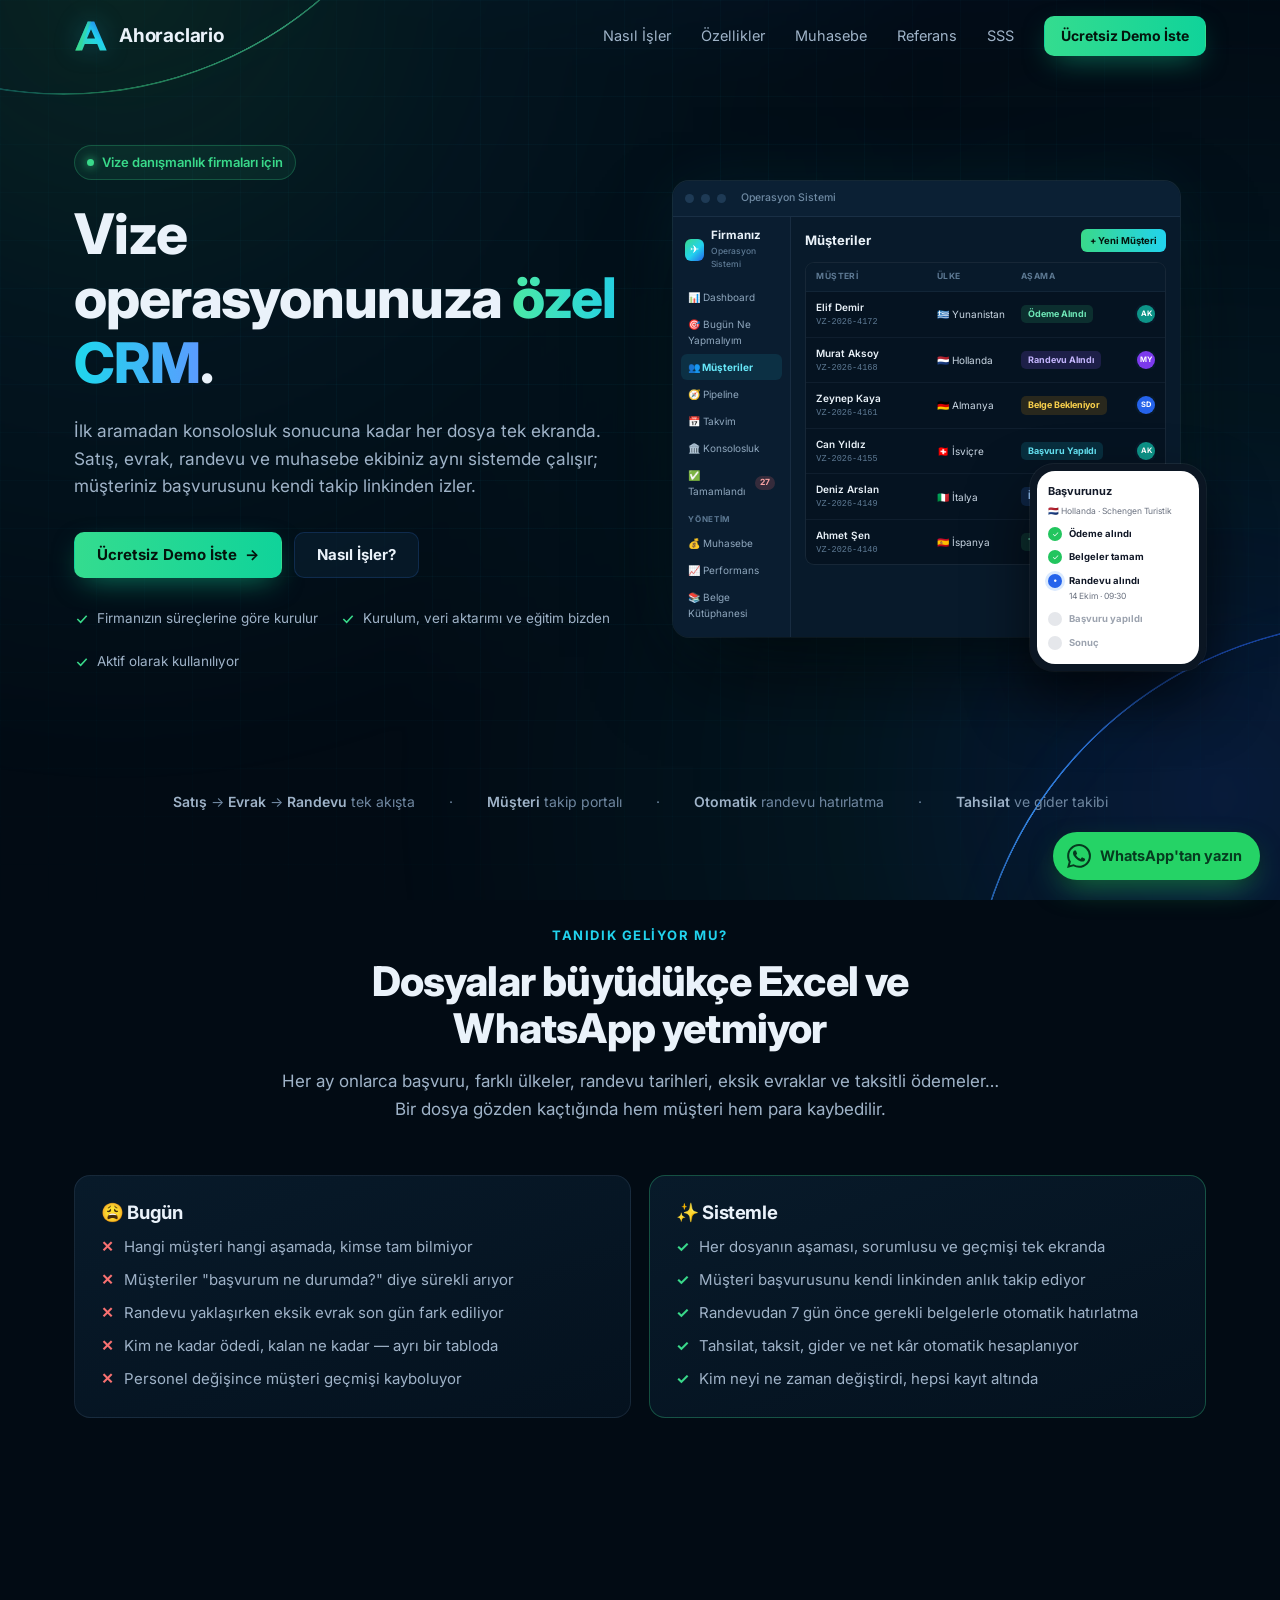
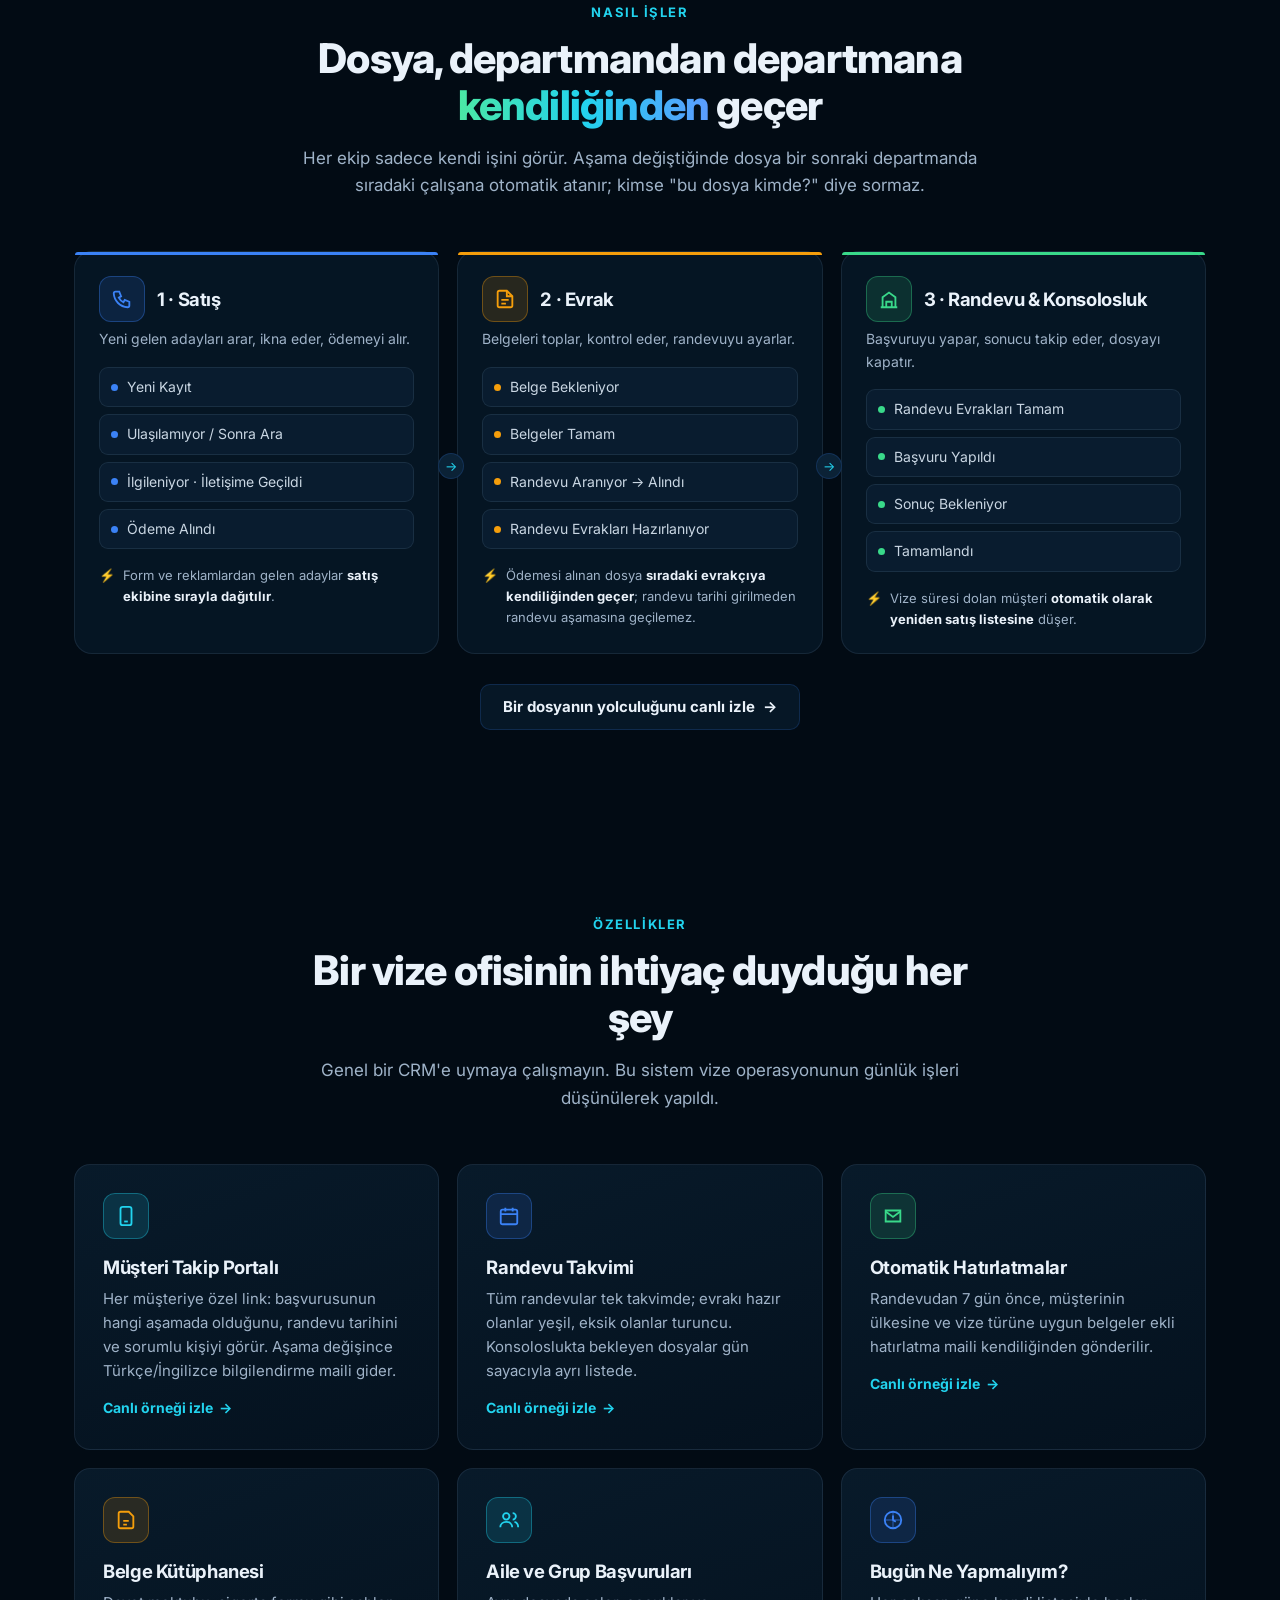
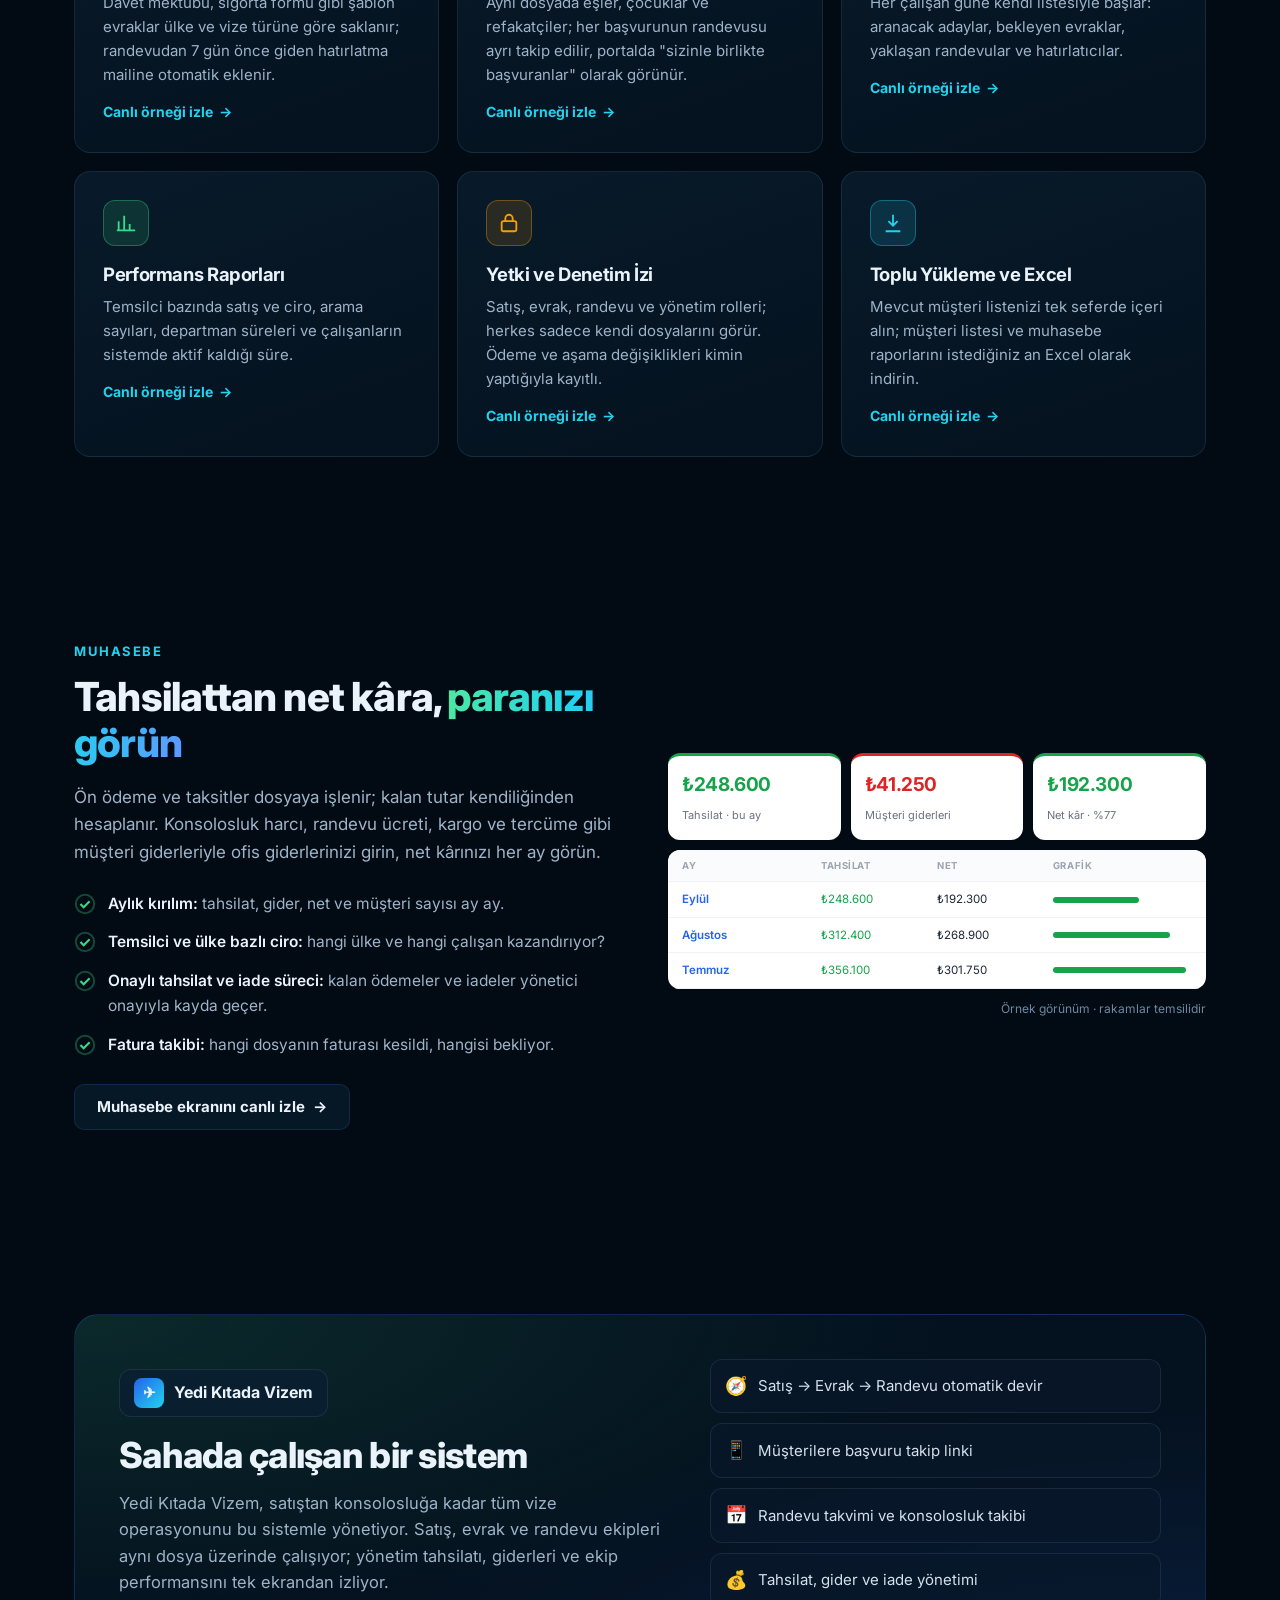
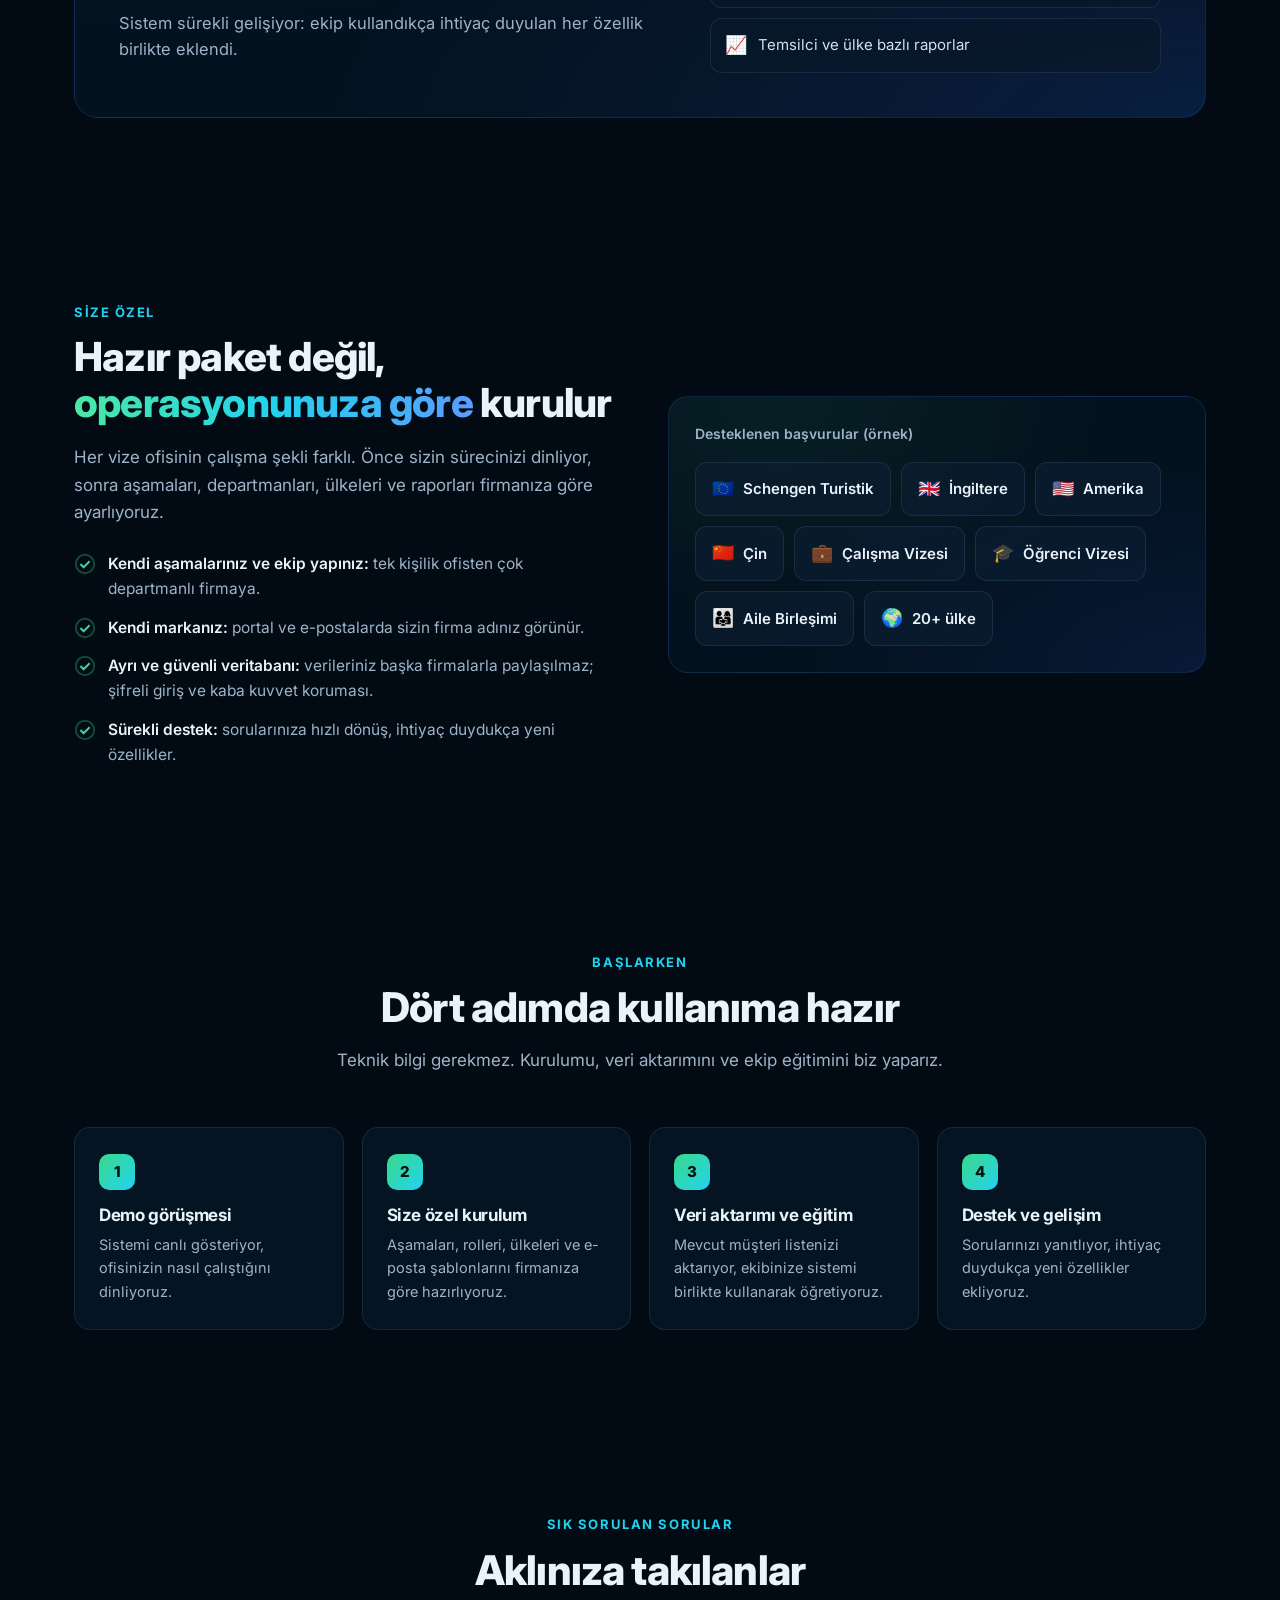
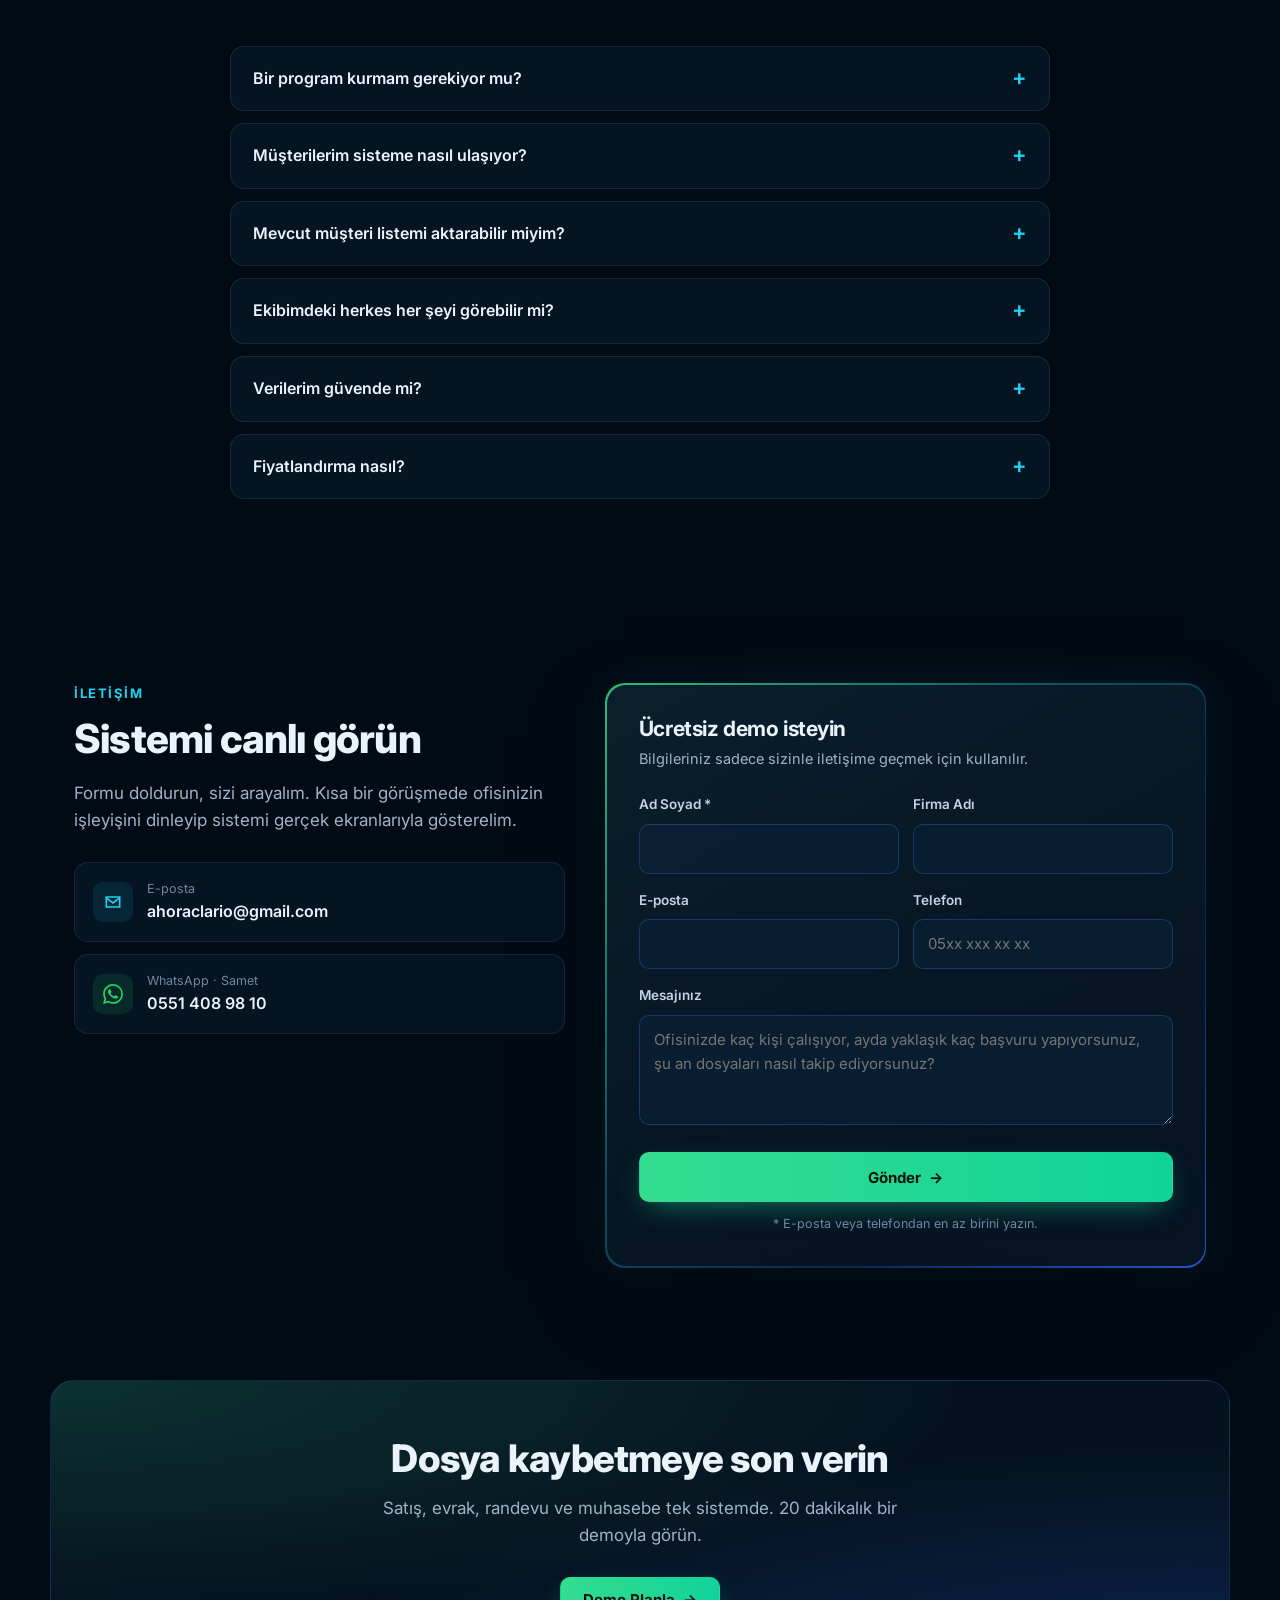
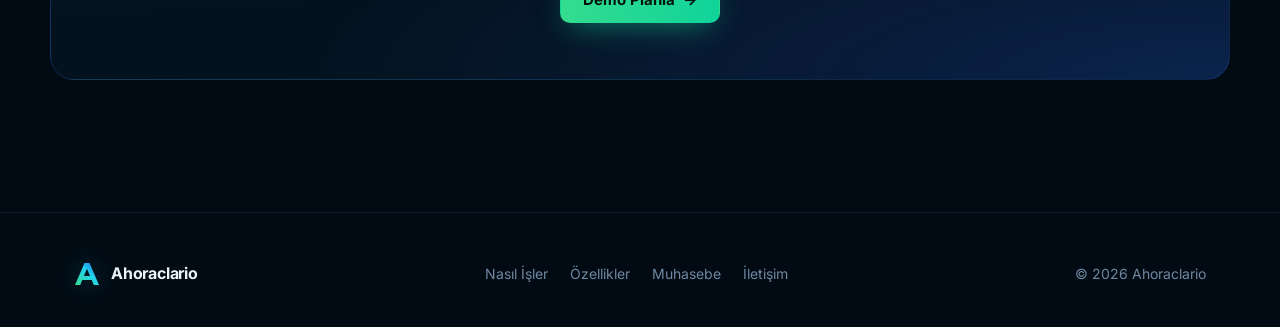
==== index.html @ b98c48a4 "Add files via upload" ====
<!DOCTYPE html>
<html lang="tr">
<head>
<meta charset="UTF-8">
<meta name="viewport" content="width=device-width, initial-scale=1">
<title>Vize Danışmanlık CRM'i — Operasyonunuza Özel | Ahoraclario</title>
<meta name="description" content="Vize danışmanlık firmalarına özel CRM: satış, evrak, randevu ve muhasebe tek sistemde. Müşteri takip portalı, randevu takvimi, otomatik hatırlatma mailleri, tahsilat ve gider takibi. Operasyonunuza göre kurulur.">
<meta name="keywords" content="vize danışmanlık CRM, vize ofisi programı, vize başvuru takip, vize müşteri takip programı, randevu takip, Schengen başvuru takip, Ahoraclario">
<link rel="canonical" href="https://ahoraclario.github.io/">
<meta name="theme-color" content="#020B14">
<meta property="og:type" content="website">
<meta property="og:title" content="Vize operasyonunuza özel CRM — Ahoraclario">
<meta property="og:description" content="İlk aramadan konsolosluk sonucuna kadar her dosya tek ekranda. Satış, evrak, randevu ve muhasebe aynı sistemde.">
<meta property="og:url" content="https://ahoraclario.github.io/">
<meta property="og:locale" content="tr_TR">
<meta property="og:site_name" content="Ahoraclario">
<meta property="og:image" content="https://ahoraclario.github.io/og-image.jpg">
<meta property="og:image:width" content="1200">
<meta property="og:image:height" content="630">
<meta property="og:image:alt" content="Ahoraclario: vize operasyonunuza özel CRM">
<meta name="twitter:card" content="summary_large_image">
<meta name="twitter:title" content="Vize operasyonunuza özel CRM — Ahoraclario">
<meta name="twitter:description" content="İlk aramadan konsolosluk sonucuna kadar her dosya tek ekranda. Satış, evrak, randevu ve muhasebe aynı sistemde.">
<meta name="twitter:image" content="https://ahoraclario.github.io/og-image.jpg">
<link rel="icon" href="data:image/svg+xml,%3Csvg xmlns='http://www.w3.org/2000/svg' viewBox='0 0 52 52'%3E%3Cdefs%3E%3ClinearGradient id='g' x1='0' y1='1' x2='1' y2='0'%3E%3Cstop offset='0' stop-color='%2339D98A'/%3E%3Cstop offset='.55' stop-color='%2322D3EE'/%3E%3Cstop offset='1' stop-color='%232563EB'/%3E%3C/linearGradient%3E%3C/defs%3E%3Cpath d='M21 4h10l19 44H39.5l-4-9.8H16.5l-4 9.8H2L21 4Zm5 11.5L19.8 30h12.4L26 15.5Z' fill='url(%23g)'/%3E%3C/svg%3E">
<link rel="preconnect" href="https://fonts.googleapis.com">
<link rel="preconnect" href="https://fonts.gstatic.com" crossorigin>
<link href="https://fonts.googleapis.com/css2?family=Inter:wght@400;500;600;700;800&display=swap" rel="stylesheet">
<script type="application/ld+json">
{"@context":"https://schema.org","@type":"Organization","name":"Ahoraclario","url":"https://ahoraclario.github.io/","email":"ahoraclario@gmail.com","telephone":"+90 551 408 98 10","description":"Vize danışmanlık firmalarına özel CRM ve operasyon sistemleri kurar.","areaServed":"TR"}
</script>
<link rel="stylesheet" href="site.css">
<style>
/* Hero ekranı: sitenin koyu temasına uyumlu görünüm */
.app.dark{background:#081A2B;color:#C9D6E3;box-shadow:0 40px 90px -20px rgba(0,0,0,.75),0 0 0 1px rgba(148,178,210,.14),0 0 70px rgba(34,211,238,.07)}
.app.dark .app-top{background:#0B2034;border-bottom-color:rgba(148,178,210,.1)}
.app.dark .app-top i{background:#1E3A55}
.app.dark .app-top b{color:#6F8AA3}
.app.dark .app-side{background:#0A1D30;border-right-color:rgba(148,178,210,.1)}
.app.dark .app-logo span{background:linear-gradient(135deg,#39D98A,#22D3EE 55%,#2563EB)}
.app.dark .app-logo b{color:#EAF2F9}
.app.dark .app-logo small,.app.dark .app-nav h5{color:#5E7A94}
.app.dark .app-nav div{color:#8FA7BD}
.app.dark .app-nav div.on{background:rgba(34,211,238,.1);color:#67E8F9}
.app.dark .app-nav em{background:rgba(248,113,113,.18);color:#FCA5A5}
.app.dark .app-h b{color:#EAF2F9}
.app.dark .app-h span{background:linear-gradient(90deg,#39D98A,#22D3EE);color:#04140C}
.app.dark .app-tbl{background:rgba(4,15,27,.55);border-color:rgba(148,178,210,.12)}
.app.dark .app-tr{grid-template-columns:minmax(0,1fr) 76px 100px 26px;gap:8px;border-bottom-color:rgba(148,178,210,.07)}
.app.dark .app-tr.hd{background:rgba(11,32,51,.6);color:#5E7A94}
.app.dark .app-tr .who{display:flex;flex-direction:column;min-width:0}
.app.dark .app-tr b{color:#EAF2F9}
.app.dark .app-tr .fn{color:#5E7A94;font-size:8.5px;margin-top:1px}
.app.dark .rep{justify-content:flex-end}
.app.dark .rep i{width:18px;height:18px;font-size:7.5px;box-shadow:0 0 0 2px #081A2B}
.app.dark .st.g{background:rgba(57,217,138,.14);color:#6EE7B7}
.app.dark .st.b{background:rgba(59,130,246,.17);color:#93C5FD}
.app.dark .st.a{background:rgba(245,158,11,.15);color:#FCD34D}
.app.dark .st.p{background:rgba(139,92,246,.18);color:#C4B5FD}
.app.dark .st.c{background:rgba(34,211,238,.14);color:#67E8F9}
@media (max-width:760px){ .app.dark .app-tr{grid-template-columns:minmax(0,1fr) 100px 22px} .app.dark .app-tr > :nth-child(2){display:none} .app.dark .app-body{grid-template-columns:1fr} .app.dark .app-side{display:none} }
</style>
<script type="application/ld+json">
{"@context": "https://schema.org", "@type": "FAQPage", "mainEntity": [{"@type": "Question", "name": "Bir program kurmam gerekiyor mu?", "acceptedAnswer": {"@type": "Answer", "text": "Hayır. Sistem tarayıcıda çalışır; ofisten, evden ve telefondan internet olan her yerden giriş yapılabilir."}}, {"@type": "Question", "name": "Müşterilerim sisteme nasıl ulaşıyor?", "acceptedAnswer": {"@type": "Answer", "text": "Müşterileriniz CRM'e giriş yapmaz. Her müşteriye özel, süreli bir takip linki gönderilir; bu linkten sadece kendi başvurusunun durumunu, randevu bilgisini ve sorumlu kişiyi görür."}}, {"@type": "Question", "name": "Mevcut müşteri listemi aktarabilir miyim?", "acceptedAnswer": {"@type": "Answer", "text": "Evet. Excel listelerinizi toplu yükleme ile aktarırız; müşteriler aşamalarıyla birlikte sisteme yerleşir."}}, {"@type": "Question", "name": "Ekibimdeki herkes her şeyi görebilir mi?", "acceptedAnswer": {"@type": "Answer", "text": "Hayır, rollere göre ayarlanır. Satış temsilcisi kendi adaylarını, evrak ve randevu ekibi kendi aşamalarındaki dosyaları görür; muhasebe ve raporlar yöneticiye açıktır."}}, {"@type": "Question", "name": "Verilerim güvende mi?", "acceptedAnswer": {"@type": "Answer", "text": "Her firmanın verisi ayrı bir veritabanında tutulur. Şifreler özel olarak şifrelenerek saklanır, hatalı girişlerde hesap geçici olarak kilitlenir ve önemli değişiklikler kimin yaptığıyla birlikte kayıt altına alınır."}}, {"@type": "Question", "name": "Fiyatlandırma nasıl?", "acceptedAnswer": {"@type": "Answer", "text": "Her kurulum firmanın ekip büyüklüğüne ve ihtiyaçlarına göre hazırlandığı için fiyatı demo görüşmesinden sonra size özel olarak sunuyoruz."}}]}
</script>
</head>
<body>

<div class="bg" aria-hidden="true">
  <div class="bg-glow"></div><div class="bg-grid"></div>
  <div class="arc arc-tl"><i></i></div><div class="arc arc-br"><i></i></div>
</div>

<header class="nav" id="nav">
  <div class="wrap">
    <a href="#" class="brand" aria-label="Ahoraclario ana sayfa">
      <svg viewBox="0 0 52 52" aria-hidden="true"><defs><linearGradient id="bA" x1="0" y1="1" x2="1" y2="0"><stop offset="0" stop-color="#39D98A"/><stop offset=".55" stop-color="#22D3EE"/><stop offset="1" stop-color="#2563EB"/></linearGradient></defs><path d="M21 4h10l19 44H39.5l-4-9.8H16.5l-4 9.8H2L21 4Zm5 11.5L19.8 30h12.4L26 15.5Z" fill="url(#bA)"/><path d="M2 48 21 4h5L8.5 48Z" fill="#39D98A" opacity=".55"/></svg>
      Ahoraclario
    </a>
    <nav class="nav-links" id="navLinks" aria-label="Ana menü">
      <a href="#akis">Nasıl İşler</a>
      <a href="#ozellikler">Özellikler</a>
      <a href="#muhasebe">Muhasebe</a>
      <a href="#referans">Referans</a>
      <a href="#sss">SSS</a>
      <a href="#iletisim" class="btn btn-primary btn-sm">Ücretsiz Demo İste</a>
    </nav>
    <button class="menu-btn" id="menuBtn" aria-label="Menüyü aç" aria-expanded="false" aria-controls="navLinks">
      <svg width="20" height="20" viewBox="0 0 24 24" fill="none" stroke="currentColor" stroke-width="2"><path d="M4 7h16M4 12h16M4 17h16"/></svg>
    </button>
  </div>
</header>

<main>
<section class="hero" aria-labelledby="h-hero">
  <div class="wrap">
    <div>
      <span class="eyebrow"><span class="dot"></span>Vize danışmanlık firmaları için</span>
      <h1 id="h-hero">Vize operasyonunuza <span class="grad">özel CRM</span>.</h1>
      <p class="lead">İlk aramadan konsolosluk sonucuna kadar her dosya tek ekranda. Satış, evrak, randevu ve muhasebe ekibiniz aynı sistemde çalışır; müşteriniz başvurusunu kendi takip linkinden izler.</p>
      <div class="hero-ctas">
        <a href="#iletisim" class="btn btn-primary">Ücretsiz Demo İste <span aria-hidden="true">→</span></a>
        <a href="#akis" class="btn btn-ghost">Nasıl İşler?</a>
      </div>
      <div class="hero-points">
        <span><svg viewBox="0 0 24 24" fill="none" stroke="currentColor" stroke-width="2.4"><path d="m5 12 5 5 9-10"/></svg>Firmanızın süreçlerine göre kurulur</span>
        <span><svg viewBox="0 0 24 24" fill="none" stroke="currentColor" stroke-width="2.4"><path d="m5 12 5 5 9-10"/></svg>Kurulum, veri aktarımı ve eğitim bizden</span>
        <span><svg viewBox="0 0 24 24" fill="none" stroke="currentColor" stroke-width="2.4"><path d="m5 12 5 5 9-10"/></svg>Aktif olarak kullanılıyor</span>
      </div>
    </div>

    <div class="hero-visual">
      <div class="app dark" role="img" aria-label="CRM müşteri listesi ekranı örneği">
        <div class="app-top"><i></i><i></i><i></i><b>Operasyon Sistemi</b></div>
        <div class="app-body">
          <div class="app-side">
            <div class="app-logo"><span>✈</span><div><b>Firmanız</b><small>Operasyon Sistemi</small></div></div>
            <div class="app-nav">
              <div>📊 Dashboard</div><div>🎯 Bugün Ne Yapmalıyım</div><div class="on">👥 Müşteriler</div><div>🧭 Pipeline</div><div>📅 Takvim</div><div>🏛️ Konsolosluk</div><div>✅ Tamamlandı<em>27</em></div>
              <h5>YÖNETİM</h5><div>💰 Muhasebe</div><div>📈 Performans</div><div>📚 Belge Kütüphanesi</div>
            </div>
          </div>
          <div class="app-main">
            <div class="app-h"><b>Müşteriler</b><span>+ Yeni Müşteri</span></div>
            <div class="app-tbl">
              <div class="app-tr hd"><span>MÜŞTERİ</span><span>ÜLKE</span><span>AŞAMA</span><span></span></div>
              <div class="app-tr"><span class="who"><b>Elif Demir</b><span class="fn">VZ-2026-4172</span></span><span>🇬🇷 Yunanistan</span><span><span class="st g">Ödeme Alındı</span></span><span class="rep"><i style="background:#0D9488" title="Ayşe">AK</i></span></div>
              <div class="app-tr"><span class="who"><b>Murat Aksoy</b><span class="fn">VZ-2026-4168</span></span><span>🇳🇱 Hollanda</span><span><span class="st p">Randevu Alındı</span></span><span class="rep"><i style="background:#7C3AED" title="Mert">MY</i></span></div>
              <div class="app-tr"><span class="who"><b>Zeynep Kaya</b><span class="fn">VZ-2026-4161</span></span><span>🇩🇪 Almanya</span><span><span class="st a">Belge Bekleniyor</span></span><span class="rep"><i style="background:#2563EB" title="Selin">SD</i></span></div>
              <div class="app-tr"><span class="who"><b>Can Yıldız</b><span class="fn">VZ-2026-4155</span></span><span>🇨🇭 İsviçre</span><span><span class="st c">Başvuru Yapıldı</span></span><span class="rep"><i style="background:#0D9488" title="Ayşe">AK</i></span></div>
              <div class="app-tr"><span class="who"><b>Deniz Arslan</b><span class="fn">VZ-2026-4149</span></span><span>🇮🇹 İtalya</span><span><span class="st b">İlgileniyor</span></span><span class="rep"><i style="background:#EA580C" title="Burak">BT</i></span></div>
              <div class="app-tr"><span class="who"><b>Ahmet Şen</b><span class="fn">VZ-2026-4140</span></span><span>🇪🇸 İspanya</span><span><span class="st g">Tamamlandı</span></span><span class="rep"><i style="background:#7C3AED" title="Mert">MY</i></span></div>
            </div>
          </div>
        </div>
      </div>
      <a href="musteri-portali.html" class="phone" aria-label="Müşteri takip portalını incele">
        <div class="phone-in">
          <h6>Başvurunuz</h6><small>🇳🇱 Hollanda · Schengen Turistik</small>
          <div class="pstep done"><i>✓</i><div><b>Ödeme alındı</b></div></div>
          <div class="pstep done"><i>✓</i><div><b>Belgeler tamam</b></div></div>
          <div class="pstep now"><i>•</i><div><b>Randevu alındı</b><span>14 Ekim · 09:30</span></div></div>
          <div class="pstep todo"><i></i><div><b>Başvuru yapıldı</b></div></div>
          <div class="pstep todo"><i></i><div><b>Sonuç</b></div></div>
        </div>
      </a>
    </div>
  </div>
</section>

<div class="trust" aria-label="Öne çıkanlar">
  <div class="wrap">
    <span><b>Satış</b> → <b>Evrak</b> → <b>Randevu</b> tek akışta</span><span class="sep">·</span><span><b>Müşteri</b> takip portalı</span><span class="sep">·</span><span><b>Otomatik</b> randevu hatırlatma</span><span class="sep">·</span><span><b>Tahsilat</b> ve gider takibi</span>
  </div>
</div>

<section aria-labelledby="h-pain">
  <div class="wrap">
    <div class="sec-head reveal">
      <div class="kicker">Tanıdık geliyor mu?</div>
      <h2 id="h-pain">Dosyalar büyüdükçe Excel ve WhatsApp yetmiyor</h2>
      <p>Her ay onlarca başvuru, farklı ülkeler, randevu tarihleri, eksik evraklar ve taksitli ödemeler… Bir dosya gözden kaçtığında hem müşteri hem para kaybedilir.</p>
    </div>
    <div class="pain">
      <div class="card bad reveal"><h3>😩 Bugün</h3>
        <ul>
          <li>Hangi müşteri hangi aşamada, kimse tam bilmiyor</li>
          <li>Müşteriler "başvurum ne durumda?" diye sürekli arıyor</li>
          <li>Randevu yaklaşırken eksik evrak son gün fark ediliyor</li>
          <li>Kim ne kadar ödedi, kalan ne kadar — ayrı bir tabloda</li>
          <li>Personel değişince müşteri geçmişi kayboluyor</li>
        </ul></div>
      <div class="card good reveal"><h3>✨ Sistemle</h3>
        <ul>
          <li>Her dosyanın aşaması, sorumlusu ve geçmişi tek ekranda</li>
          <li>Müşteri başvurusunu kendi linkinden anlık takip ediyor</li>
          <li>Randevudan 7 gün önce gerekli belgelerle otomatik hatırlatma</li>
          <li>Tahsilat, taksit, gider ve net kâr otomatik hesaplanıyor</li>
          <li>Kim neyi ne zaman değiştirdi, hepsi kayıt altında</li>
        </ul></div>
    </div>
  </div>
</section>

<section id="akis" aria-labelledby="h-flow">
  <div class="wrap">
    <div class="sec-head reveal">
      <div class="kicker">Nasıl İşler</div>
      <h2 id="h-flow">Dosya, departmandan departmana <span class="grad">kendiliğinden</span> geçer</h2>
      <p>Her ekip sadece kendi işini görür. Aşama değiştiğinde dosya bir sonraki departmanda sıradaki çalışana otomatik atanır; kimse "bu dosya kimde?" diye sormaz.</p>
    </div>
    <div class="flow">
      <div class="flow-arrow a1" aria-hidden="true">→</div><div class="flow-arrow a2" aria-hidden="true">→</div>
      <div class="lane reveal" style="--lc:#3B82F6">
        <div class="lane-h"><div class="ficon"><svg viewBox="0 0 24 24" fill="none" stroke="currentColor" stroke-width="2"><path d="M5 4h4l2 5-2.5 1.5a11 11 0 0 0 5 5L15 13l5 2v4a2 2 0 0 1-2 2A16 16 0 0 1 3 6a2 2 0 0 1 2-2"/></svg></div><h3>1 · Satış</h3></div>
        <p class="who">Yeni gelen adayları arar, ikna eder, ödemeyi alır.</p>
        <div class="stages"><span>Yeni Kayıt</span><span>Ulaşılamıyor / Sonra Ara</span><span>İlgileniyor · İletişime Geçildi</span><span>Ödeme Alındı</span></div>
        <p class="handoff">⚡ <span>Form ve reklamlardan gelen adaylar <b>satış ekibine sırayla dağıtılır</b>.</span></p>
      </div>
      <div class="lane reveal" style="--lc:#F59E0B">
        <div class="lane-h"><div class="ficon"><svg viewBox="0 0 24 24" fill="none" stroke="currentColor" stroke-width="2"><path d="M14 3H6a2 2 0 0 0-2 2v14a2 2 0 0 0 2 2h12a2 2 0 0 0 2-2V9z"/><path d="M14 3v6h6M8 13h8M8 17h5"/></svg></div><h3>2 · Evrak</h3></div>
        <p class="who">Belgeleri toplar, kontrol eder, randevuyu ayarlar.</p>
        <div class="stages"><span>Belge Bekleniyor</span><span>Belgeler Tamam</span><span>Randevu Aranıyor → Alındı</span><span>Randevu Evrakları Hazırlanıyor</span></div>
        <p class="handoff">⚡ <span>Ödemesi alınan dosya <b>sıradaki evrakçıya kendiliğinden geçer</b>; randevu tarihi girilmeden randevu aşamasına geçilemez.</span></p>
      </div>
      <div class="lane reveal" style="--lc:#39D98A">
        <div class="lane-h"><div class="ficon"><svg viewBox="0 0 24 24" fill="none" stroke="currentColor" stroke-width="2"><path d="M3 21h18M5 21V10l7-5 7 5v11M9 21v-6h6v6"/></svg></div><h3>3 · Randevu & Konsolosluk</h3></div>
        <p class="who">Başvuruyu yapar, sonucu takip eder, dosyayı kapatır.</p>
        <div class="stages"><span>Randevu Evrakları Tamam</span><span>Başvuru Yapıldı</span><span>Sonuç Bekleniyor</span><span>Tamamlandı</span></div>
        <p class="handoff">⚡ <span>Vize süresi dolan müşteri <b>otomatik olarak yeniden satış listesine</b> düşer.</span></p>
      </div>
    </div>
    <div style="text-align:center;margin-top:30px" class="reveal"><a href="is-akisi.html" class="btn btn-ghost">Bir dosyanın yolculuğunu canlı izle <span aria-hidden="true">→</span></a></div>
  </div>
</section>

<section id="ozellikler" aria-labelledby="h-feat">
  <div class="wrap">
    <div class="sec-head reveal">
      <div class="kicker">Özellikler</div>
      <h2 id="h-feat">Bir vize ofisinin ihtiyaç duyduğu her şey</h2>
      <p>Genel bir CRM'e uymaya çalışmayın. Bu sistem vize operasyonunun günlük işleri düşünülerek yapıldı.</p>
    </div>
    <div class="grid3">
      <a href="musteri-portali.html" class="card reveal" style="--c:#22D3EE"><div class="ficon"><svg viewBox="0 0 24 24" fill="none" stroke="currentColor" stroke-width="2"><rect x="6" y="2" width="12" height="20" rx="2.5"/><path d="M10 18h4"/></svg></div>
        <h3>Müşteri Takip Portalı</h3><p>Her müşteriye özel link: başvurusunun hangi aşamada olduğunu, randevu tarihini ve sorumlu kişiyi görür. Aşama değişince Türkçe/İngilizce bilgilendirme maili gider.</p><span class="card-more">Canlı örneği izle <span aria-hidden="true">→</span></span></a>
      <a class="card reveal" href="randevu-takvimi.html" style="--c:#3B82F6"><div class="ficon"><svg viewBox="0 0 24 24" fill="none" stroke="currentColor" stroke-width="2"><rect x="3" y="5" width="18" height="16" rx="2"/><path d="M3 10h18M8 3v4M16 3v4"/></svg></div>
        <h3>Randevu Takvimi</h3><p>Tüm randevular tek takvimde; evrakı hazır olanlar yeşil, eksik olanlar turuncu. Konsoloslukta bekleyen dosyalar gün sayacıyla ayrı listede.</p><span class="card-more">Canlı örneği izle <span aria-hidden="true">→</span></span></a>
      <a class="card reveal" href="otomatik-hatirlatmalar.html" style="--c:#39D98A"><div class="ficon"><svg viewBox="0 0 24 24" fill="none" stroke="currentColor" stroke-width="2"><path d="M4 6h16v12H4z"/><path d="m4 7 8 6 8-6"/></svg></div>
        <h3>Otomatik Hatırlatmalar</h3><p>Randevudan 7 gün önce, müşterinin ülkesine ve vize türüne uygun belgeler ekli hatırlatma maili kendiliğinden gönderilir.</p><span class="card-more">Canlı örneği izle <span aria-hidden="true">→</span></span></a>
      <a class="card reveal" href="belge-kutuphanesi.html" style="--c:#F59E0B"><div class="ficon"><svg viewBox="0 0 24 24" fill="none" stroke="currentColor" stroke-width="2"><path d="M4 19V5a2 2 0 0 1 2-2h9l5 5v11a2 2 0 0 1-2 2H6a2 2 0 0 1-2-2"/><path d="M9 13h6M9 17h4"/></svg></div>
        <h3>Belge Kütüphanesi</h3><p>Davet mektubu, sigorta formu gibi şablon evraklar ülke ve vize türüne göre saklanır; randevudan 7 gün önce giden hatırlatma mailine otomatik eklenir.</p><span class="card-more">Canlı örneği izle <span aria-hidden="true">→</span></span></a>
      <a class="card reveal" href="aile-grup-basvurulari.html" style="--c:#22D3EE"><div class="ficon"><svg viewBox="0 0 24 24" fill="none" stroke="currentColor" stroke-width="2"><circle cx="9" cy="8" r="3.5"/><path d="M2.5 20c0-3.6 2.9-6 6.5-6s6.5 2.4 6.5 6M16 4.5a3.5 3.5 0 0 1 0 7M18 14c2.4.6 4 2.6 4 6"/></svg></div>
        <h3>Aile ve Grup Başvuruları</h3><p>Aynı dosyada eşler, çocuklar ve refakatçiler; her başvurunun randevusu ayrı takip edilir, portalda "sizinle birlikte başvuranlar" olarak görünür.</p><span class="card-more">Canlı örneği izle <span aria-hidden="true">→</span></span></a>
      <a class="card reveal" href="bugun-ne-yapmaliyim.html" style="--c:#3B82F6"><div class="ficon"><svg viewBox="0 0 24 24" fill="none" stroke="currentColor" stroke-width="2"><path d="M12 3v18M3 12h18" opacity=".35"/><circle cx="12" cy="12" r="9"/><path d="M12 7v5l3 2"/></svg></div>
        <h3>Bugün Ne Yapmalıyım?</h3><p>Her çalışan güne kendi listesiyle başlar: aranacak adaylar, bekleyen evraklar, yaklaşan randevular ve hatırlatıcılar.</p><span class="card-more">Canlı örneği izle <span aria-hidden="true">→</span></span></a>
      <a class="card reveal" href="performans-raporlari.html" style="--c:#39D98A"><div class="ficon"><svg viewBox="0 0 24 24" fill="none" stroke="currentColor" stroke-width="2"><path d="M4 20V10M10 20V4M16 20v-7M22 20H2"/></svg></div>
        <h3>Performans Raporları</h3><p>Temsilci bazında satış ve ciro, arama sayıları, departman süreleri ve çalışanların sistemde aktif kaldığı süre.</p><span class="card-more">Canlı örneği izle <span aria-hidden="true">→</span></span></a>
      <a class="card reveal" href="yetki-denetim.html" style="--c:#F59E0B"><div class="ficon"><svg viewBox="0 0 24 24" fill="none" stroke="currentColor" stroke-width="2"><rect x="4" y="10" width="16" height="11" rx="2"/><path d="M8 10V7a4 4 0 0 1 8 0v3"/></svg></div>
        <h3>Yetki ve Denetim İzi</h3><p>Satış, evrak, randevu ve yönetim rolleri; herkes sadece kendi dosyalarını görür. Ödeme ve aşama değişiklikleri kimin yaptığıyla kayıtlı.</p><span class="card-more">Canlı örneği izle <span aria-hidden="true">→</span></span></a>
      <a class="card reveal" href="toplu-yukleme-excel.html" style="--c:#22D3EE"><div class="ficon"><svg viewBox="0 0 24 24" fill="none" stroke="currentColor" stroke-width="2"><path d="M12 3v12M7 10l5 5 5-5M4 21h16"/></svg></div>
        <h3>Toplu Yükleme ve Excel</h3><p>Mevcut müşteri listenizi tek seferde içeri alın; müşteri listesi ve muhasebe raporlarını istediğiniz an Excel olarak indirin.</p><span class="card-more">Canlı örneği izle <span aria-hidden="true">→</span></span></a>
    </div>
  </div>
</section>

<section id="muhasebe" aria-labelledby="h-money">
  <div class="wrap split">
    <div class="reveal">
      <div class="sec-head" style="text-align:left;margin:0"><div class="kicker">Muhasebe</div></div>
      <h2 id="h-money">Tahsilattan net kâra, <span class="grad">paranızı görün</span></h2>
      <p class="lead">Ön ödeme ve taksitler dosyaya işlenir; kalan tutar kendiliğinden hesaplanır. Konsolosluk harcı, randevu ücreti, kargo ve tercüme gibi müşteri giderleriyle ofis giderlerinizi girin, net kârınızı her ay görün.</p>
      <ul class="checks">
        <li><svg viewBox="0 0 24 24" fill="none" stroke="currentColor" stroke-width="2.2"><circle cx="12" cy="12" r="10" opacity=".3"/><path d="m7 12 3.5 3.5L17 9"/></svg><span><b>Aylık kırılım:</b> tahsilat, gider, net ve müşteri sayısı ay ay.</span></li>
        <li><svg viewBox="0 0 24 24" fill="none" stroke="currentColor" stroke-width="2.2"><circle cx="12" cy="12" r="10" opacity=".3"/><path d="m7 12 3.5 3.5L17 9"/></svg><span><b>Temsilci ve ülke bazlı ciro:</b> hangi ülke ve hangi çalışan kazandırıyor?</span></li>
        <li><svg viewBox="0 0 24 24" fill="none" stroke="currentColor" stroke-width="2.2"><circle cx="12" cy="12" r="10" opacity=".3"/><path d="m7 12 3.5 3.5L17 9"/></svg><span><b>Onaylı tahsilat ve iade süreci:</b> kalan ödemeler ve iadeler yönetici onayıyla kayda geçer.</span></li>
        <li><svg viewBox="0 0 24 24" fill="none" stroke="currentColor" stroke-width="2.2"><circle cx="12" cy="12" r="10" opacity=".3"/><path d="m7 12 3.5 3.5L17 9"/></svg><span><b>Fatura takibi:</b> hangi dosyanın faturası kesildi, hangisi bekliyor.</span></li>
      </ul>
      <a href="muhasebe.html" class="btn btn-ghost" style="margin-top:26px">Muhasebe ekranını canlı izle <span aria-hidden="true">→</span></a>
    </div>
    <div class="reveal">
      <div class="money">
        <div class="mcard" style="--mc:#16A34A"><b>₺248.600</b><small>Tahsilat · bu ay</small></div>
        <div class="mcard" style="--mc:#DC2626"><b>₺41.250</b><small>Müşteri giderleri</small></div>
        <div class="mcard" style="--mc:#16A34A"><b>₺192.300</b><small>Net kâr · %77</small></div>
      </div>
      <div class="mtable">
        <div><span>AY</span><span>TAHSİLAT</span><span>NET</span><span>GRAFİK</span></div>
        <div><span style="color:#2563EB;font-weight:600">Eylül</span><span style="color:#16A34A">₺248.600</span><span>₺192.300</span><span><span class="bar" style="width:62%;display:block"></span></span></div>
        <div><span style="color:#2563EB;font-weight:600">Ağustos</span><span style="color:#16A34A">₺312.400</span><span>₺268.900</span><span><span class="bar" style="width:84%;display:block"></span></span></div>
        <div><span style="color:#2563EB;font-weight:600">Temmuz</span><span style="color:#16A34A">₺356.100</span><span>₺301.750</span><span><span class="bar" style="width:96%;display:block"></span></span></div>
      </div>
      <p class="demo-note">Örnek görünüm · rakamlar temsilidir</p>
    </div>
  </div>
</section>

<section id="referans" aria-labelledby="h-ref">
  <div class="wrap">
    <div class="ref reveal">
      <div>
        <div class="ref-badge"><span>✈</span>Yedi Kıtada Vizem</div>
        <h2 id="h-ref">Sahada çalışan bir sistem</h2>
        <p>Yedi Kıtada Vizem, satıştan konsolosluğa kadar tüm vize operasyonunu bu sistemle yönetiyor. Satış, evrak ve randevu ekipleri aynı dosya üzerinde çalışıyor; yönetim tahsilatı, giderleri ve ekip performansını tek ekrandan izliyor.</p>
        <p>Sistem sürekli gelişiyor: ekip kullandıkça ihtiyaç duyulan her özellik birlikte eklendi.</p>
      </div>
      <ul class="ref-list">
        <li><i>🧭</i>Satış → Evrak → Randevu otomatik devir</li>
        <li><i>📱</i>Müşterilere başvuru takip linki</li>
        <li><i>📅</i>Randevu takvimi ve konsolosluk takibi</li>
        <li><i>💰</i>Tahsilat, gider ve iade yönetimi</li>
        <li><i>📈</i>Temsilci ve ülke bazlı raporlar</li>
      </ul>
    </div>
  </div>
</section>

<section id="ozel" aria-labelledby="h-custom">
  <div class="wrap split">
    <div class="reveal">
      <div class="sec-head" style="text-align:left;margin:0"><div class="kicker">Size Özel</div></div>
      <h2 id="h-custom">Hazır paket değil, <span class="grad">operasyonunuza göre</span> kurulur</h2>
      <p class="lead">Her vize ofisinin çalışma şekli farklı. Önce sizin sürecinizi dinliyor, sonra aşamaları, departmanları, ülkeleri ve raporları firmanıza göre ayarlıyoruz.</p>
      <ul class="checks">
        <li><svg viewBox="0 0 24 24" fill="none" stroke="currentColor" stroke-width="2.2"><circle cx="12" cy="12" r="10" opacity=".3"/><path d="m7 12 3.5 3.5L17 9"/></svg><span><b>Kendi aşamalarınız ve ekip yapınız:</b> tek kişilik ofisten çok departmanlı firmaya.</span></li>
        <li><svg viewBox="0 0 24 24" fill="none" stroke="currentColor" stroke-width="2.2"><circle cx="12" cy="12" r="10" opacity=".3"/><path d="m7 12 3.5 3.5L17 9"/></svg><span><b>Kendi markanız:</b> portal ve e-postalarda sizin firma adınız görünür.</span></li>
        <li><svg viewBox="0 0 24 24" fill="none" stroke="currentColor" stroke-width="2.2"><circle cx="12" cy="12" r="10" opacity=".3"/><path d="m7 12 3.5 3.5L17 9"/></svg><span><b>Ayrı ve güvenli veritabanı:</b> verileriniz başka firmalarla paylaşılmaz; şifreli giriş ve kaba kuvvet koruması.</span></li>
        <li><svg viewBox="0 0 24 24" fill="none" stroke="currentColor" stroke-width="2.2"><circle cx="12" cy="12" r="10" opacity=".3"/><path d="m7 12 3.5 3.5L17 9"/></svg><span><b>Sürekli destek:</b> sorularınıza hızlı dönüş, ihtiyaç duydukça yeni özellikler.</span></li>
      </ul>
    </div>
    <div class="sectors reveal">
      <h4>Desteklenen başvurular (örnek)</h4>
      <div class="chips">
        <span class="chip"><i>🇪🇺</i>Schengen Turistik</span>
        <span class="chip"><i>🇬🇧</i>İngiltere</span>
        <span class="chip"><i>🇺🇸</i>Amerika</span>
        <span class="chip"><i>🇨🇳</i>Çin</span>
        <span class="chip"><i>💼</i>Çalışma Vizesi</span>
        <span class="chip"><i>🎓</i>Öğrenci Vizesi</span>
        <span class="chip"><i>👨‍👩‍👧</i>Aile Birleşimi</span>
        <span class="chip"><i>🌍</i>20+ ülke</span>
      </div>
    </div>
  </div>
</section>

<section id="surec" aria-labelledby="h-steps">
  <div class="wrap">
    <div class="sec-head reveal">
      <div class="kicker">Başlarken</div>
      <h2 id="h-steps">Dört adımda kullanıma hazır</h2>
      <p>Teknik bilgi gerekmez. Kurulumu, veri aktarımını ve ekip eğitimini biz yaparız.</p>
    </div>
    <div class="steps">
      <div class="step reveal"><div class="n">1</div><h3>Demo görüşmesi</h3><p>Sistemi canlı gösteriyor, ofisinizin nasıl çalıştığını dinliyoruz.</p></div>
      <div class="step reveal"><div class="n">2</div><h3>Size özel kurulum</h3><p>Aşamaları, rolleri, ülkeleri ve e-posta şablonlarını firmanıza göre hazırlıyoruz.</p></div>
      <div class="step reveal"><div class="n">3</div><h3>Veri aktarımı ve eğitim</h3><p>Mevcut müşteri listenizi aktarıyor, ekibinize sistemi birlikte kullanarak öğretiyoruz.</p></div>
      <div class="step reveal"><div class="n">4</div><h3>Destek ve gelişim</h3><p>Sorularınızı yanıtlıyor, ihtiyaç duydukça yeni özellikler ekliyoruz.</p></div>
    </div>
  </div>
</section>

<section id="sss" aria-labelledby="h-faq">
  <div class="wrap">
    <div class="sec-head reveal">
      <div class="kicker">Sık Sorulan Sorular</div>
      <h2 id="h-faq">Aklınıza takılanlar</h2>
    </div>
    <div class="faq reveal">
      <details><summary>Bir program kurmam gerekiyor mu?</summary><p>Hayır. Sistem tarayıcıda çalışır; ofisten, evden ve telefondan internet olan her yerden giriş yapılabilir.</p></details>
      <details><summary>Müşterilerim sisteme nasıl ulaşıyor?</summary><p>Müşterileriniz CRM'e giriş yapmaz. Her müşteriye özel, süreli bir takip linki gönderilir; bu linkten sadece kendi başvurusunun durumunu, randevu bilgisini ve sorumlu kişiyi görür.</p></details>
      <details><summary>Mevcut müşteri listemi aktarabilir miyim?</summary><p>Evet. Excel listelerinizi toplu yükleme ile aktarırız; müşteriler aşamalarıyla birlikte sisteme yerleşir.</p></details>
      <details><summary>Ekibimdeki herkes her şeyi görebilir mi?</summary><p>Hayır, rollere göre ayarlanır. Satış temsilcisi kendi adaylarını, evrak ve randevu ekibi kendi aşamalarındaki dosyaları görür; muhasebe ve raporlar yöneticiye açıktır.</p></details>
      <details><summary>Verilerim güvende mi?</summary><p>Her firmanın verisi ayrı bir veritabanında tutulur. Şifreler özel olarak şifrelenerek saklanır, hatalı girişlerde hesap geçici olarak kilitlenir ve önemli değişiklikler kimin yaptığıyla birlikte kayıt altına alınır.</p></details>
      <details><summary>Fiyatlandırma nasıl?</summary><p>Her kurulum firmanın ekip büyüklüğüne ve ihtiyaçlarına göre hazırlandığı için fiyatı demo görüşmesinden sonra size özel olarak sunuyoruz.</p></details>
    </div>
  </div>
</section>

<section id="iletisim" aria-labelledby="h-contact">
  <div class="wrap contact">
    <div class="contact-info reveal">
      <div class="sec-head" style="text-align:left;margin:0"><div class="kicker">İletişim</div></div>
      <h2 id="h-contact">Sistemi canlı görün</h2>
      <p>Formu doldurun, sizi arayalım. Kısa bir görüşmede ofisinizin işleyişini dinleyip sistemi gerçek ekranlarıyla gösterelim.</p>
      <a class="cline" href="mailto:ahoraclario@gmail.com">
        <span class="ic"><svg viewBox="0 0 24 24" fill="none" stroke="currentColor" stroke-width="2"><path d="M4 6h16v12H4z"/><path d="m4 7 8 6 8-6"/></svg></span>
        <span><small>E-posta</small><b>ahoraclario@gmail.com</b></span>
      </a>
      <a class="cline wa" href="https://wa.me/905514089810?text=Merhaba%20Samet%2C%20vize%20dan%C4%B1%C5%9Fmanl%C4%B1k%20CRM%27i%20hakk%C4%B1nda%20bilgi%20almak%20istiyorum." target="_blank" rel="noopener">
        <span class="ic"><svg viewBox="0 0 24 24" aria-hidden="true"><path fill="currentColor" d="M17.472 14.382c-.297-.149-1.758-.867-2.03-.967-.273-.099-.471-.148-.67.15-.197.297-.767.966-.94 1.164-.173.199-.347.223-.644.075-.297-.15-1.255-.463-2.39-1.475-.883-.788-1.48-1.761-1.653-2.059-.173-.297-.018-.458.13-.606.134-.133.298-.347.446-.52.149-.174.198-.298.298-.497.099-.198.05-.371-.025-.52-.075-.149-.669-1.612-.916-2.207-.242-.579-.487-.5-.669-.51-.173-.008-.371-.01-.57-.01-.198 0-.52.074-.792.372-.272.297-1.04 1.016-1.04 2.479 0 1.462 1.065 2.875 1.213 3.074.149.198 2.096 3.2 5.077 4.487.709.306 1.262.489 1.694.625.712.227 1.36.195 1.871.118.571-.085 1.758-.719 2.006-1.413.248-.694.248-1.289.173-1.413-.074-.124-.272-.198-.57-.347m-5.421 7.403h-.004a9.87 9.87 0 01-5.031-1.378l-.361-.214-3.741.982.998-3.648-.235-.374a9.86 9.86 0 01-1.51-5.26c.001-5.45 4.436-9.884 9.888-9.884 2.64 0 5.122 1.03 6.988 2.898a9.825 9.825 0 012.893 6.994c-.003 5.45-4.437 9.884-9.885 9.884m8.413-18.297A11.815 11.815 0 0012.05 0C5.495 0 .16 5.335.157 11.892c0 2.096.547 4.142 1.588 5.945L.057 24l6.305-1.654a11.882 11.882 0 005.683 1.448h.005c6.554 0 11.89-5.335 11.893-11.893a11.821 11.821 0 00-3.48-8.413Z"/></svg></span>
        <span><small>WhatsApp · Samet</small><b>0551 408 98 10</b></span>
      </a>
    </div>

    <div class="form reveal">
      <form class="form-in" id="leadForm" novalidate>
        <h3>Ücretsiz demo isteyin</h3>
        <p class="sub">Bilgileriniz sadece sizinle iletişime geçmek için kullanılır.</p>
        <div class="frow">
          <div class="fld"><label for="f-name">Ad Soyad *</label><input id="f-name" name="name" autocomplete="name" required maxlength="120"></div>
          <div class="fld"><label for="f-company">Firma Adı</label><input id="f-company" name="company" autocomplete="organization" maxlength="160"></div>
        </div>
        <div class="frow">
          <div class="fld"><label for="f-email">E-posta</label><input id="f-email" name="email" type="email" autocomplete="email" maxlength="200"></div>
          <div class="fld"><label for="f-phone">Telefon</label><input id="f-phone" name="phone" type="tel" autocomplete="tel" maxlength="40" placeholder="05xx xxx xx xx"></div>
        </div>
        <div class="fld"><label for="f-msg">Mesajınız</label><textarea id="f-msg" name="message" maxlength="3000" placeholder="Ofisinizde kaç kişi çalışıyor, ayda yaklaşık kaç başvuru yapıyorsunuz, şu an dosyaları nasıl takip ediyorsunuz?"></textarea></div>
        <div class="hp" aria-hidden="true"><label>Web siteniz<input name="website_url" tabindex="-1" autocomplete="off"></label></div>
        <button class="btn btn-primary" id="f-submit" type="submit">Gönder <span aria-hidden="true">→</span></button>
        <div class="form-msg" id="f-msg-box" role="status" aria-live="polite"></div>
        <p class="form-note">* E-posta veya telefondan en az birini yazın.</p>
      </form>
    </div>
  </div>
</section>

<section aria-label="Harekete geç" style="padding-top:20px">
  <div class="cta-band reveal">
    <h2>Dosya kaybetmeye son verin</h2>
    <p>Satış, evrak, randevu ve muhasebe tek sistemde. 20 dakikalık bir demoyla görün.</p>
    <a href="#iletisim" class="btn btn-primary">Demo Planla <span aria-hidden="true">→</span></a>
  </div>
</section>
</main>

<footer>
  <div class="wrap">
    <div class="brand" style="font-size:16px;color:var(--text)">
      <svg viewBox="0 0 52 52" style="width:26px;height:26px" aria-hidden="true"><path d="M21 4h10l19 44H39.5l-4-9.8H16.5l-4 9.8H2L21 4Zm5 11.5L19.8 30h12.4L26 15.5Z" fill="url(#bA)"/></svg>
      Ahoraclario
    </div>
    <div class="links">
      <a href="#akis">Nasıl İşler</a><a href="#ozellikler">Özellikler</a><a href="#muhasebe">Muhasebe</a><a href="#iletisim">İletişim</a>
    </div>
    <div>© <span id="year">2026</span> Ahoraclario</div>
  </div>
</footer>

<a class="wa-fab" href="https://wa.me/905514089810?text=Merhaba%20Samet%2C%20vize%20dan%C4%B1%C5%9Fmanl%C4%B1k%20CRM%27i%20hakk%C4%B1nda%20bilgi%20almak%20istiyorum." target="_blank" rel="noopener" aria-label="WhatsApp'tan yazın"><svg viewBox="0 0 24 24" aria-hidden="true"><path fill="currentColor" d="M17.472 14.382c-.297-.149-1.758-.867-2.03-.967-.273-.099-.471-.148-.67.15-.197.297-.767.966-.94 1.164-.173.199-.347.223-.644.075-.297-.15-1.255-.463-2.39-1.475-.883-.788-1.48-1.761-1.653-2.059-.173-.297-.018-.458.13-.606.134-.133.298-.347.446-.52.149-.174.198-.298.298-.497.099-.198.05-.371-.025-.52-.075-.149-.669-1.612-.916-2.207-.242-.579-.487-.5-.669-.51-.173-.008-.371-.01-.57-.01-.198 0-.52.074-.792.372-.272.297-1.04 1.016-1.04 2.479 0 1.462 1.065 2.875 1.213 3.074.149.198 2.096 3.2 5.077 4.487.709.306 1.262.489 1.694.625.712.227 1.36.195 1.871.118.571-.085 1.758-.719 2.006-1.413.248-.694.248-1.289.173-1.413-.074-.124-.272-.198-.57-.347m-5.421 7.403h-.004a9.87 9.87 0 01-5.031-1.378l-.361-.214-3.741.982.998-3.648-.235-.374a9.86 9.86 0 01-1.51-5.26c.001-5.45 4.436-9.884 9.888-9.884 2.64 0 5.122 1.03 6.988 2.898a9.825 9.825 0 012.893 6.994c-.003 5.45-4.437 9.884-9.885 9.884m8.413-18.297A11.815 11.815 0 0012.05 0C5.495 0 .16 5.335.157 11.892c0 2.096.547 4.142 1.588 5.945L.057 24l6.305-1.654a11.882 11.882 0 005.683 1.448h.005c6.554 0 11.89-5.335 11.893-11.893a11.821 11.821 0 00-3.48-8.413Z"/></svg><span>WhatsApp'tan yazın</span></a>

<script>
// Form → Ahoraclario CRM'e yeni aday olarak düşer
const API_URL = 'https://tuozgfnjxxwrcuyfrwxq.supabase.co/functions/v1/rapid-service';
const form = document.getElementById('leadForm'), box = document.getElementById('f-msg-box'), btn = document.getElementById('f-submit');
function show(type, text){ box.className = 'form-msg ' + type; box.textContent = text; }
form.addEventListener('submit', async e => {
  e.preventDefault();
  const data = Object.fromEntries(new FormData(form).entries());
  Object.keys(data).forEach(k => data[k] = String(data[k]).trim());
  if(!data.name){ show('err', 'Lütfen adınızı yazın.'); form.elements.name.focus(); return; }
  if(!data.email && !data.phone){ show('err', 'Size ulaşabilmemiz için e-posta veya telefon yazın.'); form.elements.email.focus(); return; }
  if(data.email && !/^[^\s@]+@[^\s@]+\.[^\s@]+$/.test(data.email)){ show('err', 'E-posta adresi geçerli görünmüyor.'); form.elements.email.focus(); return; }
  btn.disabled = true; btn.textContent = 'Gönderiliyor…';
  try{
    const res = await fetch(API_URL, { method:'POST', headers:{'Content-Type':'application/json'}, body: JSON.stringify({ action:'websiteLead', ...data }) });
    const d = await res.json().catch(() => ({}));
    if(d.success){ form.reset(); show('ok', '✓ Teşekkürler! Mesajınız bize ulaştı, en kısa sürede dönüş yapacağız.'); }
    else show('err', d.error?.message || 'Gönderilemedi. Lütfen WhatsApp\'tan (0551 408 98 10) ya da ahoraclario@gmail.com adresinden yazın.');
  }catch(err){ show('err', 'Bağlantı hatası. Lütfen WhatsApp\'tan (0551 408 98 10) ya da ahoraclario@gmail.com adresinden yazın.'); }
  btn.disabled = false; btn.innerHTML = 'Gönder <span aria-hidden="true">→</span>';
});

</script>
<script>
// Menü (mobil), kaydırınca üst çubuk, görünür olunca giriş animasyonu
const nav = document.getElementById('nav'), menuBtn = document.getElementById('menuBtn'), links = document.getElementById('navLinks');
menuBtn.addEventListener('click', () => { const o = links.classList.toggle('open'); menuBtn.setAttribute('aria-expanded', o); });
links.addEventListener('click', e => { if(e.target.closest('a')){ links.classList.remove('open'); menuBtn.setAttribute('aria-expanded', false); } });
const onScroll = () => nav.classList.toggle('scrolled', scrollY > 10); addEventListener('scroll', onScroll, { passive:true }); onScroll();
if('IntersectionObserver' in window){
  const io = new IntersectionObserver(es => es.forEach(x => { if(x.isIntersecting){ x.target.classList.add('in'); io.unobserve(x.target); } }), { threshold:.12 });
  document.querySelectorAll('.reveal').forEach(el => io.observe(el));
} else document.querySelectorAll('.reveal').forEach(el => el.classList.add('in'));
document.getElementById('year').textContent = new Date().getFullYear();
</script>
</body>
</html>
---- site.css ----
:root{
  --bg:#020B14; --bg2:#061522; --surface:#08192A; --surface2:#0B2033;
  --border:rgba(59,130,246,.18); --border2:rgba(148,178,210,.12);
  --text:#EAF2FA; --muted:#9FB3C8; --faint:#6F87A0;
  --green:#39D98A; --cyan:#22D3EE; --blue:#2563EB; --blue2:#3B82F6;
  --radius:16px; --max:1180px;
}
*{box-sizing:border-box}
html{scroll-behavior:smooth;-webkit-text-size-adjust:100%}
body{margin:0;background:var(--bg);color:var(--text);font-family:Inter,-apple-system,BlinkMacSystemFont,"Segoe UI",Roboto,Helvetica,Arial,sans-serif;line-height:1.6;-webkit-font-smoothing:antialiased;overflow-x:hidden}
a{color:inherit;text-decoration:none}
img,svg{display:block}
.wrap{max-width:var(--max);margin:0 auto;padding:0 24px}
h1,h2,h3{line-height:1.15;letter-spacing:-.02em;margin:0}
p{margin:0}
:focus-visible{outline:2px solid var(--cyan);outline-offset:3px;border-radius:6px}

/* ── Arka plan ışık sistemi (giriş ekranıyla aynı dil) ── */
.bg{position:fixed;inset:0;z-index:-1;pointer-events:none;overflow:hidden;background:var(--bg)}
.bg > *{position:absolute;pointer-events:none}
.bg-grid{inset:0;background-image:linear-gradient(rgba(34,211,238,.035) 1px,transparent 1px),linear-gradient(90deg,rgba(34,211,238,.035) 1px,transparent 1px);background-size:48px 48px;
  -webkit-mask-image:radial-gradient(ellipse 90% 80% at 50% 40%,#000 25%,transparent 100%);mask-image:radial-gradient(ellipse 90% 80% at 50% 40%,#000 25%,transparent 100%)}
.bg-glow{inset:-10%;filter:blur(10px);background:
  radial-gradient(circle at 16% 6%,rgba(57,217,138,.13),rgba(34,211,238,.05) 22%,transparent 50%),
  radial-gradient(ellipse 55% 35% at 60% -8%,rgba(37,99,235,.08),transparent 70%),
  radial-gradient(circle at 88% 82%,rgba(37,99,235,.18),rgba(34,211,238,.05) 24%,transparent 52%)}
.arc{border-radius:50%}
.arc i{position:absolute;inset:0;border-radius:50%;-webkit-mask:radial-gradient(farthest-side,transparent calc(100% - 2px),#000 calc(100% - 1.5px));mask:radial-gradient(farthest-side,transparent calc(100% - 2px),#000 calc(100% - 1.5px))}
.arc-tl{width:clamp(620px,62vw,1180px);aspect-ratio:1;left:calc(clamp(620px,62vw,1180px) * -.42);top:calc(clamp(620px,62vw,1180px) * -.88);opacity:.75;filter:drop-shadow(0 0 20px rgba(57,217,138,.4))}
.arc-tl i{background:conic-gradient(from 115deg,transparent 0deg,rgba(57,217,138,.3) 10deg,rgba(80,240,170,.75) 32deg,rgba(57,217,138,.6) 58deg,rgba(34,211,238,.3) 80deg,transparent 108deg)}
.arc-br{width:clamp(640px,64vw,1240px);aspect-ratio:1;right:calc(clamp(640px,64vw,1240px) * -.62);bottom:calc(clamp(640px,64vw,1240px) * -.66);filter:drop-shadow(0 0 18px rgba(37,99,235,.45))}
.arc-br i{background:conic-gradient(from 240deg,transparent 0deg,rgba(37,99,235,.25) 30deg,rgba(59,150,255,.85) 62deg,rgba(37,99,235,.7) 95deg,rgba(37,99,235,.2) 135deg,transparent 170deg)}

/* ── Üst menü ── */
.nav{position:sticky;top:0;z-index:50;transition:background .2s,border-color .2s,backdrop-filter .2s;border-bottom:1px solid transparent}
.nav.scrolled{background:rgba(2,11,20,.72);-webkit-backdrop-filter:blur(14px);backdrop-filter:blur(14px);border-bottom-color:var(--border2)}
.nav .wrap{display:flex;align-items:center;justify-content:space-between;height:72px;gap:16px}
.brand{display:flex;align-items:center;gap:11px;font-weight:700;font-size:19px;letter-spacing:-.2px}
.brand svg{width:34px;height:34px;filter:drop-shadow(0 0 12px rgba(34,211,238,.25))}
.nav-links{display:flex;align-items:center;gap:30px;font-size:14.5px;color:var(--muted)}
.nav-links a:hover{color:var(--text)}
.btn{display:inline-flex;align-items:center;justify-content:center;gap:8px;height:46px;padding:0 22px;border-radius:10px;font-weight:700;font-size:15px;border:1px solid transparent;cursor:pointer;font-family:inherit;transition:filter .15s,transform .15s,border-color .15s,background .15s;white-space:nowrap}
.btn:hover{transform:translateY(-1px)}
.btn-primary{background:linear-gradient(90deg,#34DC8F,#10D39A);color:#04140C;box-shadow:0 10px 30px -10px rgba(16,211,154,.6)}
.btn-primary:hover{filter:brightness(1.06)}
.btn-ghost{background:rgba(11,32,51,.6);border-color:var(--border);color:var(--text)}
.btn-ghost:hover{border-color:rgba(34,211,238,.5)}
.btn-sm{height:40px;padding:0 16px;font-size:14px}
.menu-btn{display:none;background:none;border:1px solid var(--border);color:var(--text);border-radius:9px;width:42px;height:40px;cursor:pointer}

/* ── Hero ── */
.hero{padding:72px 0 90px}
.hero .wrap{display:grid;grid-template-columns:1.02fr 1fr;gap:56px;align-items:center}
.eyebrow{display:inline-flex;align-items:center;gap:8px;font-size:13px;font-weight:600;color:var(--green);background:rgba(57,217,138,.08);border:1px solid rgba(57,217,138,.25);padding:6px 12px;border-radius:999px;margin-bottom:22px}
.eyebrow .dot{width:7px;height:7px;border-radius:50%;background:var(--green);box-shadow:0 0 10px var(--green)}
.hero h1{font-size:clamp(36px,4.6vw,58px);font-weight:800}
.grad{background:linear-gradient(90deg,#4BE8A4,#22D3EE 50%,#5B9BFF);-webkit-background-clip:text;background-clip:text;color:transparent}
.hero p.lead{font-size:clamp(16px,1.35vw,18.5px);color:var(--muted);margin:22px 0 32px;max-width:560px}
.hero-ctas{display:flex;gap:12px;flex-wrap:wrap}
.hero-points{display:flex;gap:22px;flex-wrap:wrap;margin-top:30px;font-size:13.5px;color:var(--muted)}
.hero-points span{display:flex;align-items:center;gap:7px}
.hero-points svg{width:16px;height:16px;color:var(--green)}

/* CRM önizleme (HTML/CSS ile çizilmiş) */
.mock{position:relative;border-radius:18px;padding:1.5px;background:linear-gradient(135deg,rgba(57,217,138,.8),rgba(34,211,238,.35) 40%,rgba(37,99,235,.3) 70%,rgba(37,99,235,.8));box-shadow:0 40px 90px -20px rgba(0,0,0,.7),0 0 60px rgba(34,211,238,.08)}
.mock-in{background:linear-gradient(160deg,#0A1D30,#061423);border-radius:17px;overflow:hidden}
.mock-bar{display:flex;align-items:center;gap:7px;padding:12px 14px;border-bottom:1px solid var(--border2)}
.mock-bar i{width:10px;height:10px;border-radius:50%;background:#1E3A55}
.mock-bar b{margin-left:10px;font-size:12px;color:var(--faint);font-weight:500}
.mock-body{padding:16px}
.mock-stats{display:grid;grid-template-columns:repeat(3,1fr);gap:10px;margin-bottom:14px}
.mstat{background:rgba(11,32,51,.7);border:1px solid var(--border2);border-radius:10px;padding:10px 12px}
.mstat small{display:block;font-size:10.5px;color:var(--faint)}
.mstat b{font-size:17px}
.mstat em{font-style:normal;font-size:10.5px;color:var(--green);margin-left:6px}
.mock-board{display:grid;grid-template-columns:repeat(4,1fr);gap:8px}
.mcol{background:rgba(8,25,42,.8);border:1px solid var(--border2);border-radius:9px;overflow:hidden}
.mcol h4{margin:0;font-size:10.5px;font-weight:700;padding:7px 9px;color:#04140C}
.mcol .c{margin:7px;background:#0B2236;border:1px solid var(--border2);border-left:3px solid var(--cc);border-radius:7px;padding:7px 8px;font-size:10.5px}
.mcol .c b{display:block;font-size:11px;margin-bottom:2px}
.mcol .c span{color:var(--faint)}
.mcol .c.hl{box-shadow:0 0 0 1.5px var(--green),0 8px 20px rgba(57,217,138,.25);animation:float 4s ease-in-out infinite}
@keyframes float{0%,100%{transform:translateY(0)}50%{transform:translateY(-3px)}}
.mock-toast{position:absolute;right:-14px;bottom:28px;background:#0B2236;border:1px solid rgba(57,217,138,.4);border-radius:10px;padding:10px 13px;font-size:12px;box-shadow:0 18px 40px rgba(0,0,0,.5);display:flex;gap:9px;align-items:center}
.mock-toast .ic{width:26px;height:26px;border-radius:7px;background:rgba(57,217,138,.15);display:grid;place-items:center;color:var(--green);font-size:14px}
.mock-toast small{display:block;color:var(--faint);font-size:10.5px}

/* ── Bölümler ── */
section{padding:92px 0;scroll-margin-top:72px}
.sec-head{text-align:center;max-width:720px;margin:0 auto 52px}
.sec-head .kicker{font-size:13px;font-weight:700;letter-spacing:.12em;text-transform:uppercase;color:var(--cyan);margin-bottom:12px}
.sec-head h2{font-size:clamp(28px,3.2vw,42px);font-weight:800}
.sec-head p{color:var(--muted);font-size:17px;margin-top:16px}

.trust{padding:28px 0 20px}
.trust .wrap{display:flex;align-items:center;justify-content:center;gap:12px 34px;flex-wrap:wrap;color:var(--faint);font-size:14px}
.trust b{color:var(--muted);font-weight:600}

.grid3{display:grid;grid-template-columns:repeat(3,1fr);gap:18px}
.card{position:relative;background:linear-gradient(160deg,rgba(11,32,51,.72),rgba(6,20,35,.72));border:1px solid var(--border2);border-radius:var(--radius);padding:28px;transition:border-color .2s,transform .2s,box-shadow .2s}
.card:hover{border-color:rgba(34,211,238,.35);transform:translateY(-3px);box-shadow:0 20px 40px -20px rgba(34,211,238,.25)}
.ficon{width:46px;height:46px;border-radius:12px;display:grid;place-items:center;margin-bottom:18px;background:color-mix(in srgb,var(--c) 14%,transparent);border:1px solid color-mix(in srgb,var(--c) 35%,transparent);color:var(--c)}
.ficon svg{width:22px;height:22px}
.card h3{font-size:18.5px;font-weight:700;margin-bottom:9px}
.card p{color:var(--muted);font-size:15px}

.split{display:grid;grid-template-columns:1fr 1fr;gap:56px;align-items:center}
.split h2{font-size:clamp(28px,3.2vw,40px);font-weight:800}
.split p.lead{color:var(--muted);font-size:17px;margin:18px 0 26px}
.checks{list-style:none;padding:0;margin:0;display:grid;gap:14px}
.checks li{display:flex;gap:12px;color:var(--muted);font-size:15.5px}
.checks li b{color:var(--text);font-weight:600}
.checks svg{flex-shrink:0;width:22px;height:22px;color:var(--green);margin-top:1px}
.chips{display:flex;flex-wrap:wrap;gap:10px}
.chip{display:flex;align-items:center;gap:9px;padding:12px 16px;border-radius:12px;background:rgba(11,32,51,.65);border:1px solid var(--border2);font-size:15px;font-weight:600}
.chip i{font-style:normal;font-size:18px}
.sectors{padding:26px;border-radius:20px;border:1px solid var(--border);background:radial-gradient(ellipse at 20% 0%,rgba(57,217,138,.08),transparent 60%),radial-gradient(ellipse at 100% 100%,rgba(37,99,235,.12),transparent 60%),rgba(6,20,35,.6)}
.sectors h4{margin:0 0 16px;font-size:14px;color:var(--muted);font-weight:600}

.steps{display:grid;grid-template-columns:repeat(4,1fr);gap:18px;counter-reset:s}
.step{position:relative;padding:26px 24px;border-radius:var(--radius);background:rgba(8,25,42,.7);border:1px solid var(--border2)}
.step .n{width:36px;height:36px;border-radius:10px;display:grid;place-items:center;font-weight:800;font-size:15px;color:#04140C;background:linear-gradient(135deg,var(--green),var(--cyan));margin-bottom:16px}
.step h3{font-size:17px;margin-bottom:8px}
.step p{color:var(--muted);font-size:14.5px}

.faq{max-width:820px;margin:0 auto;display:grid;gap:12px}
.faq details{background:rgba(8,25,42,.7);border:1px solid var(--border2);border-radius:14px;padding:0 22px}
.faq details[open]{border-color:rgba(34,211,238,.3)}
.faq summary{cursor:pointer;list-style:none;padding:19px 0;font-weight:600;font-size:16px;display:flex;justify-content:space-between;gap:16px}
.faq summary::-webkit-details-marker{display:none}
.faq summary::after{content:'+';color:var(--cyan);font-size:22px;line-height:1;transition:transform .2s}
.faq details[open] summary::after{transform:rotate(45deg)}
.faq details p{color:var(--muted);padding:0 0 20px;font-size:15px}

/* ── İletişim ── */
.contact{display:grid;grid-template-columns:.9fr 1.1fr;gap:40px;align-items:start}
.contact-info h2{font-size:clamp(28px,3.2vw,40px);font-weight:800}
.contact-info p{color:var(--muted);font-size:17px;margin:18px 0 28px}
.cline{display:flex;align-items:center;gap:14px;padding:16px 18px;border-radius:14px;background:rgba(8,25,42,.7);border:1px solid var(--border2);margin-bottom:12px}
.cline .ic{width:40px;height:40px;border-radius:10px;display:grid;place-items:center;background:rgba(34,211,238,.1);color:var(--cyan)}
.cline .ic svg{width:20px;height:20px}
.cline small{display:block;color:var(--faint);font-size:12.5px}
.cline b{font-weight:600}
.form{border-radius:20px;padding:1.5px;background:linear-gradient(135deg,rgba(57,217,138,.85),rgba(34,211,238,.35) 40%,rgba(37,99,235,.3) 70%,rgba(37,99,235,.85));box-shadow:0 30px 80px -20px rgba(0,0,0,.6),0 0 50px rgba(34,211,238,.07)}
.form-in{background:linear-gradient(160deg,rgba(9,26,42,.97),rgba(5,17,30,.97));border-radius:19px;padding:32px}
.form h3{font-size:21px;margin-bottom:6px}
.form .sub{color:var(--muted);font-size:14.5px;margin-bottom:24px}
.frow{display:grid;grid-template-columns:1fr 1fr;gap:14px}
.fld{margin-bottom:16px}
.fld label{display:block;font-size:13.5px;font-weight:600;color:#C4D3E3;margin-bottom:8px}
.fld input,.fld textarea{width:100%;background:rgba(10,31,52,.85);border:1px solid rgba(59,130,246,.28);border-radius:10px;color:var(--text);font:inherit;font-size:15px;padding:12px 14px}
.fld textarea{resize:vertical;min-height:110px}
.fld input:focus,.fld textarea:focus{outline:none;border-color:rgba(34,211,238,.7);box-shadow:0 0 0 3px rgba(34,211,238,.12)}
.hp{position:absolute;left:-9999px;width:1px;height:1px;overflow:hidden}
.form .btn{width:100%;height:50px;margin-top:4px}
.form-note{font-size:12.5px;color:var(--faint);margin-top:12px;text-align:center}
.form-msg{display:none;margin-top:14px;padding:12px 14px;border-radius:10px;font-size:14.5px}
.form-msg.ok{display:block;background:rgba(57,217,138,.1);border:1px solid rgba(57,217,138,.35);color:#7CF0B9}
.form-msg.err{display:block;background:rgba(248,113,113,.1);border:1px solid rgba(248,113,113,.35);color:#FCA5A5}

.cta-band{margin:0 auto;max-width:var(--max);border-radius:24px;padding:56px 40px;text-align:center;position:relative;overflow:hidden;border:1px solid var(--border);
  background:radial-gradient(ellipse at 0% 0%,rgba(57,217,138,.16),transparent 55%),radial-gradient(ellipse at 100% 100%,rgba(37,99,235,.22),transparent 55%),rgba(6,20,35,.8)}
.cta-band h2{font-size:clamp(26px,3vw,38px);font-weight:800}
.cta-band p{color:var(--muted);font-size:17px;margin:14px auto 28px;max-width:560px}

footer{padding:48px 0 40px;border-top:1px solid var(--border2);margin-top:40px;color:var(--faint);font-size:14px}
footer .wrap{display:flex;justify-content:space-between;align-items:center;gap:20px;flex-wrap:wrap}
footer .links{display:flex;gap:22px;flex-wrap:wrap}
footer a:hover{color:var(--text)}

/* Görünür olunca yumuşak giriş */
.reveal{opacity:0;transform:translateY(18px);transition:opacity .7s ease,transform .7s ease}
.reveal.in{opacity:1;transform:none}
@media (prefers-reduced-motion:reduce){ html{scroll-behavior:auto} .reveal{opacity:1;transform:none;transition:none} .mcol .c.hl{animation:none} }


/* ── v2: vize operasyonu sayfası ek stilleri ── */
.hero h1{font-size:clamp(34px,4.4vw,56px)}
/* Ürün ekranı (gerçek arayüz açık renkli) */
.app{position:relative;border-radius:16px;overflow:hidden;background:#F4F6FA;color:#1F2937;box-shadow:0 40px 90px -20px rgba(0,0,0,.75),0 0 0 1px rgba(255,255,255,.06),0 0 60px rgba(34,211,238,.08);font-size:11px}
.app-top{display:flex;align-items:center;gap:7px;padding:9px 12px;background:#E9EDF3;border-bottom:1px solid #DCE2EA}
.app-top i{width:9px;height:9px;border-radius:50%;background:#C9D1DC}
.app-top b{margin-left:8px;font-weight:500;color:#6B7280;font-size:10.5px}
.app-body{display:grid;grid-template-columns:118px 1fr;min-height:330px}
.app-side{background:#fff;border-right:1px solid #E5E9F0;padding:10px 8px}
.app-logo{display:flex;align-items:center;gap:7px;margin:0 4px 12px}
.app-logo span{width:22px;height:22px;border-radius:6px;background:#2563EB;color:#fff;display:grid;place-items:center;font-size:11px}
.app-logo b{font-size:11.5px;color:#111827;line-height:1.1}
.app-logo small{display:block;font-size:8.5px;color:#9CA3AF;font-weight:500}
.app-nav div{padding:5px 7px;border-radius:6px;color:#4B5563;font-size:10px;display:flex;justify-content:space-between;align-items:center;margin-bottom:1px}
.app-nav div.on{background:#EFF4FF;color:#2563EB;font-weight:700}
.app-nav em{font-style:normal;font-size:8.5px;background:#FEE2E2;color:#DC2626;border-radius:8px;padding:0 5px;font-weight:700}
.app-nav h5{margin:9px 7px 4px;font-size:8px;letter-spacing:.08em;color:#9CA3AF}
.app-main{padding:12px 14px;overflow:hidden}
.app-h{display:flex;justify-content:space-between;align-items:center;margin-bottom:10px}
.app-h b{font-size:13px;color:#111827}
.app-h span{background:#2563EB;color:#fff;border-radius:6px;padding:4px 9px;font-weight:700;font-size:9.5px}
.app-tbl{background:#fff;border:1px solid #E5E9F0;border-radius:9px;overflow:hidden}
.app-tr{display:grid;grid-template-columns:66px minmax(72px,1fr) 78px 98px 58px;gap:6px;align-items:center;padding:7px 10px;border-bottom:1px solid #F0F2F6;font-size:10px}
.app-tr:last-child{border-bottom:0}
.app-tr.hd{font-size:8.5px;font-weight:700;letter-spacing:.05em;color:#9CA3AF;background:#FAFBFC}
.app-tr .fn{font-family:ui-monospace,Menlo,Consolas,monospace;color:#9CA3AF;font-size:9px}
.app-tr b{color:#111827;font-weight:600;white-space:nowrap;overflow:hidden;text-overflow:ellipsis}
.app-tr > span{white-space:nowrap;overflow:hidden;text-overflow:ellipsis}
.st{display:inline-block;padding:2px 7px;border-radius:5px;font-weight:700;font-size:9px;white-space:nowrap}
.st.g{background:#DCFCE7;color:#15803D}.st.b{background:#DBEAFE;color:#1D4ED8}.st.a{background:#FEF3C7;color:#B45309}.st.p{background:#EDE9FE;color:#6D28D9}.st.c{background:#CFFAFE;color:#0E7490}
.rep{display:flex;align-items:center;gap:4px;color:#4B5563}
.rep i{width:15px;height:15px;border-radius:50%;display:grid;place-items:center;color:#fff;font-style:normal;font-size:7px;font-weight:700}
/* Müşteri portalı telefon */
.phone{position:absolute;right:-26px;bottom:-34px;width:176px;border-radius:24px;padding:7px;background:#0B1623;box-shadow:0 30px 60px rgba(0,0,0,.6),0 0 0 1px rgba(255,255,255,.08)}
.phone-in{border-radius:18px;background:#fff;color:#1F2937;padding:12px 11px 14px;font-size:9.5px}
.phone-in h6{margin:0 0 2px;font-size:11px;color:#111827}
.phone-in small{color:#6B7280;font-size:8.5px}
.pstep{display:flex;gap:7px;align-items:flex-start;margin-top:8px}
.pstep i{flex-shrink:0;width:14px;height:14px;border-radius:50%;background:#E5E7EB;display:grid;place-items:center;font-style:normal;font-size:8px;color:#fff;margin-top:1px}
.pstep.done i{background:#22C55E}.pstep.now i{background:#2563EB;box-shadow:0 0 0 3px #DBEAFE}
.pstep b{display:block;font-size:9.5px;color:#111827}
.pstep span{color:#6B7280;font-size:8.5px}
.pstep.todo b{color:#9CA3AF}
.hero-visual{position:relative;margin-right:26px}

/* Hero ekranı: sitenin koyu temasına uyumlu görünüm */
.app.dark{background:#081A2B;color:#C9D6E3;box-shadow:0 40px 90px -20px rgba(0,0,0,.75),0 0 0 1px rgba(148,178,210,.14),0 0 70px rgba(34,211,238,.07)}
.app.dark .app-top{background:#0B2034;border-bottom-color:rgba(148,178,210,.1)}
.app.dark .app-top i{background:#1E3A55}
.app.dark .app-top b{color:#6F8AA3}
.app.dark .app-side{background:#0A1D30;border-right-color:rgba(148,178,210,.1)}
.app.dark .app-logo span{background:linear-gradient(135deg,#39D98A,#22D3EE 55%,#2563EB)}
.app.dark .app-logo b{color:#EAF2F9}
.app.dark .app-logo small,.app.dark .app-nav h5{color:#5E7A94}
.app.dark .app-nav div{color:#8FA7BD}
.app.dark .app-nav div.on{background:rgba(34,211,238,.1);color:#67E8F9}
.app.dark .app-nav em{background:rgba(248,113,113,.18);color:#FCA5A5}
.app.dark .app-h b{color:#EAF2F9}
.app.dark .app-h span{background:linear-gradient(90deg,#39D98A,#22D3EE);color:#04140C}
.app.dark .app-tbl{background:rgba(4,15,27,.55);border-color:rgba(148,178,210,.12)}
.app.dark .app-tr{grid-template-columns:minmax(0,1fr) 76px 100px 26px;gap:8px;border-bottom-color:rgba(148,178,210,.07)}
.app.dark .app-tr.hd{background:rgba(11,32,51,.6);color:#5E7A94}
.app.dark .app-tr .who{display:flex;flex-direction:column;min-width:0}
.app.dark .app-tr b{color:#EAF2F9}
.app.dark .app-tr .fn{color:#5E7A94;font-size:8.5px;margin-top:1px}
.app.dark .rep{justify-content:flex-end}
.app.dark .rep i{width:18px;height:18px;font-size:7.5px;box-shadow:0 0 0 2px #081A2B}
.app.dark .st.g{background:rgba(57,217,138,.14);color:#6EE7B7}
.app.dark .st.b{background:rgba(59,130,246,.17);color:#93C5FD}
.app.dark .st.a{background:rgba(245,158,11,.15);color:#FCD34D}
.app.dark .st.p{background:rgba(139,92,246,.18);color:#C4B5FD}
.app.dark .st.c{background:rgba(34,211,238,.14);color:#67E8F9}

/* Departman akışı */
.flow{display:grid;grid-template-columns:repeat(3,1fr);gap:18px;position:relative}
.lane{position:relative;border-radius:18px;padding:24px;background:rgba(8,25,42,.72);border:1px solid var(--border2)}
.lane::before{content:'';position:absolute;inset:0 0 auto 0;height:3px;border-radius:18px 18px 0 0;background:var(--lc)}
.lane-h{display:flex;align-items:center;gap:12px;margin-bottom:6px}
.lane-h .ficon{margin:0;--c:var(--lc)}
.lane h3{font-size:18.5px}
.lane .who{color:var(--muted);font-size:14px;margin-bottom:16px}
.stages{display:flex;flex-direction:column;gap:7px}
.stages span{display:flex;align-items:center;gap:9px;font-size:14px;color:#C9D6E3;padding:8px 11px;border-radius:9px;background:rgba(11,32,51,.8);border:1px solid var(--border2)}
.stages span::before{content:'';width:7px;height:7px;border-radius:50%;background:var(--lc);flex-shrink:0}
.handoff{margin-top:16px;font-size:13px;color:var(--muted);display:flex;gap:8px;align-items:flex-start}
.handoff b{color:var(--text)}
.flow-arrow{position:absolute;top:50%;width:26px;height:26px;border-radius:50%;background:#0B2236;border:1px solid var(--border);display:grid;place-items:center;color:var(--cyan);z-index:2;font-size:13px}
.flow-arrow.a1{left:calc(33.33% - 13px)}.flow-arrow.a2{left:calc(66.66% - 13px)}

/* Muhasebe vitrini */
.money{display:grid;grid-template-columns:repeat(3,1fr);gap:10px}
.mcard{background:#fff;color:#1F2937;border-radius:12px;padding:14px;border-top:3px solid var(--mc)}
.mcard b{display:block;font-size:19px;color:var(--mc);letter-spacing:-.02em}
.mcard small{color:#6B7280;font-size:11px}
.mtable{margin-top:10px;background:#fff;border-radius:12px;overflow:hidden;color:#1F2937;font-size:11.5px}
.mtable div{display:grid;grid-template-columns:1.2fr 1fr 1fr 1.2fr;padding:8px 14px;border-bottom:1px solid #F0F2F6;align-items:center}
.mtable div:first-child{font-size:9.5px;font-weight:700;letter-spacing:.06em;color:#9CA3AF;background:#FAFBFC}
.mtable .bar{height:6px;border-radius:4px;background:#16A34A}
.demo-note{font-size:12px;color:var(--faint);margin-top:10px;text-align:right}

/* Referans */
.ref{display:grid;grid-template-columns:1.1fr .9fr;gap:40px;align-items:center;border-radius:24px;padding:44px;border:1px solid var(--border);
  background:radial-gradient(ellipse at 0% 0%,rgba(57,217,138,.12),transparent 55%),radial-gradient(ellipse at 100% 100%,rgba(37,99,235,.16),transparent 55%),rgba(6,20,35,.75)}
.ref-badge{display:inline-flex;align-items:center;gap:10px;padding:8px 14px;border-radius:12px;background:rgba(11,32,51,.8);border:1px solid var(--border2);font-weight:700;margin-bottom:18px}
.ref-badge span{width:30px;height:30px;border-radius:8px;display:grid;place-items:center;background:linear-gradient(135deg,#2563EB,#22D3EE);font-size:15px}
.ref h2{font-size:clamp(26px,2.8vw,36px);font-weight:800}
.ref p{color:var(--muted);font-size:16.5px;margin:14px 0 0}
.ref-list{list-style:none;margin:0;padding:0;display:grid;gap:10px}
.ref-list li{display:flex;gap:11px;align-items:center;padding:12px 14px;border-radius:12px;background:rgba(8,25,42,.75);border:1px solid var(--border2);font-size:15px;color:#D4E0EC}
.ref-list li i{font-style:normal;font-size:18px}

.pain{display:grid;grid-template-columns:1fr 1fr;gap:18px}
.pain .card{padding:26px}
.pain .card h3{display:flex;align-items:center;gap:10px}
.pain ul{margin:12px 0 0;padding:0;list-style:none;display:grid;gap:9px}
.pain li{display:flex;gap:10px;color:var(--muted);font-size:15px}
.pain .bad li::before{content:'✕';color:#F87171;font-weight:700}
.pain .good li::before{content:'✓';color:var(--green);font-weight:700}
.pain .good{border-color:rgba(57,217,138,.3)}
/* ── Duyarlı tasarım ── */
@media (max-width:980px){
  .hero-visual{margin:10px 0 40px}
  .flow{grid-template-columns:1fr}.flow-arrow{display:none}
  .pain{grid-template-columns:1fr}
  .ref{grid-template-columns:1fr;padding:32px}
  .hero .wrap,.split,.contact{grid-template-columns:1fr}
  .hero{padding:40px 0 70px}
  .grid3{grid-template-columns:1fr 1fr}
  .steps{grid-template-columns:1fr 1fr}
  .mock-toast{right:10px}
}
@media (max-width:760px){
  .app-body{grid-template-columns:1fr}.app-side{display:none}
  .app.dark .app-tr{grid-template-columns:minmax(0,1fr) 100px 22px}.app-tr > :nth-child(2){display:none}
  .phone{right:-6px;bottom:-40px;width:150px}
  .money{grid-template-columns:1fr 1fr}.money .mcard:nth-child(3){grid-column:span 2}
  .ref{padding:24px}
  .trust .sep{display:none}
  .nav-links{display:none;position:absolute;top:72px;left:0;right:0;flex-direction:column;align-items:stretch;gap:0;padding:10px 24px 20px;background:rgba(2,11,20,.97);border-bottom:1px solid var(--border2)}
  .nav-links.open{display:flex}
  .nav-links a{padding:12px 0;border-bottom:1px solid var(--border2)}
  .nav-links .btn{margin-top:12px}
  .menu-btn{display:grid;place-items:center}
  section{padding:70px 0}
  .grid3,.steps,.frow{grid-template-columns:1fr}
  .mock-board{grid-template-columns:repeat(2,1fr)}
  .mock-board .mcol:nth-child(n+3){display:none}
  .form-in{padding:24px}
  .cta-band{padding:40px 22px;border-radius:18px;margin:0 16px}
}
@media (max-width:420px){ .wrap{padding:0 16px} .mock-stats{grid-template-columns:1fr 1fr} .mock-stats .mstat:nth-child(3){display:none} }

/* ══ Özellik detay sayfaları ══ */
.card-more{display:inline-flex;align-items:center;gap:6px;margin-top:14px;font-size:14px;font-weight:700;color:var(--cyan)}
.card-more:hover{gap:10px}
a.card{display:block;color:inherit}
.crumb{font-size:13.5px;color:var(--faint);margin-bottom:18px}
.crumb a{color:var(--muted)}.crumb a:hover{color:var(--text)}
.page-hero{padding:56px 0 30px;text-align:center}
.page-hero .eyebrow{margin-bottom:18px}
.page-hero h1{font-size:clamp(34px,4.4vw,54px);font-weight:800;max-width:900px;margin:0 auto}
.page-hero p.lead{font-size:clamp(16px,1.35vw,18.5px);color:var(--muted);max-width:720px;margin:20px auto 30px}
.page-hero .hero-ctas{justify-content:center}

/* Canlı demo sahnesi */
.demo{border-radius:24px;padding:28px;border:1px solid var(--border);background:radial-gradient(ellipse at 0% 0%,rgba(57,217,138,.08),transparent 55%),radial-gradient(ellipse at 100% 100%,rgba(37,99,235,.12),transparent 55%),rgba(6,20,35,.8)}
.demo-steps{display:grid;grid-template-columns:repeat(3,1fr);gap:10px;margin-bottom:24px}
.dstep{position:relative;display:flex;gap:10px;align-items:center;padding:12px 14px;border-radius:12px;border:1px solid var(--border2);background:rgba(8,25,42,.7);cursor:pointer;color:var(--muted);font-size:14px;font-weight:600;text-align:left;font-family:inherit;transition:border-color .3s,color .3s,background .3s;overflow:hidden}
.dstep .n{width:26px;height:26px;border-radius:8px;display:grid;place-items:center;background:rgba(148,178,210,.12);font-size:13px;font-weight:800;flex-shrink:0;transition:background .3s,color .3s}
.dstep.on{color:var(--text);border-color:rgba(34,211,238,.5);background:rgba(11,32,51,.9)}
.dstep.on .n{background:linear-gradient(135deg,var(--green),var(--cyan));color:#04140C}
.dstep.done .n{background:rgba(57,217,138,.2);color:var(--green)}
.dstep .bar{position:absolute;left:0;bottom:0;height:2px;width:0;background:linear-gradient(90deg,var(--green),var(--cyan))}
.dstep.on .bar{animation:dbar var(--dur,3s) linear forwards}
@keyframes dbar{to{width:100%}}
.stage{display:grid;grid-template-columns:1.05fr .8fr .75fr;gap:22px;align-items:center;min-height:430px}
.demo-ctrl{display:flex;justify-content:center;gap:10px;margin-top:20px}
.demo-ctrl button{background:rgba(11,32,51,.8);border:1px solid var(--border);color:var(--muted);border-radius:9px;padding:8px 14px;font:inherit;font-size:13px;font-weight:600;cursor:pointer}
.demo-ctrl button:hover{color:var(--text);border-color:rgba(34,211,238,.5)}

/* Açık renkli ürün pencereleri (gerçek arayüz) */
.win{background:#F4F6FA;color:#1F2937;border-radius:14px;overflow:hidden;box-shadow:0 30px 70px -20px rgba(0,0,0,.7);font-size:12px;position:relative}
.win-top{display:flex;align-items:center;gap:6px;padding:9px 12px;background:#E9EDF3;border-bottom:1px solid #DCE2EA;font-size:11px;color:#6B7280}
.win-top i{width:9px;height:9px;border-radius:50%;background:#C9D1DC}
.win-top b{margin-left:8px;font-weight:500}
.win-body{padding:16px}
.file-h{display:flex;justify-content:space-between;align-items:flex-start;margin-bottom:14px}
.file-h b{font-size:15px;color:#111827;display:block}
.file-h small{color:#6B7280;font-size:11px}
.ffield{background:#fff;border:1px solid #E5E9F0;border-radius:9px;padding:9px 11px;margin-bottom:9px;transition:border-color .3s,box-shadow .3s}
.ffield label{display:block;font-size:10px;font-weight:700;letter-spacing:.05em;color:#9CA3AF;margin-bottom:3px}
.ffield .v{font-size:13px;font-weight:600;color:#111827;min-height:18px;display:flex;align-items:center;gap:8px}
.ffield.hl{border-color:#2563EB;box-shadow:0 0 0 3px #DBEAFE}
.win .st{font-size:11px;padding:3px 9px}
.typing::after{content:'|';animation:blink 1s steps(1) infinite;color:#2563EB;margin-left:1px}
@keyframes blink{50%{opacity:0}}
.w-toast{position:absolute;left:50%;bottom:14px;transform:translate(-50%,20px);opacity:0;background:#111827;color:#fff;border-radius:9px;padding:8px 13px;font-size:11.5px;font-weight:600;white-space:nowrap;transition:all .35s}
.w-toast.show{opacity:1;transform:translate(-50%,0)}
.cursor{position:absolute;width:18px;height:18px;z-index:5;pointer-events:none;transition:left .9s cubic-bezier(.4,0,.2,1),top .9s cubic-bezier(.4,0,.2,1),transform .15s;filter:drop-shadow(0 2px 3px rgba(0,0,0,.35))}
.cursor.click{transform:scale(.8)}

/* E-posta kartı */
.mail{background:#fff;color:#1F2937;border-radius:14px;padding:16px;box-shadow:0 30px 70px -20px rgba(0,0,0,.7);font-size:11.5px;opacity:.18;transform:translateY(10px) scale(.97);transition:all .6s cubic-bezier(.2,.8,.2,1)}
.mail.show{opacity:1;transform:none}
.mail .from{display:flex;gap:9px;align-items:center;margin-bottom:10px}
.mail .from span{width:28px;height:28px;border-radius:50%;background:#2563EB;color:#fff;display:grid;place-items:center;font-weight:700;font-size:12px}
.mail .from b{display:block;font-size:12px}
.mail .from small{color:#6B7280;font-size:10.5px}
.mail h5{margin:0 0 6px;font-size:13px}
.mail p{color:#4B5563;margin:0 0 10px;line-height:1.5}
.mail .box{background:#EFF6FF;border:1px solid #BFDBFE;border-radius:9px;padding:10px}
.mail .box b{color:#1E40AF;display:block;margin-bottom:6px;font-size:11.5px}
.mail .btnm{display:inline-block;background:#3B82F6;color:#fff;border-radius:7px;padding:6px 11px;font-weight:700;font-size:11px}
.fly{position:absolute;font-size:22px;opacity:0;pointer-events:none}

/* Portal telefonu (büyük) */
.phone2{width:100%;max-width:270px;margin:0 auto;border-radius:34px;padding:9px;background:#0B1623;box-shadow:0 40px 80px -20px rgba(0,0,0,.8),0 0 0 1px rgba(255,255,255,.08),0 0 50px rgba(34,211,238,.1)}
.phone2 .scr{border-radius:26px;background:#F4F6FA;color:#1F2937;overflow:hidden;font-size:11.5px;height:540px;position:relative}
.p-head{background:linear-gradient(135deg,#1D4ED8,#2563EB);color:#fff;padding:18px 16px 16px}
.p-head small{opacity:.8;font-size:10.5px}
.p-head b{display:block;font-size:15px;margin:2px 0 4px}
.p-head .meta{font-size:10.5px;opacity:.9}
.p-body{padding:12px}
.p-card{background:#fff;border:1px solid #E5E9F0;border-radius:12px;padding:12px;margin-bottom:10px}
.p-card h6{margin:0 0 8px;font-size:10.5px;letter-spacing:.05em;color:#9CA3AF;text-transform:uppercase}
.ps{display:flex;gap:9px;align-items:flex-start;position:relative;padding-bottom:10px}
.ps:not(:last-child)::after{content:'';position:absolute;left:7.5px;top:17px;bottom:0;width:1.5px;background:#E5E7EB}
.ps.done:not(:last-child)::after{background:#22C55E}
.ps i{flex-shrink:0;width:16px;height:16px;border-radius:50%;background:#E5E7EB;display:grid;place-items:center;font-style:normal;font-size:9px;color:#fff;transition:all .4s;position:relative;z-index:1}
.ps.done i{background:#22C55E}
.ps.now i{background:#2563EB;box-shadow:0 0 0 4px #DBEAFE;animation:pulse 1.6s ease-in-out infinite}
@keyframes pulse{50%{box-shadow:0 0 0 7px rgba(219,234,254,.5)}}
.ps b{display:block;font-size:11.5px;color:#111827;transition:color .3s}
.ps span{color:#6B7280;font-size:10.5px}
.ps.todo b{color:#9CA3AF;font-weight:500}
.appt{display:flex;gap:10px;align-items:center;max-height:0;opacity:0;overflow:hidden;transition:all .6s}
.appt.show{max-height:90px;opacity:1}
.appt .d{width:44px;height:48px;border-radius:9px;background:#EFF6FF;color:#1D4ED8;display:grid;place-items:center;text-align:center;font-weight:800;font-size:16px;line-height:1;flex-shrink:0}
.appt .d small{display:block;font-size:9px;font-weight:700;margin-top:2px}
.appt b{display:block;font-size:12px}
.appt span{color:#6B7280;font-size:10.5px}
.rep-row{display:flex;align-items:center;gap:9px}
.rep-row .av{width:30px;height:30px;border-radius:50%;background:#0D9488;color:#fff;display:grid;place-items:center;font-weight:700;font-size:11px}
.rep-row b{display:block;font-size:12px}
.rep-row span{color:#6B7280;font-size:10.5px}
.rep-row .call{margin-left:auto;display:flex;gap:5px}
.rep-row .call em{font-style:normal;width:28px;height:28px;border-radius:8px;display:grid;place-items:center;background:#DCFCE7;font-size:13px}
.upd{font-size:10px;color:#9CA3AF;text-align:center;margin-top:4px}
.upd.flash{color:#16A34A;font-weight:700}

/* Özellik anlatımı: görsel + metin */
.feat-row{display:grid;grid-template-columns:1fr 1fr;gap:56px;align-items:center;margin-bottom:90px}
.feat-row:last-child{margin-bottom:0}
.feat-row.rev .fr-visual{order:2}
.feat-row h3{font-size:clamp(24px,2.4vw,32px);font-weight:800;margin-bottom:14px}
.feat-row p{color:var(--muted);font-size:16.5px;margin-bottom:18px}
.fr-visual{display:flex;justify-content:center}
.zoom{background:#fff;color:#1F2937;border-radius:16px;padding:16px;width:100%;max-width:380px;box-shadow:0 30px 70px -20px rgba(0,0,0,.7),0 0 0 6px rgba(255,255,255,.03)}

.more-grid{display:grid;grid-template-columns:repeat(3,1fr);gap:14px}
.more-grid a{display:flex;align-items:center;gap:12px;padding:16px 18px;border-radius:14px;background:rgba(8,25,42,.7);border:1px solid var(--border2);font-weight:600;transition:border-color .2s,transform .2s}
.more-grid a:hover{border-color:rgba(34,211,238,.4);transform:translateY(-2px)}
.more-grid a span{font-size:20px}
.more-grid a small{display:block;color:var(--faint);font-weight:500;font-size:12.5px}

@media (max-width:980px){
  .stage{grid-template-columns:1fr;gap:26px}
  .feat-row,.feat-row.rev{grid-template-columns:1fr;gap:28px}
  .feat-row.rev .fr-visual{order:0}
  .more-grid{grid-template-columns:1fr 1fr}
}
@media (max-width:760px){
  .demo{padding:16px;border-radius:18px}
  .demo-steps{grid-template-columns:1fr}
  .more-grid{grid-template-columns:1fr}
  .phone2 .scr{height:520px}
}
@media (prefers-reduced-motion:reduce){ .dstep.on .bar{animation:none;width:100%} .ps.now i{animation:none} .cursor{display:none} }

/* WhatsApp butonu (sağ alt köşe) */
.wa-fab{position:fixed;right:max(20px,env(safe-area-inset-right));bottom:max(20px,env(safe-area-inset-bottom));z-index:60;display:flex;align-items:center;gap:9px;padding:12px 18px 12px 14px;border-radius:999px;background:#25D366;color:#063B1F;font-weight:700;font-size:14.5px;text-decoration:none;box-shadow:0 12px 30px -8px rgba(37,211,102,.55),0 4px 12px rgba(0,0,0,.35);transition:transform .2s,box-shadow .2s}
.wa-fab svg{width:24px;height:24px;flex-shrink:0}
.wa-fab:hover{transform:translateY(-2px);box-shadow:0 16px 36px -8px rgba(37,211,102,.7),0 6px 14px rgba(0,0,0,.35)}
.wa-fab:focus-visible{outline:3px solid #fff;outline-offset:3px}
@media (max-width:760px){ .wa-fab{padding:14px} .wa-fab span{display:none} .wa-fab svg{width:28px;height:28px} }
@media print{ .wa-fab{display:none} }
.cline.wa .ic{background:rgba(37,211,102,.12);color:#25D366}
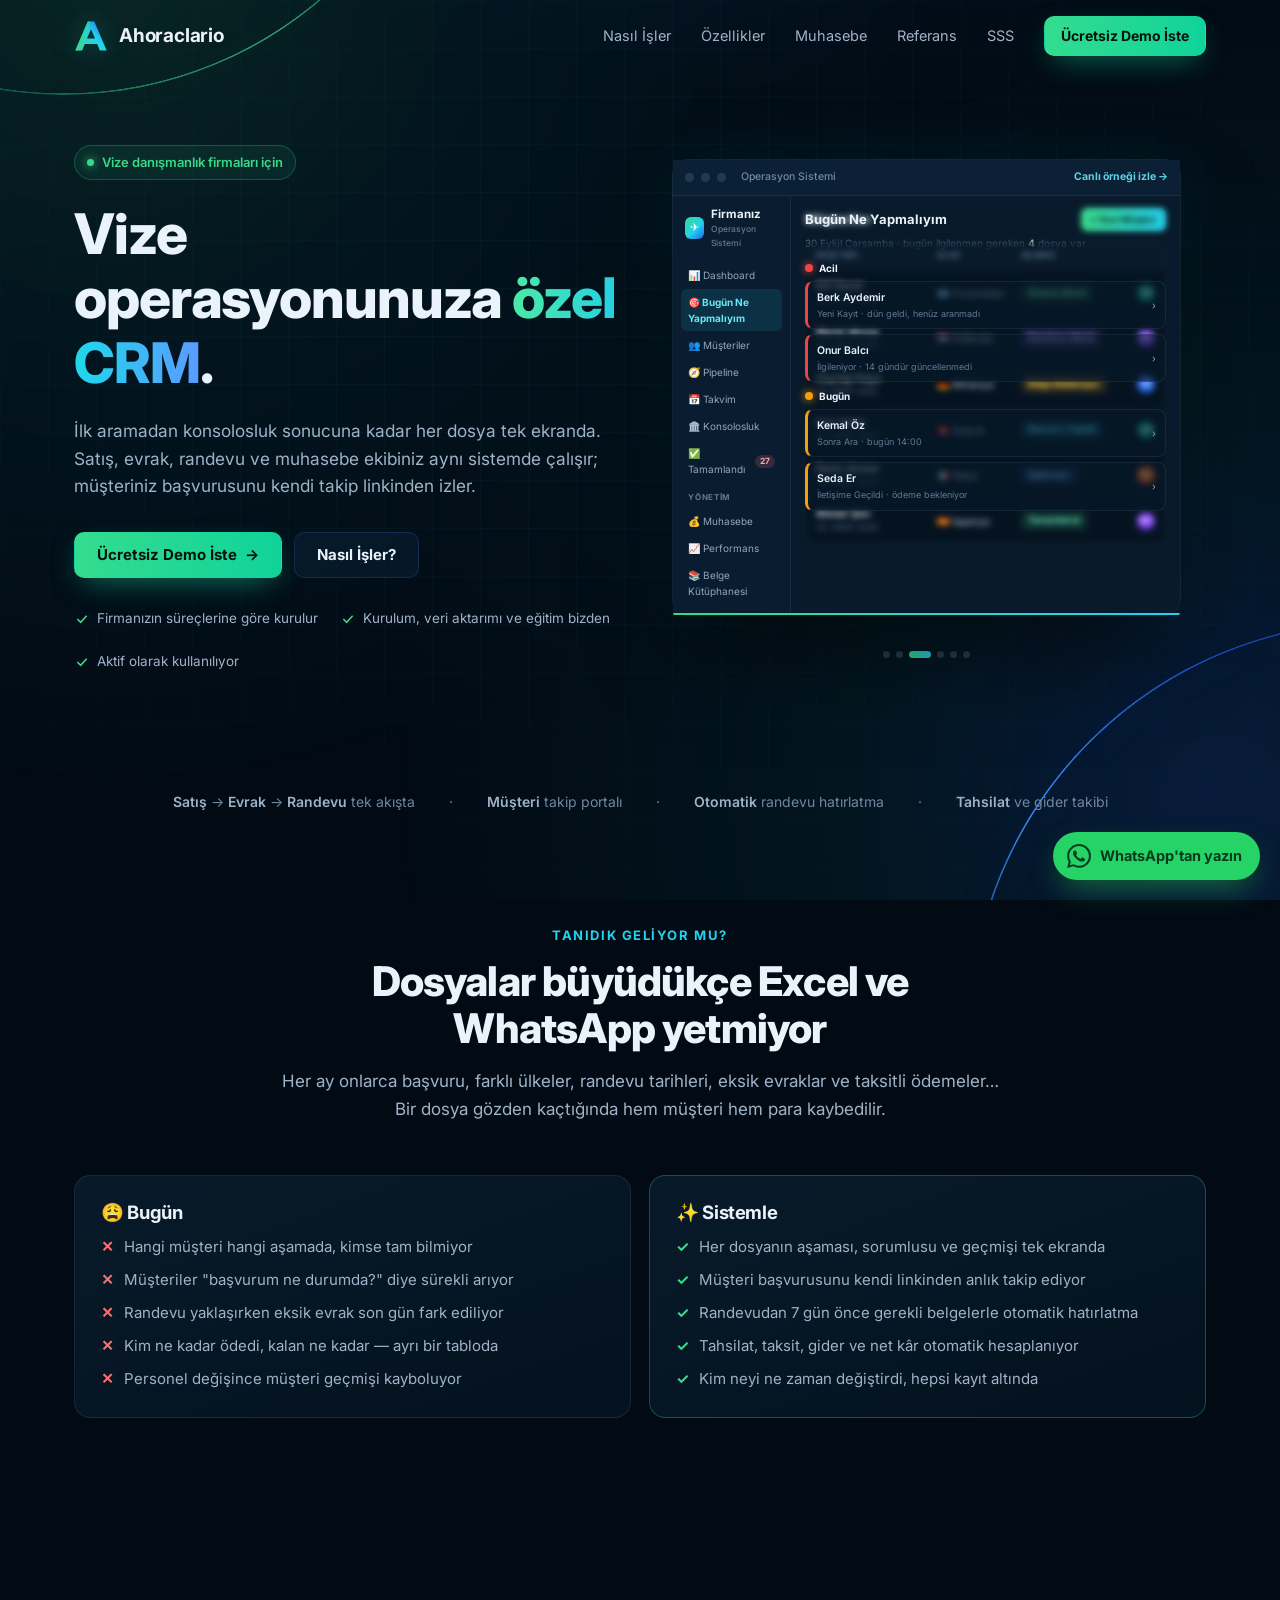
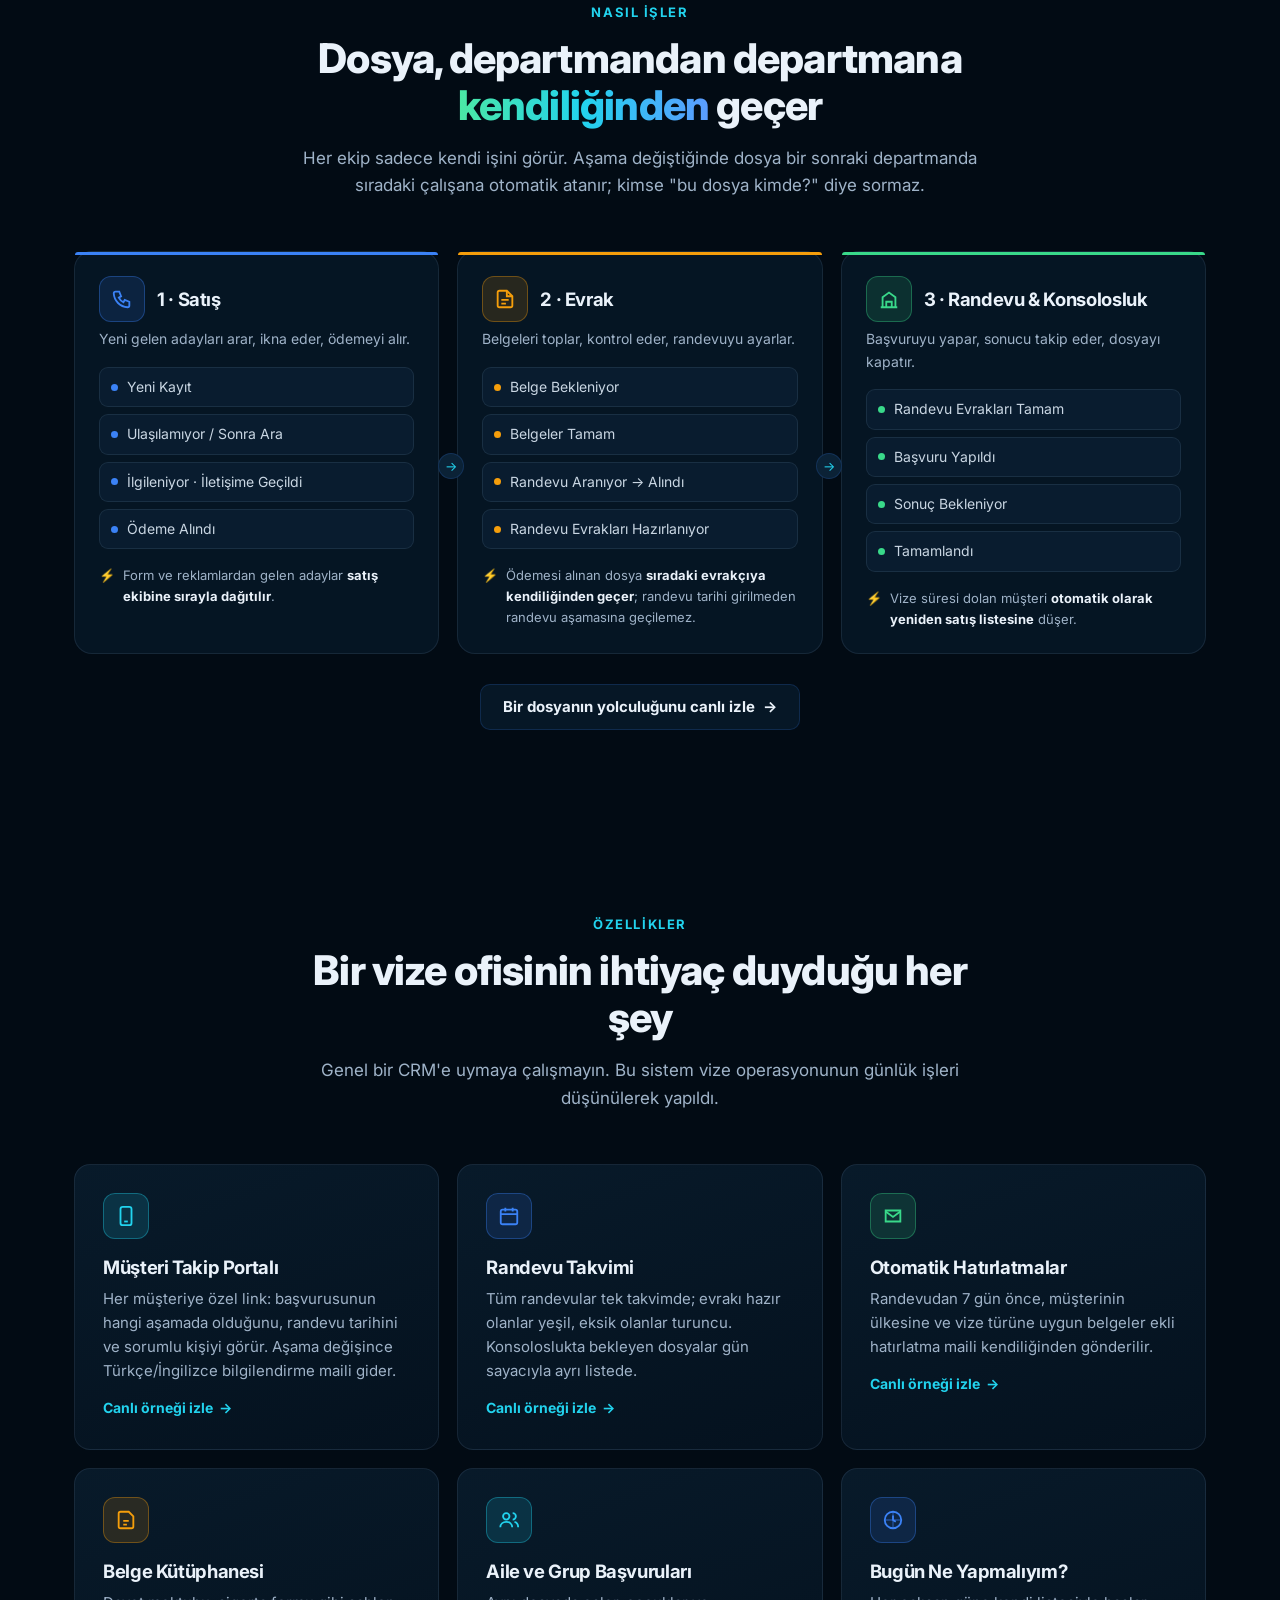
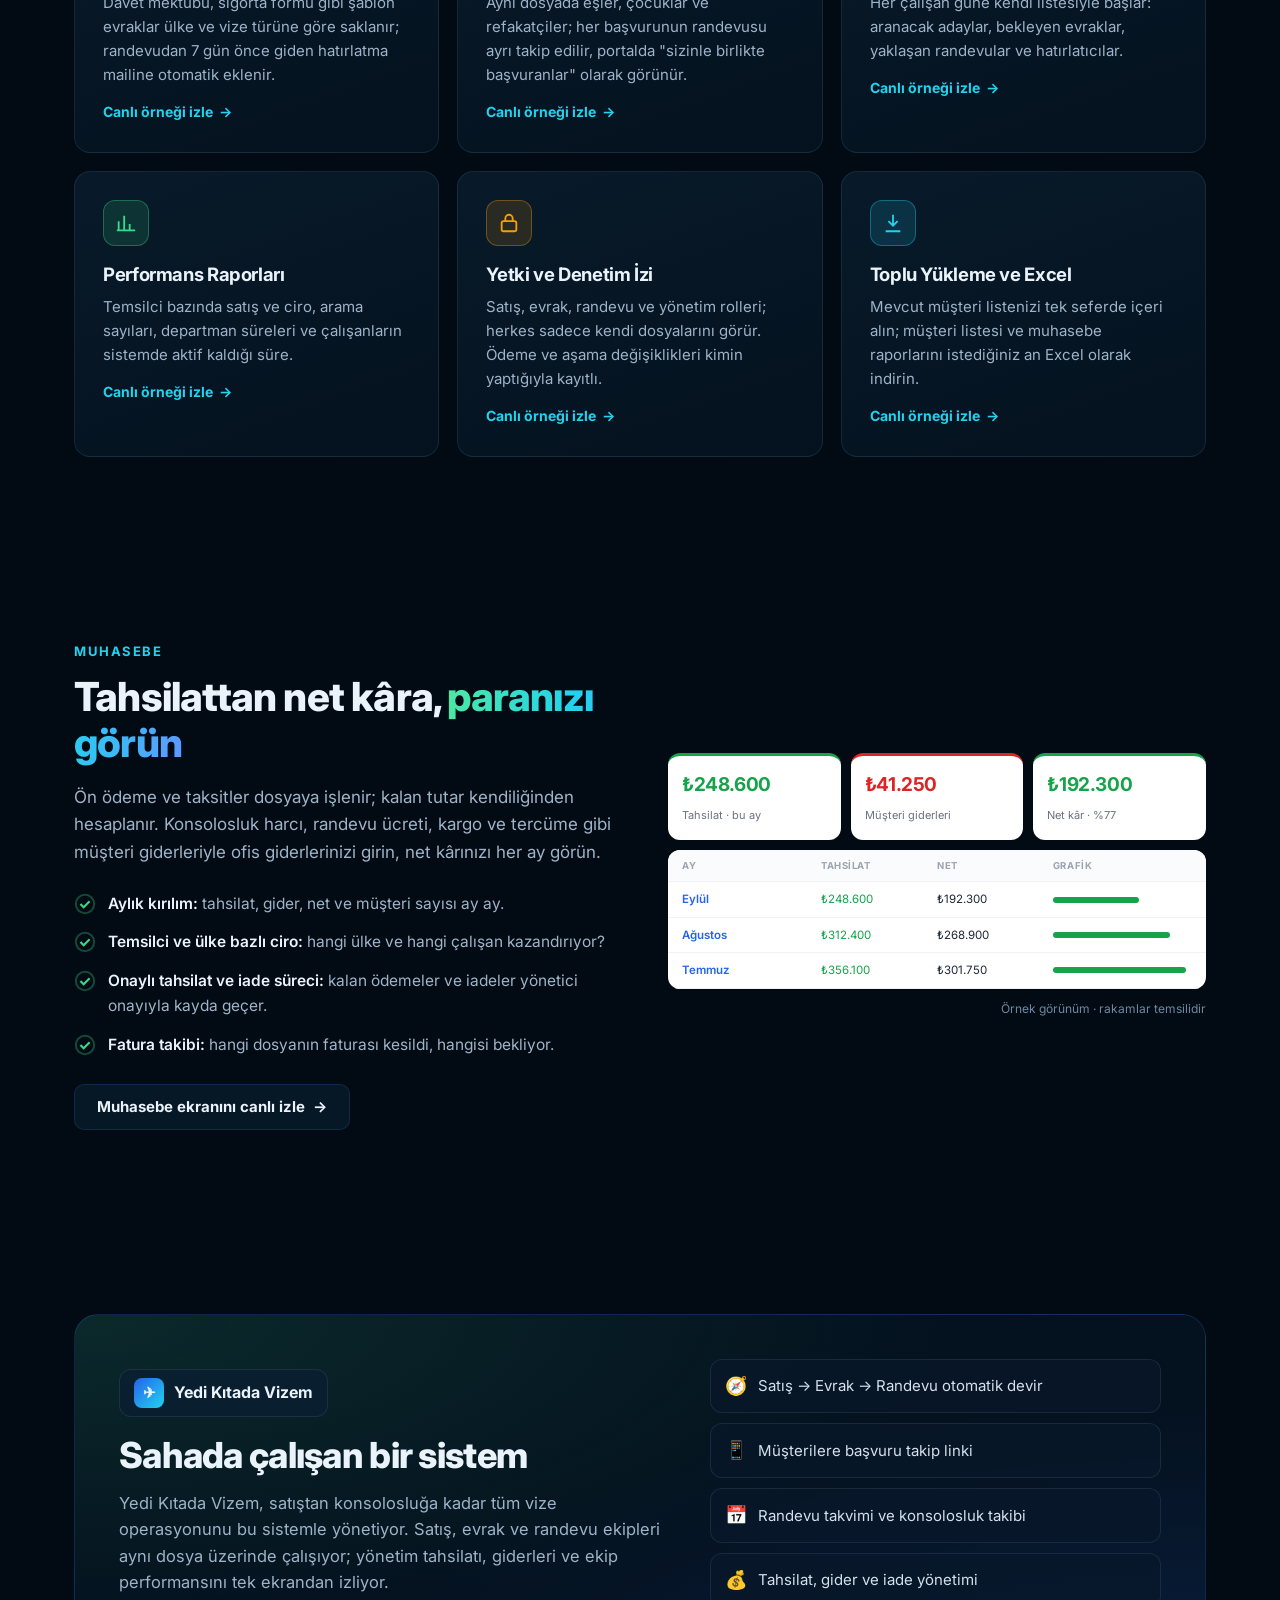
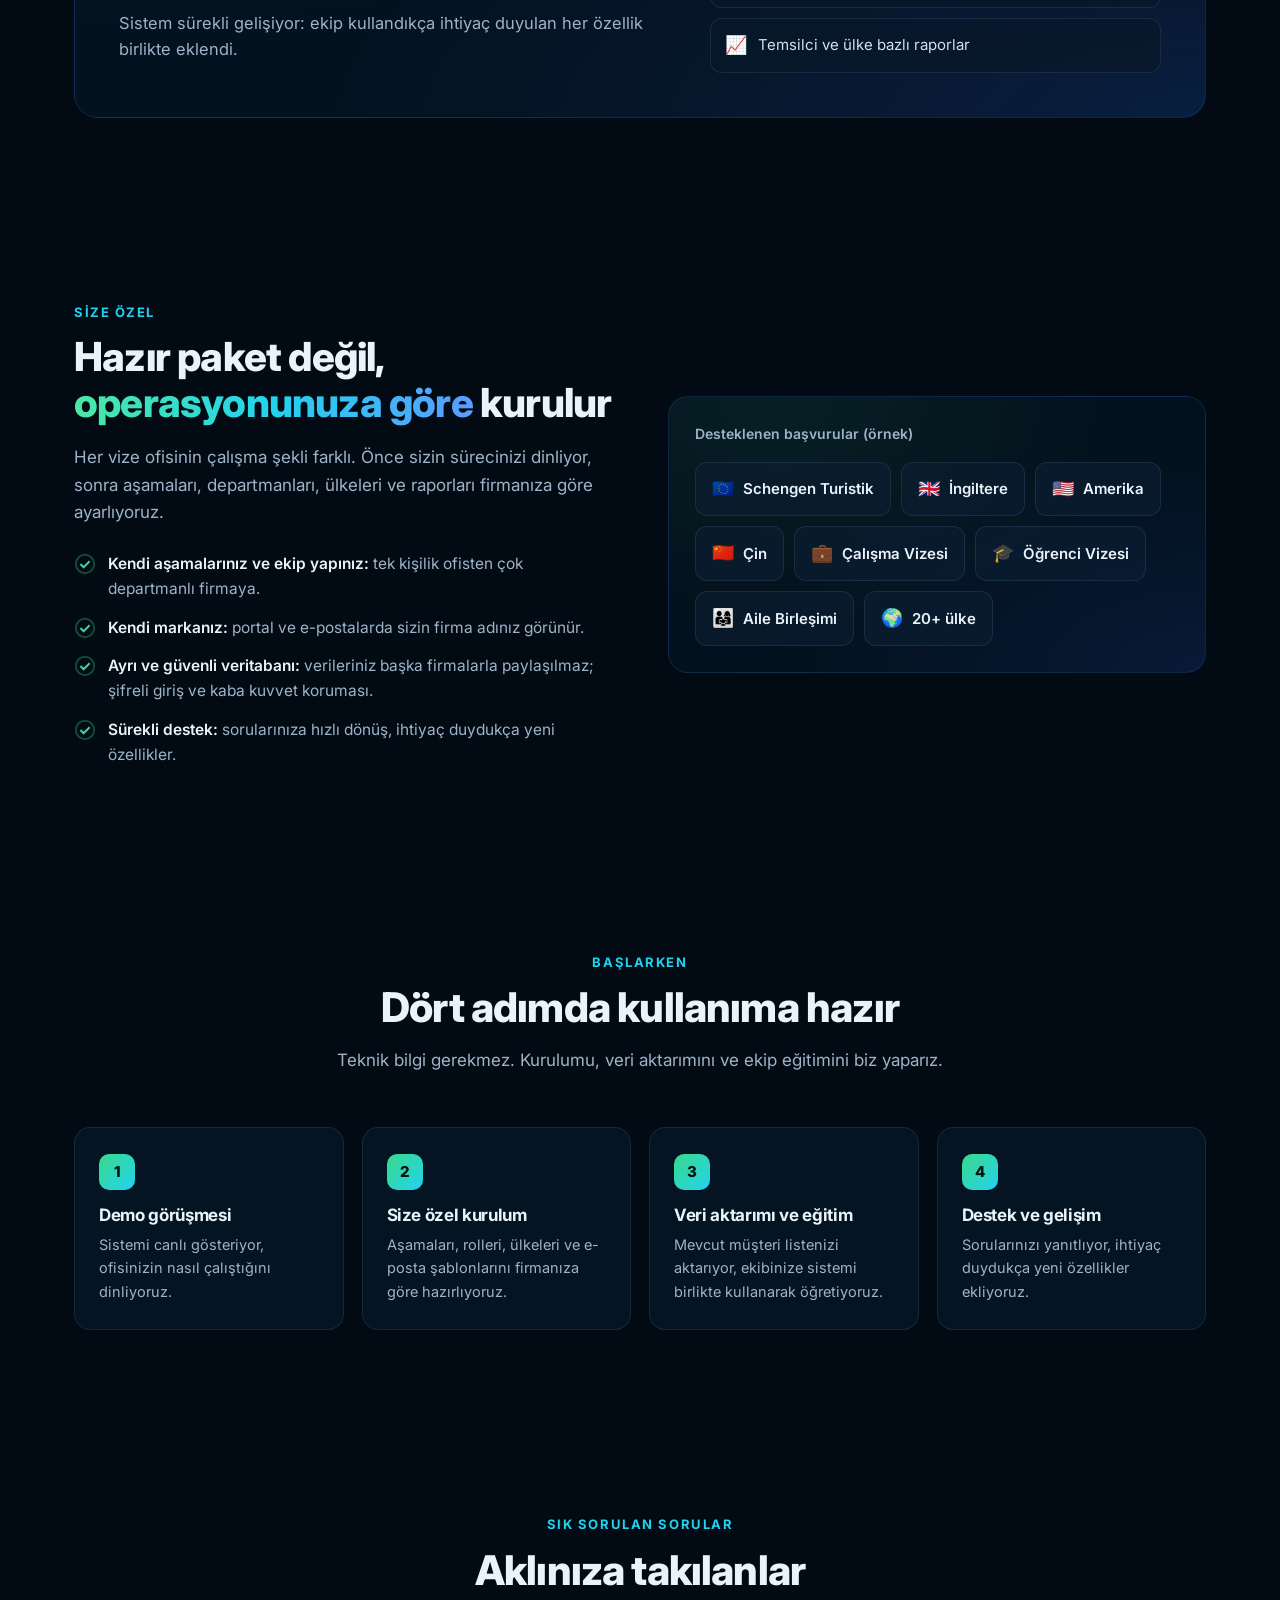
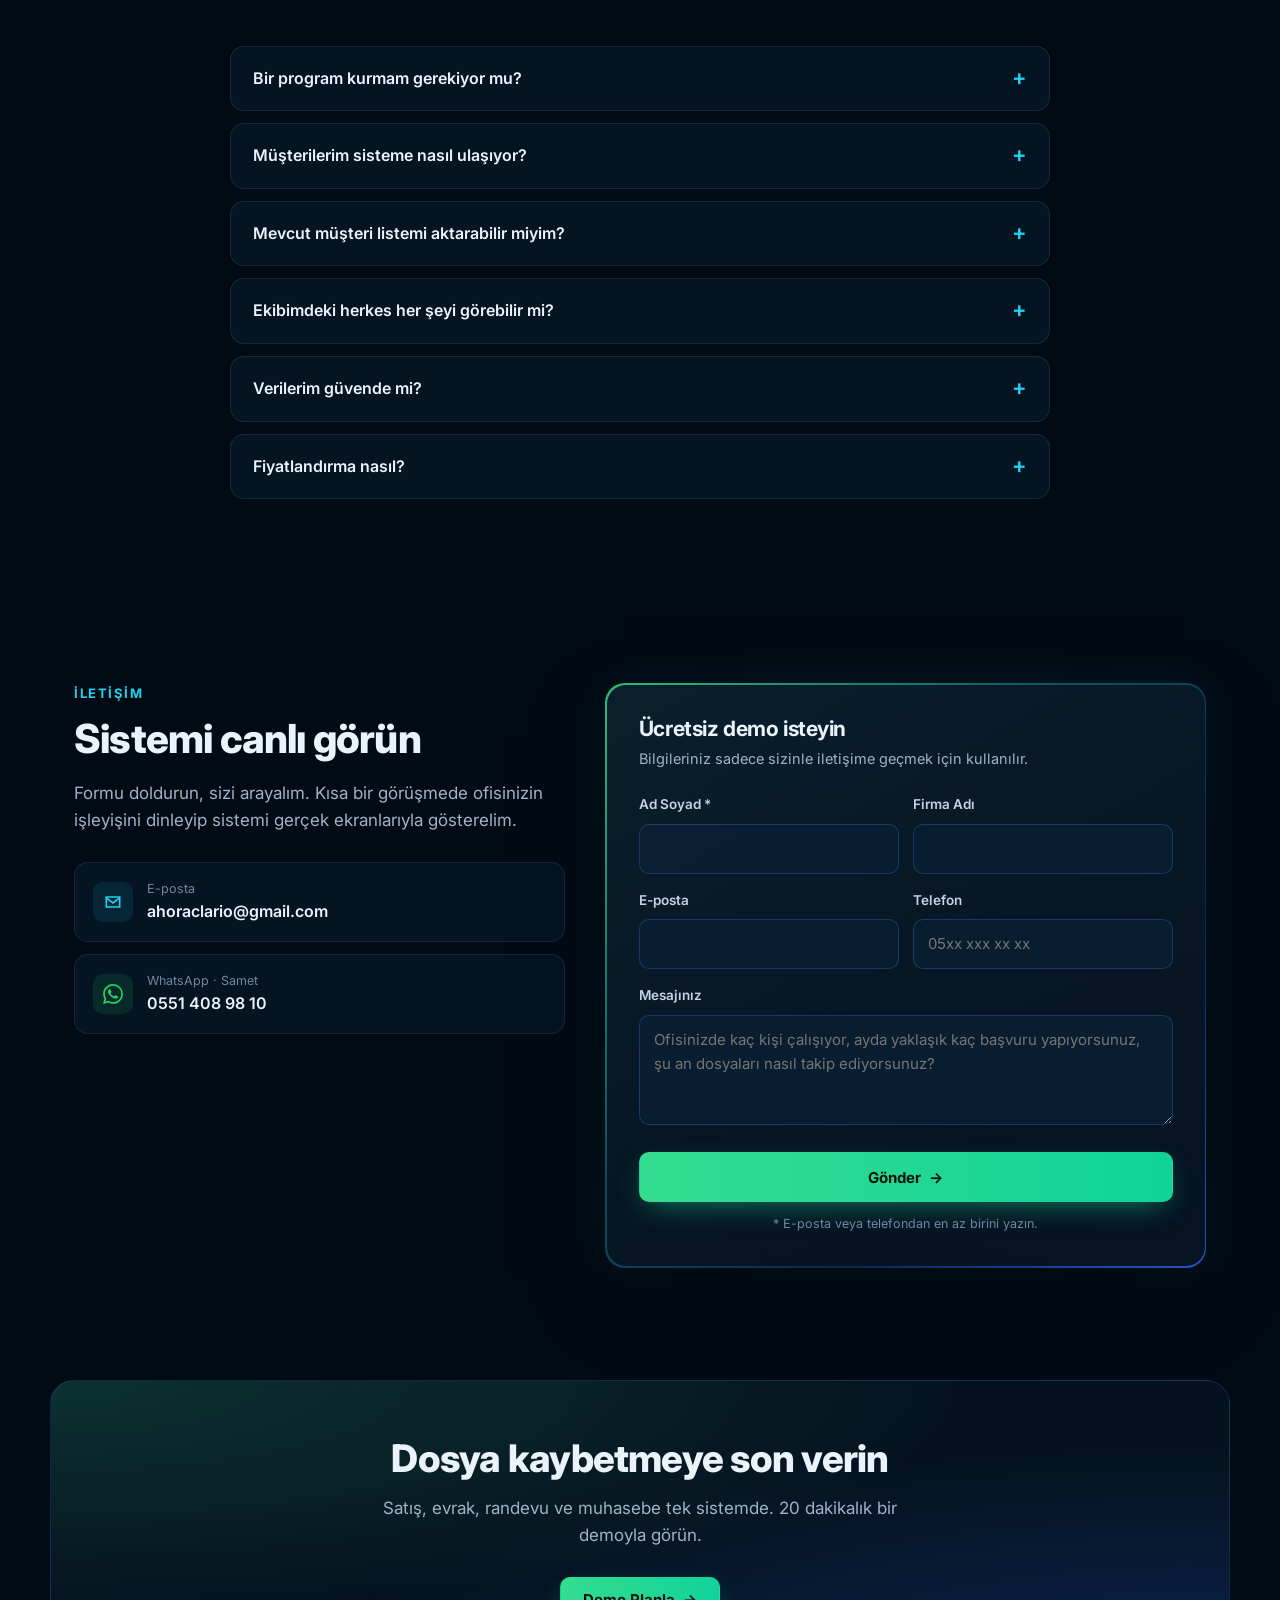
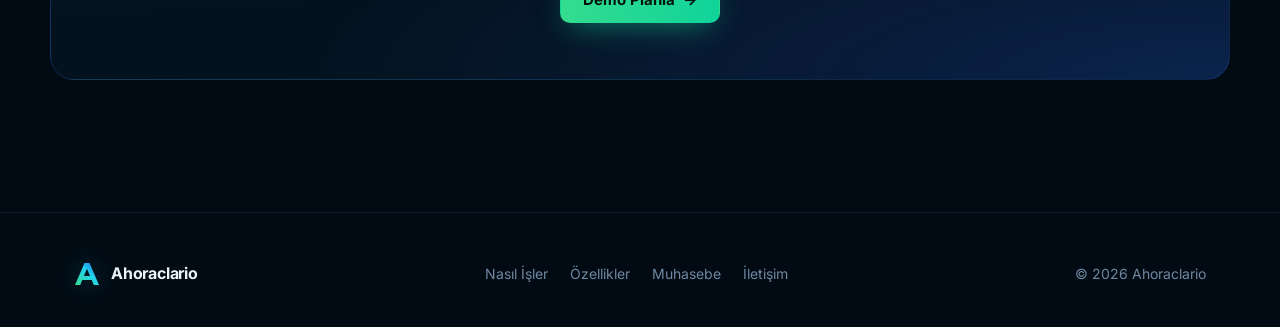
==== commit d2b35b4f: "Add files via upload" ====
--- a/index.html
+++ b/index.html
@@ -59,6 +59,81 @@
 .app.dark .st.p{background:rgba(139,92,246,.18);color:#C4B5FD}
 .app.dark .st.c{background:rgba(34,211,238,.14);color:#67E8F9}
 @media (max-width:760px){ .app.dark .app-tr{grid-template-columns:minmax(0,1fr) 100px 22px} .app.dark .app-tr > :nth-child(2){display:none} .app.dark .app-body{grid-template-columns:1fr} .app.dark .app-side{display:none} }
+/* Hero: sayfalardan kesitler, kendiliğinden kayar */
+.hero-visual .app.dark{overflow:visible}
+.app.dark .app-top{position:relative}
+.hv-link{margin-left:auto;font-size:10.5px;font-weight:700;color:#67E8F9;text-decoration:none;opacity:.9;transition:opacity .2s}
+.hv-link:hover{opacity:1;text-decoration:underline}
+.app.dark .app-body{min-height:332px}
+.app.dark .app-nav div[data-s]{cursor:pointer;transition:background .35s,color .35s}
+.app.dark .app-nav div[data-s]:hover{color:#EAF2F9}
+.app.dark .app-main{position:relative;display:grid;padding:0;overflow:hidden;border-radius:0 0 16px 0}
+.hv-s{grid-area:1/1;padding:12px 14px;opacity:0;transform:translateX(18px);filter:blur(3px);transition:opacity .55s ease,transform .6s cubic-bezier(.2,.8,.2,1),filter .55s;pointer-events:none}
+.hv-s.on{opacity:1;transform:none;filter:none;pointer-events:auto}
+.hv-s.out{transform:translateX(-18px)}
+.hv-s .hi{opacity:0;transform:translateY(6px)}
+.hv-s.on .hi{animation:hvIn .5s cubic-bezier(.2,.8,.2,1) forwards;animation-delay:calc(var(--i,0) * 70ms + 120ms)}
+@keyframes hvIn{to{opacity:1;transform:none}}
+.hv-prog{position:absolute;left:0;right:0;bottom:0;height:2px;background:rgba(148,178,210,.08);border-radius:0 0 16px 16px;overflow:hidden}
+.hv-prog i{display:block;height:100%;width:100%;transform-origin:left;transform:scaleX(0);background:linear-gradient(90deg,#39D98A,#22D3EE)}
+.hv-prog i.run{animation:hvProg 5.2s linear forwards}
+@keyframes hvProg{to{transform:scaleX(1)}}
+.hero-visual:hover .hv-prog i,.hero-visual.paused .hv-prog i{animation-play-state:paused}
+.hv-sub{font-size:10px;color:#5E7A94;margin:-6px 0 9px}
+/* Takvim kesiti */
+.hv-cal{display:grid;grid-template-columns:repeat(7,1fr);gap:4px}
+.hv-cal .dw{font-size:8px;font-weight:700;color:#5E7A94;text-align:center;letter-spacing:.05em}
+.hv-cal .d{height:43px;border-radius:6px;border:1px solid rgba(148,178,210,.1);background:rgba(8,25,42,.6);padding:3px;display:flex;flex-direction:column;gap:2px;font-size:8.5px;color:#8FA7BD;font-weight:700}
+.hv-cal .d.b{visibility:hidden}
+.hv-cal .d.t{border-color:rgba(59,130,246,.85);box-shadow:0 0 0 1px rgba(59,130,246,.45)}
+.hv-cal .d.t > span{background:#3B82F6;color:#fff;border-radius:6px;padding:0 4px;align-self:flex-start}
+.hv-cal .c{height:9px;border-radius:3px;border-left:2px solid}
+.hv-cal .c.g{background:rgba(57,217,138,.2);border-color:#39D98A}
+.hv-cal .c.o{background:rgba(245,158,11,.2);border-color:#F59E0B}
+.hv-cal .c.f{animation:hvFlip 1.2s 1.2s both}
+@keyframes hvFlip{0%{background:rgba(245,158,11,.2);border-color:#F59E0B}100%{background:rgba(57,217,138,.35);border-color:#39D98A;box-shadow:0 0 8px rgba(57,217,138,.6)}}
+.hv-leg{display:flex;gap:10px;font-size:9px;color:#8FA7BD;font-weight:500}
+.app.dark .app-h .hv-leg span{background:none;color:#8FA7BD;padding:0;font-weight:500;font-size:9px}
+.app.dark .app-h span.nt{background:rgba(148,178,210,.12);color:#C9D6E3}
+.hv-leg i{display:inline-block;width:7px;height:7px;border-radius:50%;margin-right:4px;vertical-align:0}
+/* Liste kesitleri */
+.hv-g{font-size:10px;font-weight:700;color:#EAF2F9;display:flex;align-items:center;gap:6px;margin:6px 0 5px}
+.hv-g::before{content:'';width:8px;height:8px;border-radius:50%;background:var(--c);box-shadow:0 0 8px var(--c)}
+.hv-r{display:grid;grid-template-columns:minmax(0,1fr) auto;gap:8px;align-items:center;padding:7px 9px;margin-bottom:5px;border-radius:8px;border:1px solid rgba(148,178,210,.1);border-left:3px solid var(--c,rgba(148,178,210,.2));background:rgba(8,25,42,.6);font-size:10px;color:#8FA7BD}
+.hv-r b{color:#EAF2F9;font-weight:600;font-size:10.5px}
+.hv-r small{display:block;font-size:9px;color:#5E7A94}
+.hv-d{display:flex;align-items:center;gap:5px;font-weight:800;font-size:11px;color:#C9D6E3;font-variant-numeric:tabular-nums}
+.hv-d::before{content:'';width:7px;height:7px;border-radius:50%;background:var(--c,#5E7A94);box-shadow:0 0 6px var(--c,transparent)}
+/* Muhasebe kesiti */
+.hv-kpi{display:grid;grid-template-columns:1fr 1fr;gap:6px;margin-bottom:9px}
+.hv-kpi div{padding:8px 9px;border-radius:8px;border:1px solid rgba(148,178,210,.1);border-top:2px solid var(--c);background:rgba(8,25,42,.6)}
+.hv-kpi b{display:block;font-size:14px;color:var(--c);font-variant-numeric:tabular-nums;letter-spacing:-.01em}
+.hv-kpi small{font-size:8.5px;color:#5E7A94}
+.hv-bars{display:grid;grid-template-columns:repeat(4,1fr);gap:10px;align-items:end;height:72px;padding:0 6px;border-bottom:1px solid rgba(148,178,210,.12)}
+.hv-bars span{display:flex;flex-direction:column;justify-content:flex-end;height:100%;gap:2px}
+.hv-bars i{display:block;border-radius:4px 4px 0 0;background:linear-gradient(180deg,#39D98A,#0D9488);transform-origin:bottom;transform:scaleY(0)}
+.hv-s.on .hv-bars i{animation:hvBar .7s cubic-bezier(.2,.8,.2,1) forwards;animation-delay:calc(var(--i) * 90ms + 300ms)}
+@keyframes hvBar{to{transform:scaleY(1)}}
+.hv-bl{display:grid;grid-template-columns:repeat(4,1fr);gap:10px;padding:3px 6px 0;font-size:8.5px;color:#5E7A94;text-align:center}
+/* Performans kesiti */
+.hv-p{display:grid;grid-template-columns:86px minmax(0,1fr) 26px;gap:8px;align-items:center;padding:7px 2px;border-bottom:1px solid rgba(148,178,210,.07);font-size:10px;color:#C9D6E3}
+.hv-p small{display:block;font-size:8.5px;color:#5E7A94}
+.hv-p .bar{height:8px;border-radius:5px;background:rgba(148,178,210,.1);overflow:hidden}
+.hv-p .bar i{display:block;height:100%;width:var(--w);border-radius:5px;background:linear-gradient(90deg,#3B82F6,#22D3EE);transform-origin:left;transform:scaleX(0)}
+.hv-s.on .hv-p .bar i{animation:hvBarX .8s cubic-bezier(.2,.8,.2,1) forwards;animation-delay:calc(var(--i) * 90ms + 250ms)}
+@keyframes hvBarX{to{transform:scaleX(1)}}
+.hv-p b{text-align:right;color:#60A5FA;font-weight:800;font-variant-numeric:tabular-nums}
+/* Bildirim kartı ve noktalar */
+.hv-toast{position:absolute;right:-22px;bottom:22px;z-index:3;display:flex;gap:10px;align-items:center;max-width:250px;padding:10px 14px 10px 11px;border-radius:12px;background:rgba(11,34,54,.92);-webkit-backdrop-filter:blur(10px);backdrop-filter:blur(10px);border:1px solid rgba(57,217,138,.4);box-shadow:0 20px 44px rgba(0,0,0,.55);font-size:11.5px;color:#EAF2F9;transition:opacity .35s,transform .45s cubic-bezier(.2,.8,.2,1)}
+.hv-toast.swap{opacity:0;transform:translateY(10px)}
+.hv-toast .ic{width:28px;height:28px;flex-shrink:0;border-radius:8px;display:grid;place-items:center;background:rgba(57,217,138,.15);color:#39D98A;font-size:13px;font-weight:800}
+.hv-toast b{font-weight:600}
+.hv-toast small{display:block;color:#5E7A94;font-size:10px;margin-top:1px}
+.hv-dots{display:flex;justify-content:center;gap:6px;margin-top:36px}
+.hv-dots button{width:7px;height:7px;padding:0;border:0;border-radius:4px;background:rgba(148,178,210,.25);cursor:pointer;transition:width .35s,background .35s}
+.hv-dots button.on{width:22px;background:linear-gradient(90deg,#39D98A,#22D3EE)}
+@media (max-width:760px){ .hv-toast{position:relative;right:auto;bottom:auto;margin:14px auto 0;max-width:none;width:fit-content} .hv-dots{margin-top:12px} .hv-p{grid-template-columns:70px minmax(0,1fr) 24px} }
+@media (prefers-reduced-motion:reduce){ .hv-s,.hv-toast{transition:none} .hv-s.on .hi,.hv-s.on .hv-bars i,.hv-s.on .hv-p .bar i{animation:none;opacity:1;transform:none} }
 </style>
 <script type="application/ld+json">
 {"@context": "https://schema.org", "@type": "FAQPage", "mainEntity": [{"@type": "Question", "name": "Bir program kurmam gerekiyor mu?", "acceptedAnswer": {"@type": "Answer", "text": "Hayır. Sistem tarayıcıda çalışır; ofisten, evden ve telefondan internet olan her yerden giriş yapılabilir."}}, {"@type": "Question", "name": "Müşterilerim sisteme nasıl ulaşıyor?", "acceptedAnswer": {"@type": "Answer", "text": "Müşterileriniz CRM'e giriş yapmaz. Her müşteriye özel, süreli bir takip linki gönderilir; bu linkten sadece kendi başvurusunun durumunu, randevu bilgisini ve sorumlu kişiyi görür."}}, {"@type": "Question", "name": "Mevcut müşteri listemi aktarabilir miyim?", "acceptedAnswer": {"@type": "Answer", "text": "Evet. Excel listelerinizi toplu yükleme ile aktarırız; müşteriler aşamalarıyla birlikte sisteme yerleşir."}}, {"@type": "Question", "name": "Ekibimdeki herkes her şeyi görebilir mi?", "acceptedAnswer": {"@type": "Answer", "text": "Hayır, rollere göre ayarlanır. Satış temsilcisi kendi adaylarını, evrak ve randevu ekibi kendi aşamalarındaki dosyaları görür; muhasebe ve raporlar yöneticiye açıktır."}}, {"@type": "Question", "name": "Verilerim güvende mi?", "acceptedAnswer": {"@type": "Answer", "text": "Her firmanın verisi ayrı bir veritabanında tutulur. Şifreler özel olarak şifrelenerek saklanır, hatalı girişlerde hesap geçici olarak kilitlenir ve önemli değişiklikler kimin yaptığıyla birlikte kayıt altına alınır."}}, {"@type": "Question", "name": "Fiyatlandırma nasıl?", "acceptedAnswer": {"@type": "Answer", "text": "Her kurulum firmanın ekip büyüklüğüne ve ihtiyaçlarına göre hazırlandığı için fiyatı demo görüşmesinden sonra size özel olarak sunuyoruz."}}]}
@@ -109,41 +184,77 @@
       </div>
     </div>
 
-    <div class="hero-visual">
-      <div class="app dark" role="img" aria-label="CRM müşteri listesi ekranı örneği">
-        <div class="app-top"><i></i><i></i><i></i><b>Operasyon Sistemi</b></div>
+    <div class="hero-visual" id="hv">
+      <div class="app dark" role="region" aria-roledescription="carousel" aria-label="Sistem ekranlarından örnekler">
+        <div class="app-top"><i></i><i></i><i></i><b>Operasyon Sistemi</b><a class="hv-link" id="hvLink" href="is-akisi.html">Canlı örneği izle →</a></div>
         <div class="app-body">
           <div class="app-side">
             <div class="app-logo"><span>✈</span><div><b>Firmanız</b><small>Operasyon Sistemi</small></div></div>
             <div class="app-nav">
-              <div>📊 Dashboard</div><div>🎯 Bugün Ne Yapmalıyım</div><div class="on">👥 Müşteriler</div><div>🧭 Pipeline</div><div>📅 Takvim</div><div>🏛️ Konsolosluk</div><div>✅ Tamamlandı<em>27</em></div>
-              <h5>YÖNETİM</h5><div>💰 Muhasebe</div><div>📈 Performans</div><div>📚 Belge Kütüphanesi</div>
+              <div>📊 Dashboard</div><div data-s="2">🎯 Bugün Ne Yapmalıyım</div><div data-s="0" class="on">👥 Müşteriler</div><div>🧭 Pipeline</div><div data-s="1">📅 Takvim</div><div data-s="3">🏛️ Konsolosluk</div><div>✅ Tamamlandı<em>27</em></div>
+              <h5>YÖNETİM</h5><div data-s="4">💰 Muhasebe</div><div data-s="5">📈 Performans</div><div>📚 Belge Kütüphanesi</div>
             </div>
           </div>
-          <div class="app-main">
-            <div class="app-h"><b>Müşteriler</b><span>+ Yeni Müşteri</span></div>
+          <div class="app-main" aria-live="polite">
+            <div class="hv-s on" data-s="0">
+<div class="app-h"><b>Müşteriler</b><span>+ Yeni Müşteri</span></div>
             <div class="app-tbl">
               <div class="app-tr hd"><span>MÜŞTERİ</span><span>ÜLKE</span><span>AŞAMA</span><span></span></div>
-              <div class="app-tr"><span class="who"><b>Elif Demir</b><span class="fn">VZ-2026-4172</span></span><span>🇬🇷 Yunanistan</span><span><span class="st g">Ödeme Alındı</span></span><span class="rep"><i style="background:#0D9488" title="Ayşe">AK</i></span></div>
-              <div class="app-tr"><span class="who"><b>Murat Aksoy</b><span class="fn">VZ-2026-4168</span></span><span>🇳🇱 Hollanda</span><span><span class="st p">Randevu Alındı</span></span><span class="rep"><i style="background:#7C3AED" title="Mert">MY</i></span></div>
-              <div class="app-tr"><span class="who"><b>Zeynep Kaya</b><span class="fn">VZ-2026-4161</span></span><span>🇩🇪 Almanya</span><span><span class="st a">Belge Bekleniyor</span></span><span class="rep"><i style="background:#2563EB" title="Selin">SD</i></span></div>
-              <div class="app-tr"><span class="who"><b>Can Yıldız</b><span class="fn">VZ-2026-4155</span></span><span>🇨🇭 İsviçre</span><span><span class="st c">Başvuru Yapıldı</span></span><span class="rep"><i style="background:#0D9488" title="Ayşe">AK</i></span></div>
-              <div class="app-tr"><span class="who"><b>Deniz Arslan</b><span class="fn">VZ-2026-4149</span></span><span>🇮🇹 İtalya</span><span><span class="st b">İlgileniyor</span></span><span class="rep"><i style="background:#EA580C" title="Burak">BT</i></span></div>
-              <div class="app-tr"><span class="who"><b>Ahmet Şen</b><span class="fn">VZ-2026-4140</span></span><span>🇪🇸 İspanya</span><span><span class="st g">Tamamlandı</span></span><span class="rep"><i style="background:#7C3AED" title="Mert">MY</i></span></div>
+              <div class="app-tr hi" style="--i:1"><span class="who"><b>Elif Demir</b><span class="fn">VZ-2026-4172</span></span><span>🇬🇷 Yunanistan</span><span><span class="st g">Ödeme Alındı</span></span><span class="rep"><i style="background:#0D9488" title="Ayşe">AK</i></span></div>
+              <div class="app-tr hi" style="--i:2"><span class="who"><b>Murat Aksoy</b><span class="fn">VZ-2026-4168</span></span><span>🇳🇱 Hollanda</span><span><span class="st p">Randevu Alındı</span></span><span class="rep"><i style="background:#7C3AED" title="Mert">MY</i></span></div>
+              <div class="app-tr hi" style="--i:3"><span class="who"><b>Zeynep Kaya</b><span class="fn">VZ-2026-4161</span></span><span>🇩🇪 Almanya</span><span><span class="st a">Belge Bekleniyor</span></span><span class="rep"><i style="background:#2563EB" title="Selin">SD</i></span></div>
+              <div class="app-tr hi" style="--i:4"><span class="who"><b>Can Yıldız</b><span class="fn">VZ-2026-4155</span></span><span>🇨🇭 İsviçre</span><span><span class="st c">Başvuru Yapıldı</span></span><span class="rep"><i style="background:#0D9488" title="Ayşe">AK</i></span></div>
+              <div class="app-tr hi" style="--i:5"><span class="who"><b>Deniz Arslan</b><span class="fn">VZ-2026-4149</span></span><span>🇮🇹 İtalya</span><span><span class="st b">İlgileniyor</span></span><span class="rep"><i style="background:#EA580C" title="Burak">BT</i></span></div>
+              <div class="app-tr hi" style="--i:6"><span class="who"><b>Ahmet Şen</b><span class="fn">VZ-2026-4140</span></span><span>🇪🇸 İspanya</span><span><span class="st g">Tamamlandı</span></span><span class="rep"><i style="background:#7C3AED" title="Mert">MY</i></span></div>
+            </div>
+            </div>
+            <div class="hv-s" data-s="1">
+              <div class="app-h"><b>Takvim · Ekim 2026</b><div class="hv-leg"><span><i style="background:#39D98A"></i>Evraklar hazır</span><span><i style="background:#F59E0B"></i>Evrak bekleniyor</span></div></div>
+              <div class="hv-cal" id="hvCal"></div>
+            </div>
+            <div class="hv-s" data-s="2">
+              <div class="app-h"><b>Bugün Ne Yapmalıyım</b><span class="nt">Ayşe K. · Satış</span></div>
+              <div class="hv-sub">30 Eylül Çarşamba · bugün ilgilenmen gereken <b style="color:#EAF2F9">4</b> dosya var</div>
+              <div class="hv-g hi" style="--c:#EF4444;--i:1">Acil</div>
+              <div class="hv-r hi" style="--c:#EF4444;--i:2"><div><b>Berk Aydemir</b> <small>Yeni Kayıt · dün geldi, henüz aranmadı</small></div><span>›</span></div>
+              <div class="hv-r hi" style="--c:#EF4444;--i:3"><div><b>Onur Balcı</b> <small>İlgileniyor · 14 gündür güncellenmedi</small></div><span>›</span></div>
+              <div class="hv-g hi" style="--c:#F59E0B;--i:4">Bugün</div>
+              <div class="hv-r hi" style="--c:#F59E0B;--i:5"><div><b>Kemal Öz</b> <small>Sonra Ara · bugün 14:00</small></div><span>›</span></div>
+              <div class="hv-r hi" style="--c:#F59E0B;--i:6"><div><b>Seda Er</b> <small>İletişime Geçildi · ödeme bekleniyor</small></div><span>›</span></div>
+            </div>
+            <div class="hv-s" data-s="3">
+              <div class="app-h"><b>Konsolosluk Takibi</b><span class="nt">4 sonuç bekliyor</span></div>
+              <div class="hv-sub">Başvuru gününden sayılır · 30+ gün sarı, 45+ gün kırmızı</div>
+              <div class="hv-r hi" style="--c:#EF4444;--i:1"><div><b>Mert Kaya</b> <small>🇩🇰 Danimarka · VZ-2026-3981</small></div><span class="hv-d" style="--c:#EF4444;color:#F87171">47 gün</span></div>
+              <div class="hv-r hi" style="--c:#F59E0B;--i:2"><div><b>Sibel Aydın</b> <small>🇳🇱 Hollanda · VZ-2026-4027</small></div><span class="hv-d" style="--c:#F59E0B;color:#FCD34D">35 gün</span></div>
+              <div class="hv-r hi" style="--i:3"><div><b>Ayla Yurt</b> <small>🇫🇷 Fransa · VZ-2026-4066</small></div><span class="hv-d">29 gün</span></div>
+              <div class="hv-r hi" style="--i:4"><div><b>Elif Demir +1</b> <small>🇬🇷 Yunanistan · VZ-2026-4172</small></div><span class="hv-d">11 gün</span></div>
+            </div>
+            <div class="hv-s" data-s="4">
+              <div class="app-h"><b>Muhasebe · Eylül</b><span>📥 Excel</span></div>
+              <div class="hv-kpi">
+                <div class="hi" style="--c:#39D98A;--i:1"><b>₺248.600</b><small>Tahsilat · 38 müşteri</small></div>
+                <div class="hi" style="--c:#F87171;--i:2"><b>₺62.650</b><small>Toplam gider</small></div>
+                <div class="hi" style="--c:#22D3EE;--i:3"><b>₺185.950</b><small>Net kâr · %75 marj</small></div>
+                <div class="hi" style="--c:#F59E0B;--i:4"><b>₺312.800</b><small>Bekleyen · 46 müşteri</small></div>
+              </div>
+              <div class="hv-bars"><span><i style="height:84%;--i:0"></i></span><span><i style="height:100%;--i:1"></i></span><span><i style="height:75%;--i:2"></i></span><span><i style="height:52%;--i:3"></i></span></div>
+              <div class="hv-bl"><span>Haziran</span><span>Temmuz</span><span>Ağustos</span><span>Eylül</span></div>
+            </div>
+            <div class="hv-s" data-s="5">
+              <div class="app-h"><b>Performans · Son 7 gün</b><span class="nt">Toplam işlem</span></div>
+              <div class="hv-sub">Gerçek işlemler sayılır: arama, aşama, ödeme, dosya…</div>
+              <div class="hv-p"><div>Ayşe Korkmaz<small>Satış</small></div><div class="bar"><i style="--w:100%;--i:0"></i></div><b>42</b></div>
+              <div class="hv-p"><div>Selin Demir<small>Evrak</small></div><div class="bar"><i style="--w:52%;--i:1"></i></div><b>22</b></div>
+              <div class="hv-p"><div>Kerem Aslan<small>Randevu</small></div><div class="bar"><i style="--w:29%;--i:2"></i></div><b>12</b></div>
+              <div class="hv-p"><div>Tolga Kurt<small>Satış</small></div><div class="bar"><i style="--w:8%;--i:3"></i></div><b>3</b></div>
             </div>
           </div>
         </div>
-      </div>
-      <a href="musteri-portali.html" class="phone" aria-label="Müşteri takip portalını incele">
-        <div class="phone-in">
-          <h6>Başvurunuz</h6><small>🇳🇱 Hollanda · Schengen Turistik</small>
-          <div class="pstep done"><i>✓</i><div><b>Ödeme alındı</b></div></div>
-          <div class="pstep done"><i>✓</i><div><b>Belgeler tamam</b></div></div>
-          <div class="pstep now"><i>•</i><div><b>Randevu alındı</b><span>14 Ekim · 09:30</span></div></div>
-          <div class="pstep todo"><i></i><div><b>Başvuru yapıldı</b></div></div>
-          <div class="pstep todo"><i></i><div><b>Sonuç</b></div></div>
-        </div>
-      </a>
+        <div class="hv-prog"><i id="hvProg"></i></div>
+      </div>
+      <div class="hv-toast" id="hvToast"><span class="ic">✓</span><div><b>Ayşe K.'ya otomatik atandı</b><small>Yeni başvuru · web formundan</small></div></div>
+      <div class="hv-dots" id="hvDots"></div>
     </div>
   </div>
 </section>
@@ -454,5 +565,47 @@
 } else document.querySelectorAll('.reveal').forEach(el => el.classList.add('in'));
 document.getElementById('year').textContent = new Date().getFullYear();
 </script>
+<script>
+// ── Hero: sistemden kesitler, kendiliğinden kayar (üzerine gelince durur) ──
+(() => {
+  const hv = document.getElementById('hv'); if(!hv) return;
+  const S = [...hv.querySelectorAll('.hv-s')], nav = [...hv.querySelectorAll('.app-nav [data-s]')];
+  const prog = document.getElementById('hvProg'), toast = document.getElementById('hvToast'), link = document.getElementById('hvLink'), dots = document.getElementById('hvDots');
+  const reduce = matchMedia('(prefers-reduced-motion: reduce)').matches;
+  const INFO = [
+    ['is-akisi.html','✓',"Ayşe K.'ya otomatik atandı",'Yeni başvuru · web formundan'],
+    ['randevu-takvimi.html','✓','Evraklar tamam · yeşile döndü','Elif Demir · 14 Ekim 09:30'],
+    ['bugun-ne-yapmaliyim.html','!','2 acil dosya en üstte','Günün listesi kendiliğinden hazır'],
+    ['randevu-takvimi.html','⏱','Sibel Aydın 35 gündür bekliyor','30 günü geçti · sarıyla işaretlendi'],
+    ['muhasebe.html','₺','Net kâr %75','Tahsilat ve giderler tek ekranda'],
+    ['performans-raporlari.html','↗','Ayşe K. · 42 işlem','Son 7 gün · gerçek işlemler'],
+  ];
+  // Takvim kesiti: Ekim 2026 (1 Ekim Perşembe); 14 Ekim'deki randevu turuncudan yeşile döner
+  const C = { 1:'gg', 2:'g', 5:'go', 6:'g', 8:'o', 9:'g', 12:'o', 13:'g', 14:'f', 15:'oo', 16:'g', 19:'o', 20:'o', 22:'o', 23:'o', 26:'o', 27:'o', 29:'o', 30:'o' };
+  document.getElementById('hvCal').innerHTML = ['PZT','SAL','ÇAR','PER','CUM','CMT','PAZ'].map(d => `<span class="dw">${d}</span>`).join('') + '<span class="d b"></span>'.repeat(3)
+    + Array.from({ length:31 }, (_, i) => { const d = i + 1;
+      return `<span class="d${d === 14 ? ' t' : ''}"><span>${d}</span>${[...(C[d] || '')].map(x => `<i class="c ${x === 'f' ? 'o f' : x}"></i>`).join('')}</span>`; }).join('');
+  dots.innerHTML = S.map((_, i) => `<button type="button" aria-label="${i + 1}. ekran"></button>`).join('');
+  const db = [...dots.children];
+  let cur = 0;
+  function go(i){
+    const prev = S[cur]; prev.classList.remove('on'); prev.classList.add('out'); setTimeout(() => prev.classList.remove('out'), 600);
+    cur = (i + S.length) % S.length; S[cur].classList.add('on');
+    nav.forEach(n => n.classList.toggle('on', +n.dataset.s === cur)); db.forEach((d, k) => d.classList.toggle('on', k === cur));
+    const [href, ic, t, sm] = INFO[cur]; link.href = href;
+    toast.classList.add('swap');
+    setTimeout(() => { toast.innerHTML = `<span class="ic">${ic}</span><div><b>${t}</b><small>${sm}</small></div>`; toast.classList.remove('swap'); }, 350);
+    prog.classList.remove('run'); void prog.offsetWidth; if(!reduce) prog.classList.add('run');
+  }
+  prog.addEventListener('animationend', () => go(cur + 1));
+  nav.forEach(n => n.addEventListener('click', () => go(+n.dataset.s)));
+  db.forEach((d, k) => d.addEventListener('click', () => go(k)));
+  // Ekrandan çıkınca ya da sekme gizlenince bekler
+  const vis = on => hv.classList.toggle('paused', !on);
+  if('IntersectionObserver' in window) new IntersectionObserver(es => es.forEach(e => vis(e.isIntersecting))).observe(hv);
+  document.addEventListener('visibilitychange', () => vis(!document.hidden));
+  db[0].classList.add('on'); if(!reduce) prog.classList.add('run');
+})();
+</script>
 </body>
 </html>
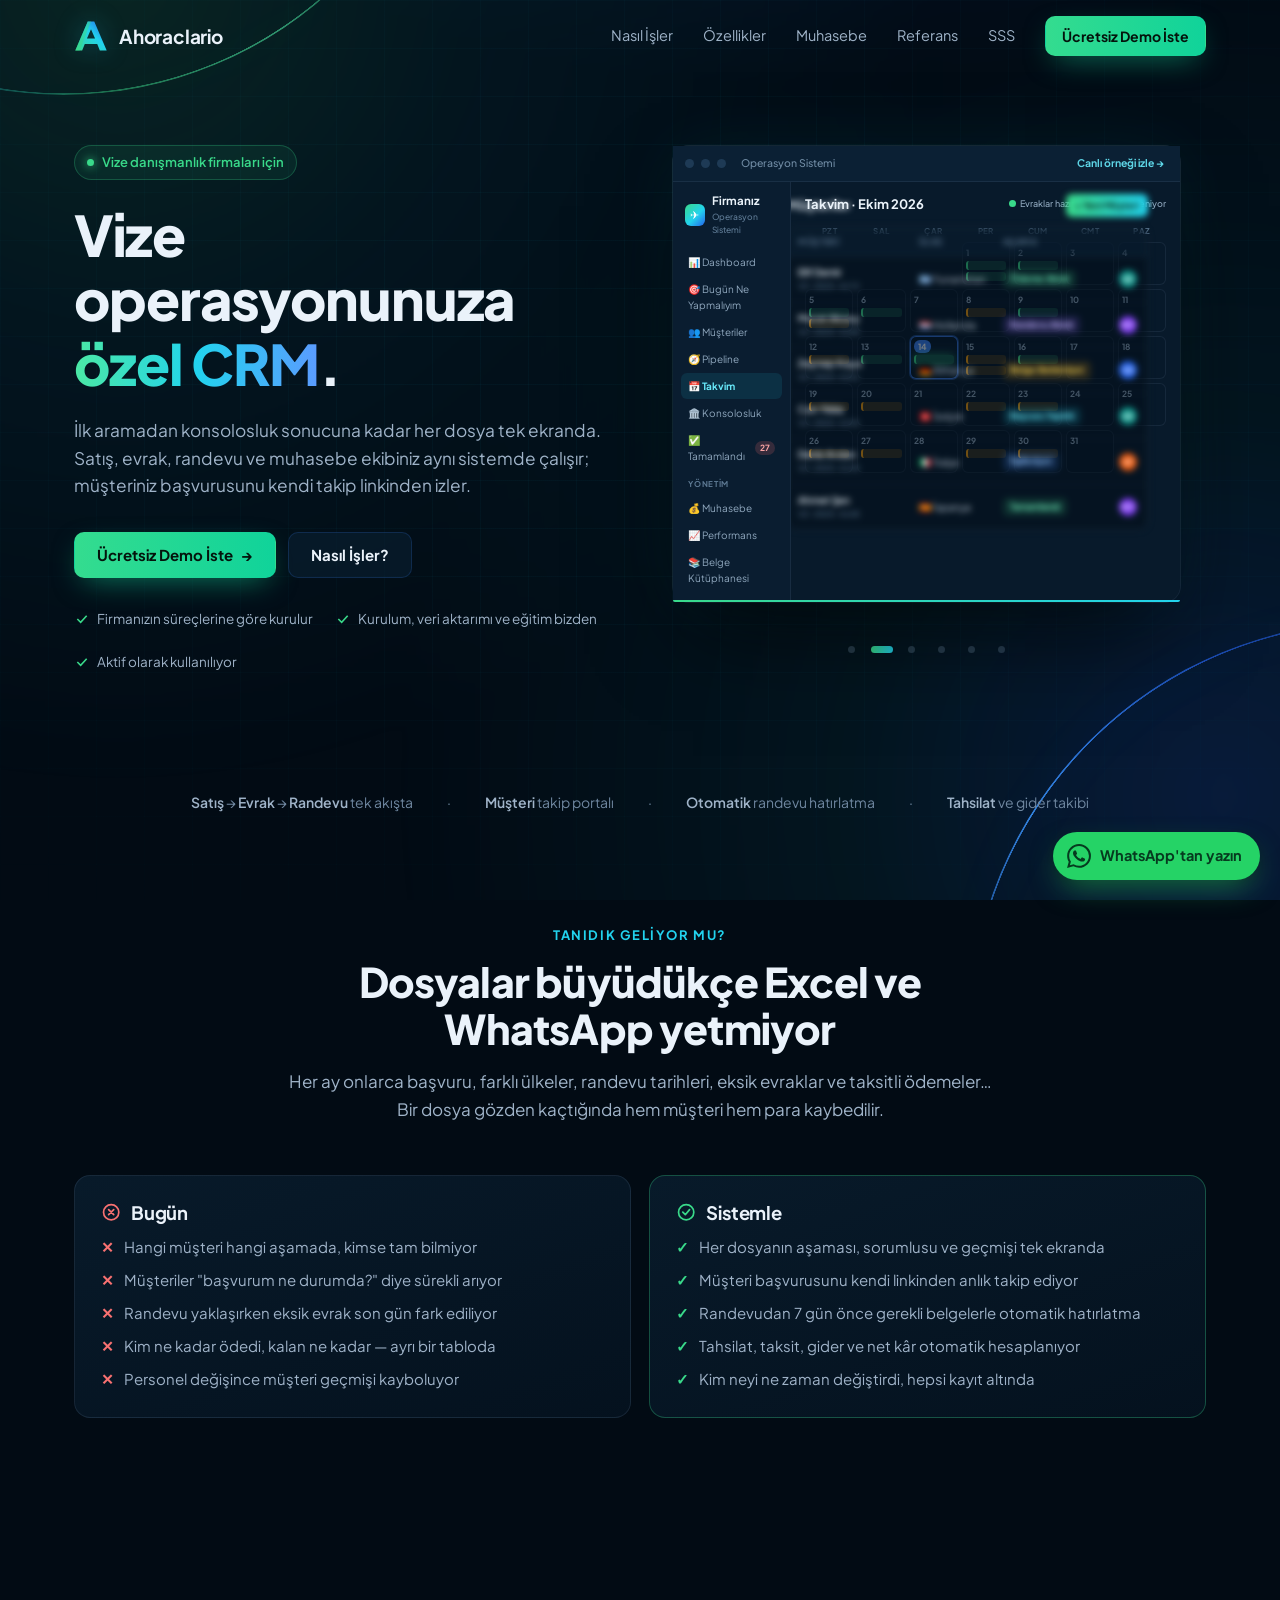
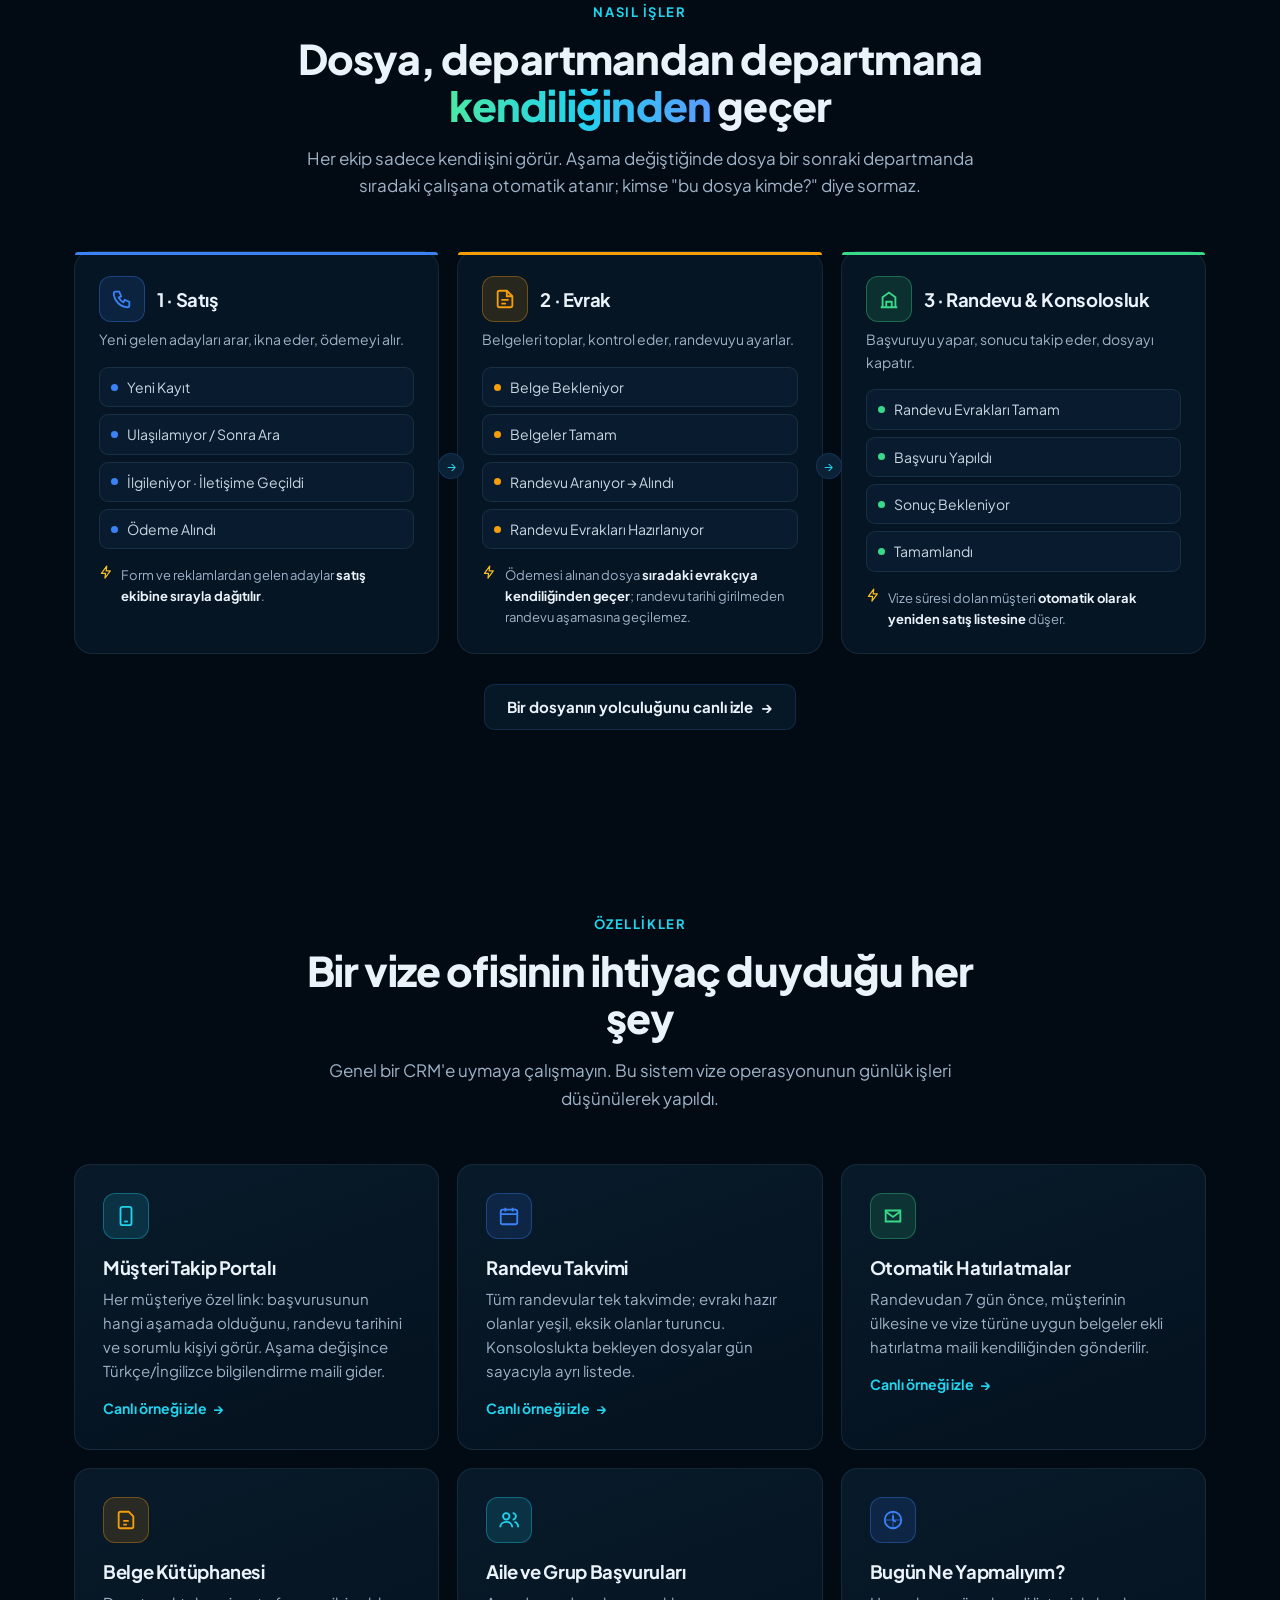
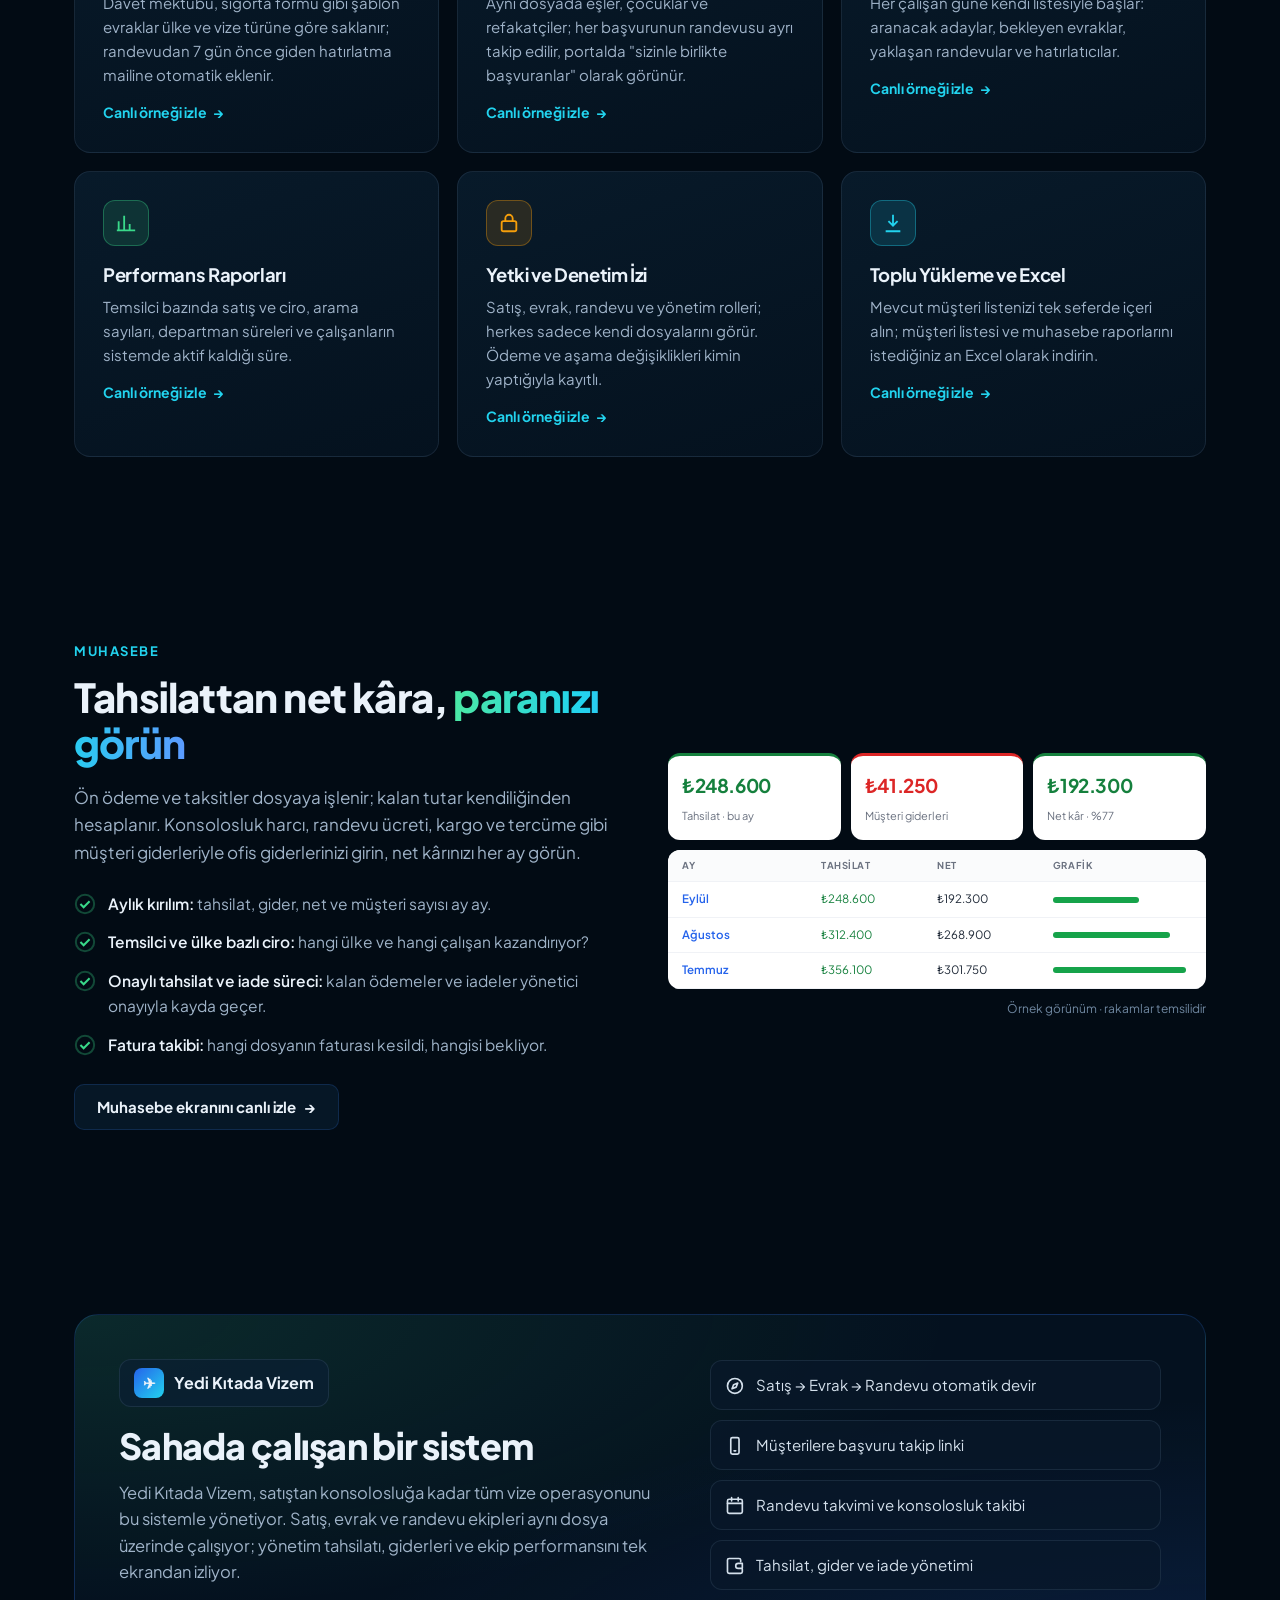
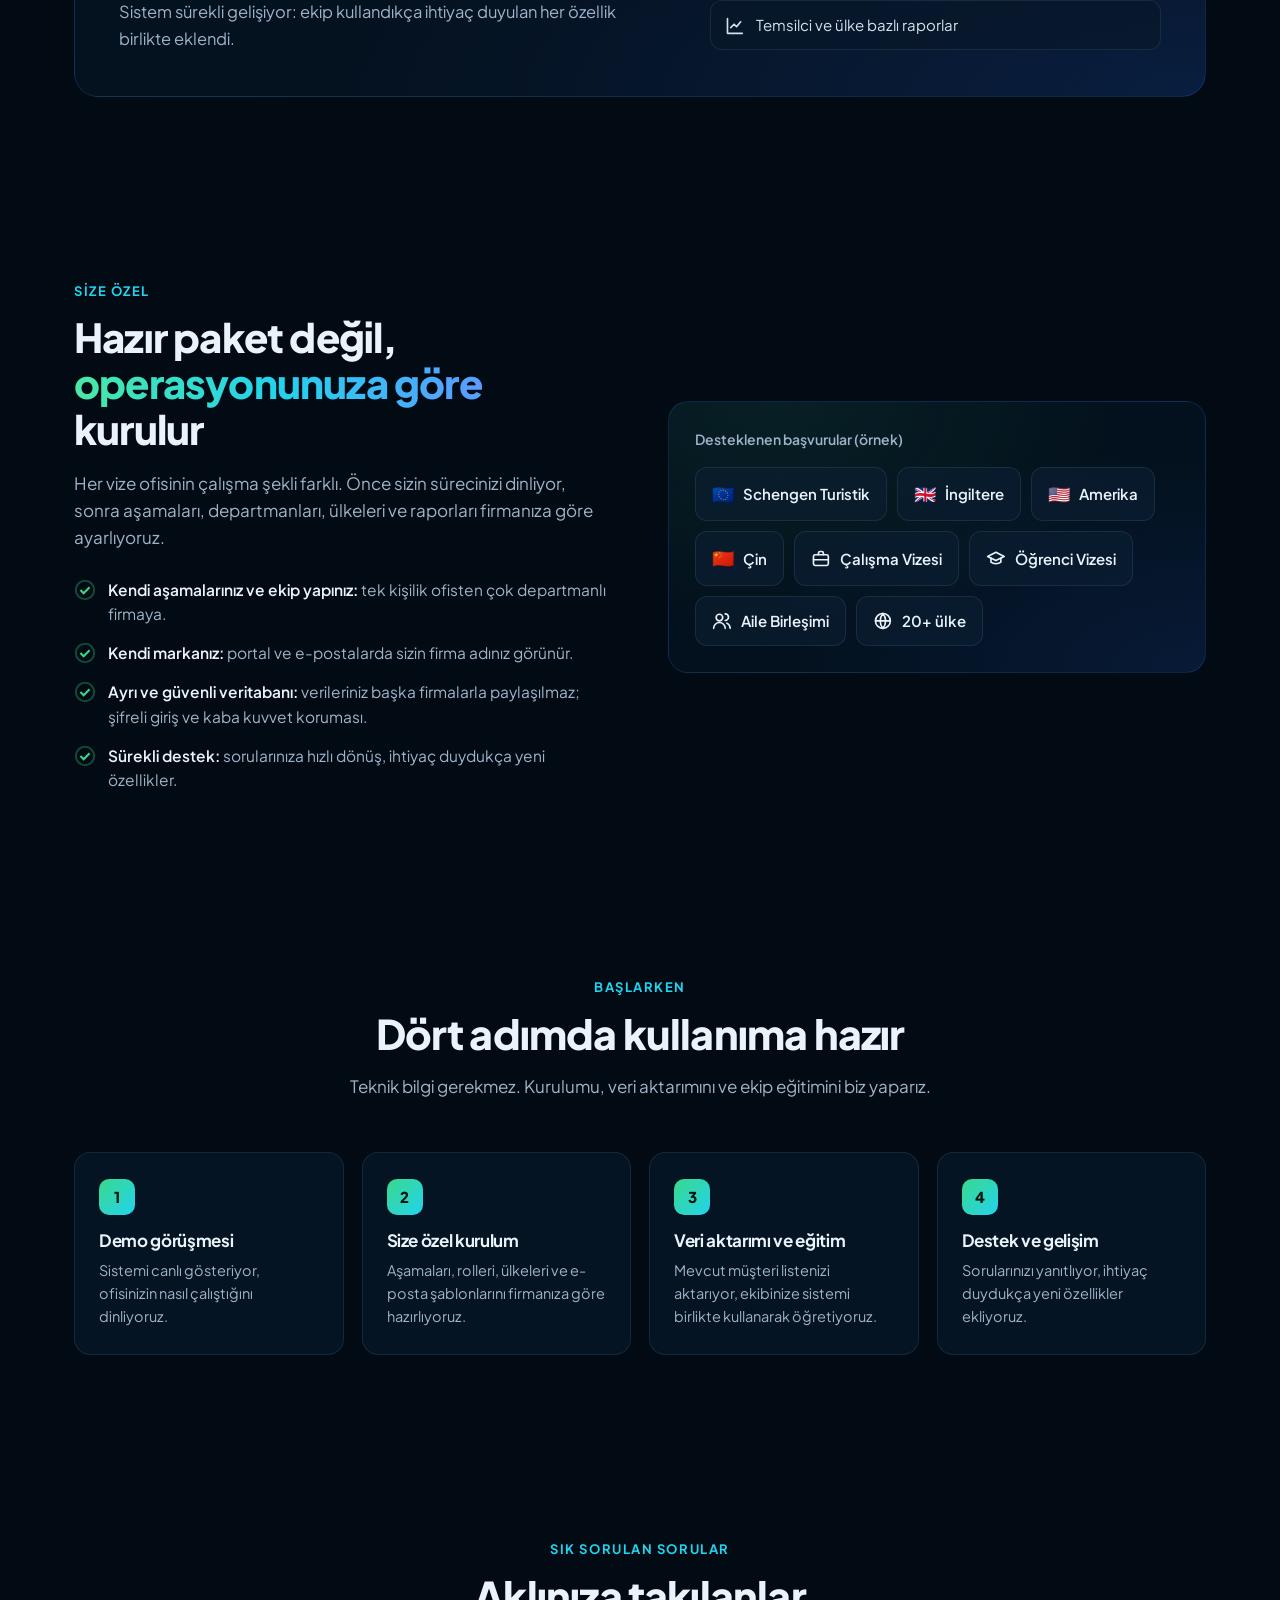
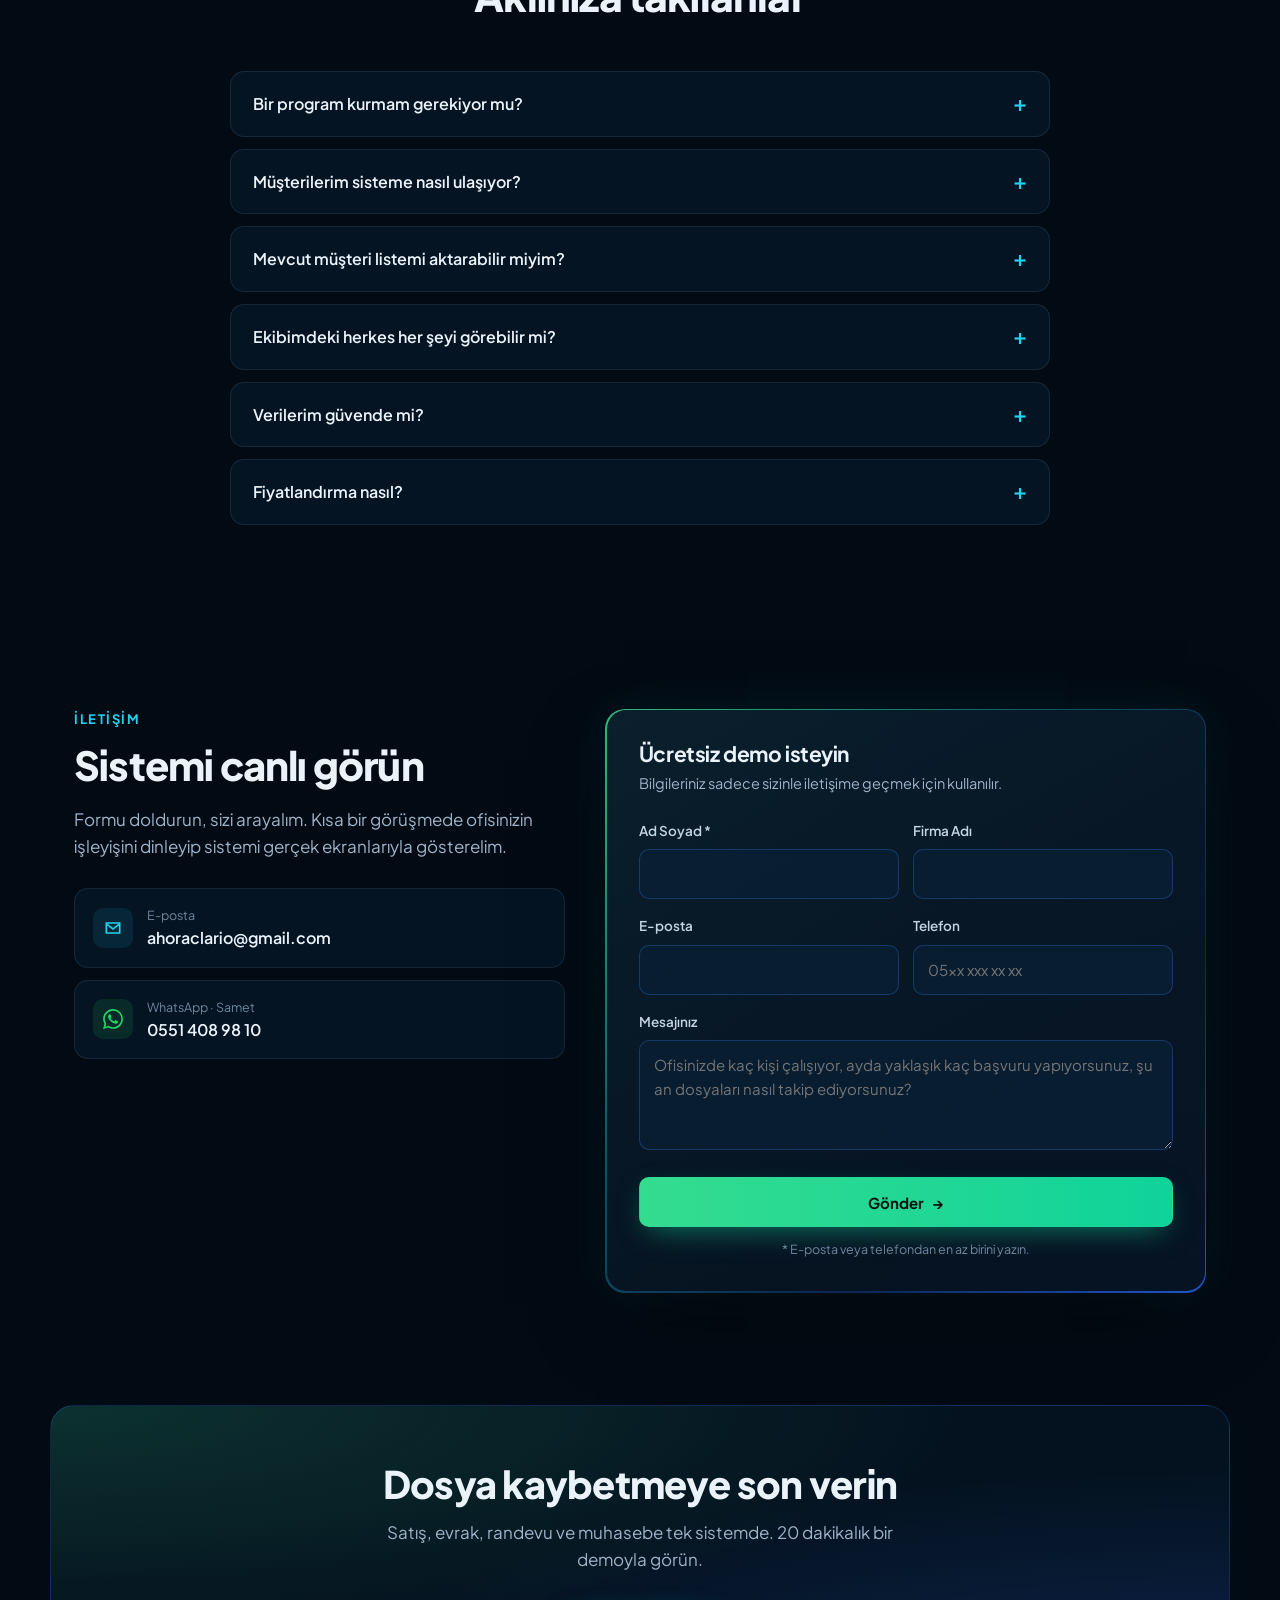
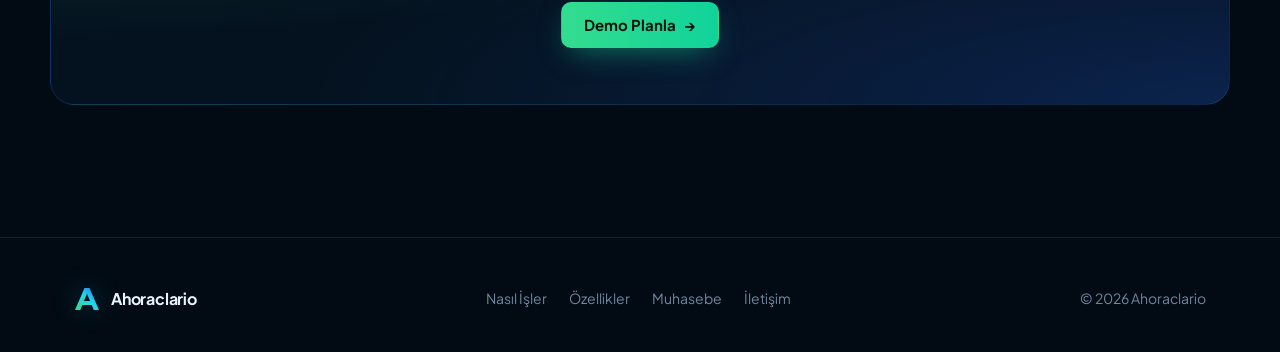
==== commit 532d4891: "Add files via upload" ====
--- a/index.html
+++ b/index.html
@@ -23,9 +23,17 @@
 <meta name="twitter:description" content="İlk aramadan konsolosluk sonucuna kadar her dosya tek ekranda. Satış, evrak, randevu ve muhasebe aynı sistemde.">
 <meta name="twitter:image" content="https://ahoraclario.github.io/og-image.jpg">
 <link rel="icon" href="data:image/svg+xml,%3Csvg xmlns='http://www.w3.org/2000/svg' viewBox='0 0 52 52'%3E%3Cdefs%3E%3ClinearGradient id='g' x1='0' y1='1' x2='1' y2='0'%3E%3Cstop offset='0' stop-color='%2339D98A'/%3E%3Cstop offset='.55' stop-color='%2322D3EE'/%3E%3Cstop offset='1' stop-color='%232563EB'/%3E%3C/linearGradient%3E%3C/defs%3E%3Cpath d='M21 4h10l19 44H39.5l-4-9.8H16.5l-4 9.8H2L21 4Zm5 11.5L19.8 30h12.4L26 15.5Z' fill='url(%23g)'/%3E%3C/svg%3E">
+<script>
+/* Windows bayrak emojilerini göstermez ("GR" yazar); gerekiyorsa bayrak fontu yüklenir.
+   country-flag-emoji-polyfill (MIT, TalkJS) temel alınmıştır. */
+(()=>{const f='"Twemoji Mozilla","Apple Color Emoji","Segoe UI Emoji","Segoe UI Symbol","Noto Color Emoji",sans-serif';
+const t=e=>{const c=document.createElement('canvas');c.width=c.height=1;const x=c.getContext('2d',{willReadFrequently:true});x.textBaseline='top';x.font='100px '+f;x.scale(.01,.01);
+const p=k=>{x.clearRect(0,0,100,100);x.fillStyle=k;x.fillText(e,0,0);return x.getImageData(0,0,1,1).data.join(',')};const w=p('#fff'),b=p('#000');return b===w&&!b.startsWith('0,0,0,')};
+try{if(t('\u{1F60A}')&&!t('\u{1F1E8}\u{1F1ED}')){const s=document.createElement('style');s.textContent="@font-face{font-family:'Twemoji Country Flags';unicode-range:U+1F1E6-1F1FF,U+1F3F4,U+E0062-E0063,U+E0065,U+E0067,U+E006C,U+E006E,U+E0073-E0074,U+E0077,U+E007F;src:url('https://cdn.jsdelivr.net/npm/country-flag-emoji-polyfill@0.1.10/dist/TwemojiCountryFlags.woff2') format('woff2');font-display:swap}";document.head.appendChild(s)}}catch(e){}})();
+</script>
 <link rel="preconnect" href="https://fonts.googleapis.com">
 <link rel="preconnect" href="https://fonts.gstatic.com" crossorigin>
-<link href="https://fonts.googleapis.com/css2?family=Inter:wght@400;500;600;700;800&display=swap" rel="stylesheet">
+<link href="https://fonts.googleapis.com/css2?family=Plus+Jakarta+Sans:wght@400;500;600;700;800&display=swap" rel="stylesheet">
 <script type="application/ld+json">
 {"@context":"https://schema.org","@type":"Organization","name":"Ahoraclario","url":"https://ahoraclario.github.io/","email":"ahoraclario@gmail.com","telephone":"+90 551 408 98 10","description":"Vize danışmanlık firmalarına özel CRM ve operasyon sistemleri kurar.","areaServed":"TR"}
 </script>
@@ -62,7 +70,7 @@
 /* Hero: sayfalardan kesitler, kendiliğinden kayar */
 .hero-visual .app.dark{overflow:visible}
 .app.dark .app-top{position:relative}
-.hv-link{margin-left:auto;font-size:10.5px;font-weight:700;color:#67E8F9;text-decoration:none;opacity:.9;transition:opacity .2s}
+.hv-link{margin:-12px 0 -12px auto;padding:12px 4px;font-size:10.5px;font-weight:700;color:#67E8F9;text-decoration:none;opacity:.9;transition:opacity .2s}
 .hv-link:hover{opacity:1;text-decoration:underline}
 .app.dark .app-body{min-height:332px}
 .app.dark .app-nav div[data-s]{cursor:pointer;transition:background .35s,color .35s}
@@ -129,9 +137,11 @@
 .hv-toast .ic{width:28px;height:28px;flex-shrink:0;border-radius:8px;display:grid;place-items:center;background:rgba(57,217,138,.15);color:#39D98A;font-size:13px;font-weight:800}
 .hv-toast b{font-weight:600}
 .hv-toast small{display:block;color:#5E7A94;font-size:10px;margin-top:1px}
-.hv-dots{display:flex;justify-content:center;gap:6px;margin-top:36px}
-.hv-dots button{width:7px;height:7px;padding:0;border:0;border-radius:4px;background:rgba(148,178,210,.25);cursor:pointer;transition:width .35s,background .35s}
-.hv-dots button.on{width:22px;background:linear-gradient(90deg,#39D98A,#22D3EE)}
+.hv-dots{display:flex;justify-content:center;gap:0;margin-top:26px}
+.hv-dots button{width:30px;height:44px;padding:0;border:0;background:none;cursor:pointer;display:grid;place-items:center}
+.hv-dots button::before{content:"";width:7px;height:7px;border-radius:4px;background:rgba(148,178,210,.25);transition:width .35s,background .35s}
+.hv-dots button.on::before{width:22px;background:linear-gradient(90deg,#39D98A,#22D3EE)}
+.hv-dots button:focus-visible{outline:2px solid #22D3EE;outline-offset:-6px;border-radius:8px}
 @media (max-width:760px){ .hv-toast{position:relative;right:auto;bottom:auto;margin:14px auto 0;max-width:none;width:fit-content} .hv-dots{margin-top:12px} .hv-p{grid-template-columns:70px minmax(0,1fr) 24px} }
 @media (prefers-reduced-motion:reduce){ .hv-s,.hv-toast{transition:none} .hv-s.on .hi,.hv-s.on .hv-bars i,.hv-s.on .hv-p .bar i{animation:none;opacity:1;transform:none} }
 </style>
@@ -273,7 +283,7 @@
       <p>Her ay onlarca başvuru, farklı ülkeler, randevu tarihleri, eksik evraklar ve taksitli ödemeler… Bir dosya gözden kaçtığında hem müşteri hem para kaybedilir.</p>
     </div>
     <div class="pain">
-      <div class="card bad reveal"><h3>😩 Bugün</h3>
+      <div class="card bad reveal"><h3><svg class="ico" viewBox="0 0 24 24" aria-hidden="true"><circle cx="12" cy="12" r="9"/><path d="m15 9-6 6M9 9l6 6"/></svg> Bugün</h3>
         <ul>
           <li>Hangi müşteri hangi aşamada, kimse tam bilmiyor</li>
           <li>Müşteriler "başvurum ne durumda?" diye sürekli arıyor</li>
@@ -281,7 +291,7 @@
           <li>Kim ne kadar ödedi, kalan ne kadar — ayrı bir tabloda</li>
           <li>Personel değişince müşteri geçmişi kayboluyor</li>
         </ul></div>
-      <div class="card good reveal"><h3>✨ Sistemle</h3>
+      <div class="card good reveal"><h3><svg class="ico" viewBox="0 0 24 24" aria-hidden="true"><circle cx="12" cy="12" r="9"/><path d="m8 12 3 3 5-6"/></svg> Sistemle</h3>
         <ul>
           <li>Her dosyanın aşaması, sorumlusu ve geçmişi tek ekranda</li>
           <li>Müşteri başvurusunu kendi linkinden anlık takip ediyor</li>
@@ -306,19 +316,19 @@
         <div class="lane-h"><div class="ficon"><svg viewBox="0 0 24 24" fill="none" stroke="currentColor" stroke-width="2"><path d="M5 4h4l2 5-2.5 1.5a11 11 0 0 0 5 5L15 13l5 2v4a2 2 0 0 1-2 2A16 16 0 0 1 3 6a2 2 0 0 1 2-2"/></svg></div><h3>1 · Satış</h3></div>
         <p class="who">Yeni gelen adayları arar, ikna eder, ödemeyi alır.</p>
         <div class="stages"><span>Yeni Kayıt</span><span>Ulaşılamıyor / Sonra Ara</span><span>İlgileniyor · İletişime Geçildi</span><span>Ödeme Alındı</span></div>
-        <p class="handoff">⚡ <span>Form ve reklamlardan gelen adaylar <b>satış ekibine sırayla dağıtılır</b>.</span></p>
+        <p class="handoff"><svg class="ico" viewBox="0 0 24 24" aria-hidden="true"><path d="M13 2 4 14h7l-1 8 9-12h-7z"/></svg> <span>Form ve reklamlardan gelen adaylar <b>satış ekibine sırayla dağıtılır</b>.</span></p>
       </div>
       <div class="lane reveal" style="--lc:#F59E0B">
         <div class="lane-h"><div class="ficon"><svg viewBox="0 0 24 24" fill="none" stroke="currentColor" stroke-width="2"><path d="M14 3H6a2 2 0 0 0-2 2v14a2 2 0 0 0 2 2h12a2 2 0 0 0 2-2V9z"/><path d="M14 3v6h6M8 13h8M8 17h5"/></svg></div><h3>2 · Evrak</h3></div>
         <p class="who">Belgeleri toplar, kontrol eder, randevuyu ayarlar.</p>
         <div class="stages"><span>Belge Bekleniyor</span><span>Belgeler Tamam</span><span>Randevu Aranıyor → Alındı</span><span>Randevu Evrakları Hazırlanıyor</span></div>
-        <p class="handoff">⚡ <span>Ödemesi alınan dosya <b>sıradaki evrakçıya kendiliğinden geçer</b>; randevu tarihi girilmeden randevu aşamasına geçilemez.</span></p>
+        <p class="handoff"><svg class="ico" viewBox="0 0 24 24" aria-hidden="true"><path d="M13 2 4 14h7l-1 8 9-12h-7z"/></svg> <span>Ödemesi alınan dosya <b>sıradaki evrakçıya kendiliğinden geçer</b>; randevu tarihi girilmeden randevu aşamasına geçilemez.</span></p>
       </div>
       <div class="lane reveal" style="--lc:#39D98A">
         <div class="lane-h"><div class="ficon"><svg viewBox="0 0 24 24" fill="none" stroke="currentColor" stroke-width="2"><path d="M3 21h18M5 21V10l7-5 7 5v11M9 21v-6h6v6"/></svg></div><h3>3 · Randevu & Konsolosluk</h3></div>
         <p class="who">Başvuruyu yapar, sonucu takip eder, dosyayı kapatır.</p>
         <div class="stages"><span>Randevu Evrakları Tamam</span><span>Başvuru Yapıldı</span><span>Sonuç Bekleniyor</span><span>Tamamlandı</span></div>
-        <p class="handoff">⚡ <span>Vize süresi dolan müşteri <b>otomatik olarak yeniden satış listesine</b> düşer.</span></p>
+        <p class="handoff"><svg class="ico" viewBox="0 0 24 24" aria-hidden="true"><path d="M13 2 4 14h7l-1 8 9-12h-7z"/></svg> <span>Vize süresi dolan müşteri <b>otomatik olarak yeniden satış listesine</b> düşer.</span></p>
       </div>
     </div>
     <div style="text-align:center;margin-top:30px" class="reveal"><a href="is-akisi.html" class="btn btn-ghost">Bir dosyanın yolculuğunu canlı izle <span aria-hidden="true">→</span></a></div>
@@ -371,15 +381,15 @@
     </div>
     <div class="reveal">
       <div class="money">
-        <div class="mcard" style="--mc:#16A34A"><b>₺248.600</b><small>Tahsilat · bu ay</small></div>
+        <div class="mcard" style="--mc:#15803D"><b>₺248.600</b><small>Tahsilat · bu ay</small></div>
         <div class="mcard" style="--mc:#DC2626"><b>₺41.250</b><small>Müşteri giderleri</small></div>
-        <div class="mcard" style="--mc:#16A34A"><b>₺192.300</b><small>Net kâr · %77</small></div>
+        <div class="mcard" style="--mc:#15803D"><b>₺192.300</b><small>Net kâr · %77</small></div>
       </div>
       <div class="mtable">
         <div><span>AY</span><span>TAHSİLAT</span><span>NET</span><span>GRAFİK</span></div>
-        <div><span style="color:#2563EB;font-weight:600">Eylül</span><span style="color:#16A34A">₺248.600</span><span>₺192.300</span><span><span class="bar" style="width:62%;display:block"></span></span></div>
-        <div><span style="color:#2563EB;font-weight:600">Ağustos</span><span style="color:#16A34A">₺312.400</span><span>₺268.900</span><span><span class="bar" style="width:84%;display:block"></span></span></div>
-        <div><span style="color:#2563EB;font-weight:600">Temmuz</span><span style="color:#16A34A">₺356.100</span><span>₺301.750</span><span><span class="bar" style="width:96%;display:block"></span></span></div>
+        <div><span style="color:#2563EB;font-weight:600">Eylül</span><span style="color:#15803D">₺248.600</span><span>₺192.300</span><span><span class="bar" style="width:62%;display:block"></span></span></div>
+        <div><span style="color:#2563EB;font-weight:600">Ağustos</span><span style="color:#15803D">₺312.400</span><span>₺268.900</span><span><span class="bar" style="width:84%;display:block"></span></span></div>
+        <div><span style="color:#2563EB;font-weight:600">Temmuz</span><span style="color:#15803D">₺356.100</span><span>₺301.750</span><span><span class="bar" style="width:96%;display:block"></span></span></div>
       </div>
       <p class="demo-note">Örnek görünüm · rakamlar temsilidir</p>
     </div>
@@ -396,11 +406,11 @@
         <p>Sistem sürekli gelişiyor: ekip kullandıkça ihtiyaç duyulan her özellik birlikte eklendi.</p>
       </div>
       <ul class="ref-list">
-        <li><i>🧭</i>Satış → Evrak → Randevu otomatik devir</li>
-        <li><i>📱</i>Müşterilere başvuru takip linki</li>
-        <li><i>📅</i>Randevu takvimi ve konsolosluk takibi</li>
-        <li><i>💰</i>Tahsilat, gider ve iade yönetimi</li>
-        <li><i>📈</i>Temsilci ve ülke bazlı raporlar</li>
+        <li><i><svg class="ico" viewBox="0 0 24 24" aria-hidden="true"><circle cx="12" cy="12" r="9"/><path d="m15.5 8.5-2 5-5 2 2-5z"/></svg></i>Satış → Evrak → Randevu otomatik devir</li>
+        <li><i><svg class="ico" viewBox="0 0 24 24" aria-hidden="true"><rect x="7" y="2" width="10" height="20" rx="2"/><path d="M11 18h2"/></svg></i>Müşterilere başvuru takip linki</li>
+        <li><i><svg class="ico" viewBox="0 0 24 24" aria-hidden="true"><rect x="3" y="4" width="18" height="17" rx="2"/><path d="M3 9h18M8 2v4M16 2v4"/></svg></i>Randevu takvimi ve konsolosluk takibi</li>
+        <li><i><svg class="ico" viewBox="0 0 24 24" aria-hidden="true"><path d="M19 7V5a2 2 0 0 0-2-2H5a2 2 0 0 0-2 2v14a2 2 0 0 0 2 2h14a2 2 0 0 0 2-2v-3"/><path d="M21 9h-5a3 3 0 0 0 0 6h5z"/></svg></i>Tahsilat, gider ve iade yönetimi</li>
+        <li><i><svg class="ico" viewBox="0 0 24 24" aria-hidden="true"><path d="M3 3v18h18"/><path d="m7 14 4-4 3 3 5-6"/></svg></i>Temsilci ve ülke bazlı raporlar</li>
       </ul>
     </div>
   </div>
@@ -426,10 +436,10 @@
         <span class="chip"><i>🇬🇧</i>İngiltere</span>
         <span class="chip"><i>🇺🇸</i>Amerika</span>
         <span class="chip"><i>🇨🇳</i>Çin</span>
-        <span class="chip"><i>💼</i>Çalışma Vizesi</span>
-        <span class="chip"><i>🎓</i>Öğrenci Vizesi</span>
-        <span class="chip"><i>👨‍👩‍👧</i>Aile Birleşimi</span>
-        <span class="chip"><i>🌍</i>20+ ülke</span>
+        <span class="chip"><i><svg class="ico" viewBox="0 0 24 24" aria-hidden="true"><rect x="3" y="7" width="18" height="13" rx="2"/><path d="M9 7V5a2 2 0 0 1 2-2h2a2 2 0 0 1 2 2v2M3 13h18"/></svg></i>Çalışma Vizesi</span>
+        <span class="chip"><i><svg class="ico" viewBox="0 0 24 24" aria-hidden="true"><path d="M22 9 12 4 2 9l10 5 10-5Z"/><path d="M6 11v5c3 2.5 9 2.5 12 0v-5"/></svg></i>Öğrenci Vizesi</span>
+        <span class="chip"><i><svg class="ico" viewBox="0 0 24 24" aria-hidden="true"><circle cx="9" cy="8" r="4"/><path d="M2 21a7 7 0 0 1 14 0M16 3.5a4 4 0 0 1 0 8M22 21a7 7 0 0 0-4-6.3"/></svg></i>Aile Birleşimi</span>
+        <span class="chip"><i><svg class="ico" viewBox="0 0 24 24" aria-hidden="true"><circle cx="12" cy="12" r="9"/><path d="M3 12h18M12 3a14 14 0 0 1 0 18M12 3a14 14 0 0 0 0 18"/></svg></i>20+ ülke</span>
       </div>
     </div>
   </div>
@@ -535,13 +545,22 @@
 const API_URL = 'https://tuozgfnjxxwrcuyfrwxq.supabase.co/functions/v1/rapid-service';
 const form = document.getElementById('leadForm'), box = document.getElementById('f-msg-box'), btn = document.getElementById('f-submit');
 function show(type, text){ box.className = 'form-msg ' + type; box.textContent = text; }
+// Alan hatası: mesaj ilgili alanın hemen altında çıkar, alan kırmızıyla işaretlenir
+function fieldErr(name, text){
+  const inp = form.elements[name], fld = inp.closest('.fld'); let m = fld.querySelector('.ferr');
+  if(!m){ m = document.createElement('p'); m.className = 'ferr'; m.id = 'err-' + name; fld.appendChild(m); }
+  m.textContent = text; fld.classList.add('bad'); inp.setAttribute('aria-invalid', 'true'); inp.setAttribute('aria-describedby', m.id); inp.focus();
+}
+function clearErrs(){ form.querySelectorAll('.fld.bad').forEach(f => { f.classList.remove('bad'); const i = f.querySelector('input,textarea'); i.removeAttribute('aria-invalid'); i.removeAttribute('aria-describedby'); f.querySelector('.ferr')?.remove(); }); }
+form.addEventListener('input', e => { const f = e.target.closest('.fld.bad'); if(f){ f.classList.remove('bad'); e.target.removeAttribute('aria-invalid'); f.querySelector('.ferr')?.remove(); } });
 form.addEventListener('submit', async e => {
   e.preventDefault();
   const data = Object.fromEntries(new FormData(form).entries());
   Object.keys(data).forEach(k => data[k] = String(data[k]).trim());
-  if(!data.name){ show('err', 'Lütfen adınızı yazın.'); form.elements.name.focus(); return; }
-  if(!data.email && !data.phone){ show('err', 'Size ulaşabilmemiz için e-posta veya telefon yazın.'); form.elements.email.focus(); return; }
-  if(data.email && !/^[^\s@]+@[^\s@]+\.[^\s@]+$/.test(data.email)){ show('err', 'E-posta adresi geçerli görünmüyor.'); form.elements.email.focus(); return; }
+  clearErrs(); box.className = 'form-msg';
+  if(!data.name){ fieldErr('name', 'Lütfen adınızı yazın.'); return; }
+  if(!data.email && !data.phone){ fieldErr('phone', 'Size ulaşabilmemiz için telefon ya da e-posta yazın.'); return; }
+  if(data.email && !/^[^\s@]+@[^\s@]+\.[^\s@]+$/.test(data.email)){ fieldErr('email', 'E-posta adresi geçerli görünmüyor (örnek: ad@firma.com).'); return; }
   btn.disabled = true; btn.textContent = 'Gönderiliyor…';
   try{
     const res = await fetch(API_URL, { method:'POST', headers:{'Content-Type':'application/json'}, body: JSON.stringify({ action:'websiteLead', ...data }) });
--- a/site.css
+++ b/site.css
@@ -7,7 +7,7 @@
 }
 *{box-sizing:border-box}
 html{scroll-behavior:smooth;-webkit-text-size-adjust:100%}
-body{margin:0;background:var(--bg);color:var(--text);font-family:Inter,-apple-system,BlinkMacSystemFont,"Segoe UI",Roboto,Helvetica,Arial,sans-serif;line-height:1.6;-webkit-font-smoothing:antialiased;overflow-x:hidden}
+body{margin:0;background:var(--bg);color:var(--text);font-family:"Twemoji Country Flags","Plus Jakarta Sans",-apple-system,BlinkMacSystemFont,"Segoe UI",Roboto,Helvetica,Arial,sans-serif;line-height:1.6;-webkit-font-smoothing:antialiased;overflow-x:hidden}
 a{color:inherit;text-decoration:none}
 img,svg{display:block}
 .wrap{max-width:var(--max);margin:0 auto;padding:0 24px}
@@ -46,7 +46,7 @@
 .btn-ghost{background:rgba(11,32,51,.6);border-color:var(--border);color:var(--text)}
 .btn-ghost:hover{border-color:rgba(34,211,238,.5)}
 .btn-sm{height:40px;padding:0 16px;font-size:14px}
-.menu-btn{display:none;background:none;border:1px solid var(--border);color:var(--text);border-radius:9px;width:42px;height:40px;cursor:pointer}
+.menu-btn{display:none;background:none;border:1px solid var(--border);color:var(--text);border-radius:9px;width:44px;height:44px;cursor:pointer}
 
 /* ── Hero ── */
 .hero{padding:72px 0 90px}
@@ -186,11 +186,11 @@
 .app-logo{display:flex;align-items:center;gap:7px;margin:0 4px 12px}
 .app-logo span{width:22px;height:22px;border-radius:6px;background:#2563EB;color:#fff;display:grid;place-items:center;font-size:11px}
 .app-logo b{font-size:11.5px;color:#111827;line-height:1.1}
-.app-logo small{display:block;font-size:8.5px;color:#9CA3AF;font-weight:500}
+.app-logo small{display:block;font-size:8.5px;color:#6B7280;font-weight:500}
 .app-nav div{padding:5px 7px;border-radius:6px;color:#4B5563;font-size:10px;display:flex;justify-content:space-between;align-items:center;margin-bottom:1px}
 .app-nav div.on{background:#EFF4FF;color:#2563EB;font-weight:700}
 .app-nav em{font-style:normal;font-size:8.5px;background:#FEE2E2;color:#DC2626;border-radius:8px;padding:0 5px;font-weight:700}
-.app-nav h5{margin:9px 7px 4px;font-size:8px;letter-spacing:.08em;color:#9CA3AF}
+.app-nav h5{margin:9px 7px 4px;font-size:8px;letter-spacing:.08em;color:#6B7280}
 .app-main{padding:12px 14px;overflow:hidden}
 .app-h{display:flex;justify-content:space-between;align-items:center;margin-bottom:10px}
 .app-h b{font-size:13px;color:#111827}
@@ -198,8 +198,8 @@
 .app-tbl{background:#fff;border:1px solid #E5E9F0;border-radius:9px;overflow:hidden}
 .app-tr{display:grid;grid-template-columns:66px minmax(72px,1fr) 78px 98px 58px;gap:6px;align-items:center;padding:7px 10px;border-bottom:1px solid #F0F2F6;font-size:10px}
 .app-tr:last-child{border-bottom:0}
-.app-tr.hd{font-size:8.5px;font-weight:700;letter-spacing:.05em;color:#9CA3AF;background:#FAFBFC}
-.app-tr .fn{font-family:ui-monospace,Menlo,Consolas,monospace;color:#9CA3AF;font-size:9px}
+.app-tr.hd{font-size:8.5px;font-weight:700;letter-spacing:.05em;color:#6B7280;background:#FAFBFC}
+.app-tr .fn{font-family:ui-monospace,Menlo,Consolas,monospace;color:#6B7280;font-size:9px}
 .app-tr b{color:#111827;font-weight:600;white-space:nowrap;overflow:hidden;text-overflow:ellipsis}
 .app-tr > span{white-space:nowrap;overflow:hidden;text-overflow:ellipsis}
 .st{display:inline-block;padding:2px 7px;border-radius:5px;font-weight:700;font-size:9px;white-space:nowrap}
@@ -213,10 +213,10 @@
 .phone-in small{color:#6B7280;font-size:8.5px}
 .pstep{display:flex;gap:7px;align-items:flex-start;margin-top:8px}
 .pstep i{flex-shrink:0;width:14px;height:14px;border-radius:50%;background:#E5E7EB;display:grid;place-items:center;font-style:normal;font-size:8px;color:#fff;margin-top:1px}
-.pstep.done i{background:#22C55E}.pstep.now i{background:#2563EB;box-shadow:0 0 0 3px #DBEAFE}
+.pstep.done i{background:#16A34A}.pstep.now i{background:#2563EB;box-shadow:0 0 0 3px #DBEAFE}
 .pstep b{display:block;font-size:9.5px;color:#111827}
 .pstep span{color:#6B7280;font-size:8.5px}
-.pstep.todo b{color:#9CA3AF}
+.pstep.todo b{color:#6B7280}
 .hero-visual{position:relative;margin-right:26px}
 
 /* Hero ekranı: sitenin koyu temasına uyumlu görünüm */
@@ -270,7 +270,7 @@
 .mcard small{color:#6B7280;font-size:11px}
 .mtable{margin-top:10px;background:#fff;border-radius:12px;overflow:hidden;color:#1F2937;font-size:11.5px}
 .mtable div{display:grid;grid-template-columns:1.2fr 1fr 1fr 1.2fr;padding:8px 14px;border-bottom:1px solid #F0F2F6;align-items:center}
-.mtable div:first-child{font-size:9.5px;font-weight:700;letter-spacing:.06em;color:#9CA3AF;background:#FAFBFC}
+.mtable div:first-child{font-size:9.5px;font-weight:700;letter-spacing:.06em;color:#6B7280;background:#FAFBFC}
 .mtable .bar{height:6px;border-radius:4px;background:#16A34A}
 .demo-note{font-size:12px;color:var(--faint);margin-top:10px;text-align:right}
 
@@ -364,7 +364,7 @@
 .file-h b{font-size:15px;color:#111827;display:block}
 .file-h small{color:#6B7280;font-size:11px}
 .ffield{background:#fff;border:1px solid #E5E9F0;border-radius:9px;padding:9px 11px;margin-bottom:9px;transition:border-color .3s,box-shadow .3s}
-.ffield label{display:block;font-size:10px;font-weight:700;letter-spacing:.05em;color:#9CA3AF;margin-bottom:3px}
+.ffield label{display:block;font-size:10px;font-weight:700;letter-spacing:.05em;color:#6B7280;margin-bottom:3px}
 .ffield .v{font-size:13px;font-weight:600;color:#111827;min-height:18px;display:flex;align-items:center;gap:8px}
 .ffield.hl{border-color:#2563EB;box-shadow:0 0 0 3px #DBEAFE}
 .win .st{font-size:11px;padding:3px 9px}
@@ -398,17 +398,17 @@
 .p-head .meta{font-size:10.5px;opacity:.9}
 .p-body{padding:12px}
 .p-card{background:#fff;border:1px solid #E5E9F0;border-radius:12px;padding:12px;margin-bottom:10px}
-.p-card h6{margin:0 0 8px;font-size:10.5px;letter-spacing:.05em;color:#9CA3AF;text-transform:uppercase}
+.p-card h6{margin:0 0 8px;font-size:10.5px;letter-spacing:.05em;color:#6B7280;text-transform:uppercase}
 .ps{display:flex;gap:9px;align-items:flex-start;position:relative;padding-bottom:10px}
 .ps:not(:last-child)::after{content:'';position:absolute;left:7.5px;top:17px;bottom:0;width:1.5px;background:#E5E7EB}
 .ps.done:not(:last-child)::after{background:#22C55E}
 .ps i{flex-shrink:0;width:16px;height:16px;border-radius:50%;background:#E5E7EB;display:grid;place-items:center;font-style:normal;font-size:9px;color:#fff;transition:all .4s;position:relative;z-index:1}
-.ps.done i{background:#22C55E}
+.ps.done i{background:#16A34A}
 .ps.now i{background:#2563EB;box-shadow:0 0 0 4px #DBEAFE;animation:pulse 1.6s ease-in-out infinite}
 @keyframes pulse{50%{box-shadow:0 0 0 7px rgba(219,234,254,.5)}}
 .ps b{display:block;font-size:11.5px;color:#111827;transition:color .3s}
 .ps span{color:#6B7280;font-size:10.5px}
-.ps.todo b{color:#9CA3AF;font-weight:500}
+.ps.todo b{color:#6B7280;font-weight:500}
 .appt{display:flex;gap:10px;align-items:center;max-height:0;opacity:0;overflow:hidden;transition:all .6s}
 .appt.show{max-height:90px;opacity:1}
 .appt .d{width:44px;height:48px;border-radius:9px;background:#EFF6FF;color:#1D4ED8;display:grid;place-items:center;text-align:center;font-weight:800;font-size:16px;line-height:1;flex-shrink:0}
@@ -416,13 +416,13 @@
 .appt b{display:block;font-size:12px}
 .appt span{color:#6B7280;font-size:10.5px}
 .rep-row{display:flex;align-items:center;gap:9px}
-.rep-row .av{width:30px;height:30px;border-radius:50%;background:#0D9488;color:#fff;display:grid;place-items:center;font-weight:700;font-size:11px}
+.rep-row .av{width:30px;height:30px;border-radius:50%;background:#0F766E;color:#fff;display:grid;place-items:center;font-weight:700;font-size:11px}
 .rep-row b{display:block;font-size:12px}
 .rep-row span{color:#6B7280;font-size:10.5px}
 .rep-row .call{margin-left:auto;display:flex;gap:5px}
 .rep-row .call em{font-style:normal;width:28px;height:28px;border-radius:8px;display:grid;place-items:center;background:#DCFCE7;font-size:13px}
-.upd{font-size:10px;color:#9CA3AF;text-align:center;margin-top:4px}
-.upd.flash{color:#16A34A;font-weight:700}
+.upd{font-size:10px;color:#6B7280;text-align:center;margin-top:4px}
+.upd.flash{color:#15803D;font-weight:700}
 
 /* Özellik anlatımı: görsel + metin */
 .feat-row{display:grid;grid-template-columns:1fr 1fr;gap:56px;align-items:center;margin-bottom:90px}
@@ -436,7 +436,7 @@
 .more-grid{display:grid;grid-template-columns:repeat(3,1fr);gap:14px}
 .more-grid a{display:flex;align-items:center;gap:12px;padding:16px 18px;border-radius:14px;background:rgba(8,25,42,.7);border:1px solid var(--border2);font-weight:600;transition:border-color .2s,transform .2s}
 .more-grid a:hover{border-color:rgba(34,211,238,.4);transform:translateY(-2px)}
-.more-grid a span{font-size:20px}
+.more-grid a span{font-size:20px;display:grid;place-items:center;width:40px;height:40px;flex-shrink:0;border-radius:11px;background:rgba(34,211,238,.1);color:var(--cyan)}
 .more-grid a small{display:block;color:var(--faint);font-weight:500;font-size:12.5px}
 
 @media (max-width:980px){
@@ -461,3 +461,14 @@
 @media (max-width:760px){ .wa-fab{padding:14px} .wa-fab span{display:none} .wa-fab svg{width:28px;height:28px} }
 @media print{ .wa-fab{display:none} }
 .cline.wa .ic{background:rgba(37,211,102,.12);color:#25D366}
+/* Dokunma alanları: görünüm aynı kalır, parmakla dokunulan alan en az 44px olur */
+.crumb a{display:inline-block;padding:13px 2px;margin:-13px 0}
+footer .links a{display:inline-block;padding:11px 0;margin:-11px 0}
+/* Çizgi ikonlar (emoji yerine) */
+.ico{width:1.1em;height:1.1em;fill:none;stroke:currentColor;stroke-width:2;stroke-linecap:round;stroke-linejoin:round;vertical-align:-.18em;flex-shrink:0}
+.more-grid a span .ico{width:20px;height:20px}
+.card.bad h3 .ico{color:#F87171}.card.good h3 .ico{color:var(--green)}
+.handoff .ico{color:#FBBF24}
+/* Form: hata mesajı ilgili alanın altında */
+.fld.bad input,.fld.bad textarea{border-color:rgba(248,113,113,.8);box-shadow:0 0 0 3px rgba(248,113,113,.15)}
+.ferr{margin:6px 0 0;font-size:13px;color:#FCA5A5}
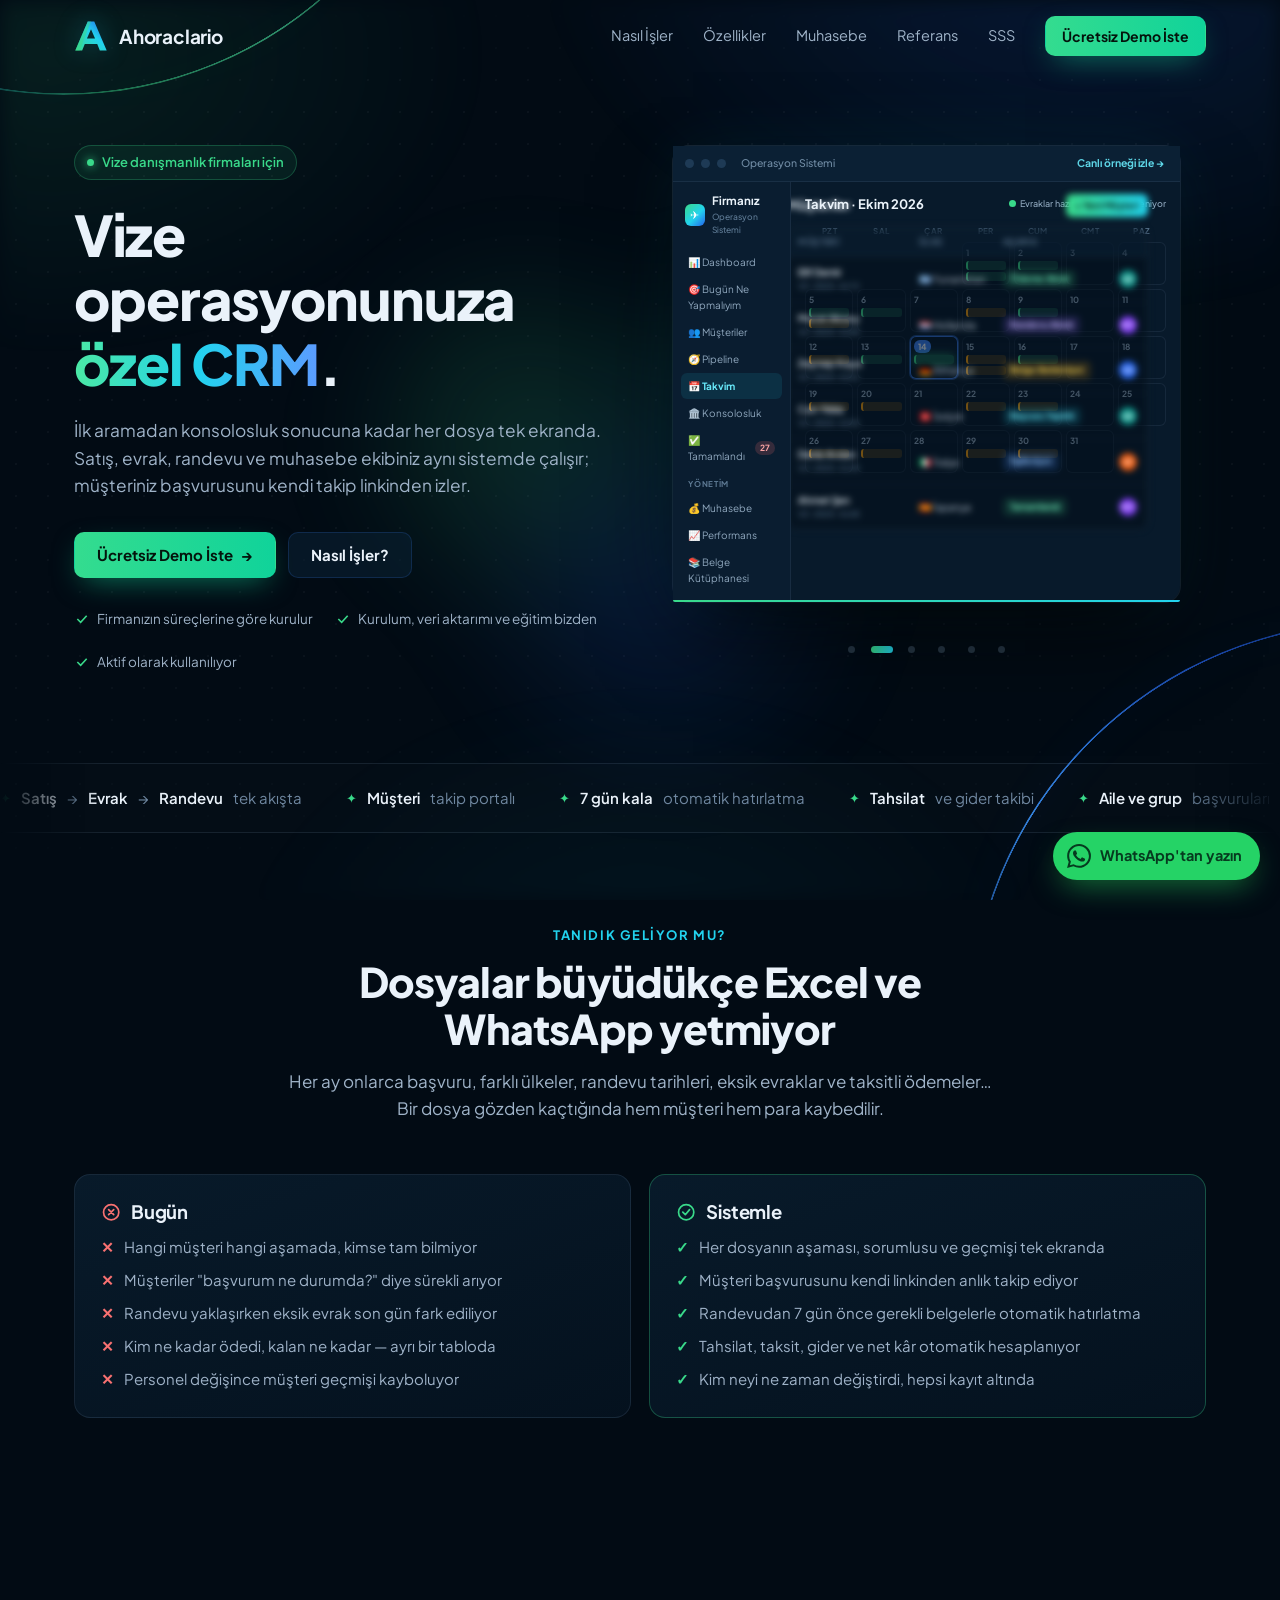
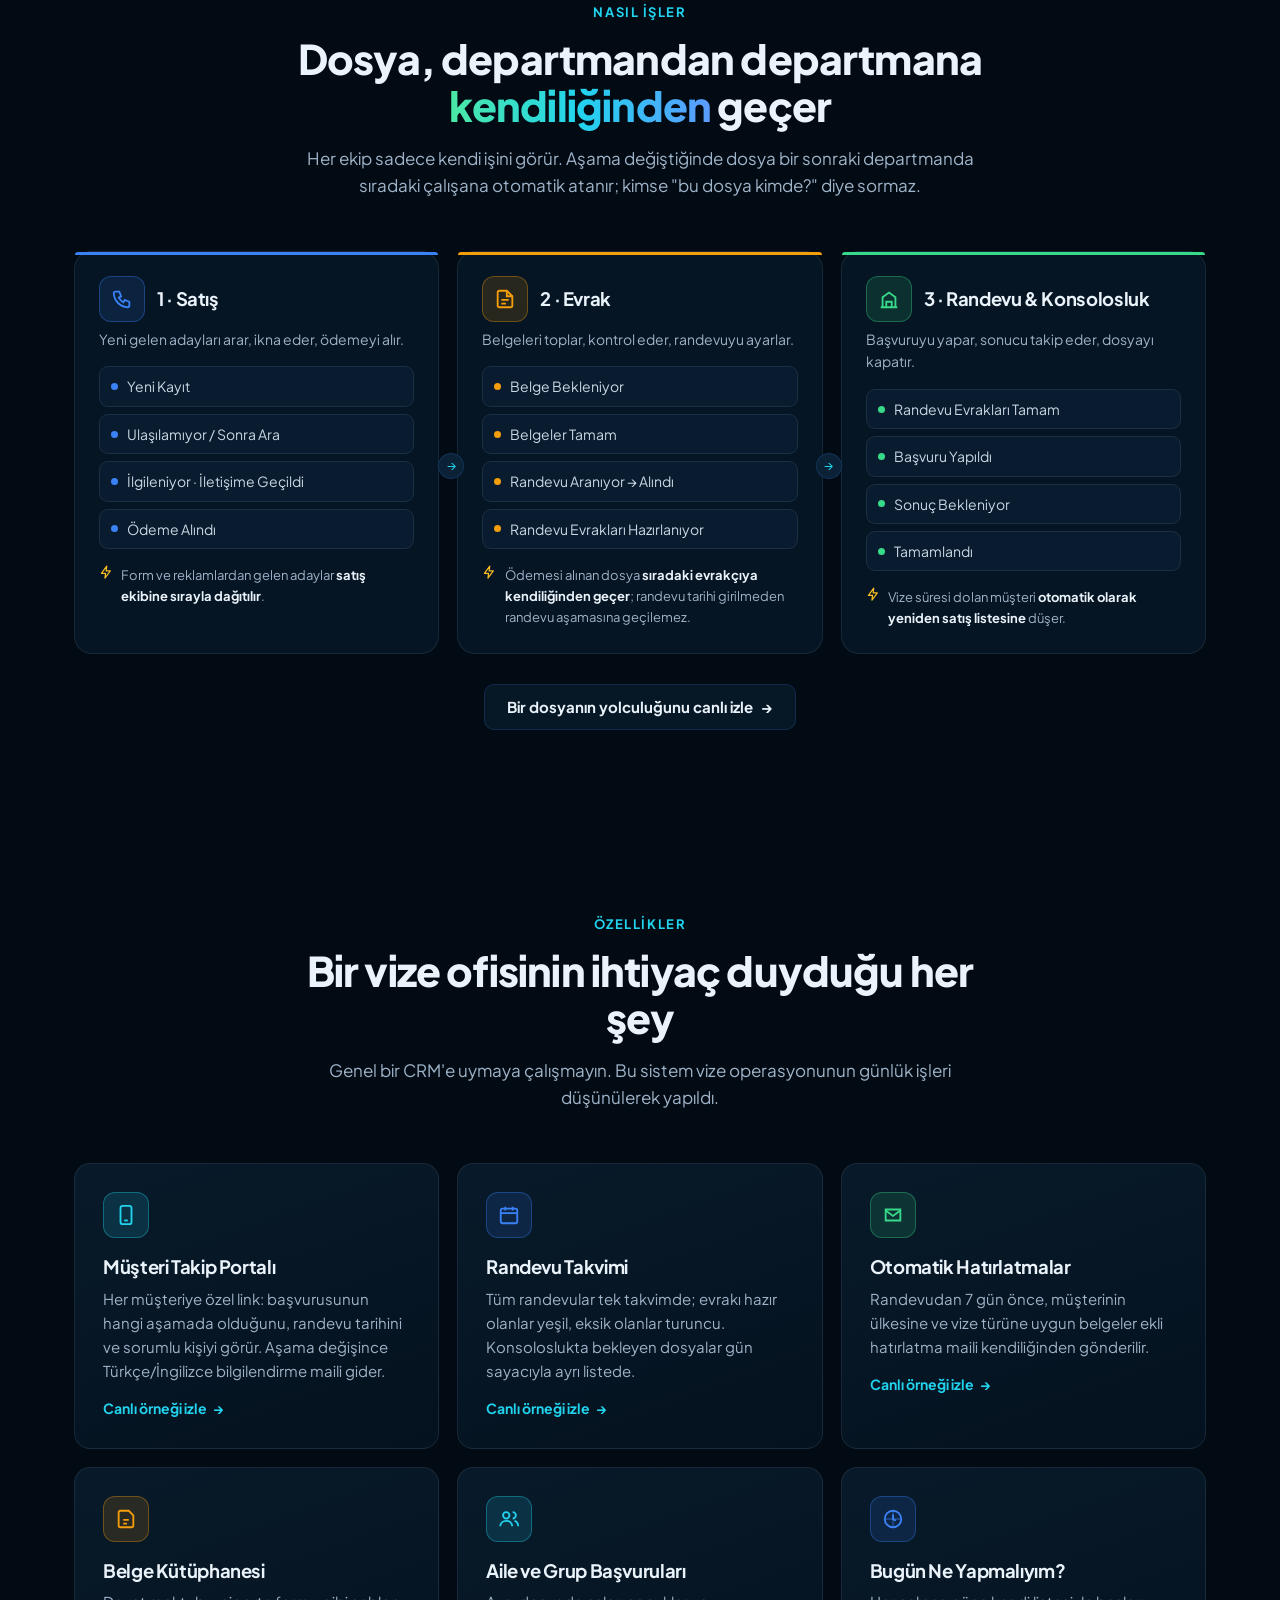
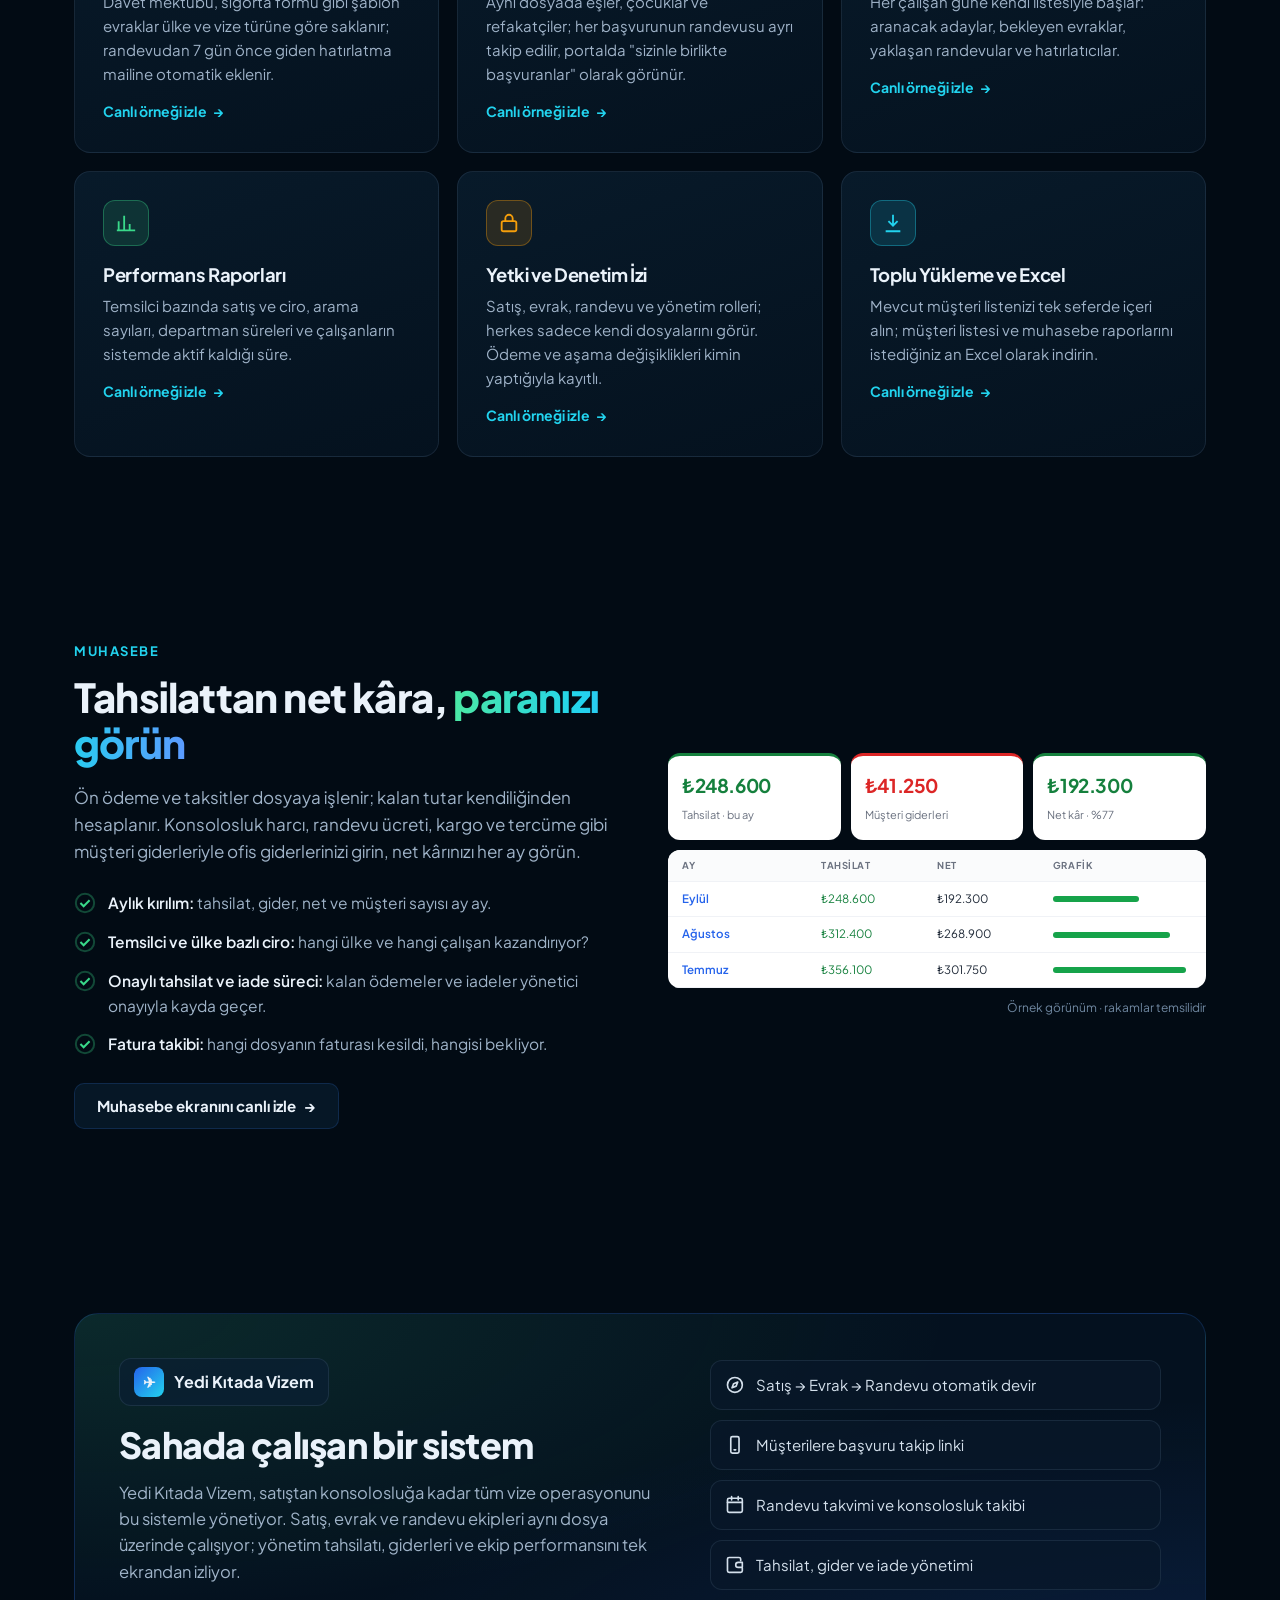
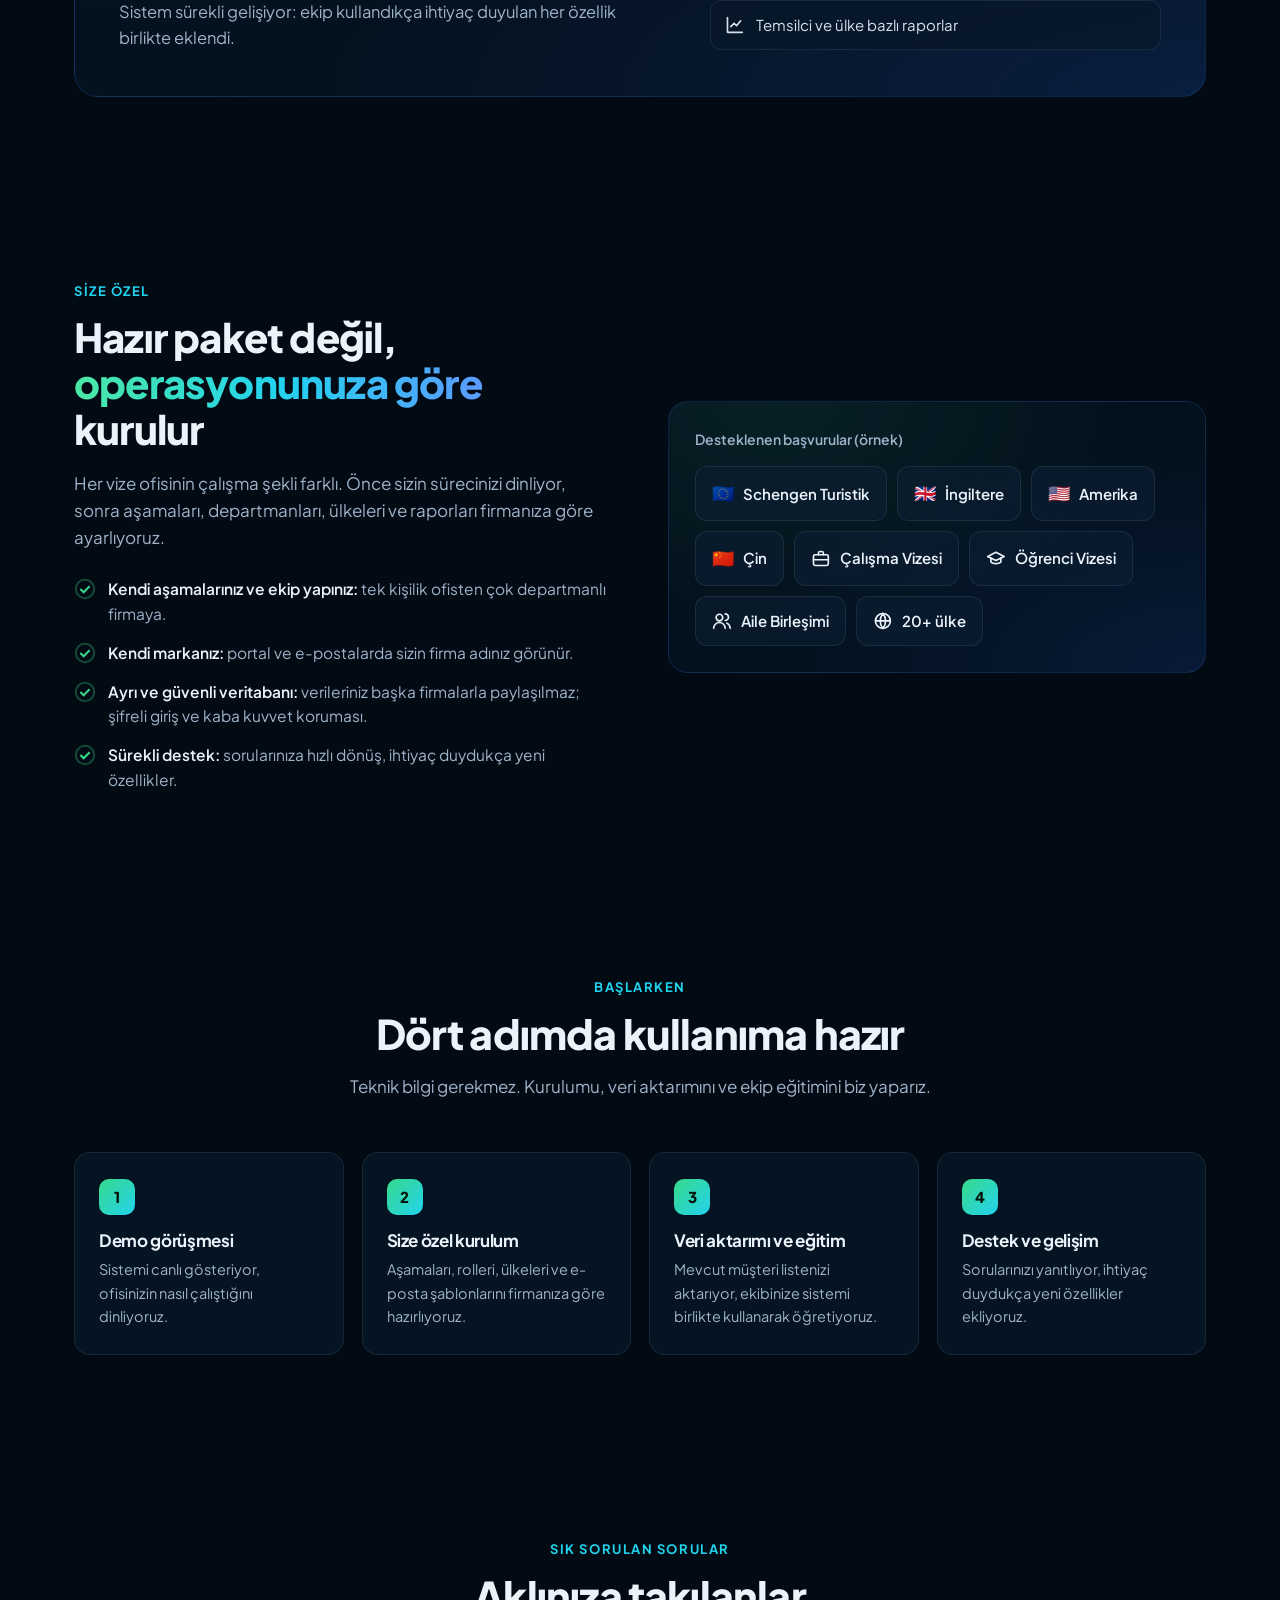
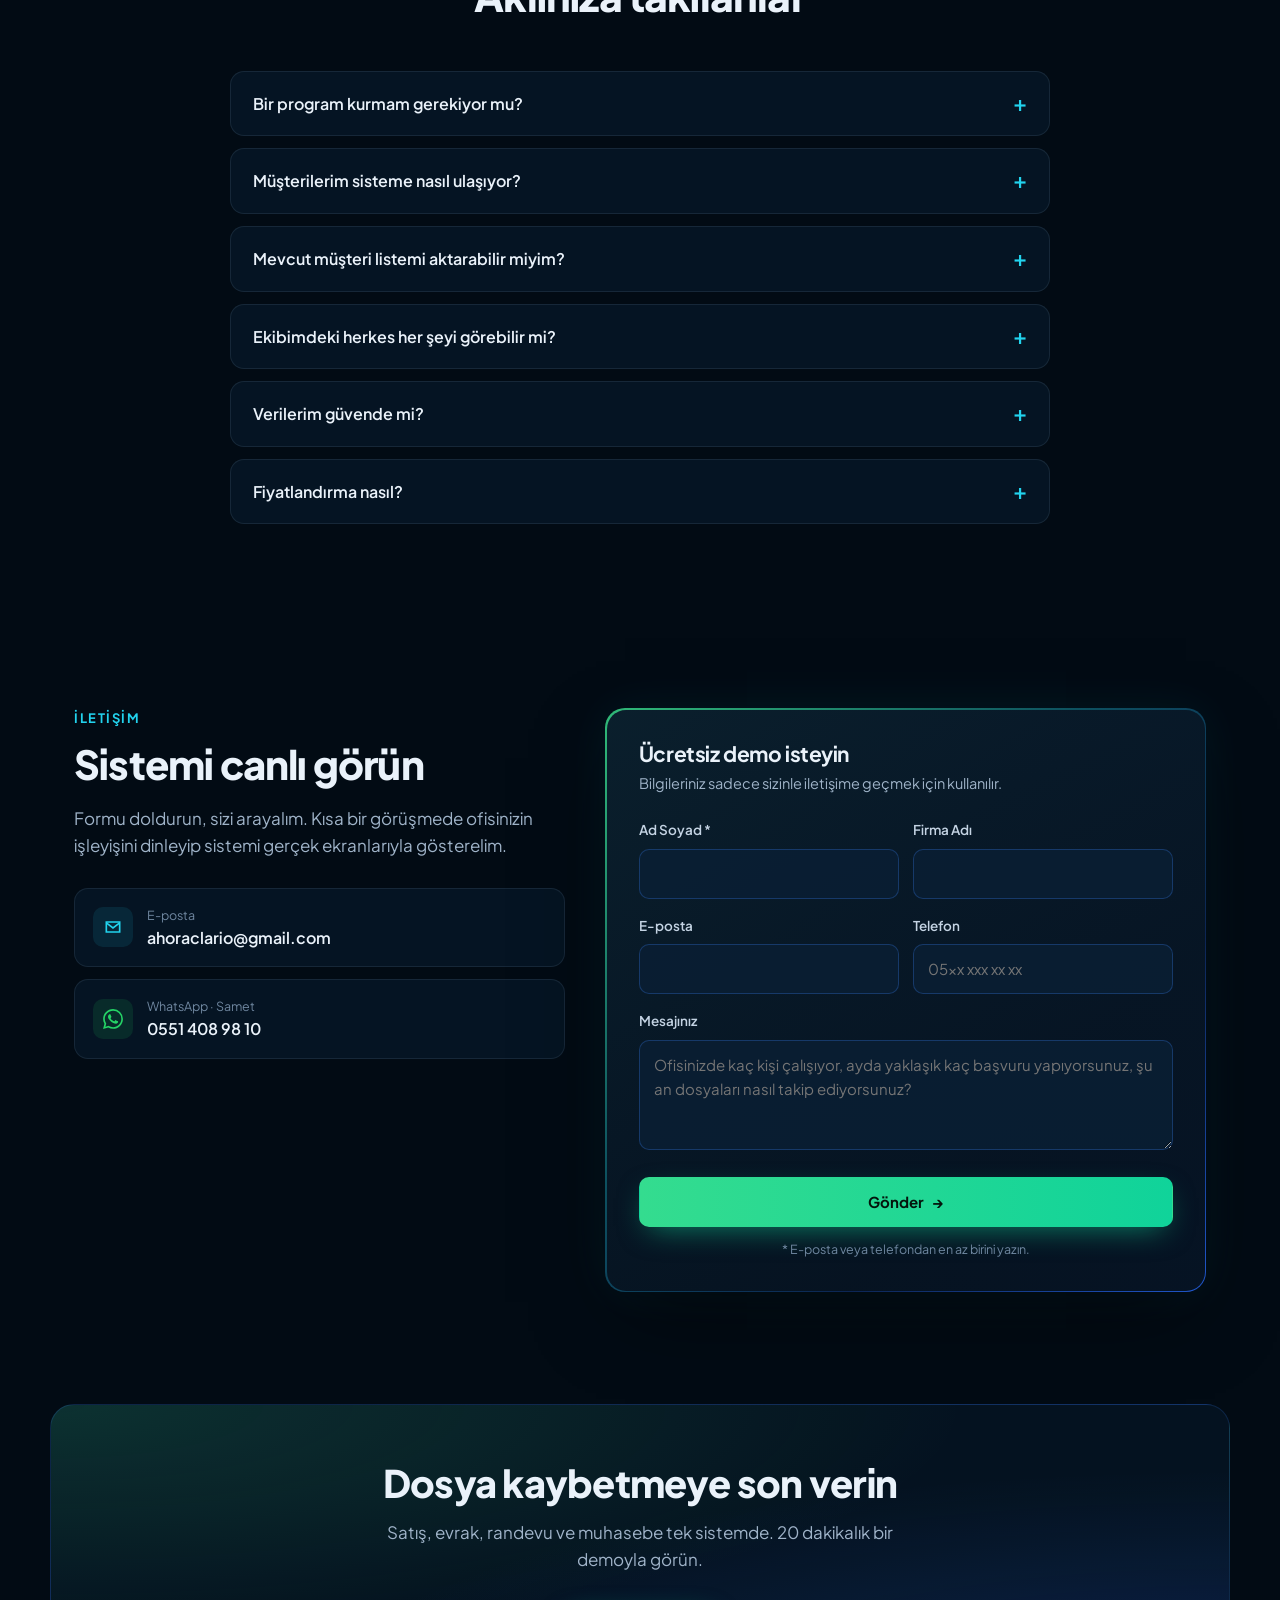
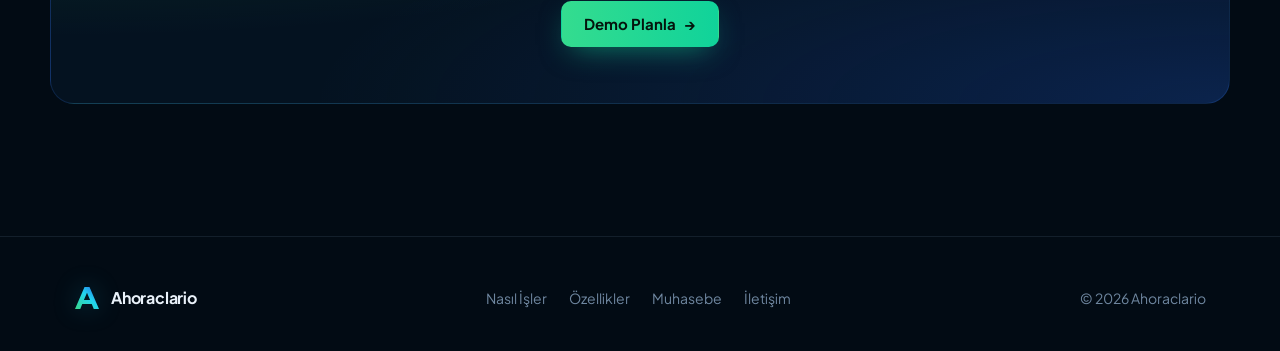
==== commit 5963ae90: "Add files via upload" ====
--- a/index.html
+++ b/index.html
@@ -86,6 +86,7 @@
 .hv-prog i{display:block;height:100%;width:100%;transform-origin:left;transform:scaleX(0);background:linear-gradient(90deg,#39D98A,#22D3EE)}
 .hv-prog i.run{animation:hvProg 5.2s linear forwards}
 @keyframes hvProg{to{transform:scaleX(1)}}
+@keyframes floaty{50%{translate:0 -8px}}
 .hero-visual:hover .hv-prog i,.hero-visual.paused .hv-prog i{animation-play-state:paused}
 .hv-sub{font-size:10px;color:#5E7A94;margin:-6px 0 9px}
 /* Takvim kesiti */
@@ -132,7 +133,7 @@
 @keyframes hvBarX{to{transform:scaleX(1)}}
 .hv-p b{text-align:right;color:#60A5FA;font-weight:800;font-variant-numeric:tabular-nums}
 /* Bildirim kartı ve noktalar */
-.hv-toast{position:absolute;right:-22px;bottom:22px;z-index:3;display:flex;gap:10px;align-items:center;max-width:250px;padding:10px 14px 10px 11px;border-radius:12px;background:rgba(11,34,54,.92);-webkit-backdrop-filter:blur(10px);backdrop-filter:blur(10px);border:1px solid rgba(57,217,138,.4);box-shadow:0 20px 44px rgba(0,0,0,.55);font-size:11.5px;color:#EAF2F9;transition:opacity .35s,transform .45s cubic-bezier(.2,.8,.2,1)}
+.hv-toast{position:absolute;right:-22px;bottom:22px;z-index:3;animation:floaty 6s ease-in-out infinite;display:flex;gap:10px;align-items:center;max-width:250px;padding:10px 14px 10px 11px;border-radius:12px;background:rgba(11,34,54,.92);-webkit-backdrop-filter:blur(10px);backdrop-filter:blur(10px);border:1px solid rgba(57,217,138,.4);box-shadow:0 20px 44px rgba(0,0,0,.55);font-size:11.5px;color:#EAF2F9;transition:opacity .35s,transform .45s cubic-bezier(.2,.8,.2,1)}
 .hv-toast.swap{opacity:0;transform:translateY(10px)}
 .hv-toast .ic{width:28px;height:28px;flex-shrink:0;border-radius:8px;display:grid;place-items:center;background:rgba(57,217,138,.15);color:#39D98A;font-size:13px;font-weight:800}
 .hv-toast b{font-weight:600}
@@ -143,7 +144,7 @@
 .hv-dots button.on::before{width:22px;background:linear-gradient(90deg,#39D98A,#22D3EE)}
 .hv-dots button:focus-visible{outline:2px solid #22D3EE;outline-offset:-6px;border-radius:8px}
 @media (max-width:760px){ .hv-toast{position:relative;right:auto;bottom:auto;margin:14px auto 0;max-width:none;width:fit-content} .hv-dots{margin-top:12px} .hv-p{grid-template-columns:70px minmax(0,1fr) 24px} }
-@media (prefers-reduced-motion:reduce){ .hv-s,.hv-toast{transition:none} .hv-s.on .hi,.hv-s.on .hv-bars i,.hv-s.on .hv-p .bar i{animation:none;opacity:1;transform:none} }
+@media (prefers-reduced-motion:reduce){ .hv-s,.hv-toast{transition:none;animation:none} .hv-s.on .hi,.hv-s.on .hv-bars i,.hv-s.on .hv-p .bar i{animation:none;opacity:1;transform:none} }
 </style>
 <script type="application/ld+json">
 {"@context": "https://schema.org", "@type": "FAQPage", "mainEntity": [{"@type": "Question", "name": "Bir program kurmam gerekiyor mu?", "acceptedAnswer": {"@type": "Answer", "text": "Hayır. Sistem tarayıcıda çalışır; ofisten, evden ve telefondan internet olan her yerden giriş yapılabilir."}}, {"@type": "Question", "name": "Müşterilerim sisteme nasıl ulaşıyor?", "acceptedAnswer": {"@type": "Answer", "text": "Müşterileriniz CRM'e giriş yapmaz. Her müşteriye özel, süreli bir takip linki gönderilir; bu linkten sadece kendi başvurusunun durumunu, randevu bilgisini ve sorumlu kişiyi görür."}}, {"@type": "Question", "name": "Mevcut müşteri listemi aktarabilir miyim?", "acceptedAnswer": {"@type": "Answer", "text": "Evet. Excel listelerinizi toplu yükleme ile aktarırız; müşteriler aşamalarıyla birlikte sisteme yerleşir."}}, {"@type": "Question", "name": "Ekibimdeki herkes her şeyi görebilir mi?", "acceptedAnswer": {"@type": "Answer", "text": "Hayır, rollere göre ayarlanır. Satış temsilcisi kendi adaylarını, evrak ve randevu ekibi kendi aşamalarındaki dosyaları görür; muhasebe ve raporlar yöneticiye açıktır."}}, {"@type": "Question", "name": "Verilerim güvende mi?", "acceptedAnswer": {"@type": "Answer", "text": "Her firmanın verisi ayrı bir veritabanında tutulur. Şifreler özel olarak şifrelenerek saklanır, hatalı girişlerde hesap geçici olarak kilitlenir ve önemli değişiklikler kimin yaptığıyla birlikte kayıt altına alınır."}}, {"@type": "Question", "name": "Fiyatlandırma nasıl?", "acceptedAnswer": {"@type": "Answer", "text": "Her kurulum firmanın ekip büyüklüğüne ve ihtiyaçlarına göre hazırlandığı için fiyatı demo görüşmesinden sonra size özel olarak sunuyoruz."}}]}
@@ -269,10 +270,8 @@
   </div>
 </section>
 
-<div class="trust" aria-label="Öne çıkanlar">
-  <div class="wrap">
-    <span><b>Satış</b> → <b>Evrak</b> → <b>Randevu</b> tek akışta</span><span class="sep">·</span><span><b>Müşteri</b> takip portalı</span><span class="sep">·</span><span><b>Otomatik</b> randevu hatırlatma</span><span class="sep">·</span><span><b>Tahsilat</b> ve gider takibi</span>
-  </div>
+<div class="marquee" aria-label="Öne çıkanlar">
+  <div class="mq-track"><span><i>✦</i><b>Satış</b> → <b>Evrak</b> → <b>Randevu</b> tek akışta</span><span><i>✦</i><b>Müşteri</b> takip portalı</span><span><i>✦</i><b>7 gün kala</b> otomatik hatırlatma</span><span><i>✦</i><b>Tahsilat</b> ve gider takibi</span><span><i>✦</i><b>Aile ve grup</b> başvuruları</span><span><i>✦</i><b>Belge</b> kütüphanesi</span><span><i>✦</i><b>Türkçe ve İngilizce</b> mailler</span><span><i>✦</i><b>Performans</b> raporları</span><span><i>✦</i><b>Excel</b> ile toplu yükleme</span><span aria-hidden="true"><i>✦</i><b>Satış</b> → <b>Evrak</b> → <b>Randevu</b> tek akışta</span><span aria-hidden="true"><i>✦</i><b>Müşteri</b> takip portalı</span><span aria-hidden="true"><i>✦</i><b>7 gün kala</b> otomatik hatırlatma</span><span aria-hidden="true"><i>✦</i><b>Tahsilat</b> ve gider takibi</span><span aria-hidden="true"><i>✦</i><b>Aile ve grup</b> başvuruları</span><span aria-hidden="true"><i>✦</i><b>Belge</b> kütüphanesi</span><span aria-hidden="true"><i>✦</i><b>Türkçe ve İngilizce</b> mailler</span><span aria-hidden="true"><i>✦</i><b>Performans</b> raporları</span><span aria-hidden="true"><i>✦</i><b>Excel</b> ile toplu yükleme</span></div>
 </div>
 
 <section aria-labelledby="h-pain">
--- a/site.css
+++ b/site.css
@@ -472,3 +472,27 @@
 /* Form: hata mesajı ilgili alanın altında */
 .fld.bad input,.fld.bad textarea{border-color:rgba(248,113,113,.8);box-shadow:0 0 0 3px rgba(248,113,113,.15)}
 .ferr{margin:6px 0 0;font-size:13px;color:#FCA5A5}
+/* ── Arka plan: sabit yumuşak ışıklar + soluk nokta ızgarası ── */
+.bg-glow{inset:0;background:radial-gradient(900px 620px at 85% -8%,rgba(37,99,235,.16),transparent 62%),radial-gradient(760px 520px at 4% 6%,rgba(57,217,138,.09),transparent 58%),radial-gradient(700px 520px at 50% 110%,rgba(34,211,238,.06),transparent 60%)}
+.bg-grid{inset:0;opacity:.55;background-image:radial-gradient(rgba(234,242,249,.07) 1px,transparent 1px);background-size:32px 32px;-webkit-mask-image:linear-gradient(180deg,transparent,#000 10%,#000 72%,transparent);mask-image:linear-gradient(180deg,transparent,#000 10%,#000 72%,transparent)}
+/* ── Başlık arkasında yavaşça dolaşan ışık (aurora) ── */
+.hero,.page-hero{position:relative;isolation:isolate;overflow-x:clip}
+.hero::before,.page-hero::before{content:"";position:absolute;z-index:-1;left:50%;top:-18%;width:min(1100px,150vw);aspect-ratio:1;transform:translateX(-50%);pointer-events:none;filter:blur(46px);opacity:.5;
+  background:radial-gradient(closest-side,rgba(57,217,138,.34),transparent 70%) 28% 38%/52% 52% no-repeat,radial-gradient(closest-side,rgba(34,211,238,.26),transparent 70%) 72% 32%/44% 44% no-repeat,radial-gradient(closest-side,rgba(37,99,235,.36),transparent 70%) 55% 68%/56% 56% no-repeat;
+  animation:aurora 18s ease-in-out infinite alternate}
+.page-hero::before{opacity:.32;top:-35%}
+@keyframes aurora{to{transform:translateX(-50%) rotate(22deg) scale(1.1)}}
+/* ── Kayan özellik şeridi ── */
+.marquee{overflow:hidden;padding:22px 0;border-block:1px solid var(--border2);background:rgba(255,255,255,.012);-webkit-mask-image:linear-gradient(90deg,transparent,#000 8%,#000 92%,transparent);mask-image:linear-gradient(90deg,transparent,#000 8%,#000 92%,transparent)}
+.mq-track{display:flex;gap:44px;width:max-content;animation:mq 40s linear infinite}
+.marquee:hover .mq-track{animation-play-state:paused}
+.mq-track span{display:inline-flex;align-items:center;gap:10px;white-space:nowrap;font-size:15px;color:var(--faint)}
+.mq-track b{color:var(--text);font-weight:600}
+.mq-track i{font-style:normal;color:var(--green);font-size:13px}
+@keyframes mq{to{transform:translateX(-50%)}}
+@media (prefers-reduced-motion:reduce){
+  .hero::before,.page-hero::before{animation:none}
+  .mq-track{animation:none;flex-wrap:wrap;justify-content:center;width:auto;row-gap:10px}
+  .mq-track [aria-hidden]{display:none}
+}
+
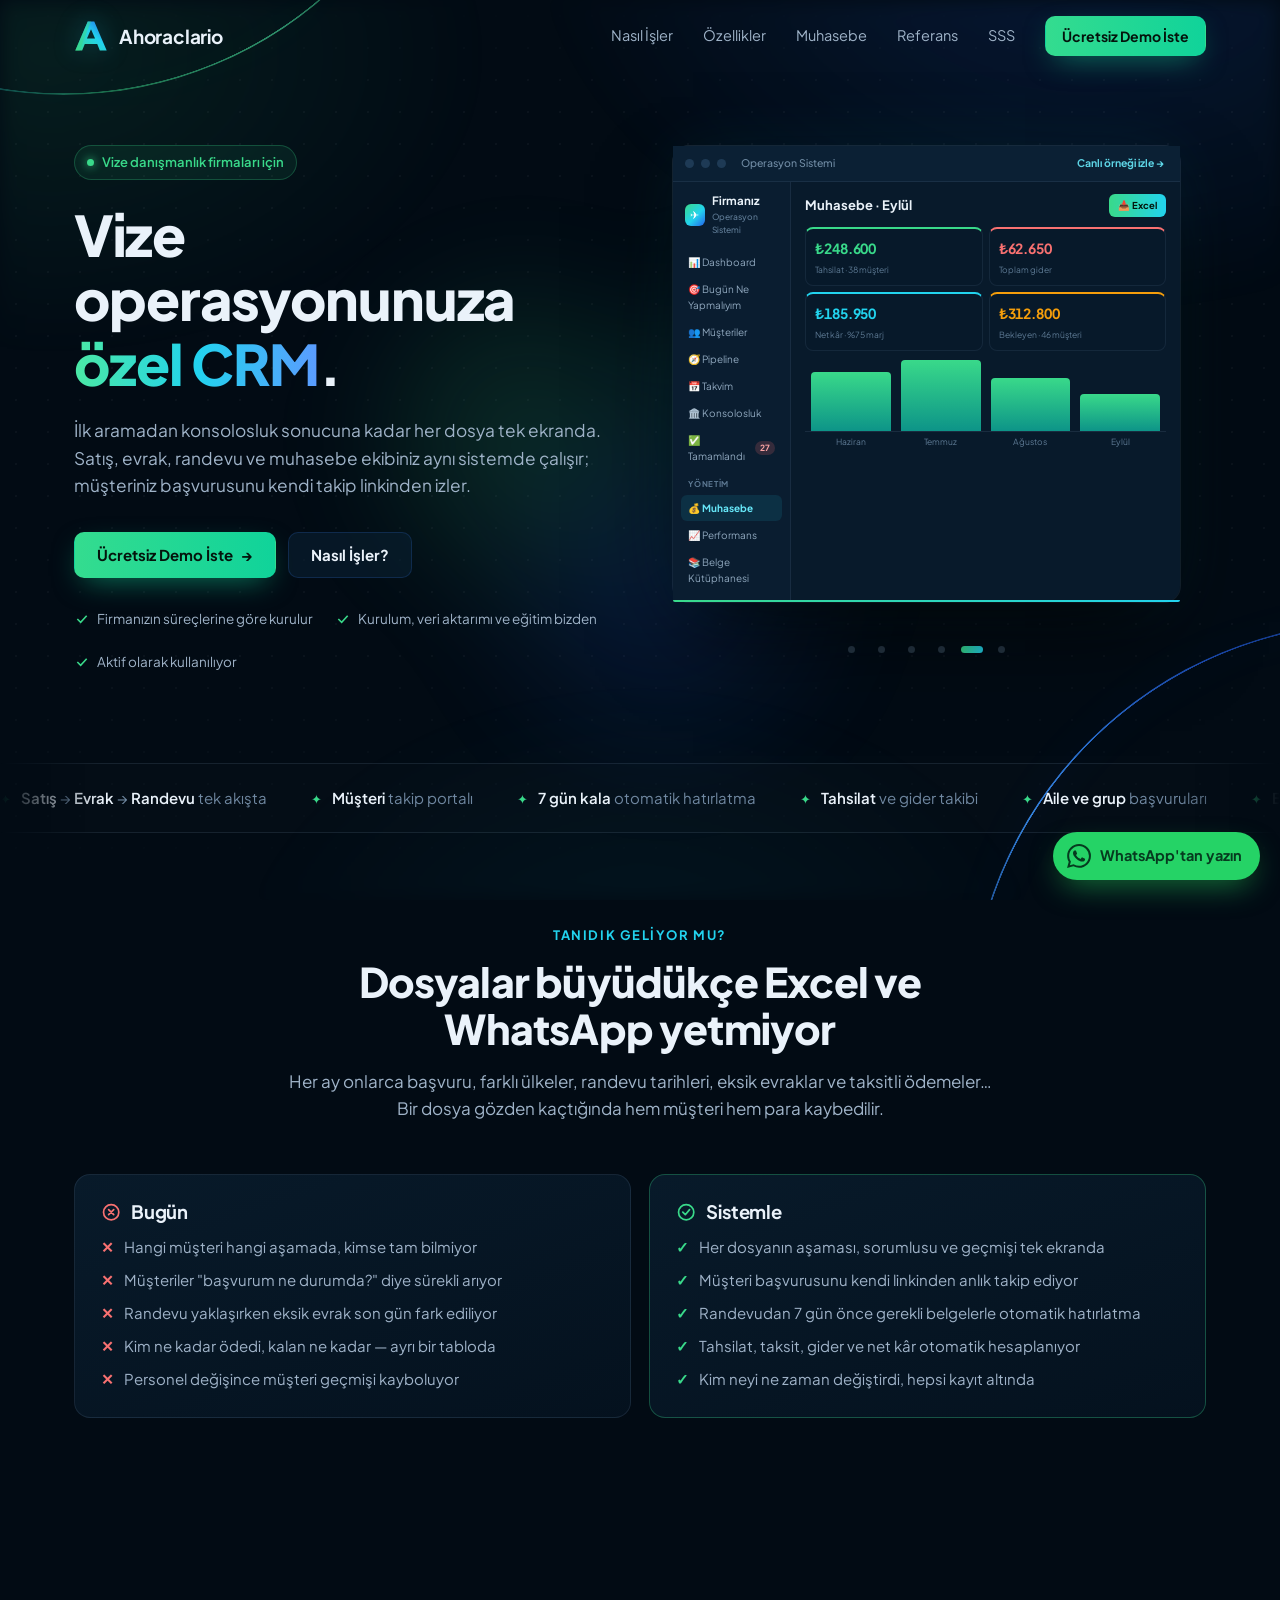
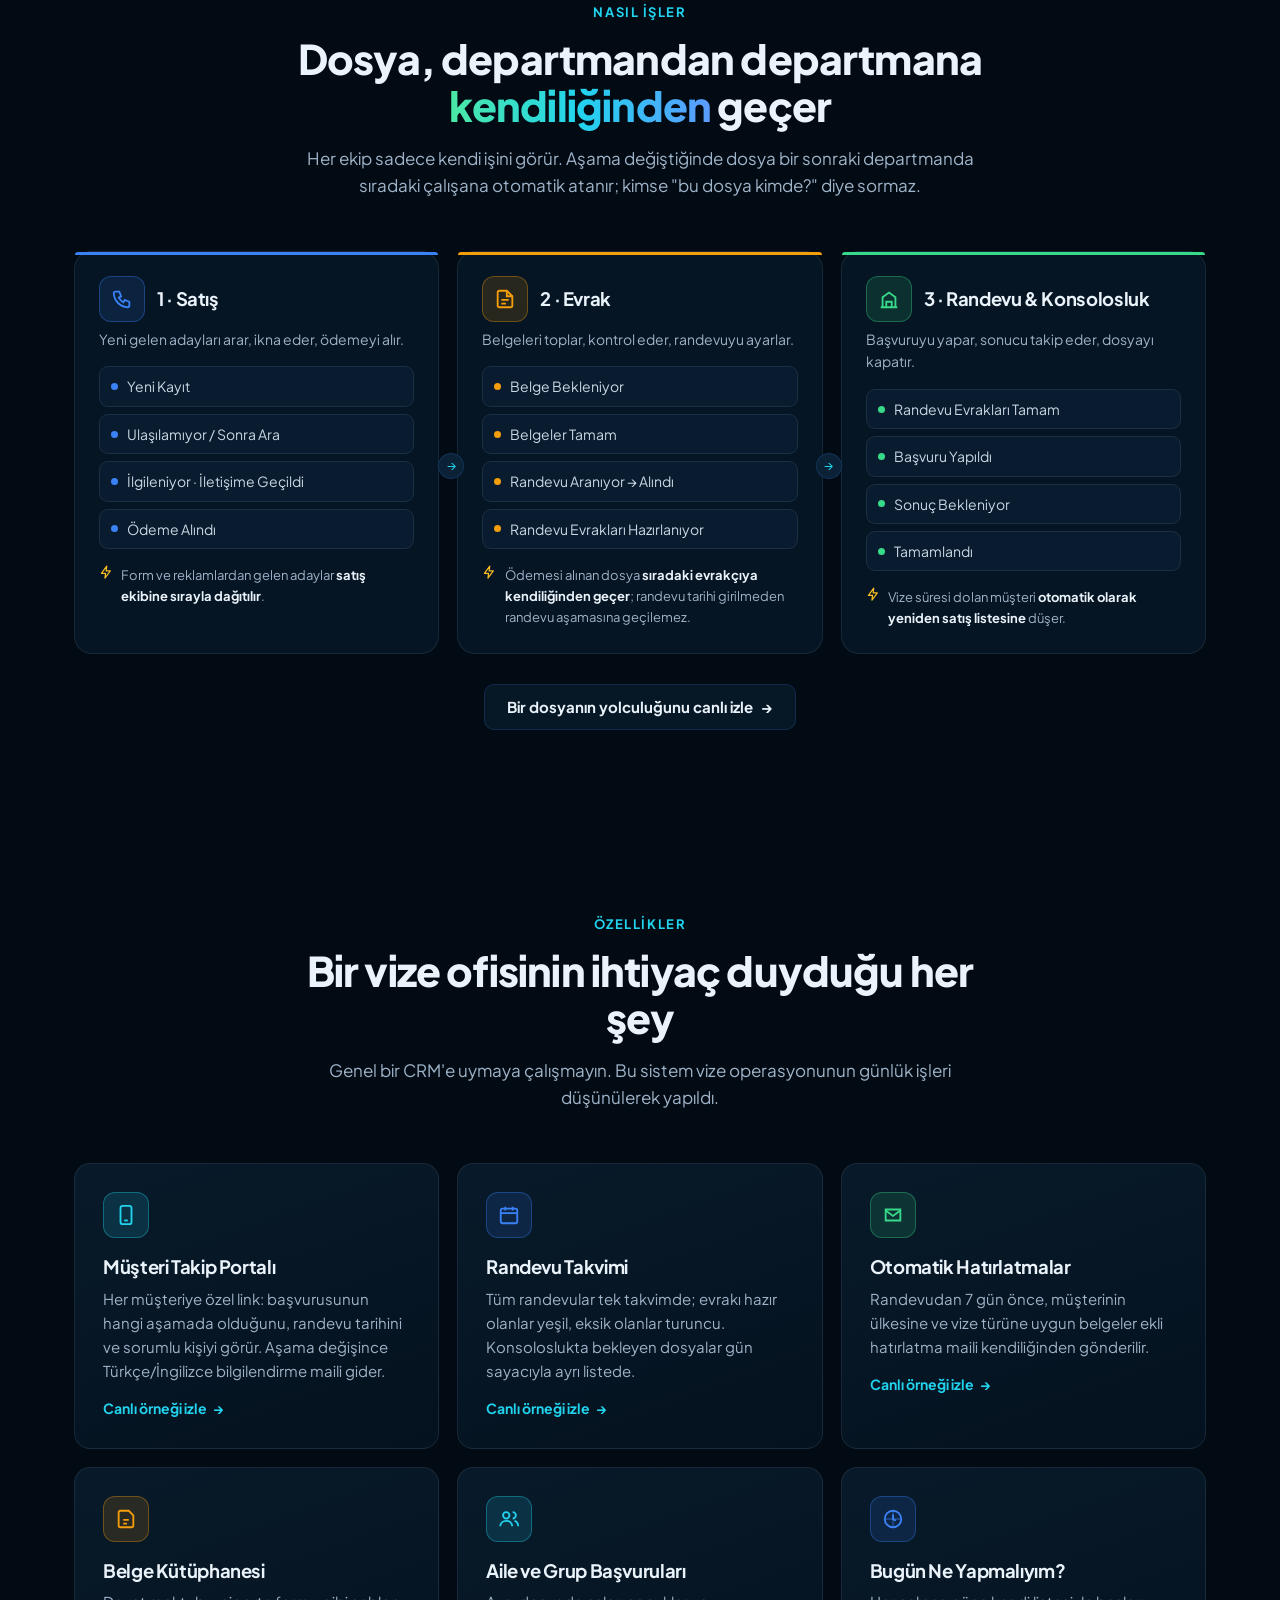
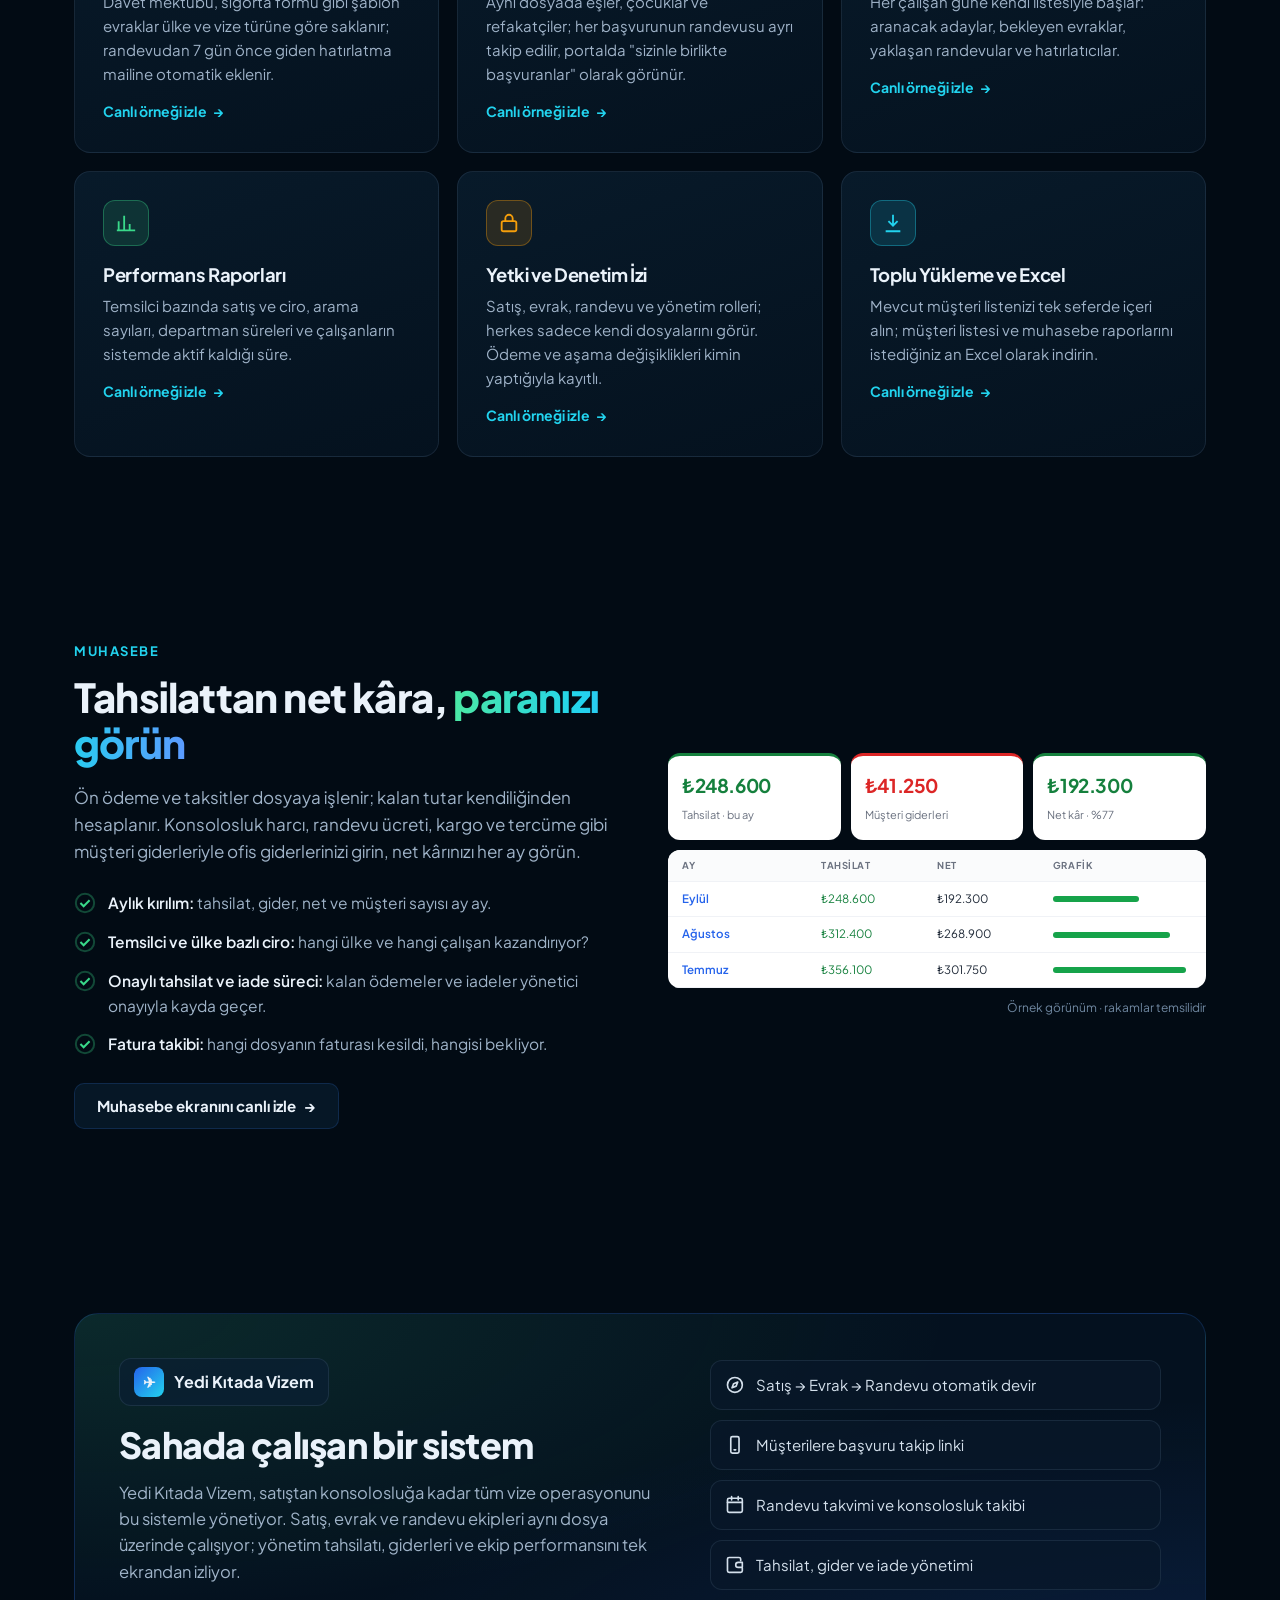
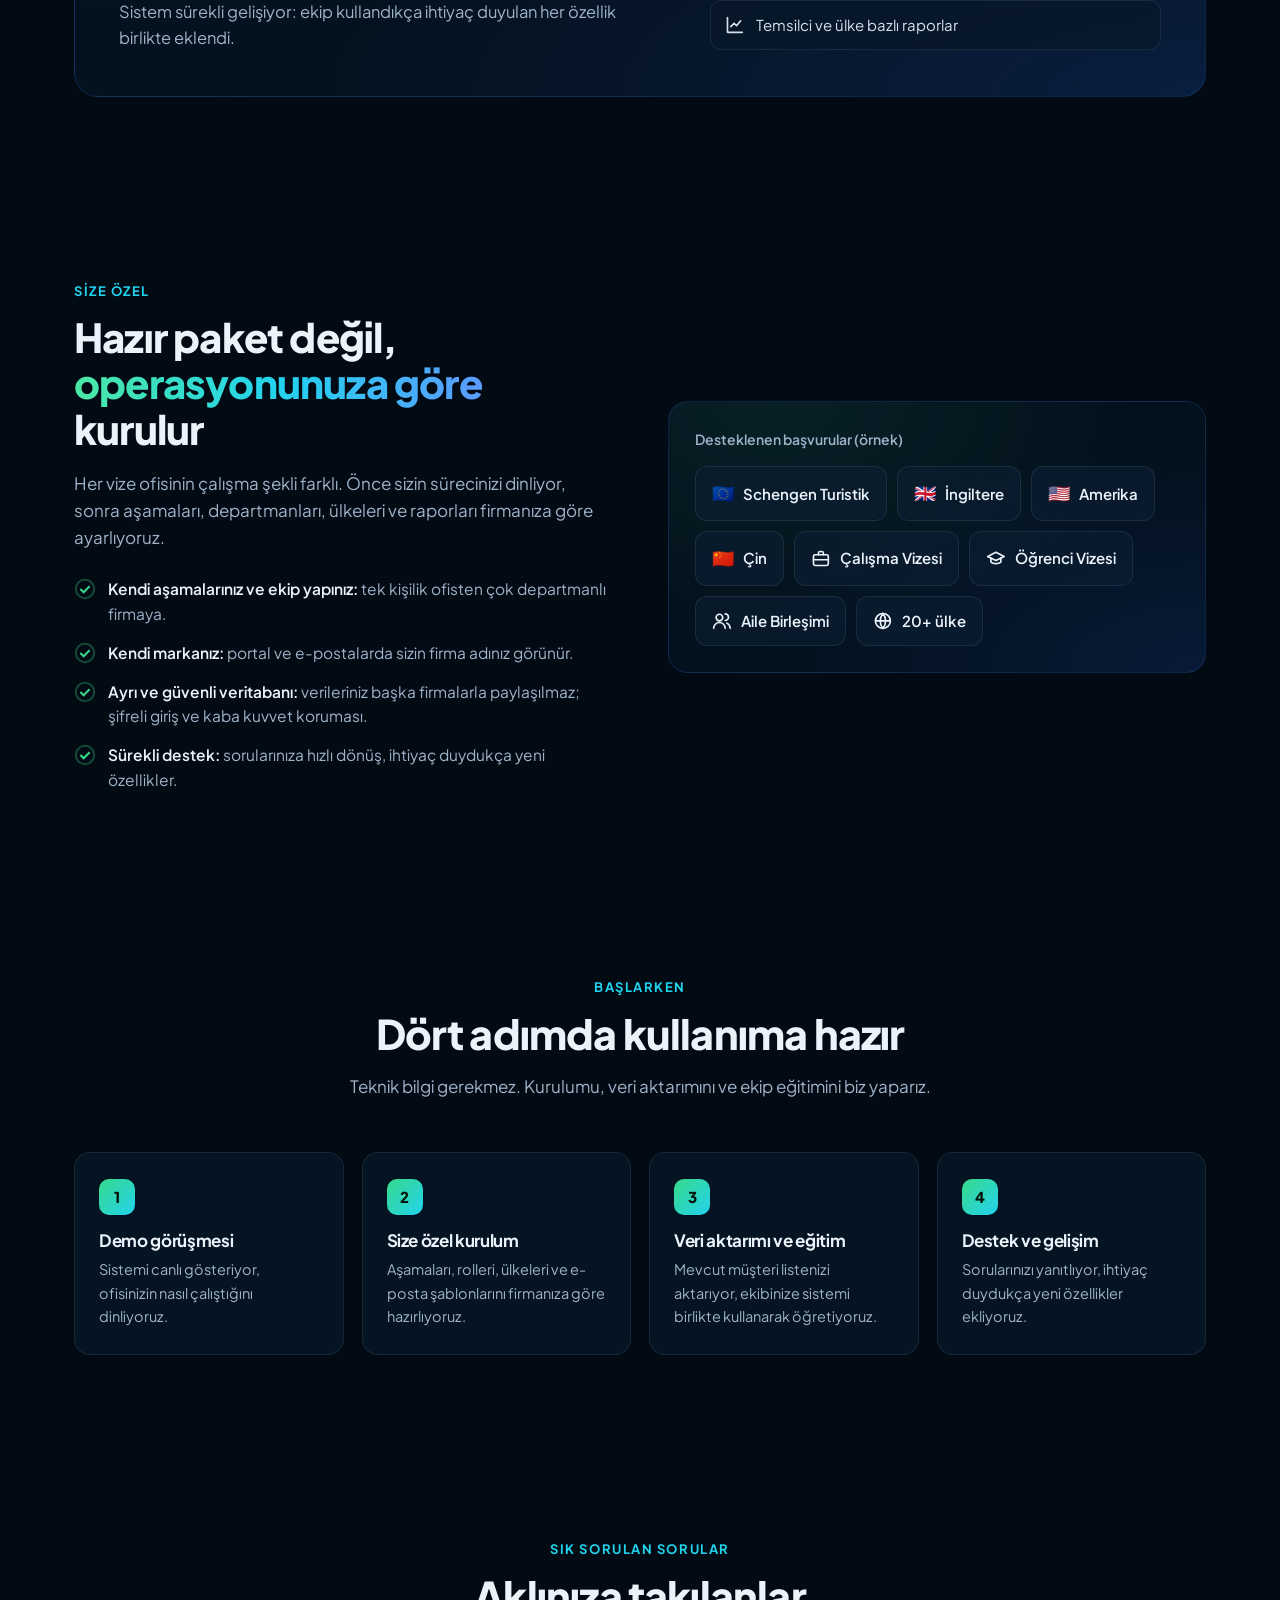
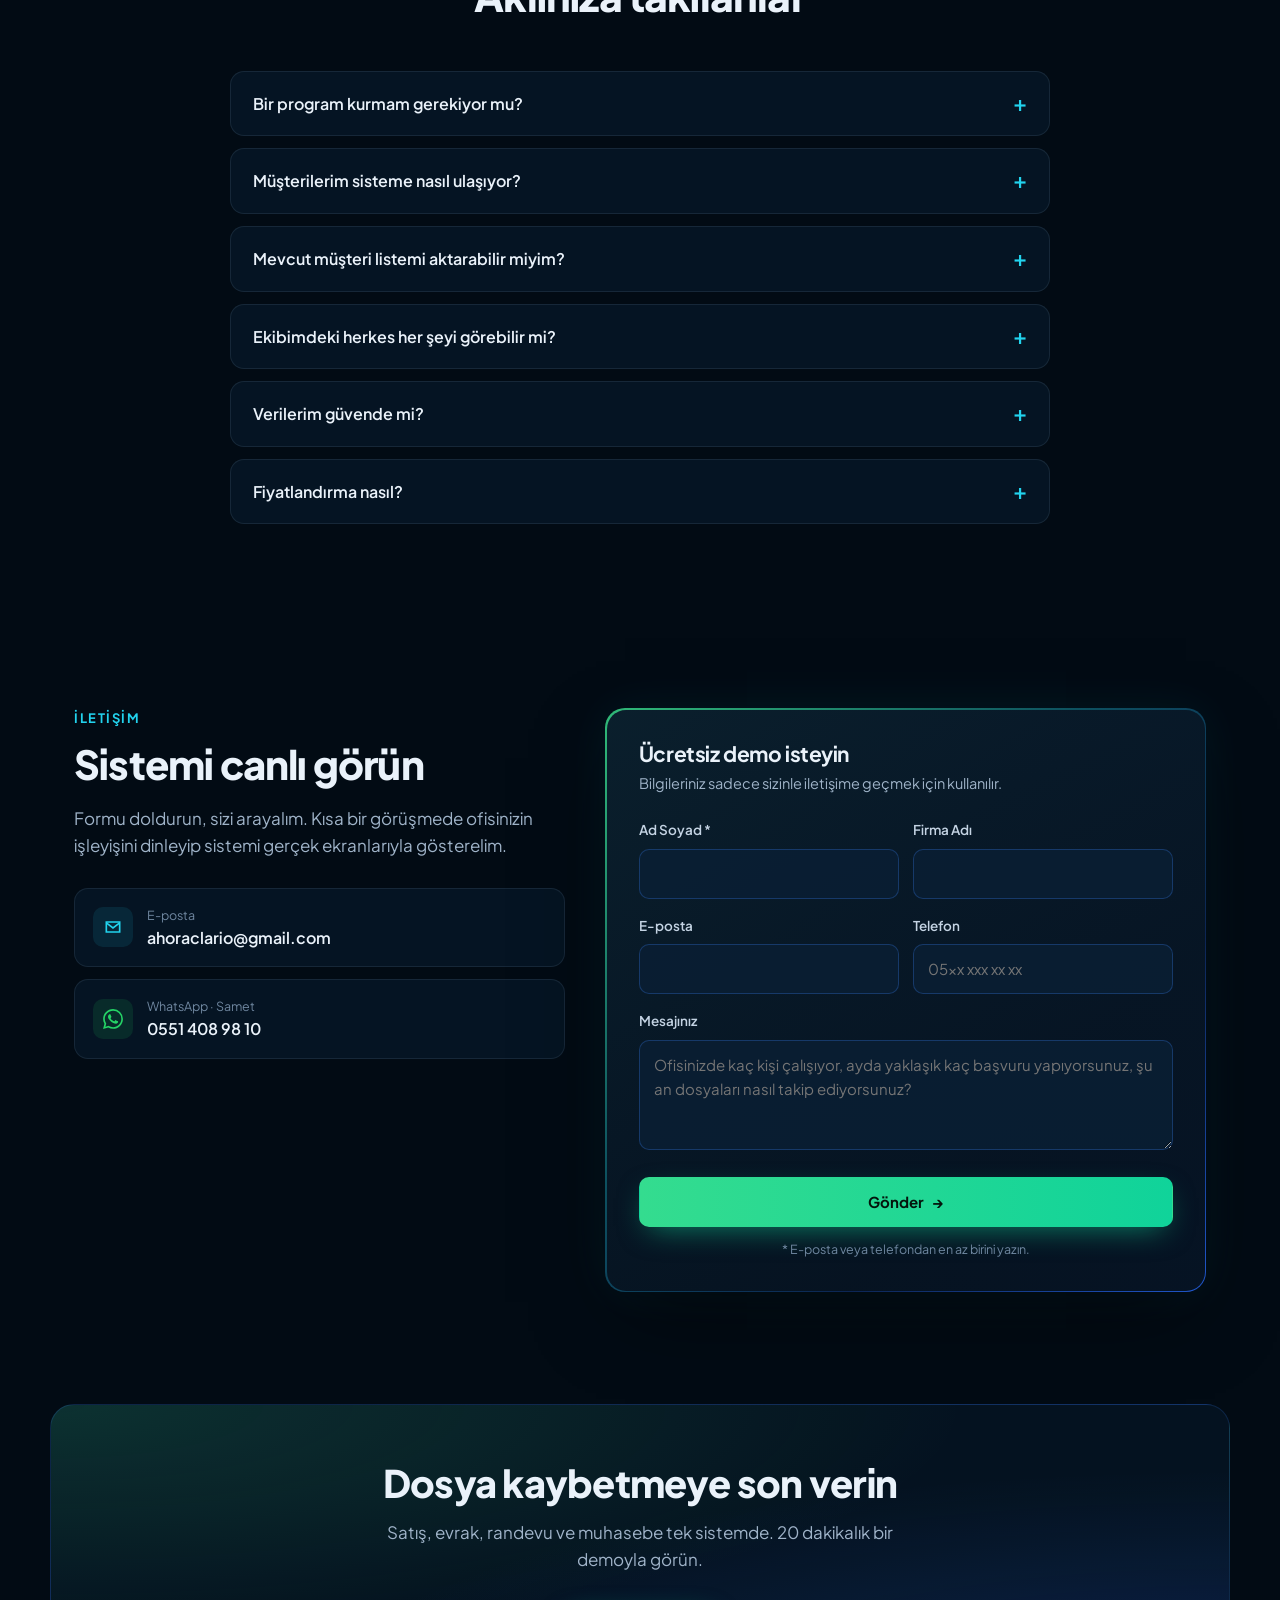
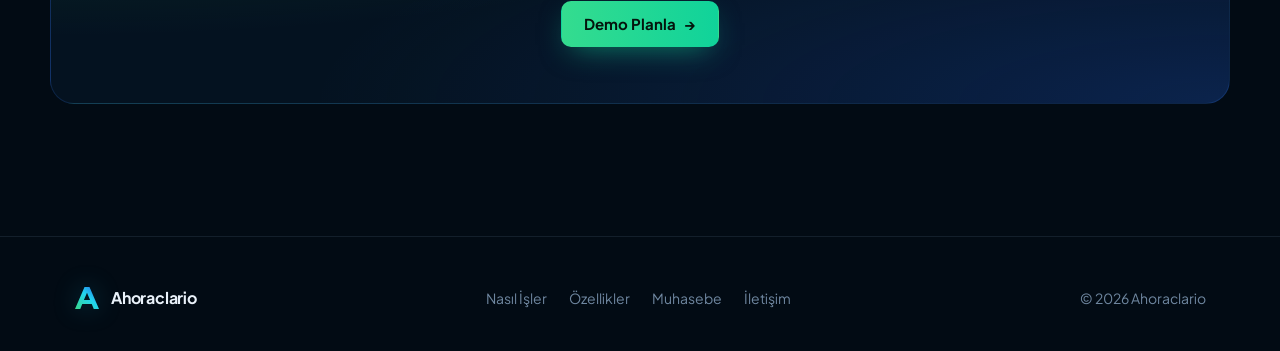
==== commit ca150102: "Add files via upload" ====
--- a/index.html
+++ b/index.html
@@ -37,7 +37,7 @@
 <script type="application/ld+json">
 {"@context":"https://schema.org","@type":"Organization","name":"Ahoraclario","url":"https://ahoraclario.github.io/","email":"ahoraclario@gmail.com","telephone":"+90 551 408 98 10","description":"Vize danışmanlık firmalarına özel CRM ve operasyon sistemleri kurar.","areaServed":"TR"}
 </script>
-<link rel="stylesheet" href="site.css">
+<link rel="stylesheet" href="site.css?v=20260930c">
 <style>
 /* Hero ekranı: sitenin koyu temasına uyumlu görünüm */
 .app.dark{background:#081A2B;color:#C9D6E3;box-shadow:0 40px 90px -20px rgba(0,0,0,.75),0 0 0 1px rgba(148,178,210,.14),0 0 70px rgba(34,211,238,.07)}
--- a/site.css
+++ b/site.css
@@ -486,9 +486,9 @@
 .marquee{overflow:hidden;padding:22px 0;border-block:1px solid var(--border2);background:rgba(255,255,255,.012);-webkit-mask-image:linear-gradient(90deg,transparent,#000 8%,#000 92%,transparent);mask-image:linear-gradient(90deg,transparent,#000 8%,#000 92%,transparent)}
 .mq-track{display:flex;gap:44px;width:max-content;animation:mq 40s linear infinite}
 .marquee:hover .mq-track{animation-play-state:paused}
-.mq-track span{display:inline-flex;align-items:center;gap:10px;white-space:nowrap;font-size:15px;color:var(--faint)}
+.mq-track span{white-space:nowrap;font-size:15px;color:var(--faint)}
 .mq-track b{color:var(--text);font-weight:600}
-.mq-track i{font-style:normal;color:var(--green);font-size:13px}
+.mq-track i{font-style:normal;color:var(--green);font-size:13px;margin-right:10px}
 @keyframes mq{to{transform:translateX(-50%)}}
 @media (prefers-reduced-motion:reduce){
   .hero::before,.page-hero::before{animation:none}
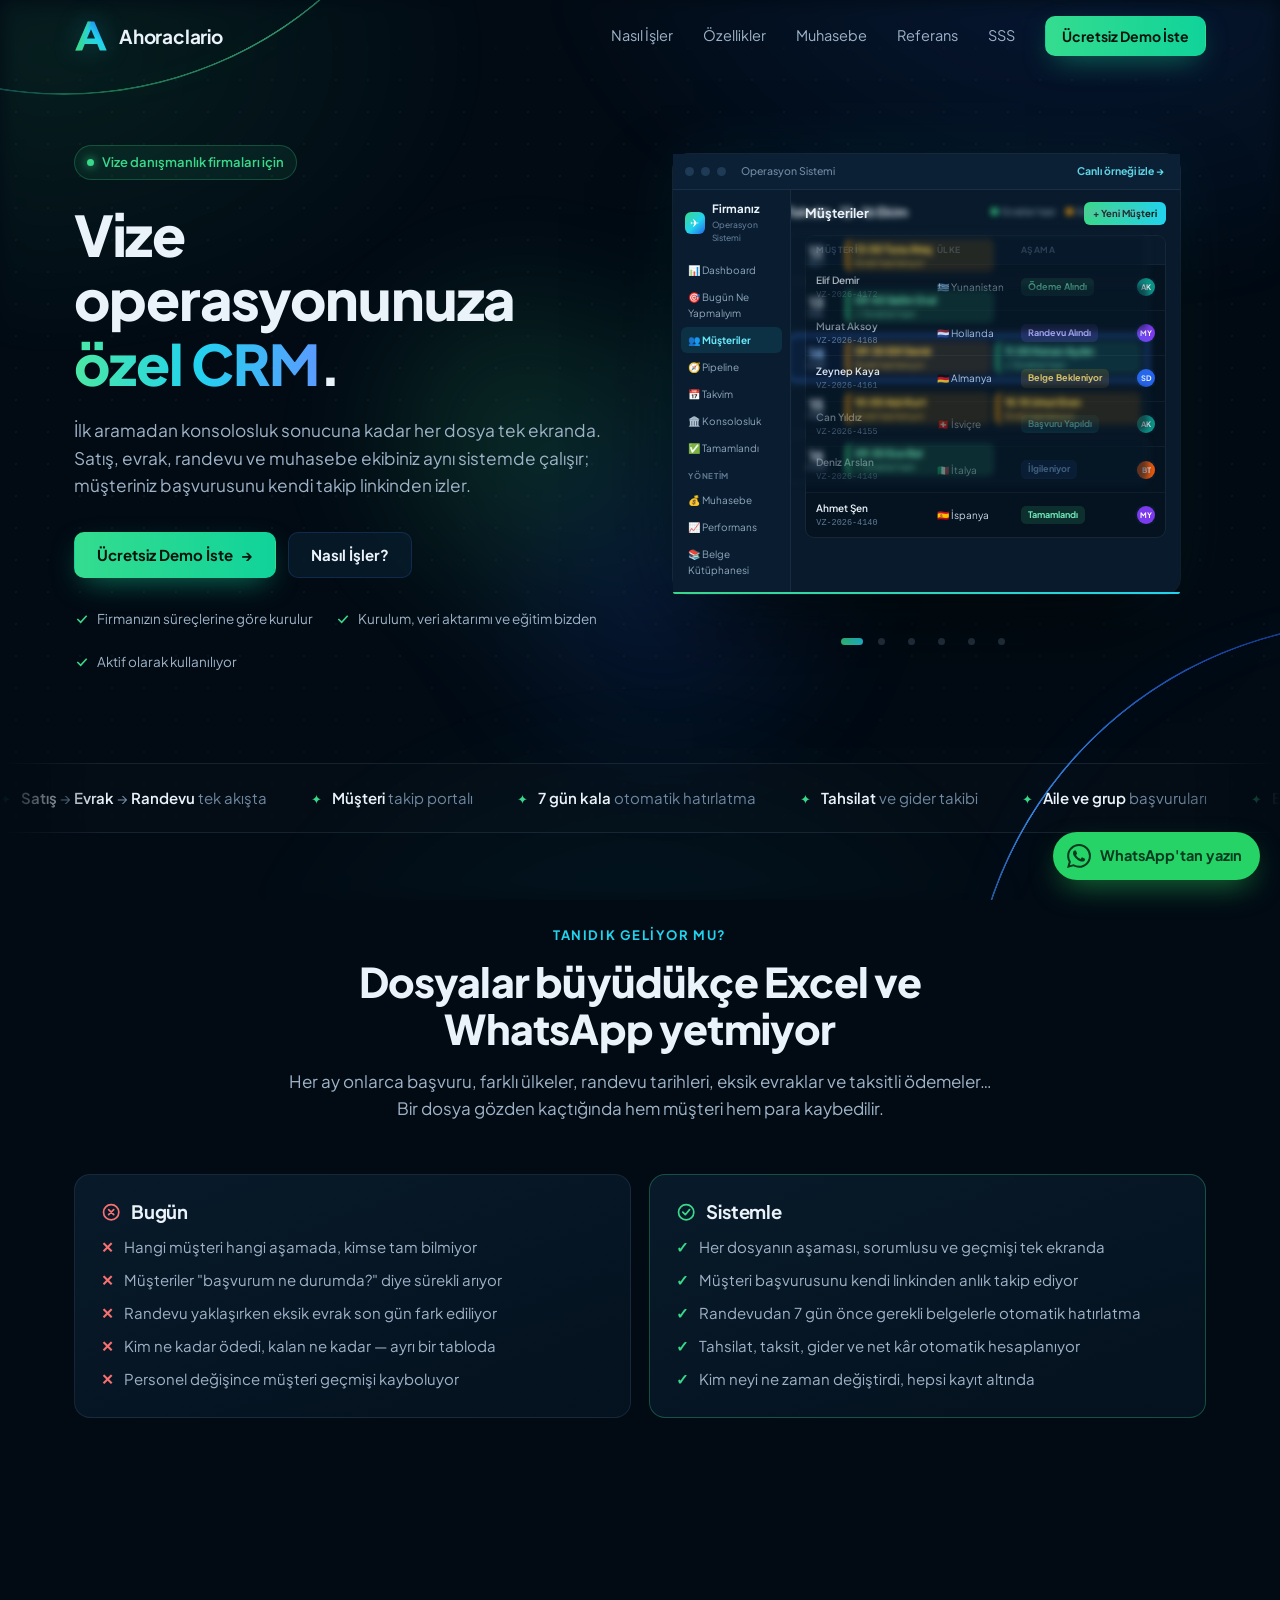
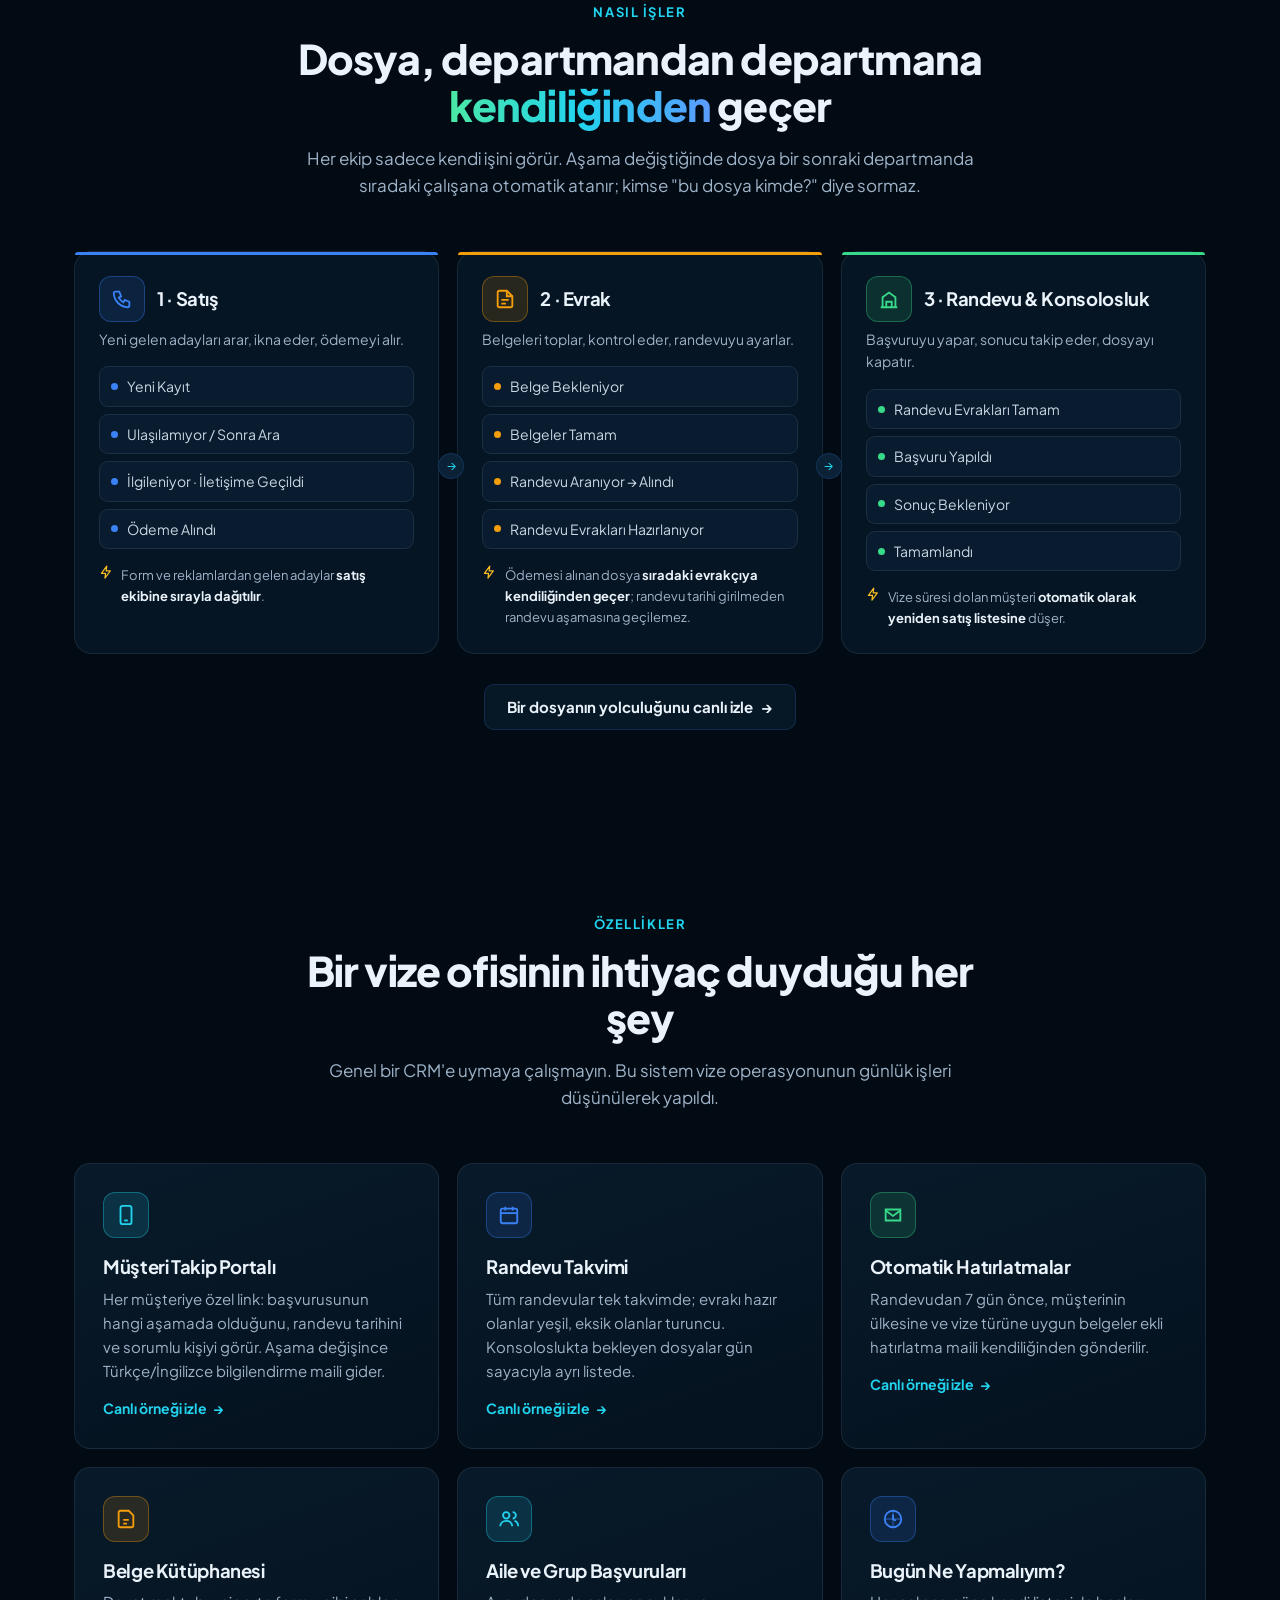
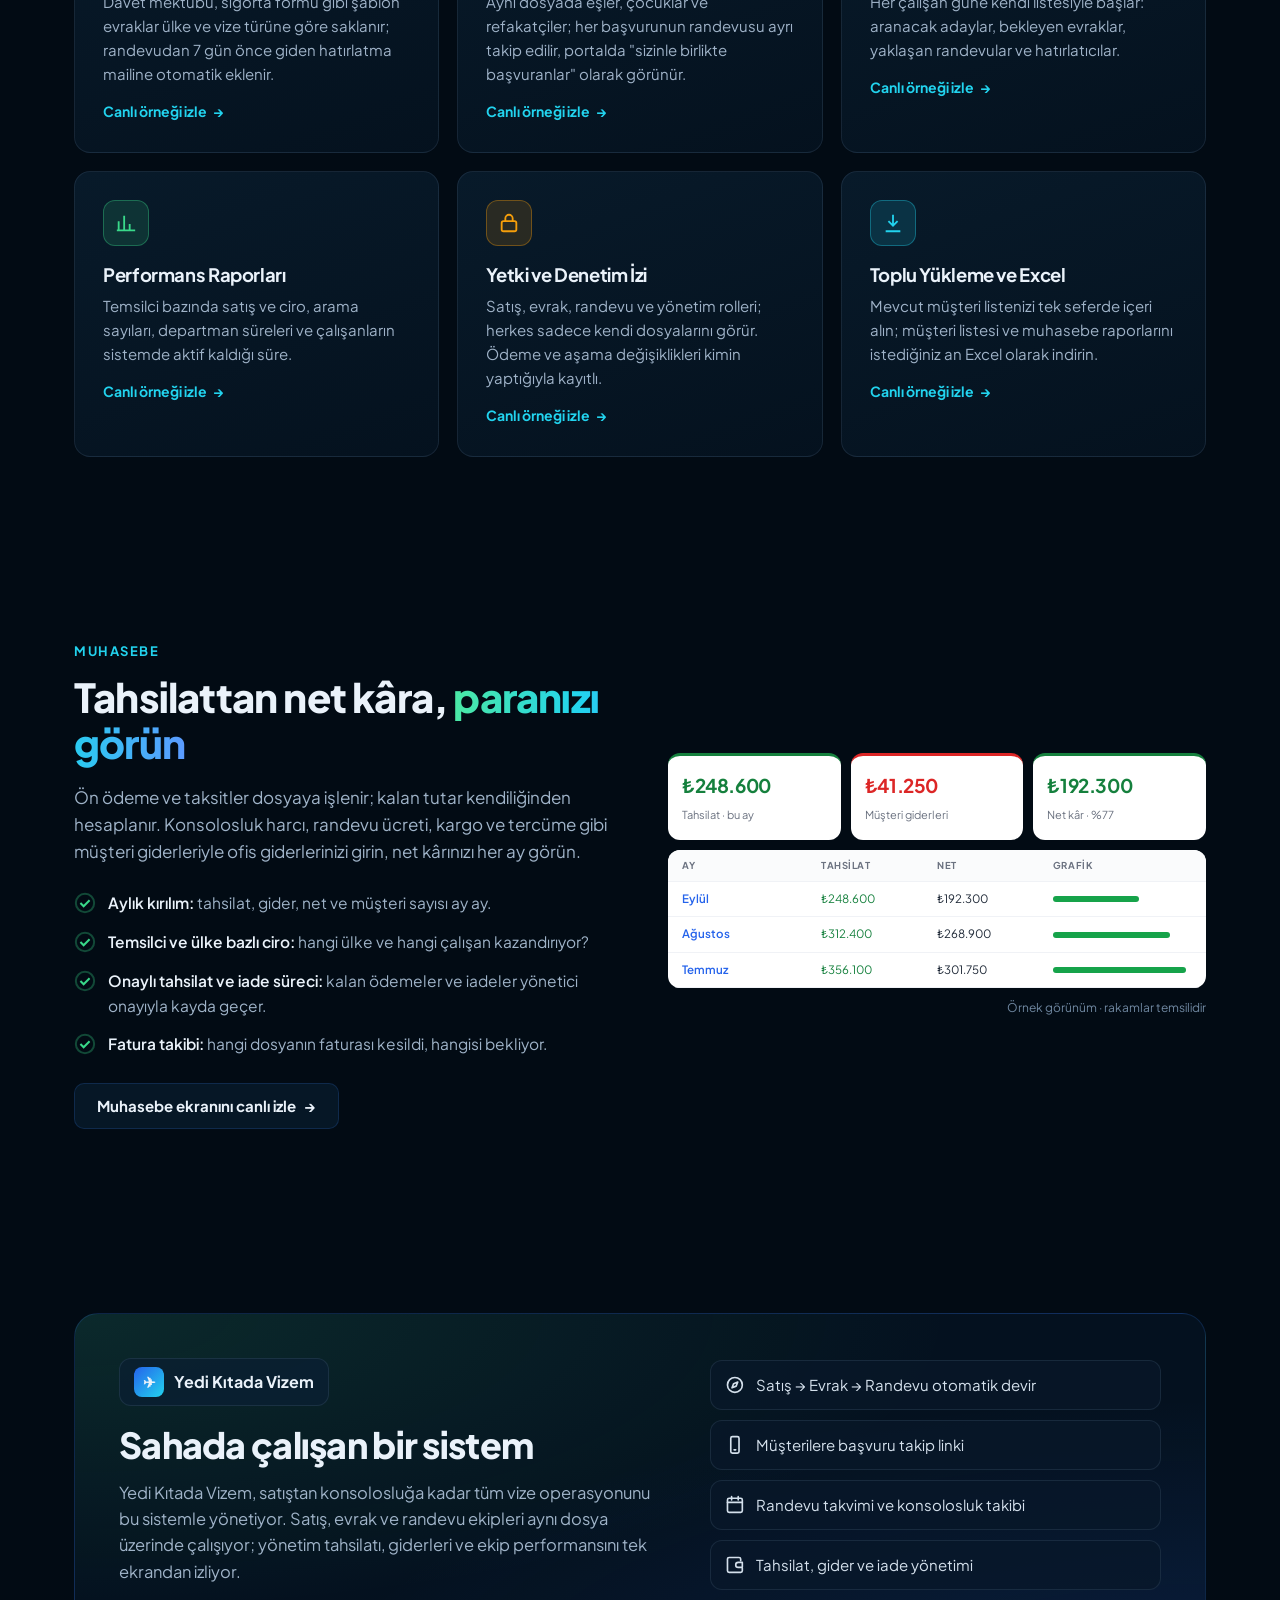
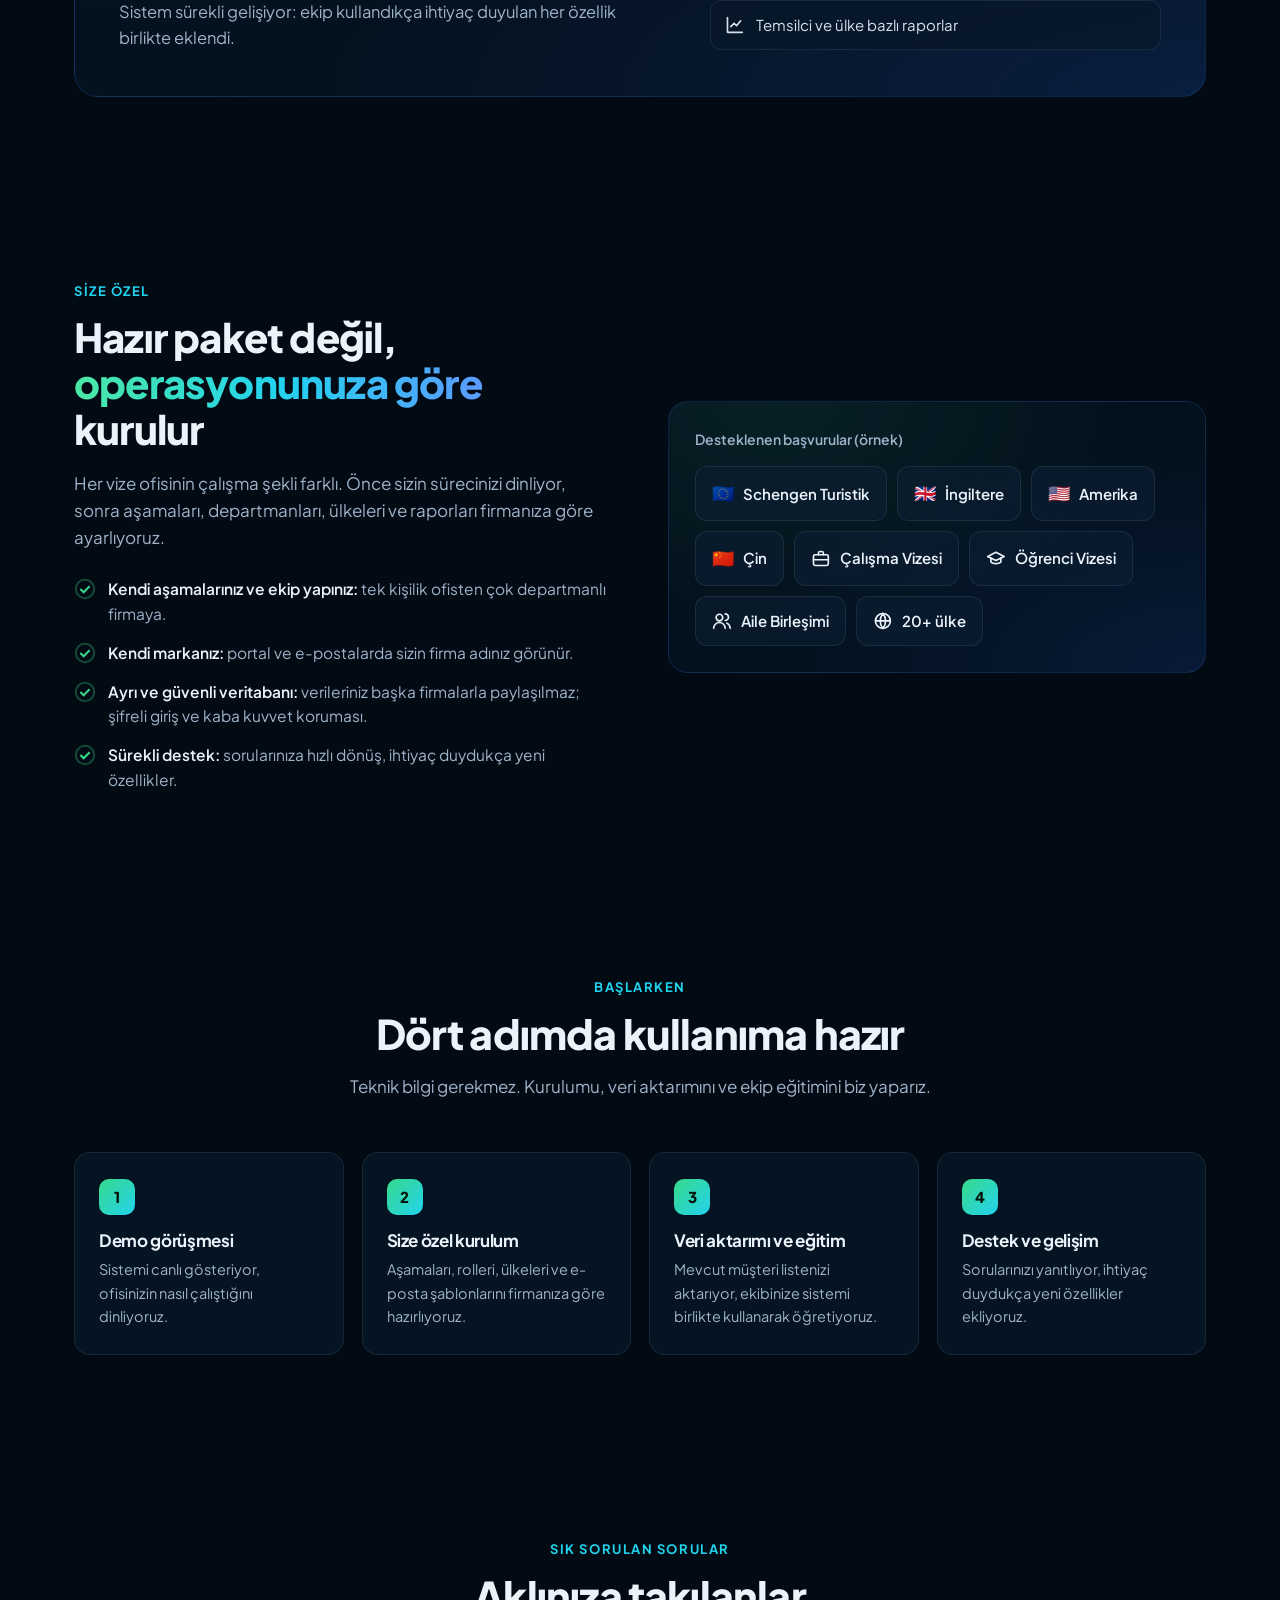
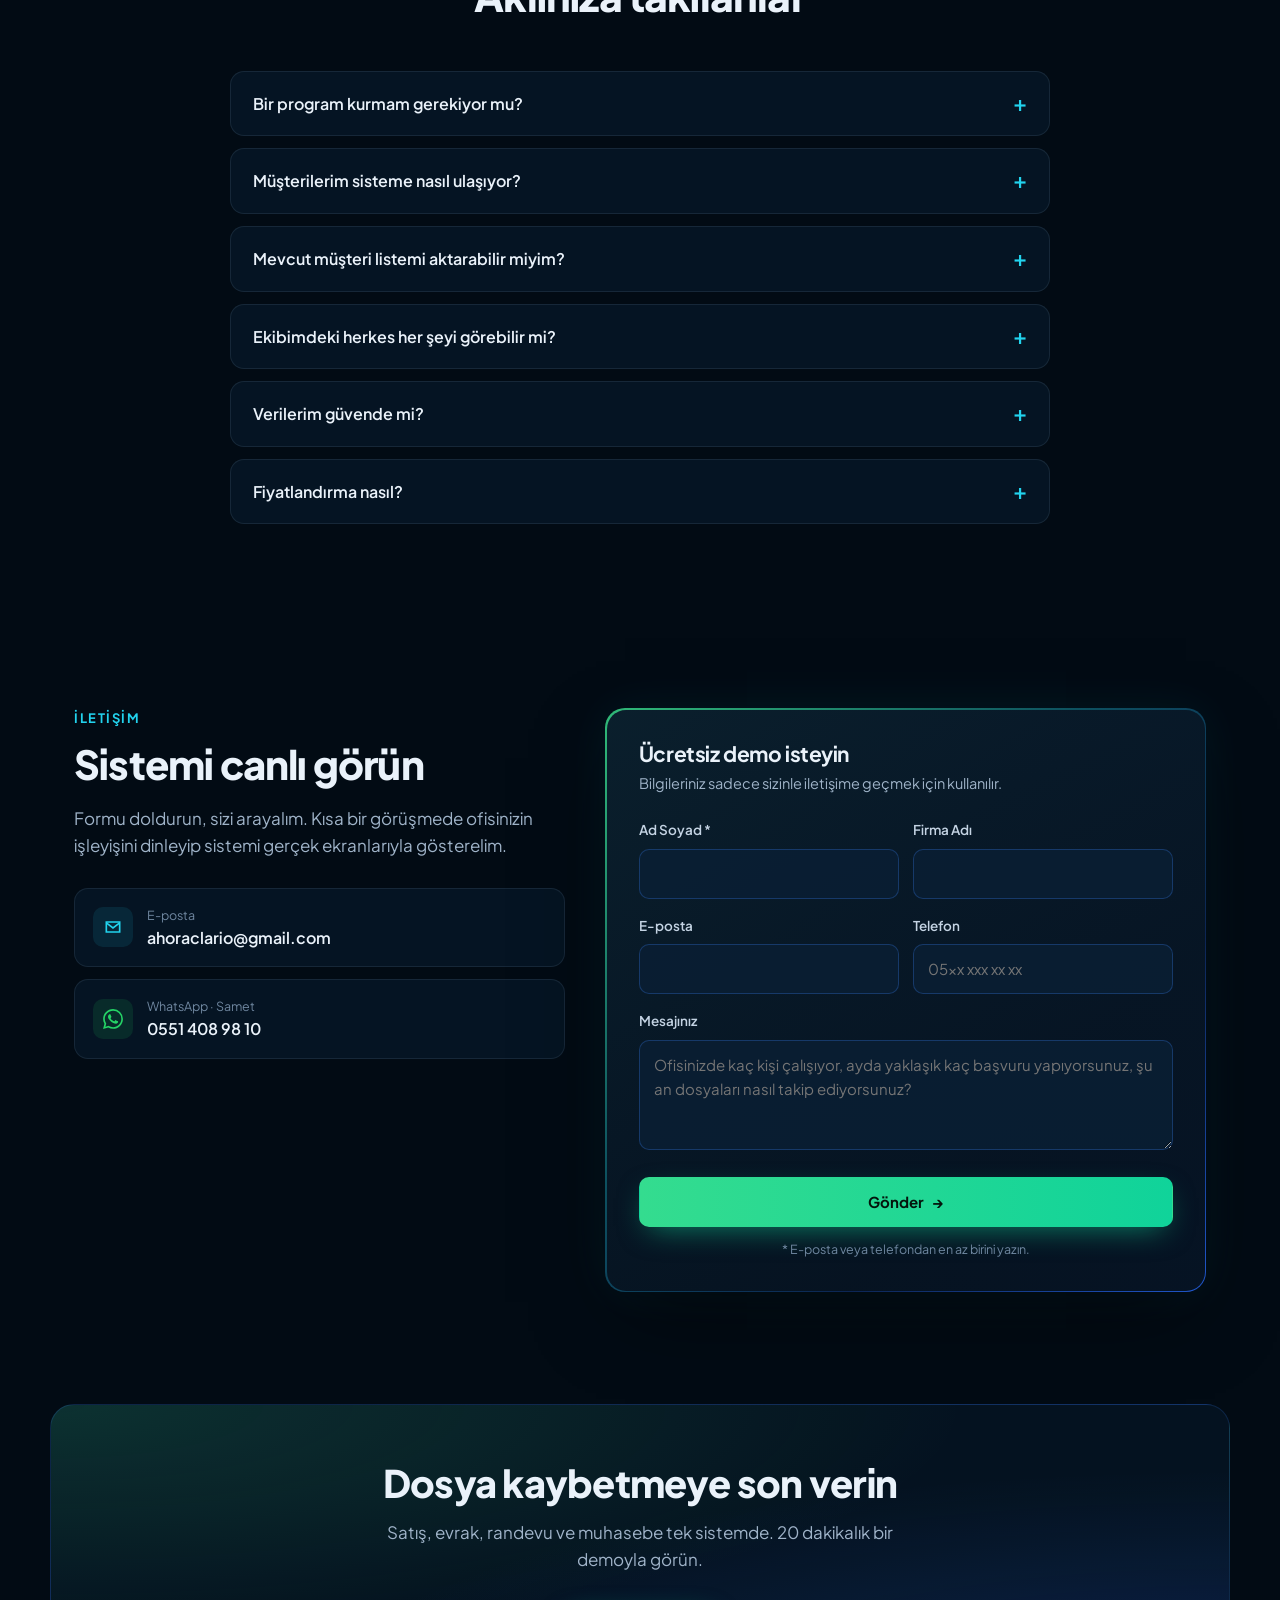
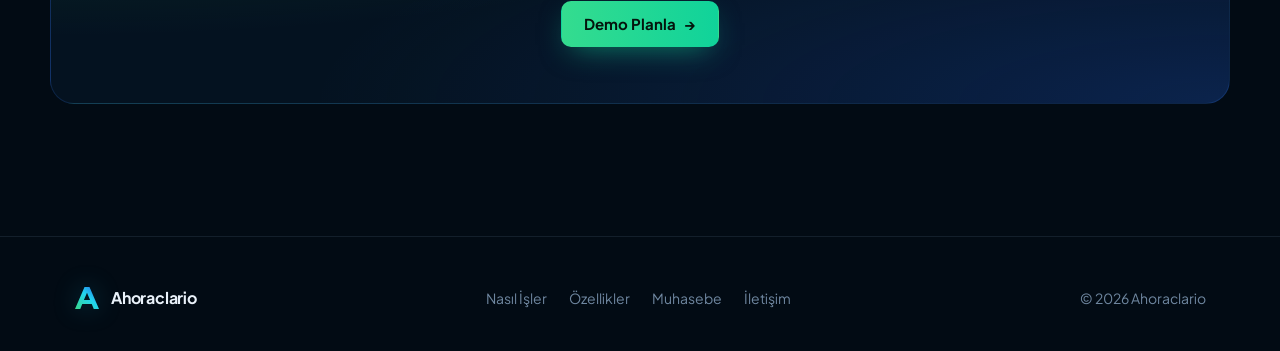
==== commit 0b152029: "Add files via upload" ====
--- a/index.html
+++ b/index.html
@@ -89,18 +89,27 @@
 @keyframes floaty{50%{translate:0 -8px}}
 .hero-visual:hover .hv-prog i,.hero-visual.paused .hv-prog i{animation-play-state:paused}
 .hv-sub{font-size:10px;color:#5E7A94;margin:-6px 0 9px}
-/* Takvim kesiti */
-.hv-cal{display:grid;grid-template-columns:repeat(7,1fr);gap:4px}
-.hv-cal .dw{font-size:8px;font-weight:700;color:#5E7A94;text-align:center;letter-spacing:.05em}
-.hv-cal .d{height:43px;border-radius:6px;border:1px solid rgba(148,178,210,.1);background:rgba(8,25,42,.6);padding:3px;display:flex;flex-direction:column;gap:2px;font-size:8.5px;color:#8FA7BD;font-weight:700}
-.hv-cal .d.b{visibility:hidden}
-.hv-cal .d.t{border-color:rgba(59,130,246,.85);box-shadow:0 0 0 1px rgba(59,130,246,.45)}
-.hv-cal .d.t > span{background:#3B82F6;color:#fff;border-radius:6px;padding:0 4px;align-self:flex-start}
-.hv-cal .c{height:9px;border-radius:3px;border-left:2px solid}
-.hv-cal .c.g{background:rgba(57,217,138,.2);border-color:#39D98A}
-.hv-cal .c.o{background:rgba(245,158,11,.2);border-color:#F59E0B}
-.hv-cal .c.f{animation:hvFlip 1.2s 1.2s both}
-@keyframes hvFlip{0%{background:rgba(245,158,11,.2);border-color:#F59E0B}100%{background:rgba(57,217,138,.35);border-color:#39D98A;box-shadow:0 0 8px rgba(57,217,138,.6)}}
+/* Takvim kesiti: haftalık görünüm, her randevuda evrak durumu yazar */
+.hv-cal{display:grid;gap:5px}
+.hv-cal .d{display:grid;grid-template-columns:44px minmax(0,1fr);gap:8px;align-items:center;min-height:46px;padding:5px 6px;border-radius:8px;border:1px solid rgba(148,178,210,.1);background:rgba(8,25,42,.6)}
+.hv-cal .d > span{display:grid;justify-items:center;font-size:14px;font-weight:800;color:#C9D6E3;line-height:1.1}
+.hv-cal .d > span small{font-size:8px;font-weight:700;letter-spacing:.06em;color:#5E7A94}
+.hv-cal .d.t{border-color:rgba(59,130,246,.85);box-shadow:0 0 0 1px rgba(59,130,246,.45);background:rgba(37,99,235,.08)}
+.hv-cal .d.t > span{color:#93C5FD}
+.hv-cal .cs{display:flex;gap:5px;min-width:0}
+.hv-cal .cs em{font-style:normal;font-size:9.5px;color:#5E7A94}
+.hv-cal .c{display:grid;flex:0 1 50%;min-width:0;padding:4px 7px;border-radius:6px;border-left:2px solid;font-size:10px;line-height:1.35}
+.hv-cal .c b{font-weight:700;white-space:nowrap;overflow:hidden;text-overflow:ellipsis}
+.hv-cal .c small{grid-area:2/1;font-size:8.5px;white-space:nowrap;overflow:hidden;text-overflow:ellipsis;opacity:.85}
+.hv-cal .c.g{background:rgba(57,217,138,.12);border-color:#39D98A;color:#6EE7B7}
+.hv-cal .c.o{background:rgba(245,158,11,.12);border-color:#F59E0B;color:#FCD34D}
+.hv-s.on .hv-cal .c.f{animation:hvFlip .6s 1.6s both}
+.hv-s.on .hv-cal .c.f .s1{animation:hvOut .3s 1.6s both}
+.hv-s.on .hv-cal .c.f .s2{animation:hvIn2 .3s 1.8s both}
+.hv-cal .c.f .s2{opacity:0}
+@keyframes hvFlip{to{background:rgba(57,217,138,.2);border-color:#39D98A;color:#6EE7B7;box-shadow:0 0 10px rgba(57,217,138,.45)}}
+@keyframes hvOut{to{opacity:0}}
+@keyframes hvIn2{to{opacity:.85}}
 .hv-leg{display:flex;gap:10px;font-size:9px;color:#8FA7BD;font-weight:500}
 .app.dark .app-h .hv-leg span{background:none;color:#8FA7BD;padding:0;font-weight:500;font-size:9px}
 .app.dark .app-h span.nt{background:rgba(148,178,210,.12);color:#C9D6E3}
@@ -202,7 +211,7 @@
           <div class="app-side">
             <div class="app-logo"><span>✈</span><div><b>Firmanız</b><small>Operasyon Sistemi</small></div></div>
             <div class="app-nav">
-              <div>📊 Dashboard</div><div data-s="2">🎯 Bugün Ne Yapmalıyım</div><div data-s="0" class="on">👥 Müşteriler</div><div>🧭 Pipeline</div><div data-s="1">📅 Takvim</div><div data-s="3">🏛️ Konsolosluk</div><div>✅ Tamamlandı<em>27</em></div>
+              <div>📊 Dashboard</div><div data-s="2">🎯 Bugün Ne Yapmalıyım</div><div data-s="0" class="on">👥 Müşteriler</div><div>🧭 Pipeline</div><div data-s="1">📅 Takvim</div><div data-s="3">🏛️ Konsolosluk</div><div>✅ Tamamlandı</div>
               <h5>YÖNETİM</h5><div data-s="4">💰 Muhasebe</div><div data-s="5">📈 Performans</div><div>📚 Belge Kütüphanesi</div>
             </div>
           </div>
@@ -220,7 +229,7 @@
             </div>
             </div>
             <div class="hv-s" data-s="1">
-              <div class="app-h"><b>Takvim · Ekim 2026</b><div class="hv-leg"><span><i style="background:#39D98A"></i>Evraklar hazır</span><span><i style="background:#F59E0B"></i>Evrak bekleniyor</span></div></div>
+              <div class="app-h"><b>Takvim · 12–16 Ekim</b><div class="hv-leg"><span><i style="background:#39D98A"></i>Evraklar hazır</span><span><i style="background:#F59E0B"></i>Evrak bekleniyor</span></div></div>
               <div class="hv-cal" id="hvCal"></div>
             </div>
             <div class="hv-s" data-s="2">
@@ -598,12 +607,14 @@
     ['muhasebe.html','₺','Net kâr %75','Tahsilat ve giderler tek ekranda'],
     ['performans-raporlari.html','↗','Ayşe K. · 42 işlem','Son 7 gün · gerçek işlemler'],
   ];
-  // Takvim kesiti: Ekim 2026 (1 Ekim Perşembe); 14 Ekim'deki randevu turuncudan yeşile döner
-  const C = { 1:'gg', 2:'g', 5:'go', 6:'g', 8:'o', 9:'g', 12:'o', 13:'g', 14:'f', 15:'oo', 16:'g', 19:'o', 20:'o', 22:'o', 23:'o', 26:'o', 27:'o', 29:'o', 30:'o' };
-  document.getElementById('hvCal').innerHTML = ['PZT','SAL','ÇAR','PER','CUM','CMT','PAZ'].map(d => `<span class="dw">${d}</span>`).join('') + '<span class="d b"></span>'.repeat(3)
-    + Array.from({ length:31 }, (_, i) => { const d = i + 1;
-      return `<span class="d${d === 14 ? ' t' : ''}"><span>${d}</span>${[...(C[d] || '')].map(x => `<i class="c ${x === 'f' ? 'o f' : x}"></i>`).join('')}</span>`; }).join('');
-  dots.innerHTML = S.map((_, i) => `<button type="button" aria-label="${i + 1}. ekran"></button>`).join('');
+  // Takvim kesiti: 12–16 Ekim haftası; 14 Ekim'deki randevunun evrakları hazırlanıp yeşile döner
+  const OK = '✓ Evraklar hazır', WT = 'Evrak hazırlanıyor';
+  const W = [[12,'PZT',[['13:00 Tuna Ateş','o']]], [13,'SAL',[['09:45 Selim Oral','g']]], [14,'ÇAR',[['09:30 Elif Demir','f'],['11:00 Kenan Aydın','g']]],
+             [15,'PER',[['10:00 Aslı Kurt','o'],['15:15 Umut Eren','o']]], [16,'CUM',[['09:30 Ece Bal','g']]]];
+  document.getElementById('hvCal').innerHTML = W.map(([d, w, list]) => `<div class="d${d === 14 ? ' t' : ''}"><span>${d}<small>${w}</small></span><div class="cs">`
+    + list.map(([t, k]) => k === 'f' ? `<div class="c o f"><b>${t}</b><small class="s1">${WT}</small><small class="s2">${OK}</small></div>`
+                                     : `<div class="c ${k}"><b>${t}</b><small>${k === 'g' ? OK : WT}</small></div>`).join('') + '</div></div>').join('');
+dots.innerHTML = S.map((_, i) => `<button type="button" aria-label="${i + 1}. ekran"></button>`).join('');
   const db = [...dots.children];
   let cur = 0;
   function go(i){
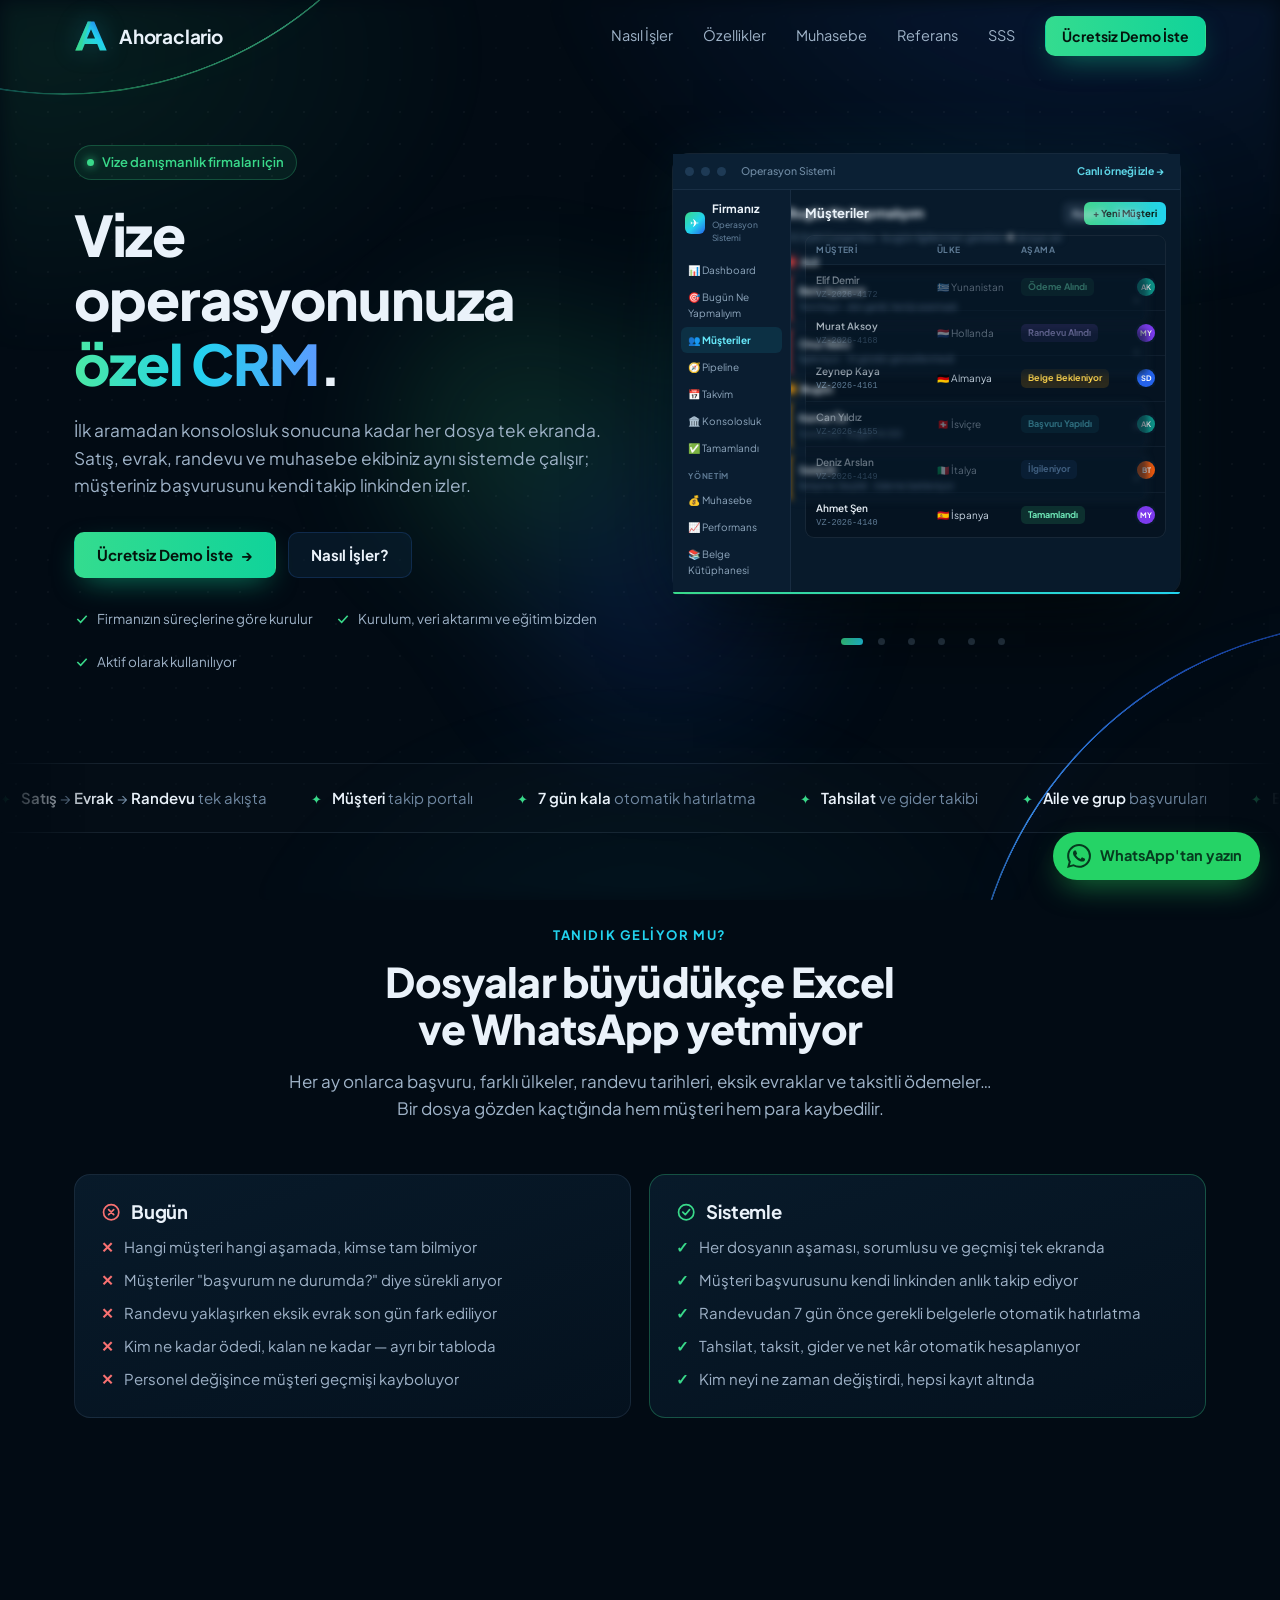
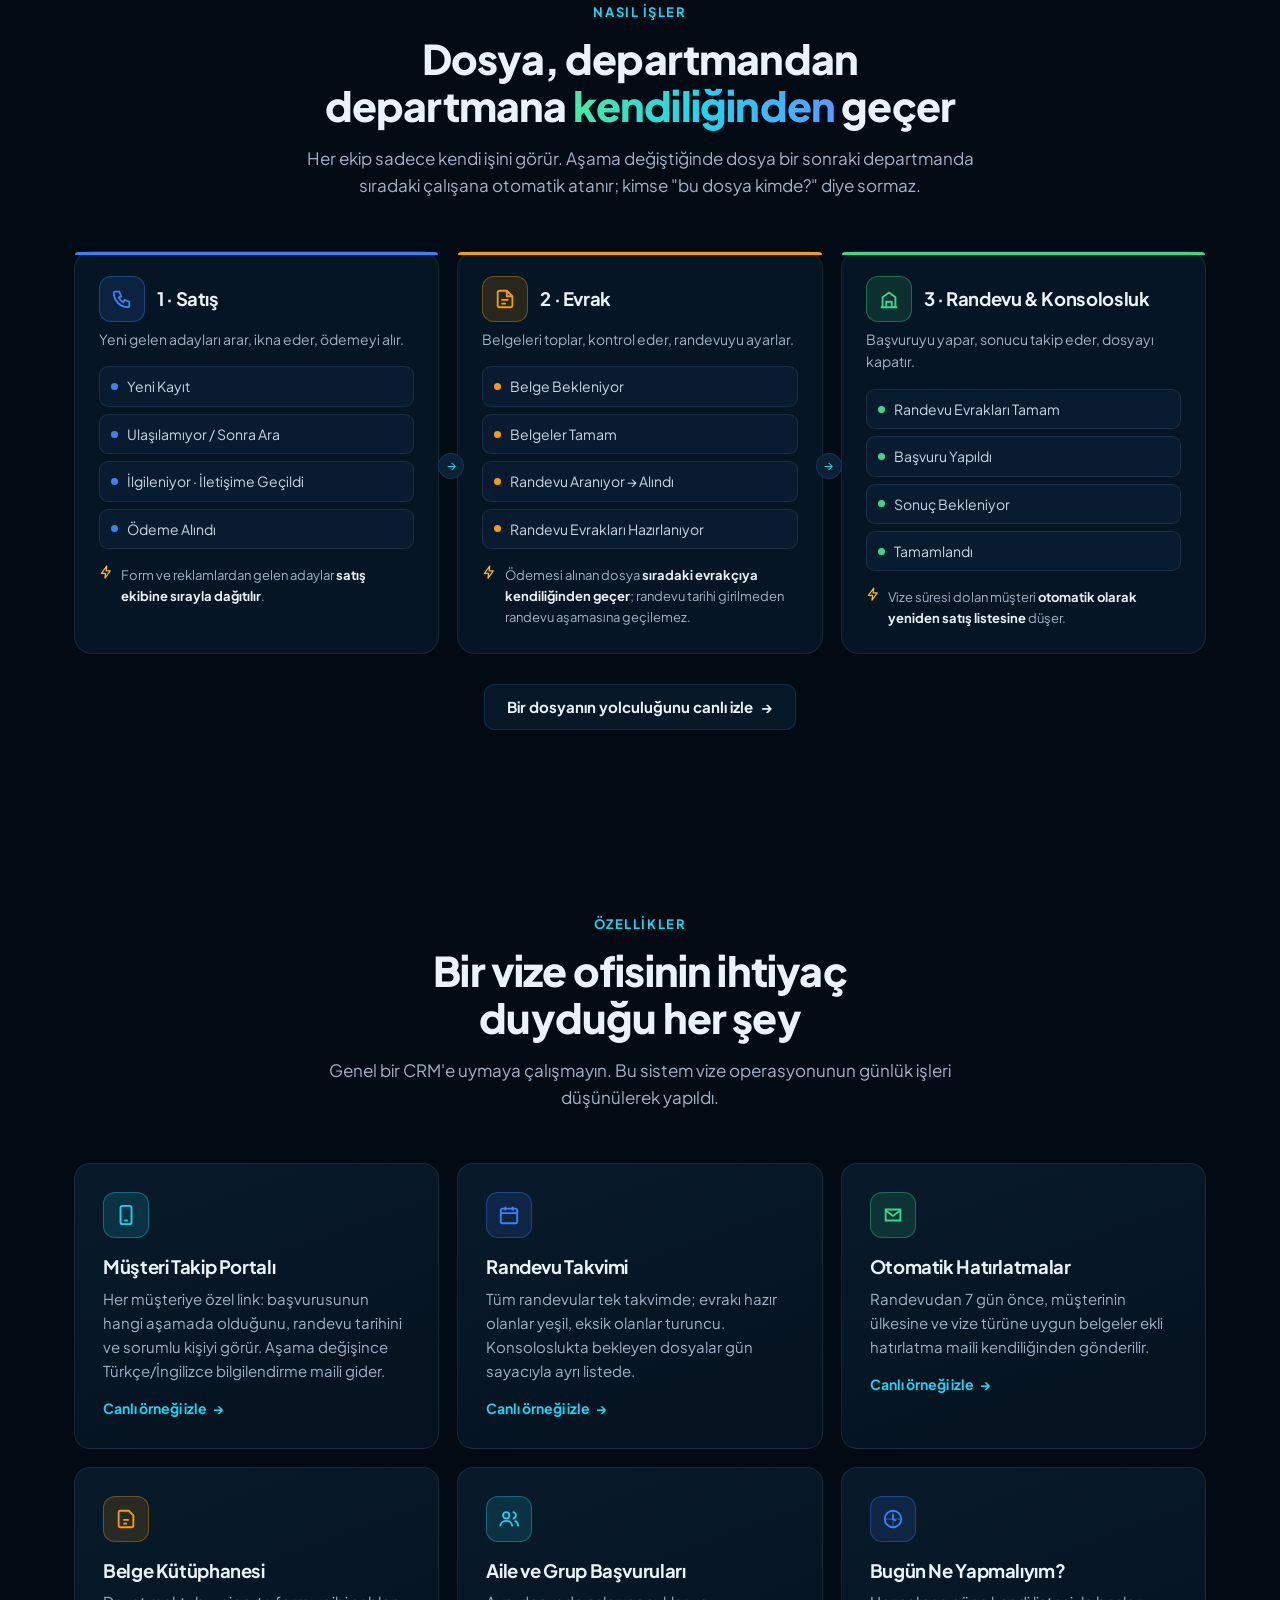
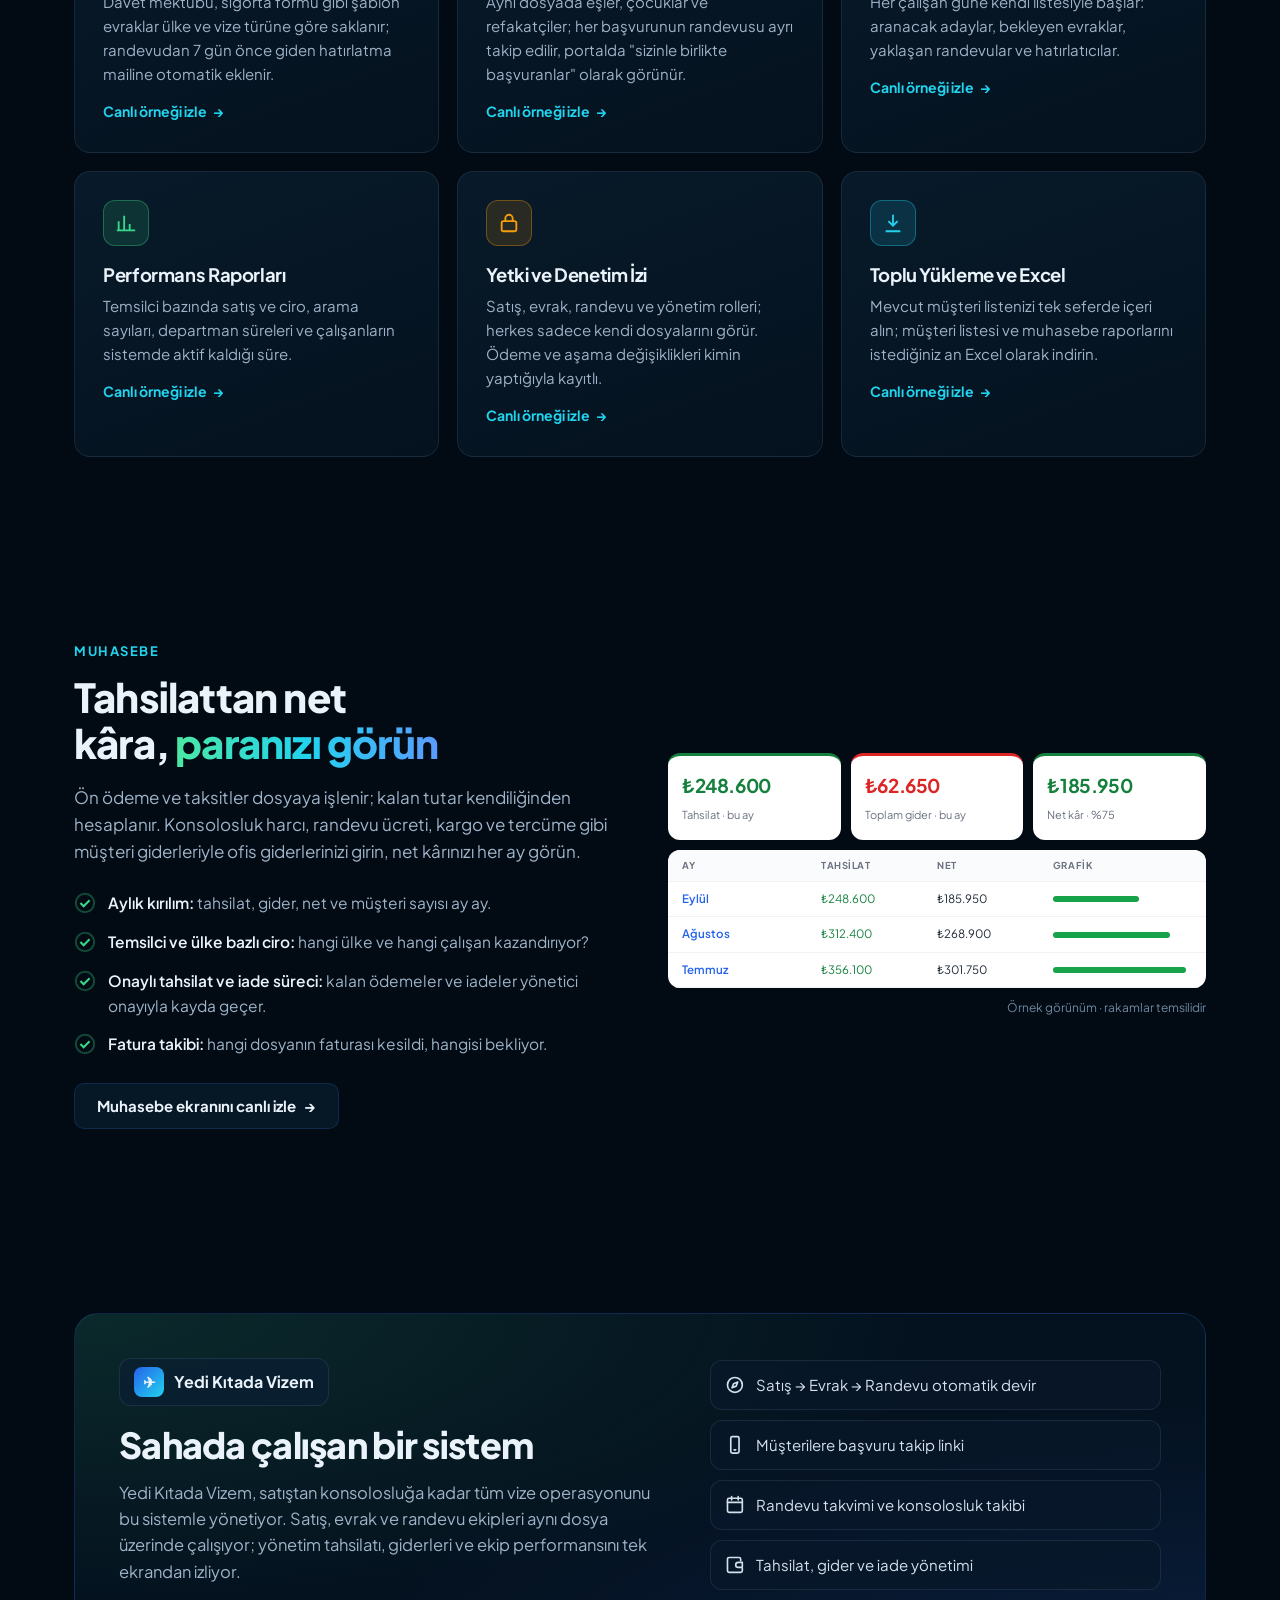
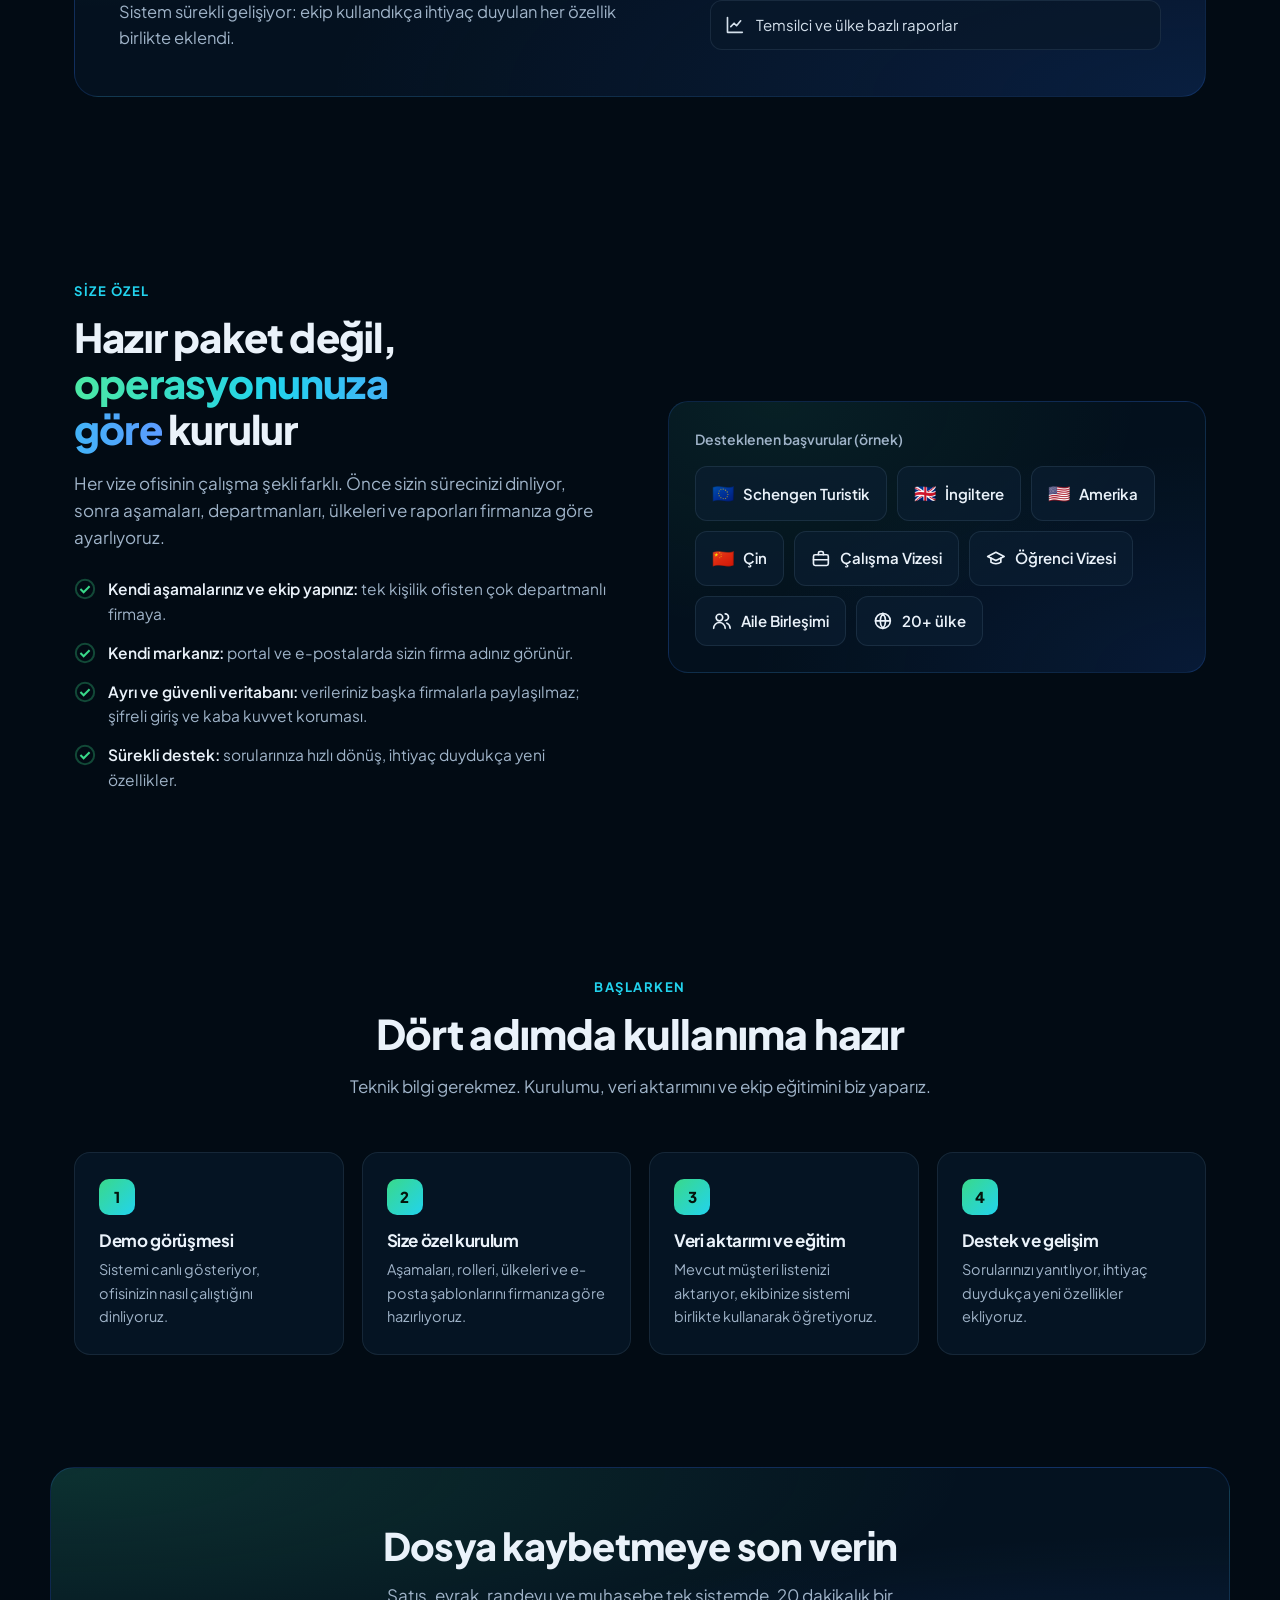
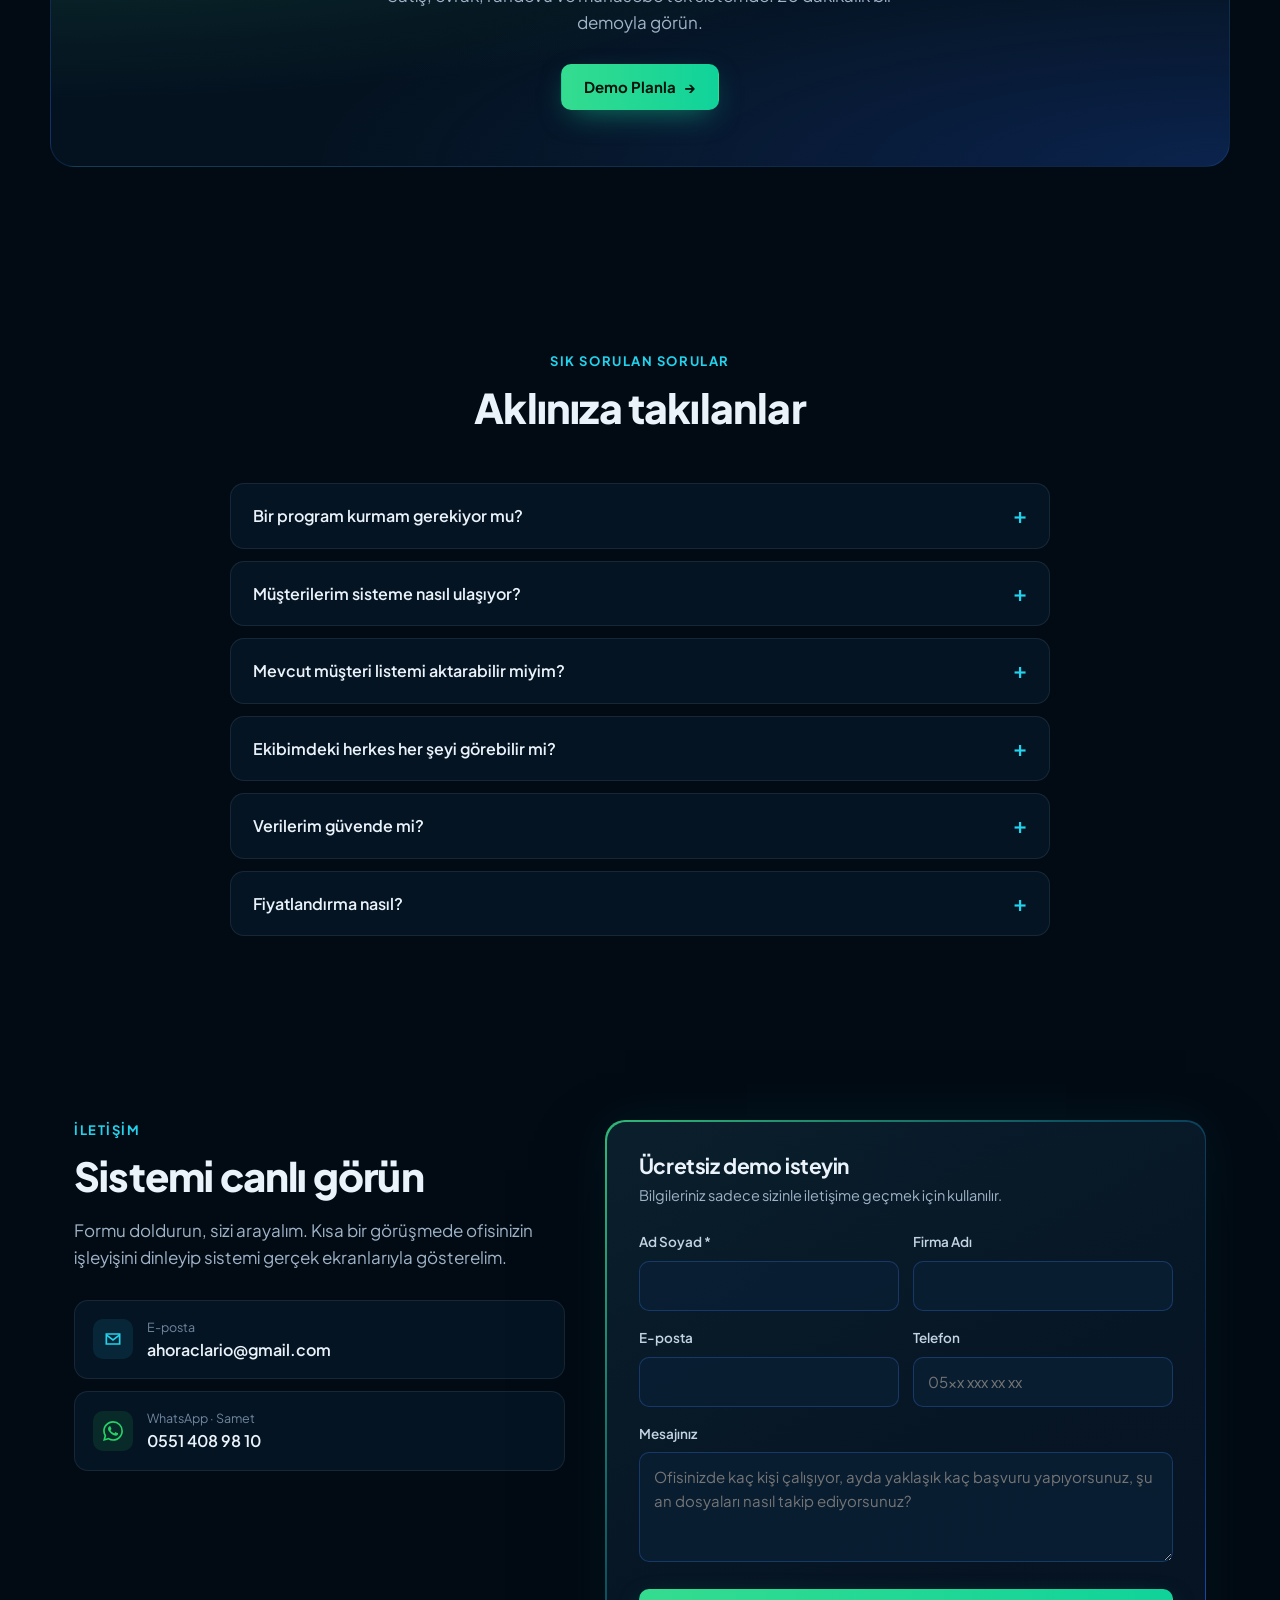
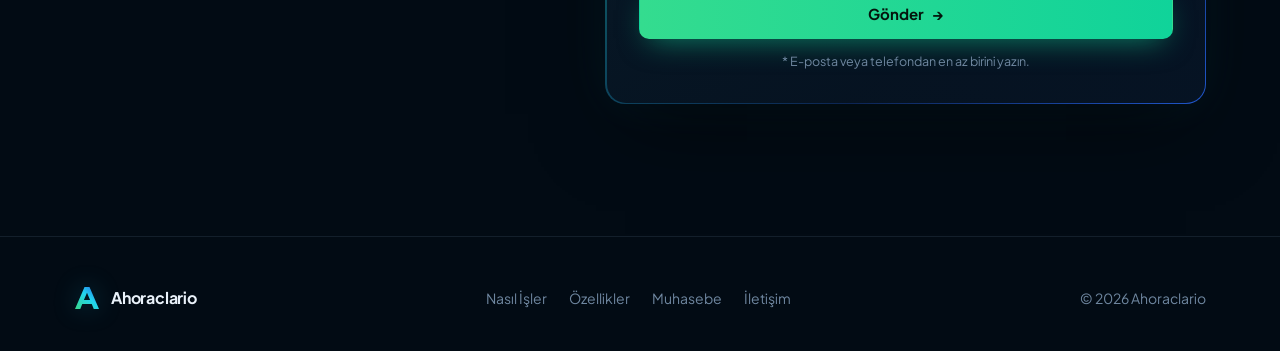
==== commit e93259d9: "Add files via upload" ====
--- a/index.html
+++ b/index.html
@@ -37,7 +37,7 @@
 <script type="application/ld+json">
 {"@context":"https://schema.org","@type":"Organization","name":"Ahoraclario","url":"https://ahoraclario.github.io/","email":"ahoraclario@gmail.com","telephone":"+90 551 408 98 10","description":"Vize danışmanlık firmalarına özel CRM ve operasyon sistemleri kurar.","areaServed":"TR"}
 </script>
-<link rel="stylesheet" href="site.css?v=20260930c">
+<link rel="stylesheet" href="site.css?v=20260930d">
 <style>
 /* Hero ekranı: sitenin koyu temasına uyumlu görünüm */
 .app.dark{background:#081A2B;color:#C9D6E3;box-shadow:0 40px 90px -20px rgba(0,0,0,.75),0 0 0 1px rgba(148,178,210,.14),0 0 70px rgba(34,211,238,.07)}
@@ -390,12 +390,12 @@
     <div class="reveal">
       <div class="money">
         <div class="mcard" style="--mc:#15803D"><b>₺248.600</b><small>Tahsilat · bu ay</small></div>
-        <div class="mcard" style="--mc:#DC2626"><b>₺41.250</b><small>Müşteri giderleri</small></div>
-        <div class="mcard" style="--mc:#15803D"><b>₺192.300</b><small>Net kâr · %77</small></div>
+        <div class="mcard" style="--mc:#DC2626"><b>₺62.650</b><small>Toplam gider · bu ay</small></div>
+        <div class="mcard" style="--mc:#15803D"><b>₺185.950</b><small>Net kâr · %75</small></div>
       </div>
       <div class="mtable">
         <div><span>AY</span><span>TAHSİLAT</span><span>NET</span><span>GRAFİK</span></div>
-        <div><span style="color:#2563EB;font-weight:600">Eylül</span><span style="color:#15803D">₺248.600</span><span>₺192.300</span><span><span class="bar" style="width:62%;display:block"></span></span></div>
+        <div><span style="color:#2563EB;font-weight:600">Eylül</span><span style="color:#15803D">₺248.600</span><span>₺185.950</span><span><span class="bar" style="width:62%;display:block"></span></span></div>
         <div><span style="color:#2563EB;font-weight:600">Ağustos</span><span style="color:#15803D">₺312.400</span><span>₺268.900</span><span><span class="bar" style="width:84%;display:block"></span></span></div>
         <div><span style="color:#2563EB;font-weight:600">Temmuz</span><span style="color:#15803D">₺356.100</span><span>₺301.750</span><span><span class="bar" style="width:96%;display:block"></span></span></div>
       </div>
@@ -466,6 +466,14 @@
       <div class="step reveal"><div class="n">3</div><h3>Veri aktarımı ve eğitim</h3><p>Mevcut müşteri listenizi aktarıyor, ekibinize sistemi birlikte kullanarak öğretiyoruz.</p></div>
       <div class="step reveal"><div class="n">4</div><h3>Destek ve gelişim</h3><p>Sorularınızı yanıtlıyor, ihtiyaç duydukça yeni özellikler ekliyoruz.</p></div>
     </div>
+  </div>
+</section>
+
+<section aria-label="Harekete geç" style="padding-top:20px">
+  <div class="cta-band reveal">
+    <h2>Dosya kaybetmeye son verin</h2>
+    <p>Satış, evrak, randevu ve muhasebe tek sistemde. 20 dakikalık bir demoyla görün.</p>
+    <a href="#iletisim" class="btn btn-primary">Demo Planla <span aria-hidden="true">→</span></a>
   </div>
 </section>
 
@@ -524,13 +532,7 @@
   </div>
 </section>
 
-<section aria-label="Harekete geç" style="padding-top:20px">
-  <div class="cta-band reveal">
-    <h2>Dosya kaybetmeye son verin</h2>
-    <p>Satış, evrak, randevu ve muhasebe tek sistemde. 20 dakikalık bir demoyla görün.</p>
-    <a href="#iletisim" class="btn btn-primary">Demo Planla <span aria-hidden="true">→</span></a>
-  </div>
-</section>
+
 </main>
 
 <footer>
--- a/site.css
+++ b/site.css
@@ -495,4 +495,5 @@
   .mq-track{animation:none;flex-wrap:wrap;justify-content:center;width:auto;row-gap:10px}
   .mq-track [aria-hidden]{display:none}
 }
-
+/* Başlıklarda tek kelimenin alt satıra düşmesini önler */
+h1,h2,h3{text-wrap:balance}
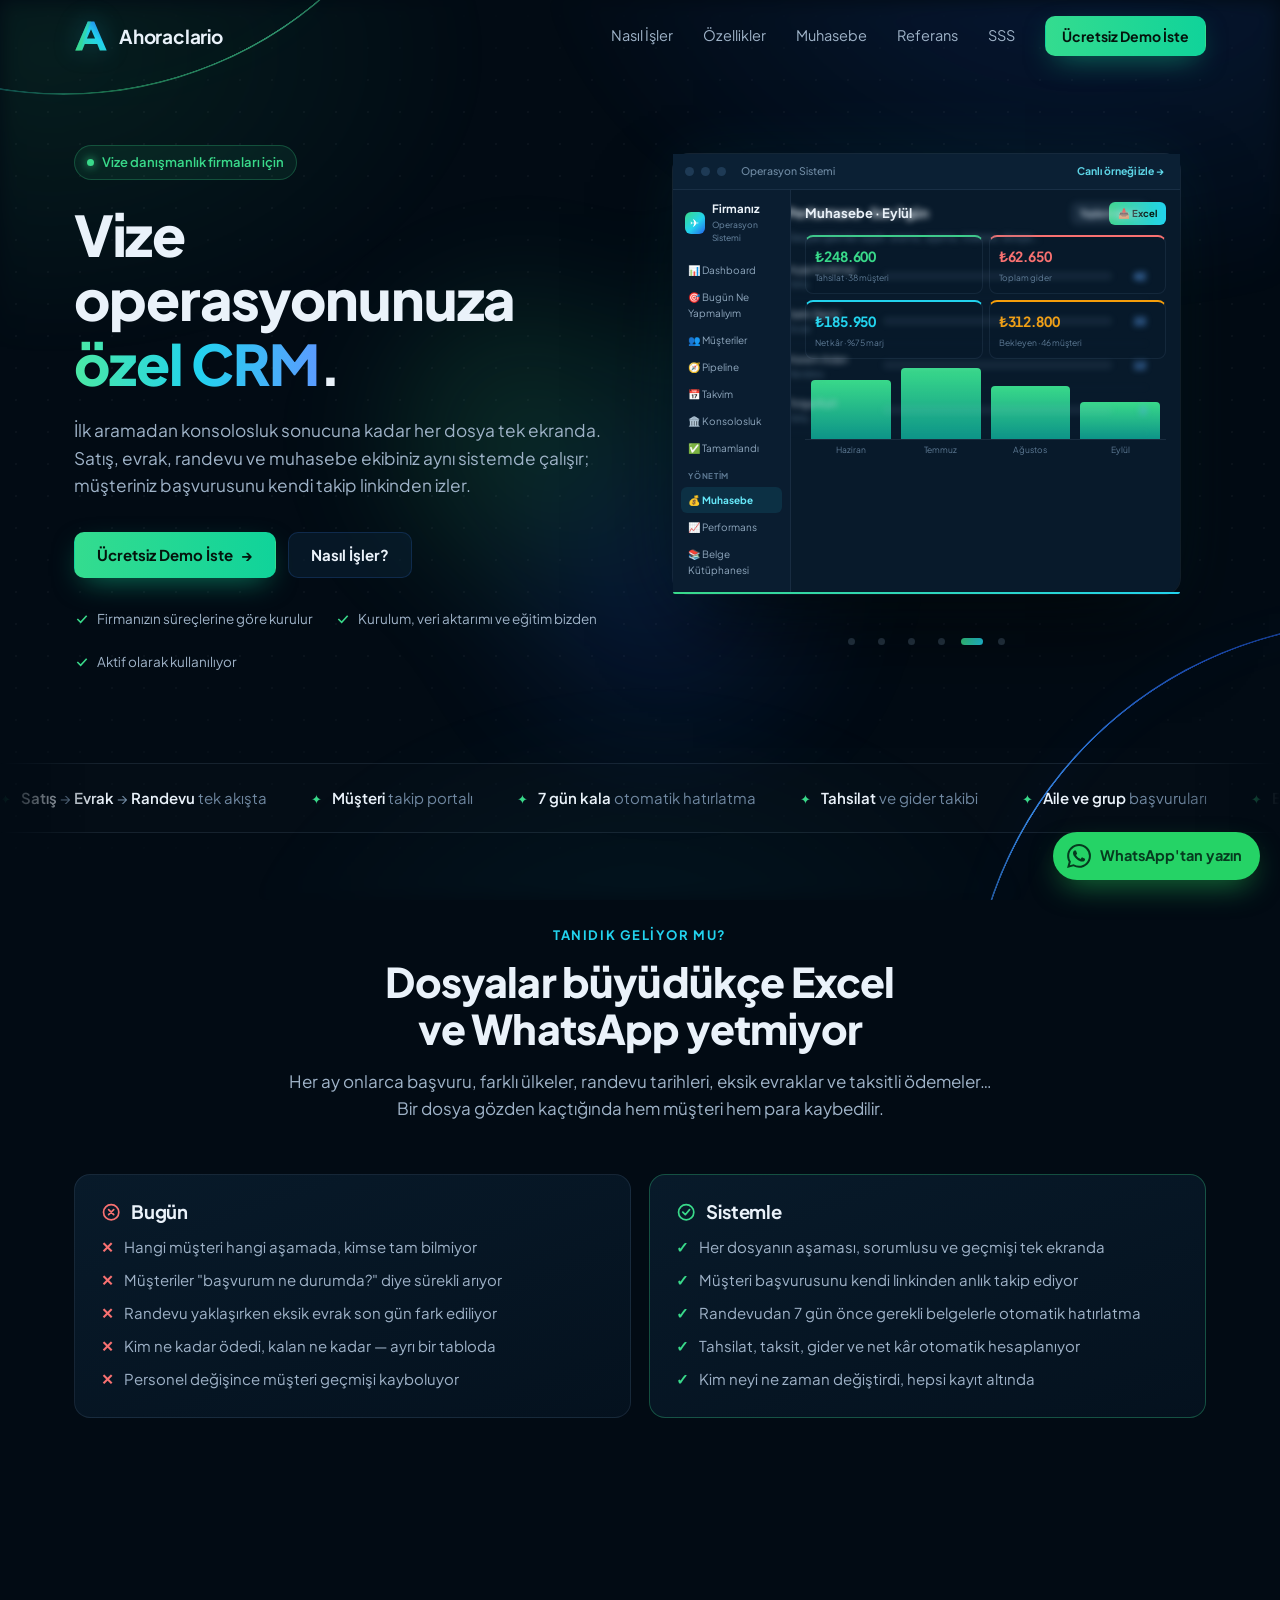
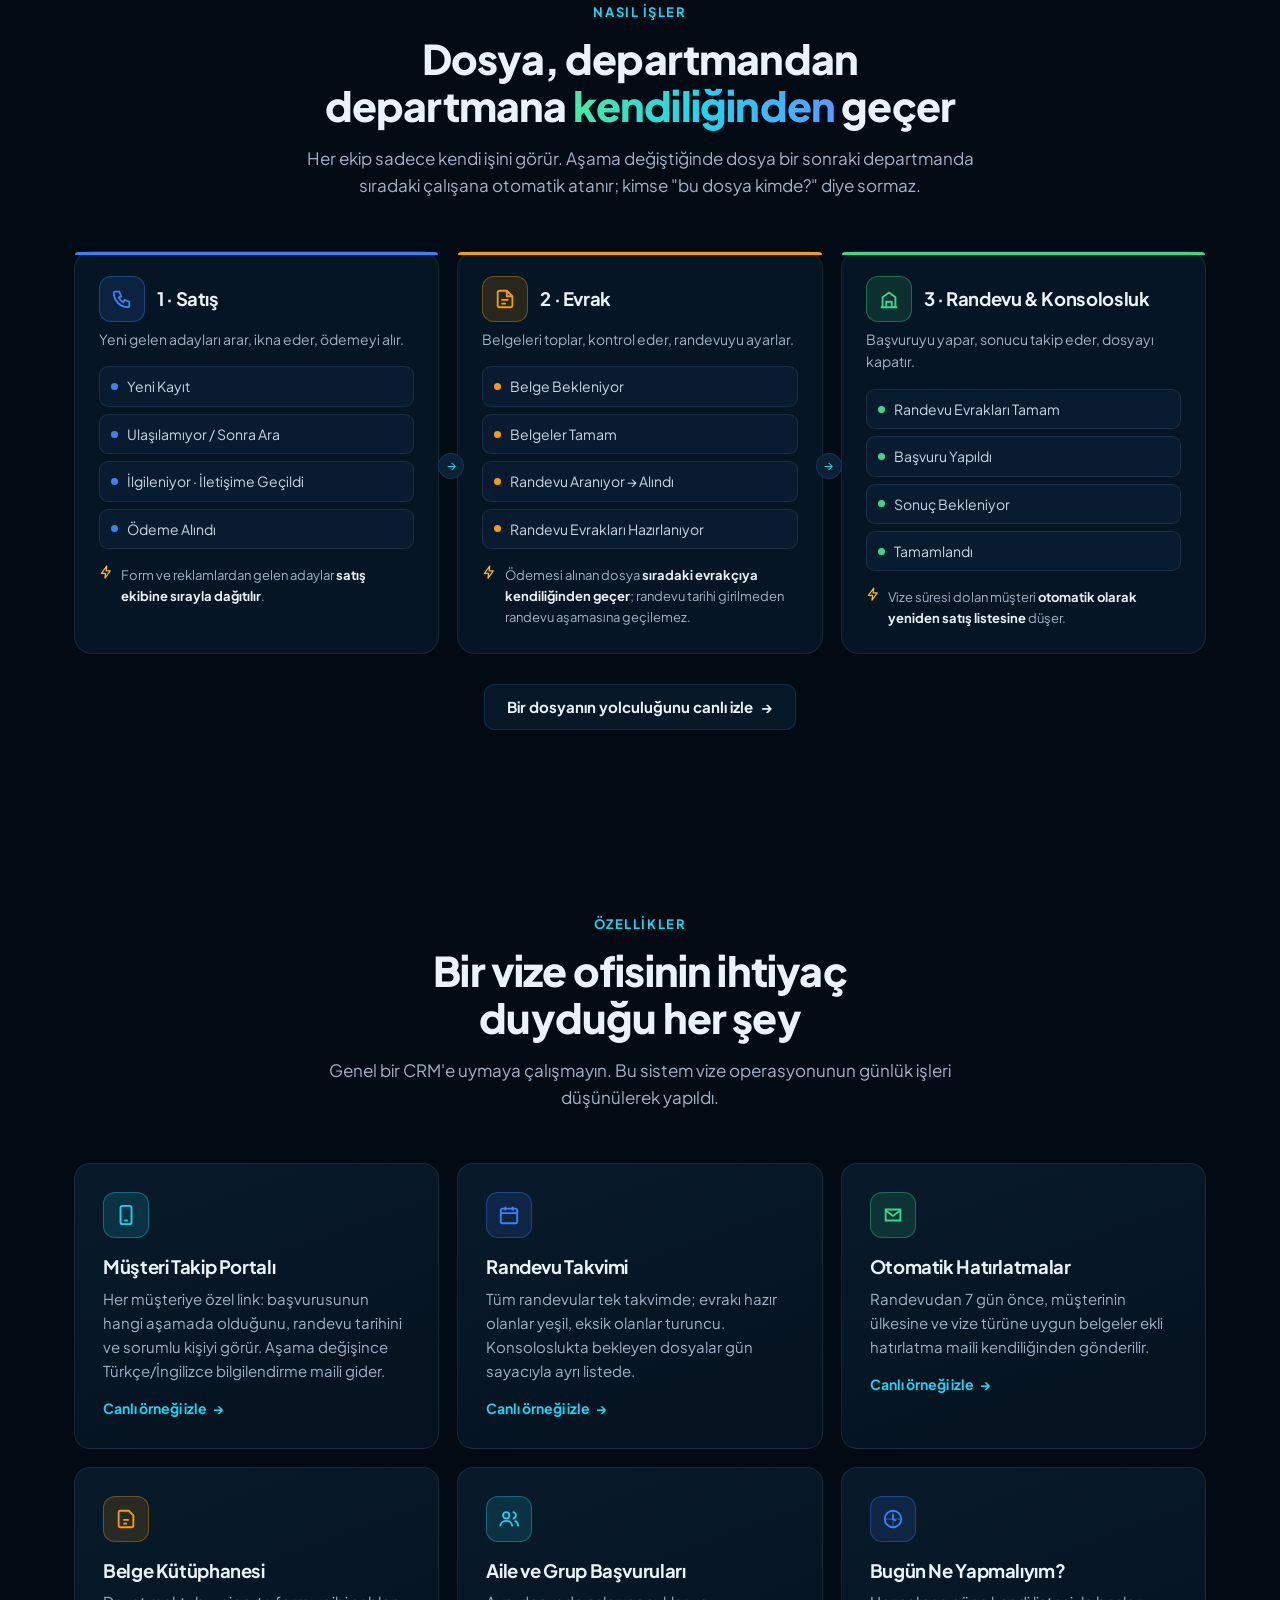
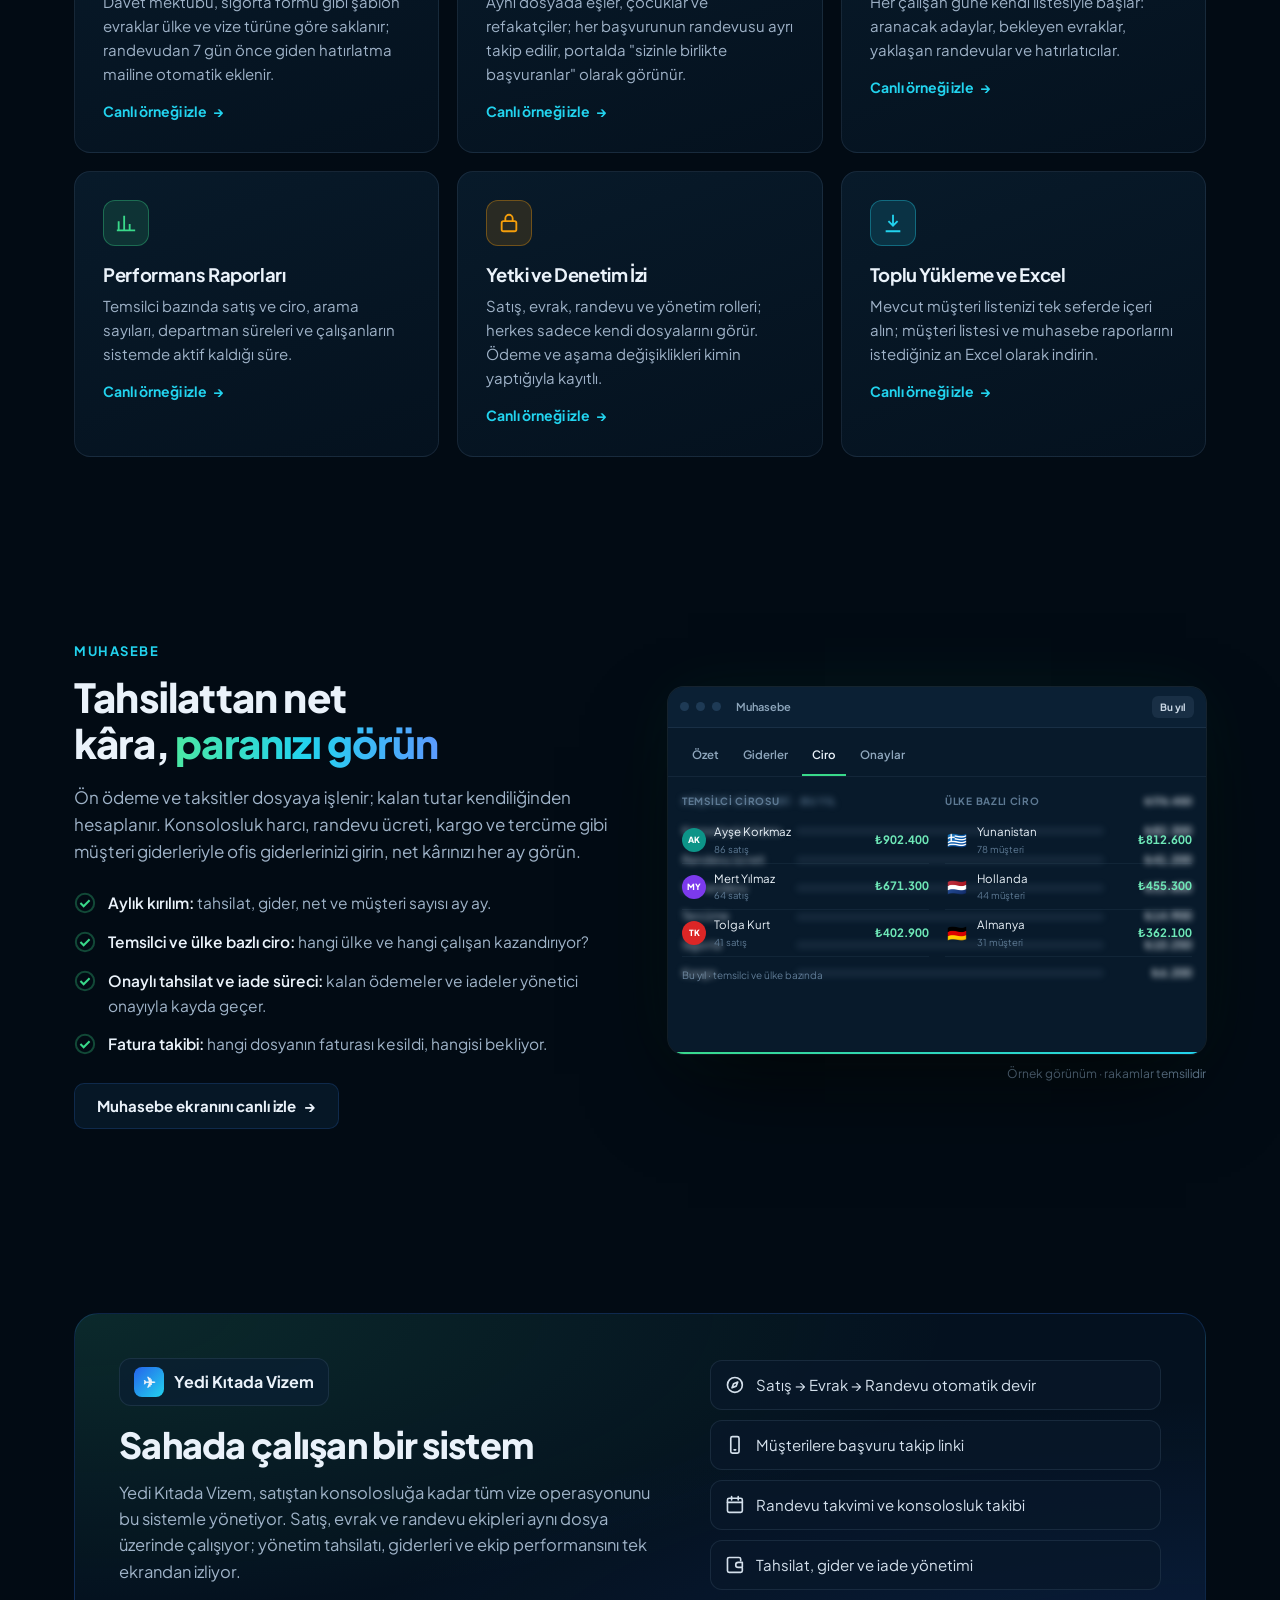
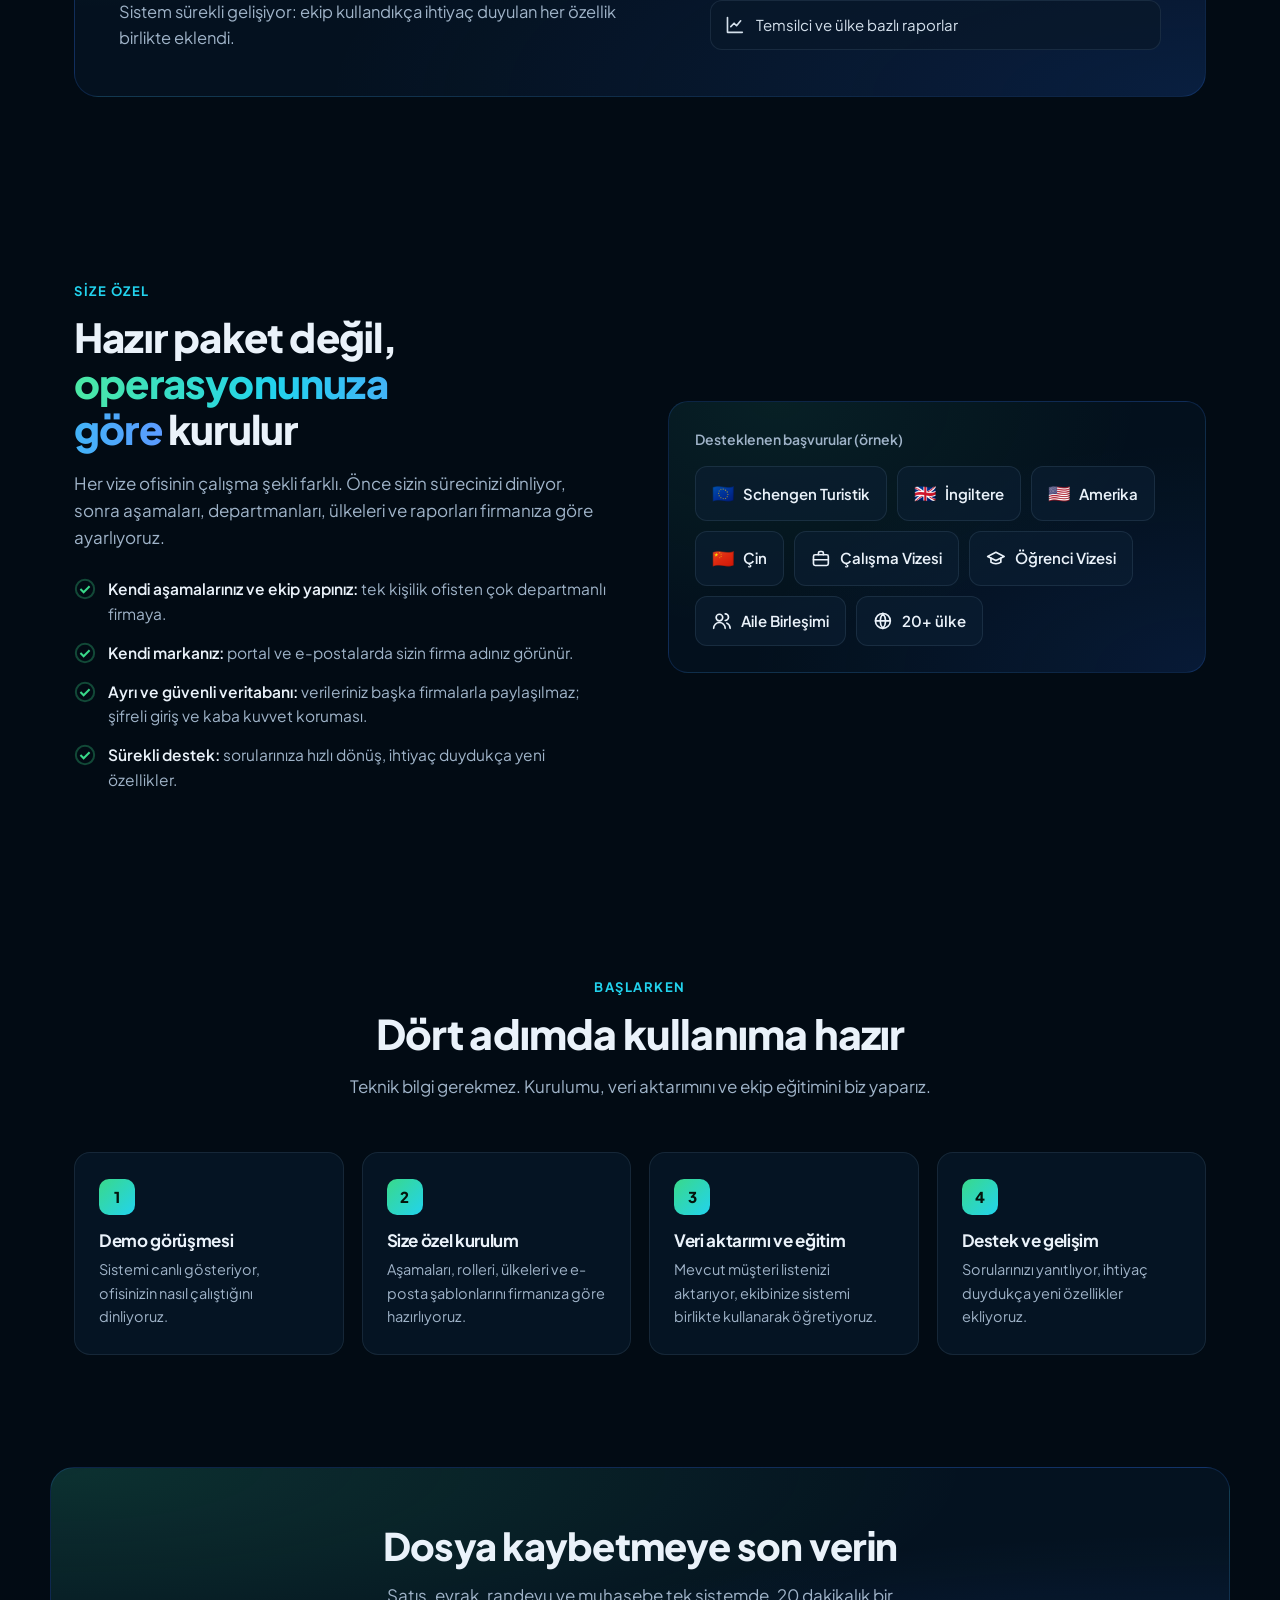
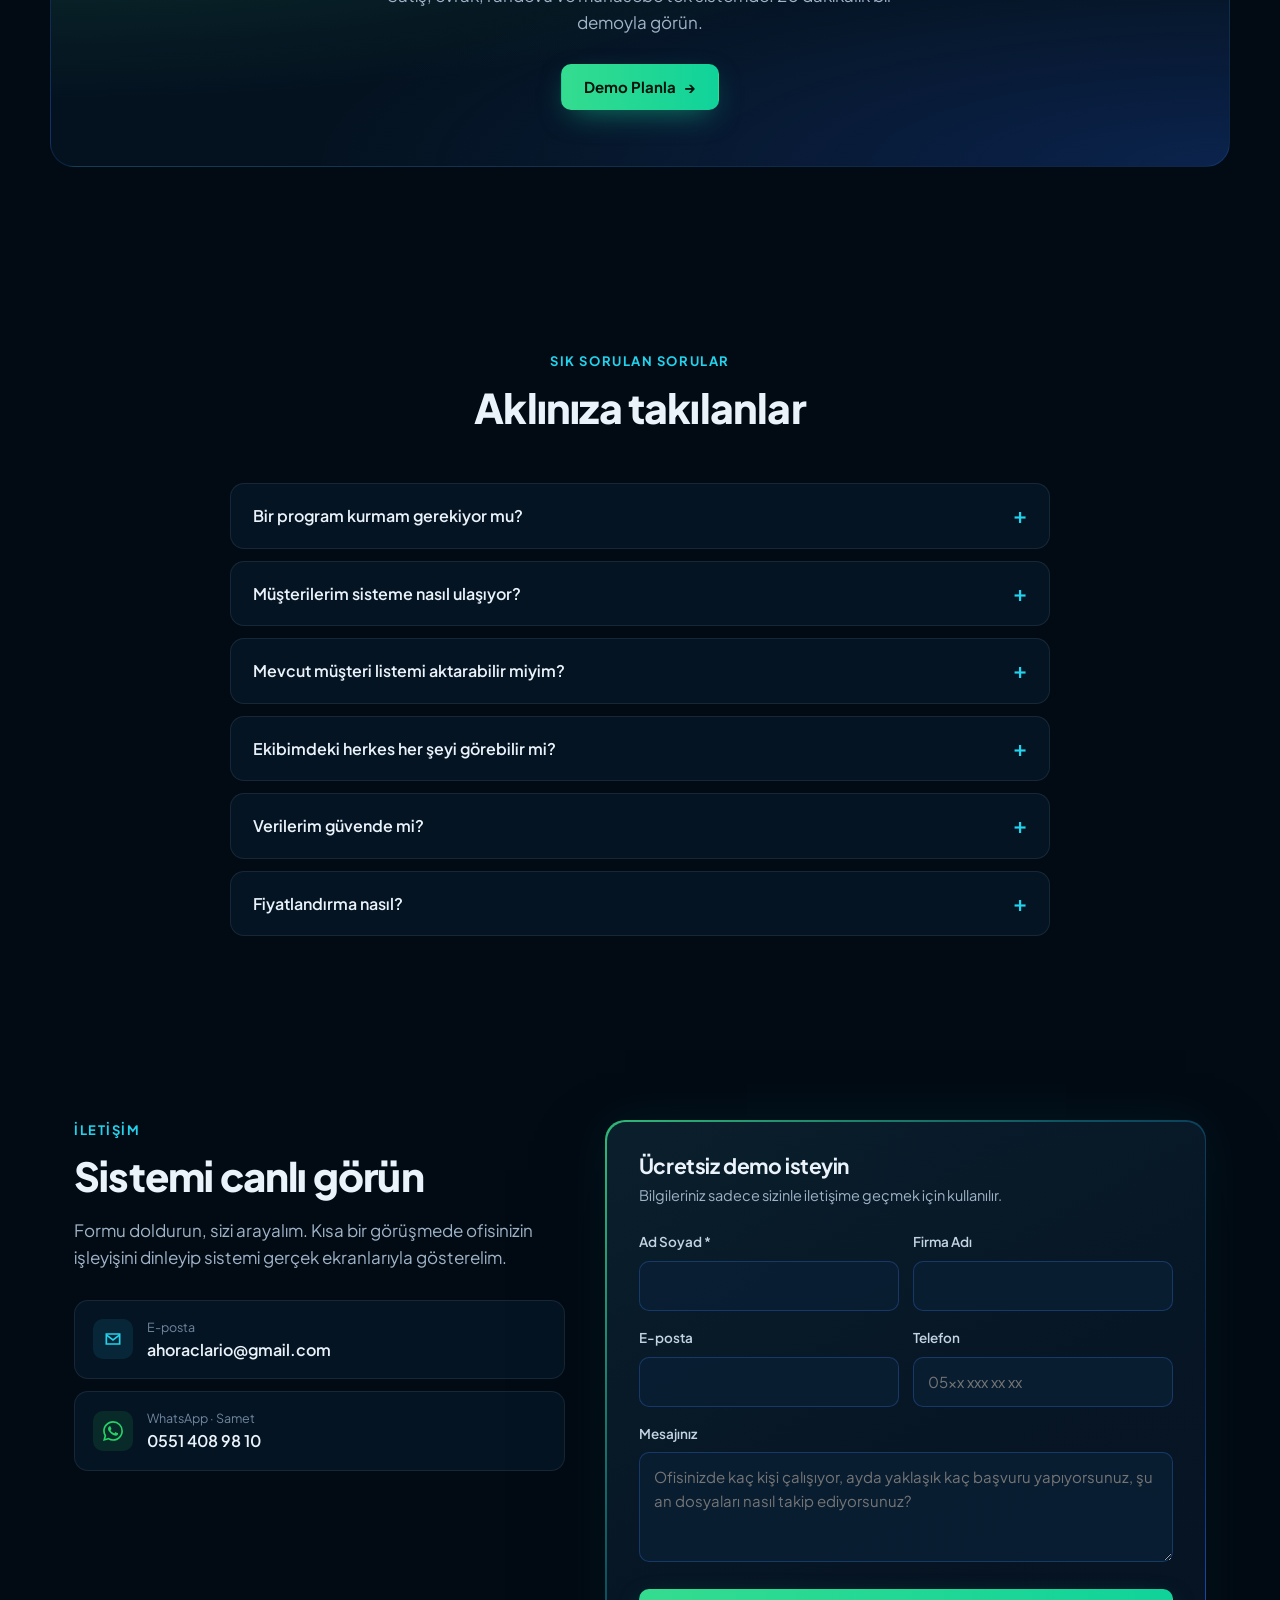
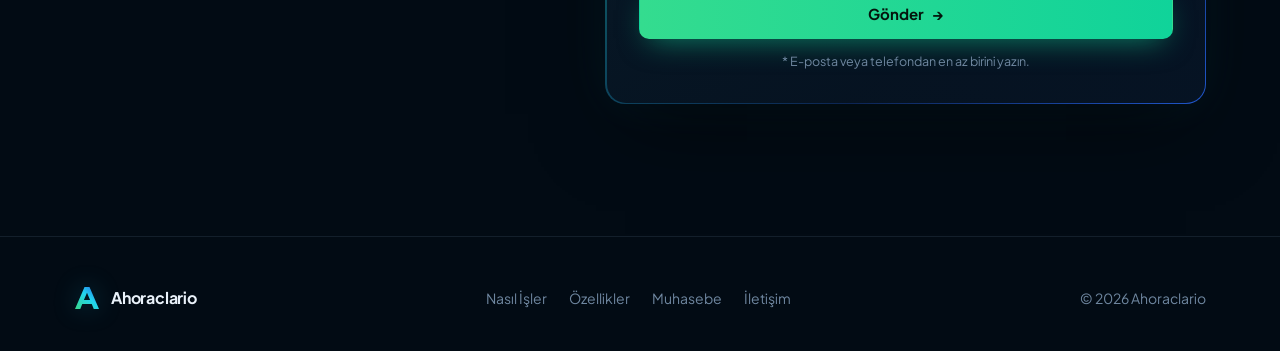
==== commit ed6595dc: "Add files via upload" ====
--- a/index.html
+++ b/index.html
@@ -154,6 +154,62 @@
 .hv-dots button:focus-visible{outline:2px solid #22D3EE;outline-offset:-6px;border-radius:8px}
 @media (max-width:760px){ .hv-toast{position:relative;right:auto;bottom:auto;margin:14px auto 0;max-width:none;width:fit-content} .hv-dots{margin-top:12px} .hv-p{grid-template-columns:70px minmax(0,1fr) 24px} }
 @media (prefers-reduced-motion:reduce){ .hv-s,.hv-toast{transition:none;animation:none} .hv-s.on .hi,.hv-s.on .hv-bars i,.hv-s.on .hv-p .bar i{animation:none;opacity:1;transform:none} }
+
+/* Ana sayfa · muhasebe vitrini (koyu, kendiliğinden geçer) */
+.mx{position:relative;border-radius:16px;overflow:hidden;background:#081A2B;box-shadow:0 40px 90px -20px rgba(0,0,0,.75),0 0 0 1px rgba(148,178,210,.14),0 0 70px rgba(57,217,138,.06)}
+.mx-top{display:flex;align-items:center;gap:7px;padding:9px 12px;background:#0B2034;border-bottom:1px solid rgba(148,178,210,.1)}
+.mx-top i{width:9px;height:9px;border-radius:50%;background:#1E3A55}
+.mx-top b{margin-left:8px;font-weight:600;color:#8FA7BD;font-size:11px}
+.mx-per{margin-left:auto;font-size:10px;font-weight:700;color:#C9D6E3;padding:3px 8px;border-radius:6px;background:rgba(148,178,210,.1)}
+.mx-tabs{display:flex;gap:4px;padding:10px 14px 0}
+.mx-tabs button{font:inherit;font-size:11.5px;font-weight:600;color:#8FA7BD;background:none;border:0;padding:8px 10px 10px;cursor:pointer;border-bottom:2px solid transparent;transition:color .3s,border-color .3s}
+.mx-tabs button.on{color:#EAF2F9;border-color:#39D98A}
+.mx-tabs button:hover{color:#EAF2F9}
+.mx-body{display:grid;min-height:252px;border-top:1px solid rgba(148,178,210,.08)}
+.mx-s{grid-area:1/1;padding:14px;opacity:0;transform:translateX(16px);filter:blur(3px);transition:opacity .5s,transform .55s cubic-bezier(.2,.8,.2,1),filter .5s;pointer-events:none}
+.mx-s.on{opacity:1;transform:none;filter:none;pointer-events:auto}
+.mx-kpi{display:grid;grid-template-columns:repeat(3,1fr);gap:8px;margin-bottom:12px}
+.mx-kpi div{padding:10px 11px;border-radius:10px;background:rgba(8,25,42,.7);border:1px solid rgba(148,178,210,.1);border-top:2px solid var(--c)}
+.mx-kpi small{display:block;font-size:10px;color:#8FA7BD}
+.mx-kpi b{display:block;font-size:18px;color:var(--c);letter-spacing:-.01em;font-variant-numeric:tabular-nums;margin:2px 0}
+.mx-kpi em{font-style:normal;font-size:9.5px;color:#5E7A94}
+.mx-h{display:flex;justify-content:space-between;font-size:10px;font-weight:700;letter-spacing:.07em;text-transform:uppercase;color:#5E7A94;margin:2px 0 8px}
+.mx-h span{color:#EAF2F9;letter-spacing:0}
+.mx-r{display:grid;grid-template-columns:104px minmax(0,1fr) 78px;gap:10px;align-items:center;padding:5px 0;font-size:11.5px;color:#C9D6E3}
+.mx-r b{text-align:right;color:#EAF2F9;font-variant-numeric:tabular-nums;font-weight:600}
+.mx .bar{height:8px;border-radius:5px;background:rgba(148,178,210,.1);overflow:hidden}
+.mx .bar i{display:block;height:100%;width:var(--w);border-radius:5px;background:linear-gradient(90deg,#0D9488,#39D98A);transform-origin:left;transform:scaleX(0)}
+.mx .bar.r i{background:linear-gradient(90deg,#DC2626,#F87171)}
+.mx-s.on .bar i{animation:mxBar .8s cubic-bezier(.2,.8,.2,1) forwards}
+.mx-s.on .mx-r:nth-child(2) .bar i{animation-delay:.08s}.mx-s.on .mx-r:nth-child(3) .bar i{animation-delay:.16s}.mx-s.on .mx-r:nth-child(4) .bar i{animation-delay:.24s}.mx-s.on .mx-r:nth-child(5) .bar i{animation-delay:.32s}.mx-s.on .mx-r:nth-child(6) .bar i{animation-delay:.4s}
+@keyframes mxBar{to{transform:scaleX(1)}}
+.mx-2{display:grid;grid-template-columns:1fr 1fr;gap:16px}
+.mx-p{display:grid;grid-template-columns:24px minmax(0,1fr) auto;gap:8px;align-items:center;padding:6px 0;border-bottom:1px solid rgba(148,178,210,.07);font-size:11.5px;color:#EAF2F9;opacity:0;transform:translateY(6px)}
+.mx-s.on .mx-p{animation:mxIn .45s cubic-bezier(.2,.8,.2,1) forwards}
+.mx-s.on .mx-p:nth-child(3){animation-delay:.08s}.mx-s.on .mx-p:nth-child(4){animation-delay:.16s}
+@keyframes mxIn{to{opacity:1;transform:none}}
+.mx-p small{display:block;font-size:9.5px;color:#5E7A94}
+.mx-p b{color:#6EE7B7;font-variant-numeric:tabular-nums;font-size:11.5px}
+.mx-p .av{width:24px;height:24px;border-radius:50%;display:grid;place-items:center;font-size:8.5px;font-weight:800;color:#fff;background:var(--c)}
+.mx-p .fl{font-size:16px;text-align:center}
+.mx-foot{margin:10px 0 0;font-size:10px;color:#5E7A94}
+.mx-ap{display:grid;grid-template-columns:minmax(0,1fr) auto auto;gap:10px;align-items:center;padding:9px 11px;margin-bottom:7px;border-radius:10px;border:1px solid rgba(245,158,11,.3);background:rgba(245,158,11,.06);font-size:11.5px;transition:background .4s,border-color .4s}
+.mx-ap b{display:block;color:#EAF2F9;font-weight:600}.mx-ap small{font-size:9.5px;color:#5E7A94}
+.mx-ap strong{color:#6EE7B7;font-variant-numeric:tabular-nums}.mx-ap strong.neg{color:#FCA5A5}
+.mx-ap .go{font-size:10.5px;font-weight:700;padding:5px 10px;border-radius:7px;background:#2563EB;color:#fff;transition:all .3s}
+.mx-ap.press .go{transform:scale(.92);box-shadow:0 0 0 4px rgba(37,99,235,.3)}
+.mx-ap.ok{border-color:rgba(57,217,138,.4);background:rgba(57,217,138,.08)}
+.mx-ap.ok .go{background:rgba(57,217,138,.15);color:#6EE7B7}
+.mx-led{display:flex;justify-content:space-between;gap:8px;flex-wrap:wrap;margin-top:10px;padding:9px 11px;border-radius:10px;background:rgba(8,25,42,.7);border:1px dashed rgba(148,178,210,.18);font-size:10.5px;color:#8FA7BD}
+.mx-led b{color:#EAF2F9;font-variant-numeric:tabular-nums}.mx-led b.warn{color:#FCD34D}.mx-led b.ok{color:#6EE7B7}
+.mx-led b.flash{animation:mxFlash 1s}
+@keyframes mxFlash{0%{text-shadow:0 0 12px currentColor}}
+.mx-prog{height:2px;background:rgba(148,178,210,.08)}
+.mx-prog i{display:block;height:100%;transform-origin:left;transform:scaleX(0);background:linear-gradient(90deg,#39D98A,#22D3EE)}
+.mx-prog i.run{animation:hvProg 6s linear forwards}
+.mx:hover .mx-prog i,.mx.paused .mx-prog i{animation-play-state:paused}
+@media (max-width:760px){ .mx-kpi b{font-size:14px} .mx-r{grid-template-columns:80px minmax(0,1fr) 70px} .mx-2{grid-template-columns:1fr} .mx-body{min-height:0} .mx-2 > div:last-child{display:none} }
+@media (prefers-reduced-motion:reduce){ .mx-s{transition:none} .mx-s.on .bar i,.mx-s.on .mx-p{animation:none;transform:none;opacity:1} }
 </style>
 <script type="application/ld+json">
 {"@context": "https://schema.org", "@type": "FAQPage", "mainEntity": [{"@type": "Question", "name": "Bir program kurmam gerekiyor mu?", "acceptedAnswer": {"@type": "Answer", "text": "Hayır. Sistem tarayıcıda çalışır; ofisten, evden ve telefondan internet olan her yerden giriş yapılabilir."}}, {"@type": "Question", "name": "Müşterilerim sisteme nasıl ulaşıyor?", "acceptedAnswer": {"@type": "Answer", "text": "Müşterileriniz CRM'e giriş yapmaz. Her müşteriye özel, süreli bir takip linki gönderilir; bu linkten sadece kendi başvurusunun durumunu, randevu bilgisini ve sorumlu kişiyi görür."}}, {"@type": "Question", "name": "Mevcut müşteri listemi aktarabilir miyim?", "acceptedAnswer": {"@type": "Answer", "text": "Evet. Excel listelerinizi toplu yükleme ile aktarırız; müşteriler aşamalarıyla birlikte sisteme yerleşir."}}, {"@type": "Question", "name": "Ekibimdeki herkes her şeyi görebilir mi?", "acceptedAnswer": {"@type": "Answer", "text": "Hayır, rollere göre ayarlanır. Satış temsilcisi kendi adaylarını, evrak ve randevu ekibi kendi aşamalarındaki dosyaları görür; muhasebe ve raporlar yöneticiye açıktır."}}, {"@type": "Question", "name": "Verilerim güvende mi?", "acceptedAnswer": {"@type": "Answer", "text": "Her firmanın verisi ayrı bir veritabanında tutulur. Şifreler özel olarak şifrelenerek saklanır, hatalı girişlerde hesap geçici olarak kilitlenir ve önemli değişiklikler kimin yaptığıyla birlikte kayıt altına alınır."}}, {"@type": "Question", "name": "Fiyatlandırma nasıl?", "acceptedAnswer": {"@type": "Answer", "text": "Her kurulum firmanın ekip büyüklüğüne ve ihtiyaçlarına göre hazırlandığı için fiyatı demo görüşmesinden sonra size özel olarak sunuyoruz."}}]}
@@ -388,16 +444,56 @@
       <a href="muhasebe.html" class="btn btn-ghost" style="margin-top:26px">Muhasebe ekranını canlı izle <span aria-hidden="true">→</span></a>
     </div>
     <div class="reveal">
-      <div class="money">
-        <div class="mcard" style="--mc:#15803D"><b>₺248.600</b><small>Tahsilat · bu ay</small></div>
-        <div class="mcard" style="--mc:#DC2626"><b>₺62.650</b><small>Toplam gider · bu ay</small></div>
-        <div class="mcard" style="--mc:#15803D"><b>₺185.950</b><small>Net kâr · %75</small></div>
-      </div>
-      <div class="mtable">
-        <div><span>AY</span><span>TAHSİLAT</span><span>NET</span><span>GRAFİK</span></div>
-        <div><span style="color:#2563EB;font-weight:600">Eylül</span><span style="color:#15803D">₺248.600</span><span>₺185.950</span><span><span class="bar" style="width:62%;display:block"></span></span></div>
-        <div><span style="color:#2563EB;font-weight:600">Ağustos</span><span style="color:#15803D">₺312.400</span><span>₺268.900</span><span><span class="bar" style="width:84%;display:block"></span></span></div>
-        <div><span style="color:#2563EB;font-weight:600">Temmuz</span><span style="color:#15803D">₺356.100</span><span>₺301.750</span><span><span class="bar" style="width:96%;display:block"></span></span></div>
+      <div class="mx" id="mx" role="region" aria-roledescription="carousel" aria-label="Muhasebe ekranlarından örnekler">
+        <div class="mx-top"><i></i><i></i><i></i><b>Muhasebe</b><span class="mx-per" id="mxPer">Eylül 2026</span></div>
+        <div class="mx-tabs" role="tablist"><button type="button" class="on">Özet</button><button type="button">Giderler</button><button type="button">Ciro</button><button type="button">Onaylar</button></div>
+        <div class="mx-body">
+          <div class="mx-s on">
+            <div class="mx-kpi">
+              <div style="--c:#39D98A"><small>Tahsilat</small><b data-n="248600">₺248.600</b><em>38 müşteri</em></div>
+              <div style="--c:#F87171"><small>Toplam gider</small><b data-n="62650">₺62.650</b><em>ofis + müşteri</em></div>
+              <div style="--c:#22D3EE"><small>Net kâr</small><b data-n="185950">₺185.950</b><em>%75 marj</em></div>
+            </div>
+            <div class="mx-h">Aylık net kâr</div>
+            <div class="mx-mo">
+              <div class="mx-r"><span>Eylül</span><div class="bar"><i style="--w:62%"></i></div><b>₺185.950</b></div>
+              <div class="mx-r"><span>Ağustos</span><div class="bar"><i style="--w:84%"></i></div><b>₺268.900</b></div>
+              <div class="mx-r"><span>Temmuz</span><div class="bar"><i style="--w:96%"></i></div><b>₺301.750</b></div>
+              <div class="mx-r"><span>Haziran</span><div class="bar"><i style="--w:85%"></i></div><b>₺266.800</b></div>
+            </div>
+          </div>
+          <div class="mx-s">
+            <div class="mx-h">Müşteri giderleri · bu yıl <span>₺176.450</span></div>
+            <div class="mx-cat">
+              <div class="mx-r"><span>Konsolosluk harcı</span><div class="bar r"><i style="--w:100%"></i></div><b>₺82.300</b></div>
+              <div class="mx-r"><span>Randevu ücreti</span><div class="bar r"><i style="--w:50%"></i></div><b>₺41.200</b></div>
+              <div class="mx-r"><span>VIP randevu</span><div class="bar r"><i style="--w:26%"></i></div><b>₺21.600</b></div>
+              <div class="mx-r"><span>Tercüme</span><div class="bar r"><i style="--w:18%"></i></div><b>₺14.900</b></div>
+              <div class="mx-r"><span>Sigorta</span><div class="bar r"><i style="--w:12%"></i></div><b>₺10.250</b></div>
+              <div class="mx-r"><span>Kargo</span><div class="bar r"><i style="--w:8%"></i></div><b>₺6.200</b></div>
+            </div>
+          </div>
+          <div class="mx-s">
+            <div class="mx-2">
+              <div><div class="mx-h">Temsilci cirosu</div>
+                <div class="mx-p"><span class="av" style="--c:#0D9488">AK</span><div>Ayşe Korkmaz<small>86 satış</small></div><b>₺902.400</b></div>
+                <div class="mx-p"><span class="av" style="--c:#7C3AED">MY</span><div>Mert Yılmaz<small>64 satış</small></div><b>₺671.300</b></div>
+                <div class="mx-p"><span class="av" style="--c:#DC2626">TK</span><div>Tolga Kurt<small>41 satış</small></div><b>₺402.900</b></div></div>
+              <div><div class="mx-h">Ülke bazlı ciro</div>
+                <div class="mx-p"><span class="fl">🇬🇷</span><div>Yunanistan<small>78 müşteri</small></div><b>₺812.600</b></div>
+                <div class="mx-p"><span class="fl">🇳🇱</span><div>Hollanda<small>44 müşteri</small></div><b>₺455.300</b></div>
+                <div class="mx-p"><span class="fl">🇩🇪</span><div>Almanya<small>31 müşteri</small></div><b>₺362.100</b></div></div>
+            </div>
+            <p class="mx-foot">Bu yıl · temsilci ve ülke bazında</p>
+          </div>
+          <div class="mx-s">
+            <div class="mx-h">Onay bekleyen işlemler <span id="mxQ">2</span></div>
+            <div class="mx-ap" id="mxA1"><div><b>Elif Demir · 2. taksit</b><small>Ayşe K. girdi · VZ-2026-4172</small></div><strong>₺8.000</strong><span class="go">Onayla</span></div>
+            <div class="mx-ap" id="mxA2"><div><b>Oya Tekin · iade talebi</b><small>Vize reddi · Tolga K. girdi</small></div><strong class="neg">−₺3.500</strong><span class="go">Onayla</span></div>
+            <div class="mx-led"><span>Elif Demir · toplam ₺24.000</span><span>Ödenen <b id="mxPaid">₺12.000</b></span><span>Kalan <b id="mxLeft" class="warn">₺12.000</b></span></div>
+          </div>
+        </div>
+        <div class="mx-prog"><i id="mxProg"></i></div>
       </div>
       <p class="demo-note">Örnek görünüm · rakamlar temsilidir</p>
     </div>
@@ -638,5 +734,46 @@
   db[0].classList.add('on'); if(!reduce) prog.classList.add('run');
 })();
 </script>
+<script>
+// ── Muhasebe vitrini: sekmeler kendiliğinden geçer, üzerine gelince durur ──
+(() => {
+  const mx = document.getElementById('mx'); if(!mx) return;
+  const S = [...mx.querySelectorAll('.mx-s')], tabs = [...mx.querySelectorAll('.mx-tabs button')], prog = document.getElementById('mxProg');
+  const reduce = matchMedia('(prefers-reduced-motion: reduce)').matches;
+  const fmt = n => '₺' + Math.round(n).toLocaleString('tr-TR');
+  let cur = 0, timers = [];
+  const later = (f, ms) => timers.push(setTimeout(f, ms));
+  function countUp(){
+    S[0].querySelectorAll('[data-n]').forEach(el => { const to = +el.dataset.n, t0 = performance.now();
+      const step = t => { const p = Math.min(1, (t - t0) / 900); el.textContent = fmt(to * (1 - Math.pow(1 - p, 3))); if(p < 1) requestAnimationFrame(step); };
+      if(!reduce) requestAnimationFrame(step); });
+  }
+  function approvals(){
+    const a1 = document.getElementById('mxA1'), a2 = document.getElementById('mxA2'), q = document.getElementById('mxQ'), paid = document.getElementById('mxPaid'), left = document.getElementById('mxLeft');
+    [a1, a2].forEach(a => { a.classList.remove('ok','press'); a.querySelector('.go').textContent = 'Onayla'; });
+    q.textContent = '2'; paid.textContent = '₺12.000'; paid.classList.remove('flash'); left.textContent = '₺12.000'; left.className = 'warn';
+    if(reduce) return;
+    later(() => a1.classList.add('press'), 1400);
+    later(() => { a1.classList.remove('press'); a1.classList.add('ok'); a1.querySelector('.go').textContent = '✓ Onaylandı'; q.textContent = '1';
+      paid.textContent = '₺20.000'; left.textContent = '₺4.000'; left.className = 'warn flash'; paid.classList.add('flash'); }, 1800);
+    later(() => a2.classList.add('press'), 3300);
+    later(() => { a2.classList.remove('press'); a2.classList.add('ok'); a2.querySelector('.go').textContent = '✓ Onaylandı'; q.textContent = '0'; }, 3700);
+  }
+  function go(i){
+    timers.forEach(clearTimeout); timers = [];
+    S[cur].classList.remove('on'); cur = (i + S.length) % S.length; S[cur].classList.add('on');
+    tabs.forEach((t, k) => { t.classList.toggle('on', k === cur); t.setAttribute('aria-selected', k === cur); });
+    document.getElementById('mxPer').textContent = ['Eylül 2026','Bu yıl','Bu yıl','Bugün'][cur];
+    if(cur === 0) countUp(); if(cur === 3) approvals();
+    prog.classList.remove('run'); void prog.offsetWidth; if(!reduce) prog.classList.add('run');
+  }
+  let started = false;
+  tabs.forEach((t, k) => t.addEventListener('click', () => { started = true; go(k); }));
+  prog.addEventListener('animationend', () => go(cur + 1));
+  const vis = on => { mx.classList.toggle('paused', !on); if(on && !started){ started = true; go(0); } };
+  if('IntersectionObserver' in window) new IntersectionObserver(es => es.forEach(e => vis(e.isIntersecting))).observe(mx); else vis(true);
+  document.addEventListener('visibilitychange', () => mx.classList.toggle('paused', document.hidden));
+})();
+</script>
 </body>
 </html>
